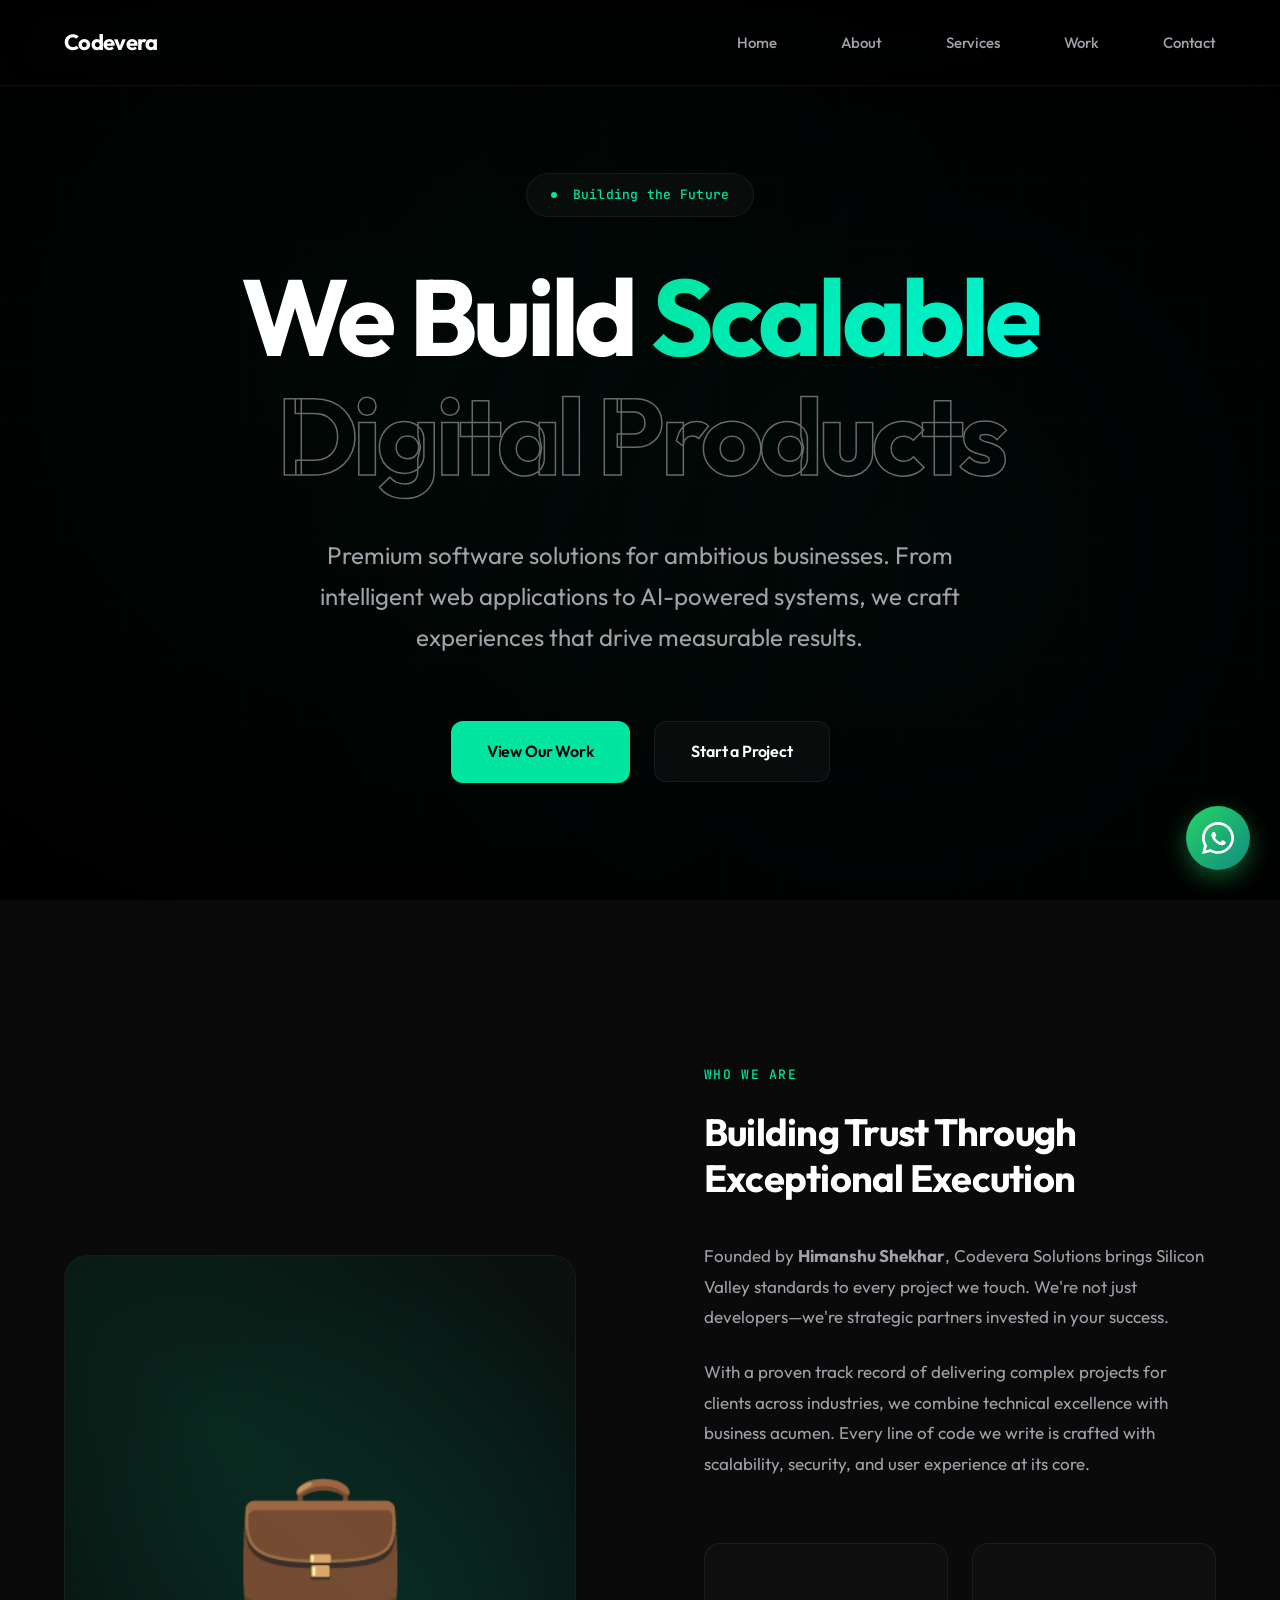
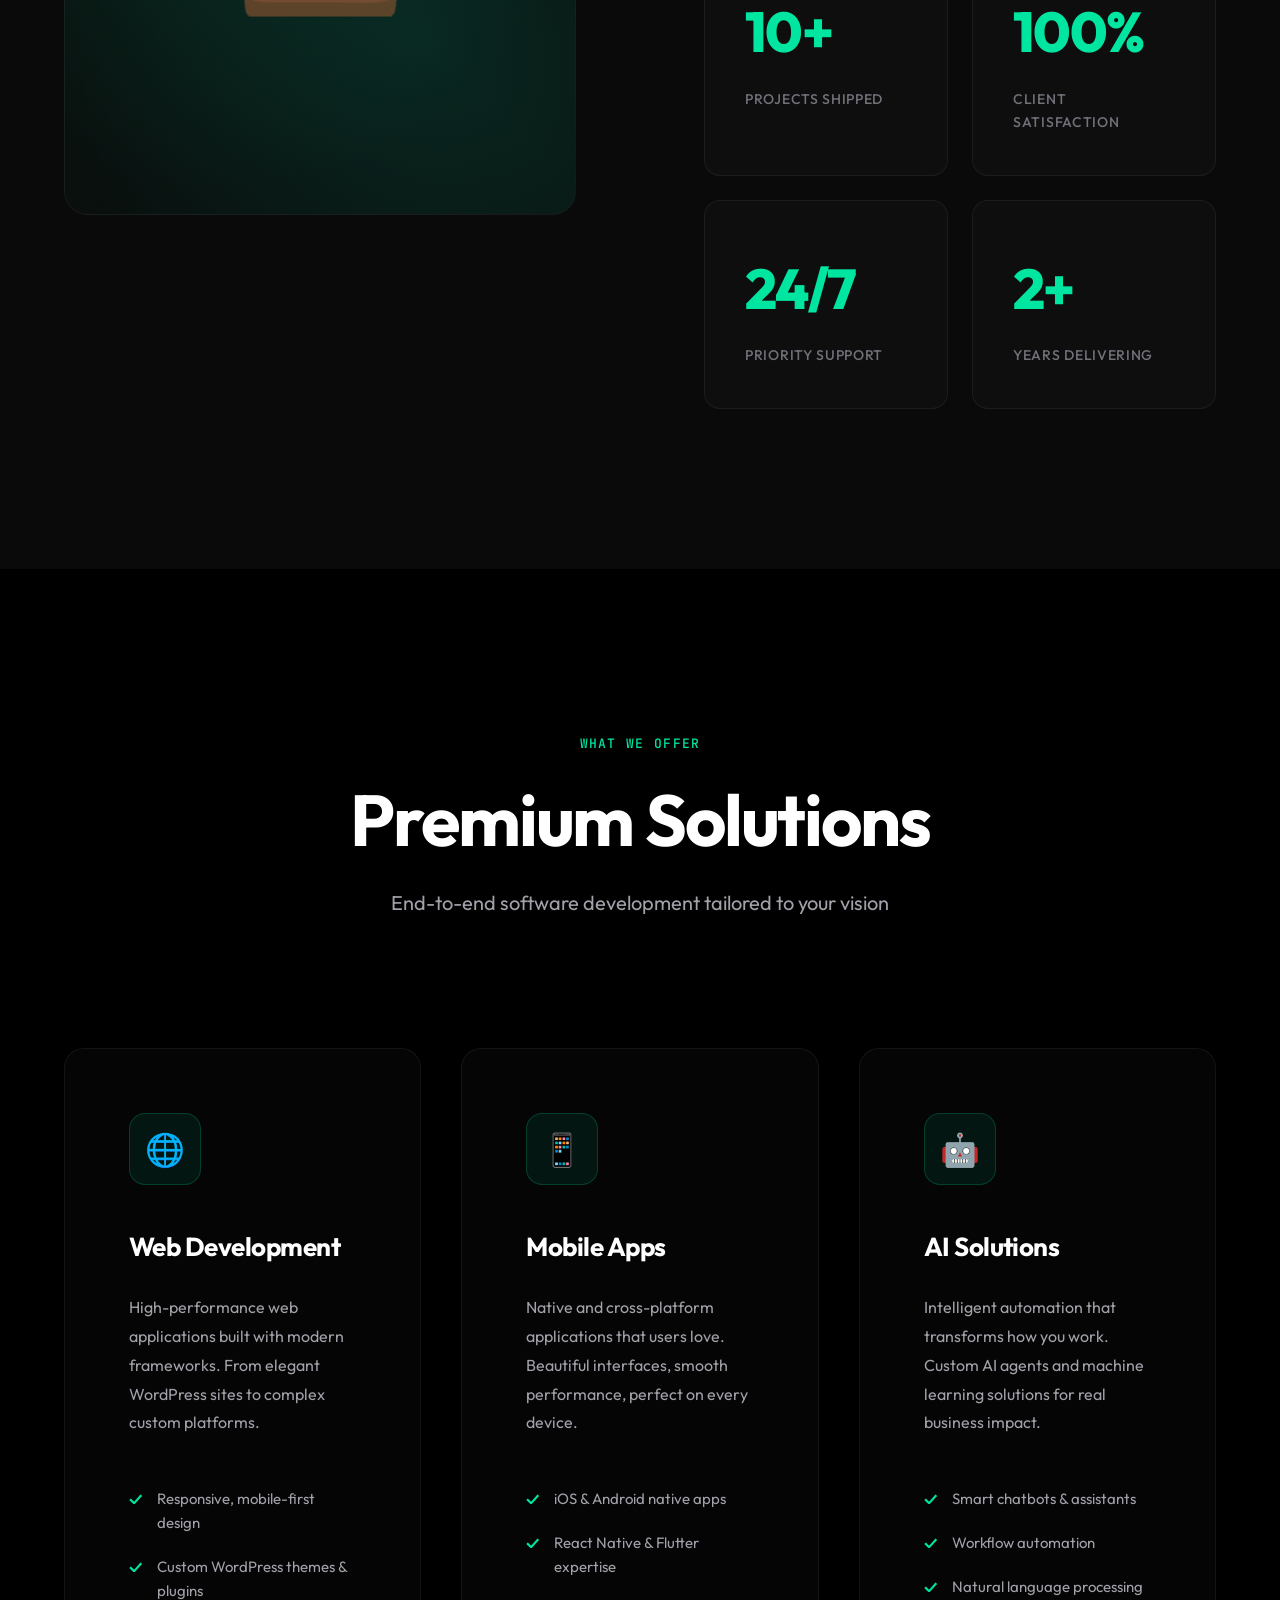
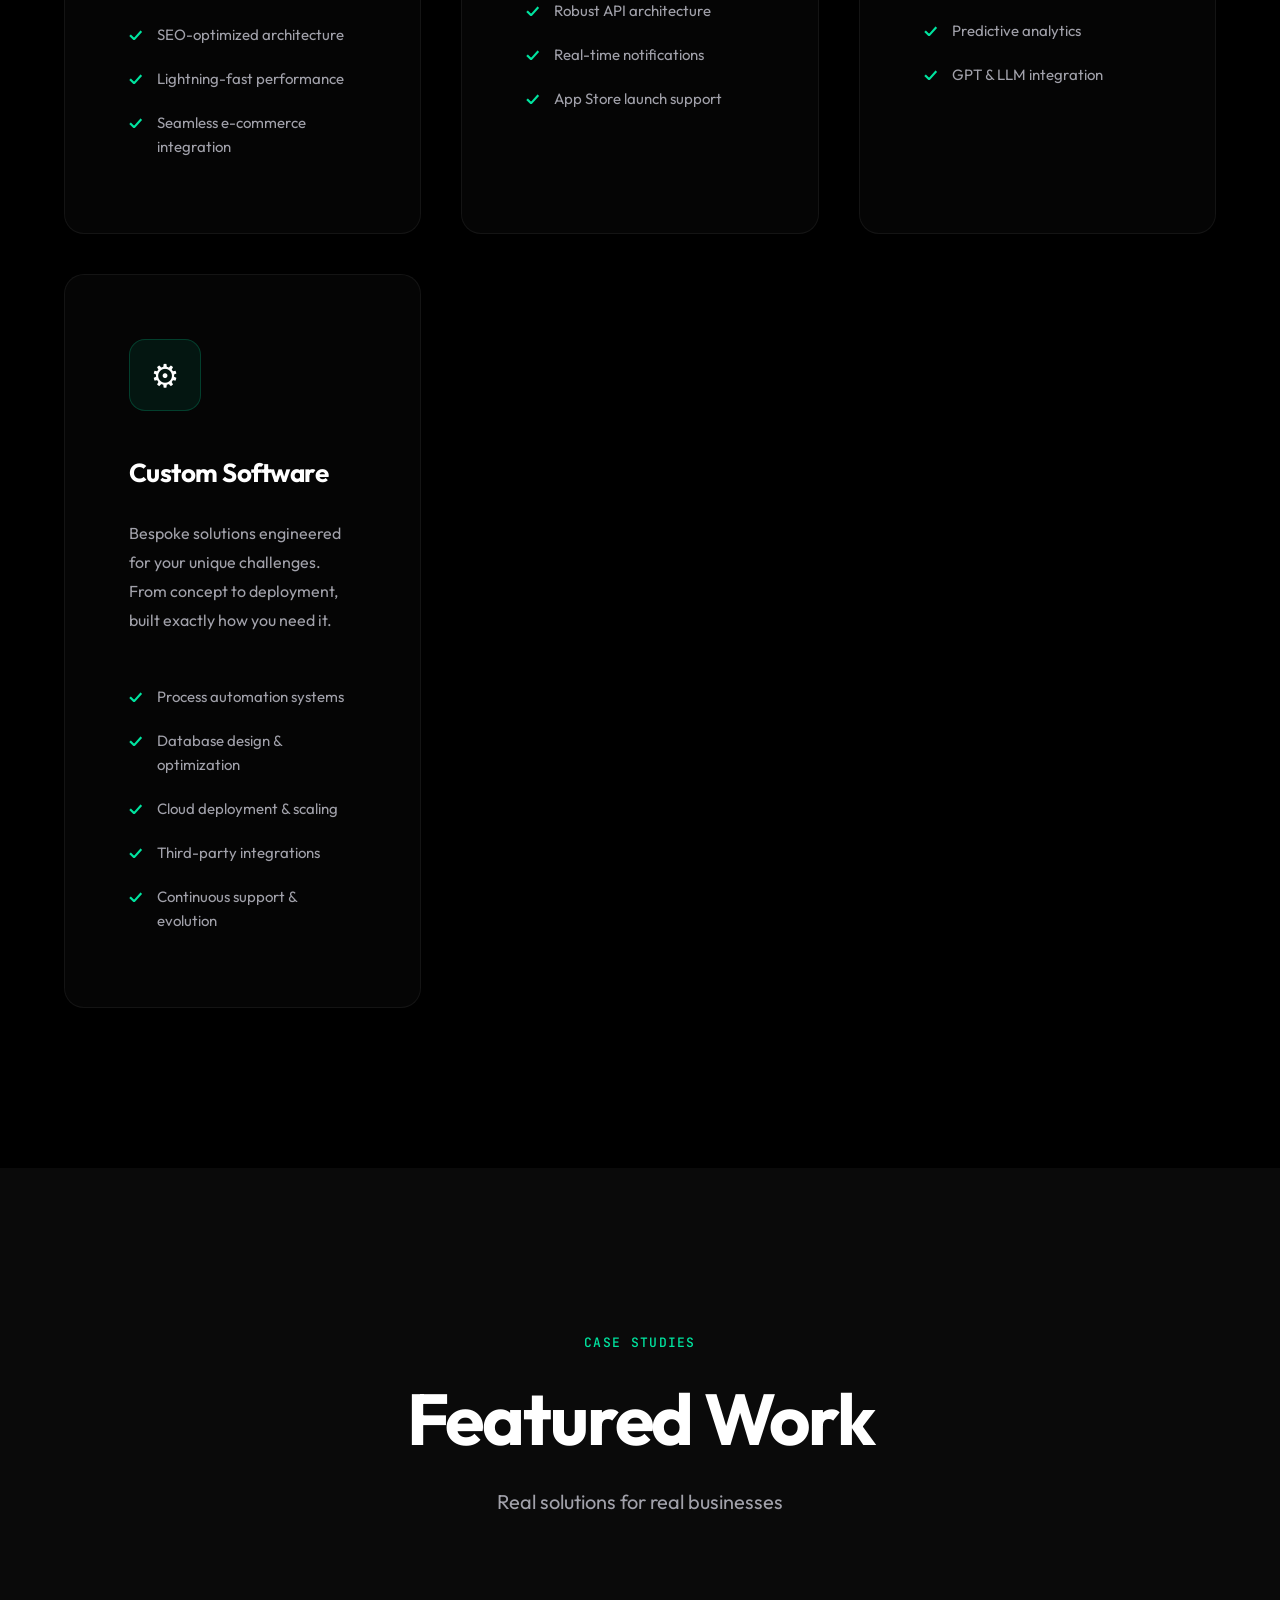
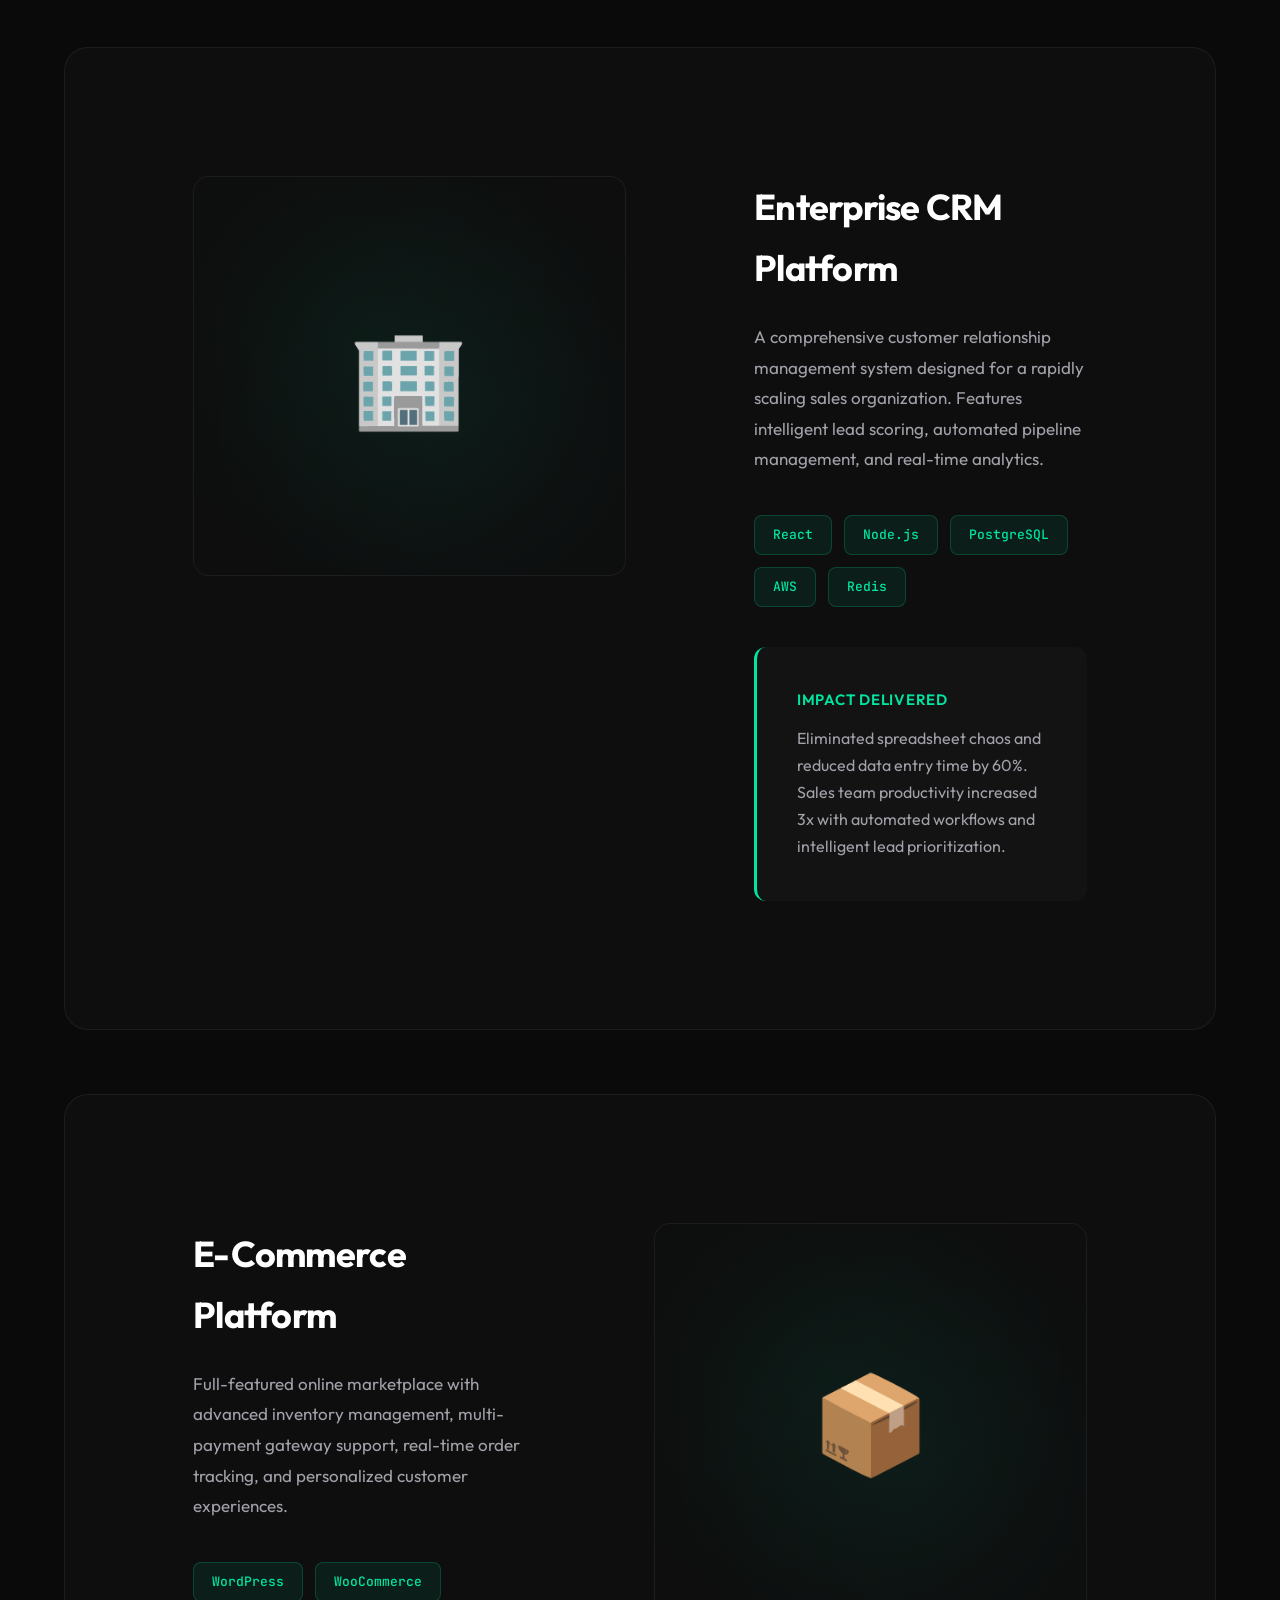
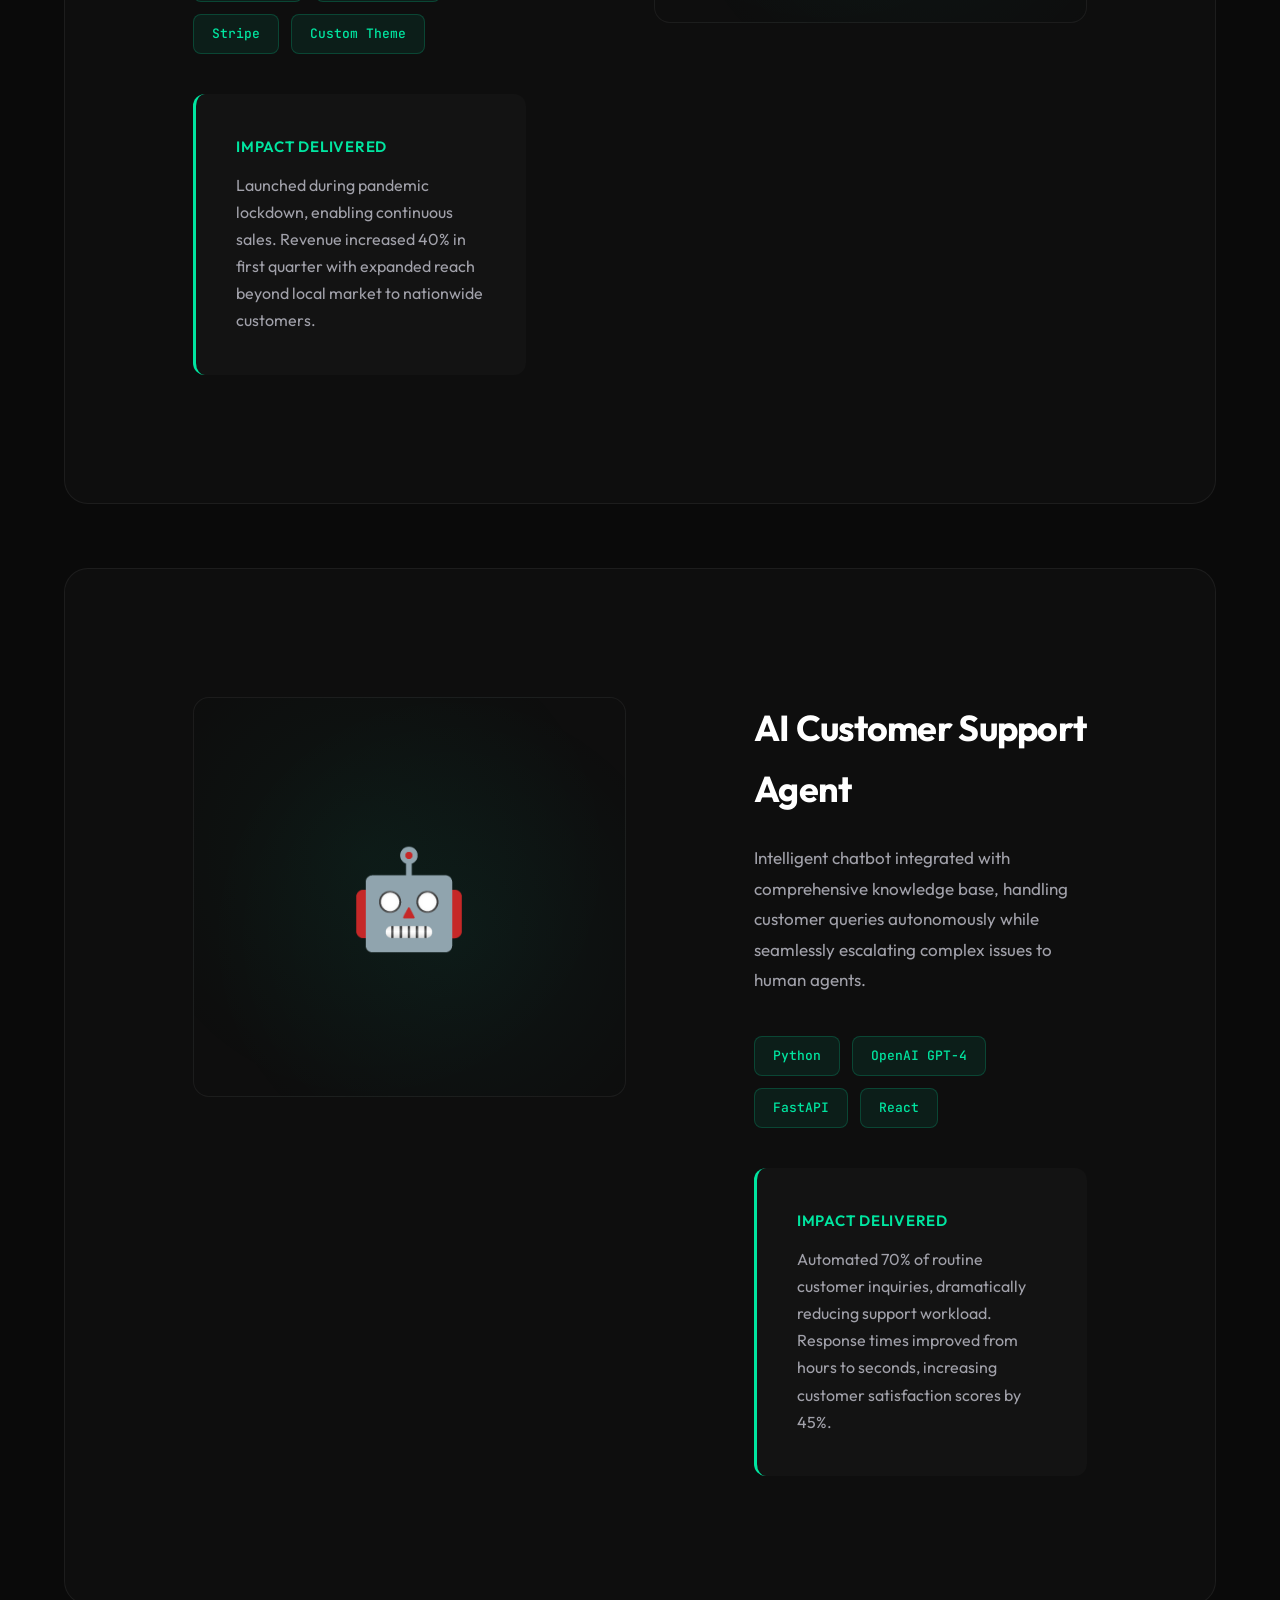
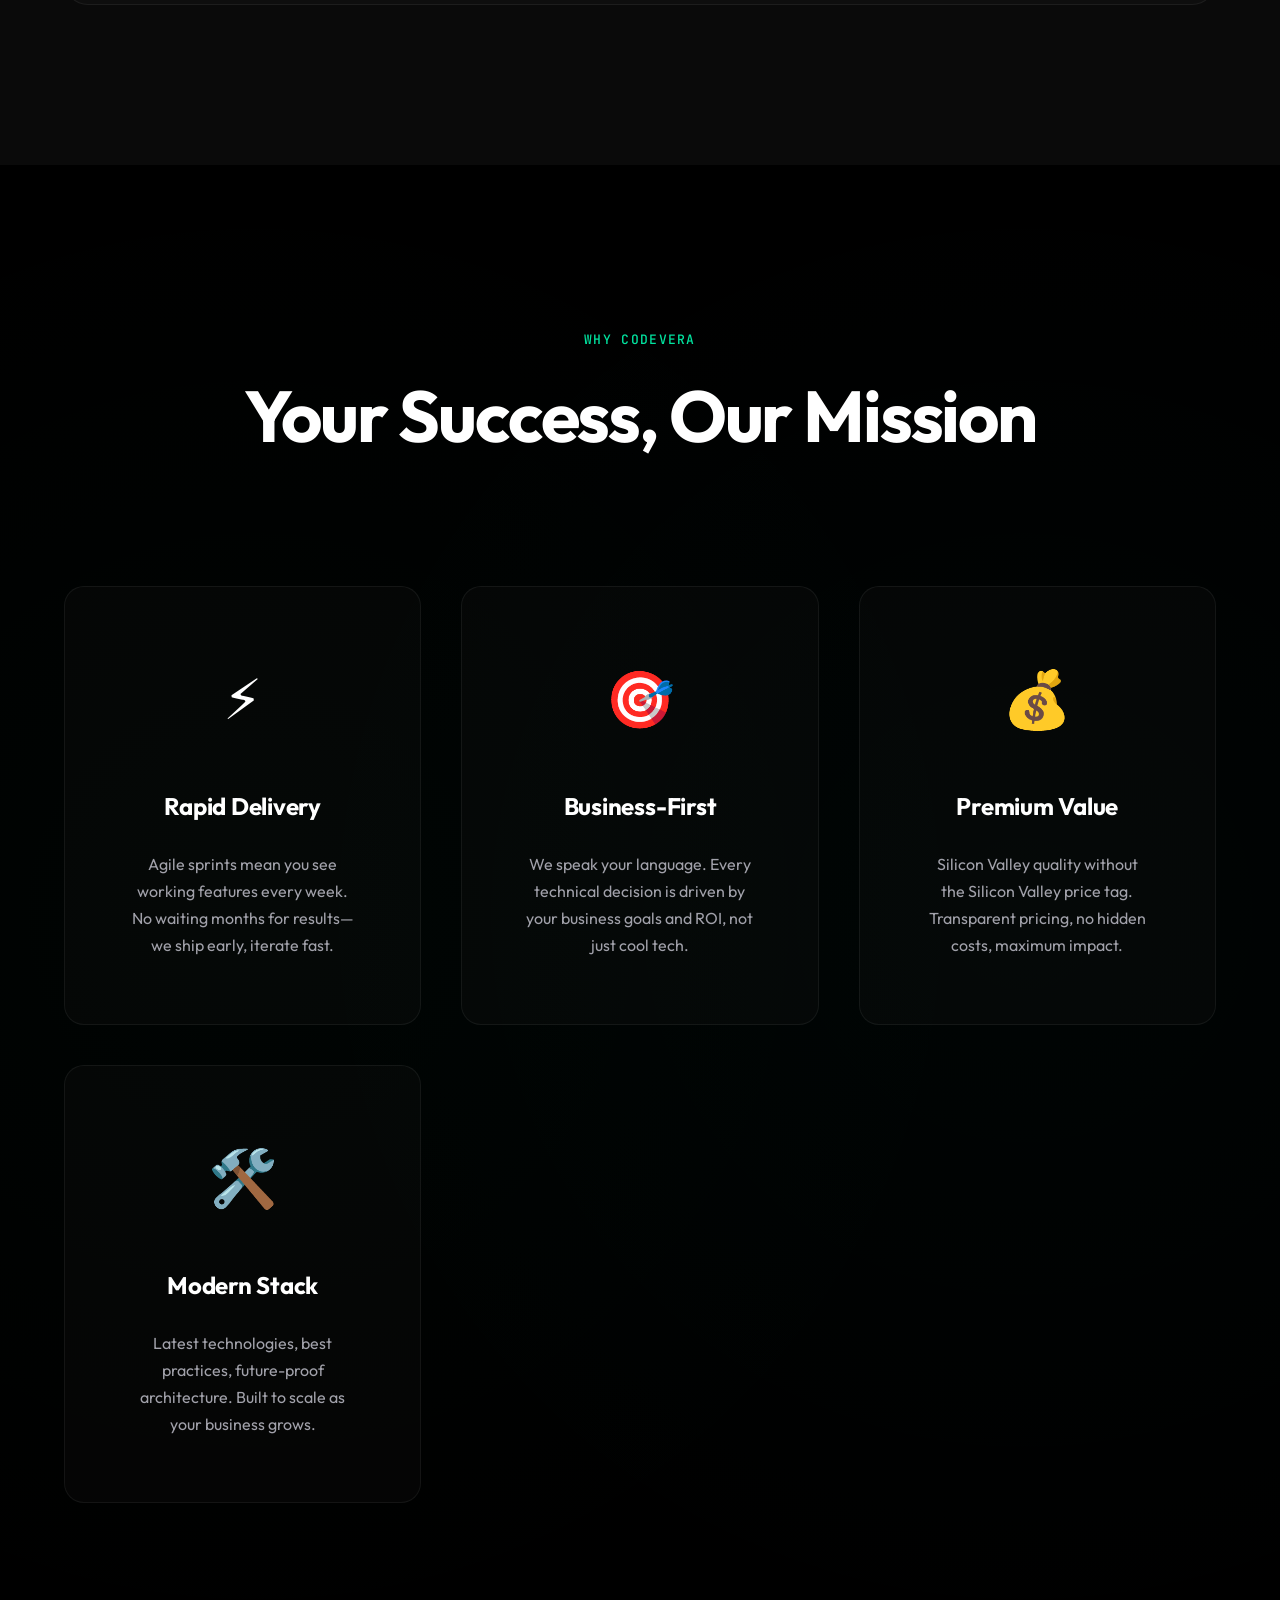
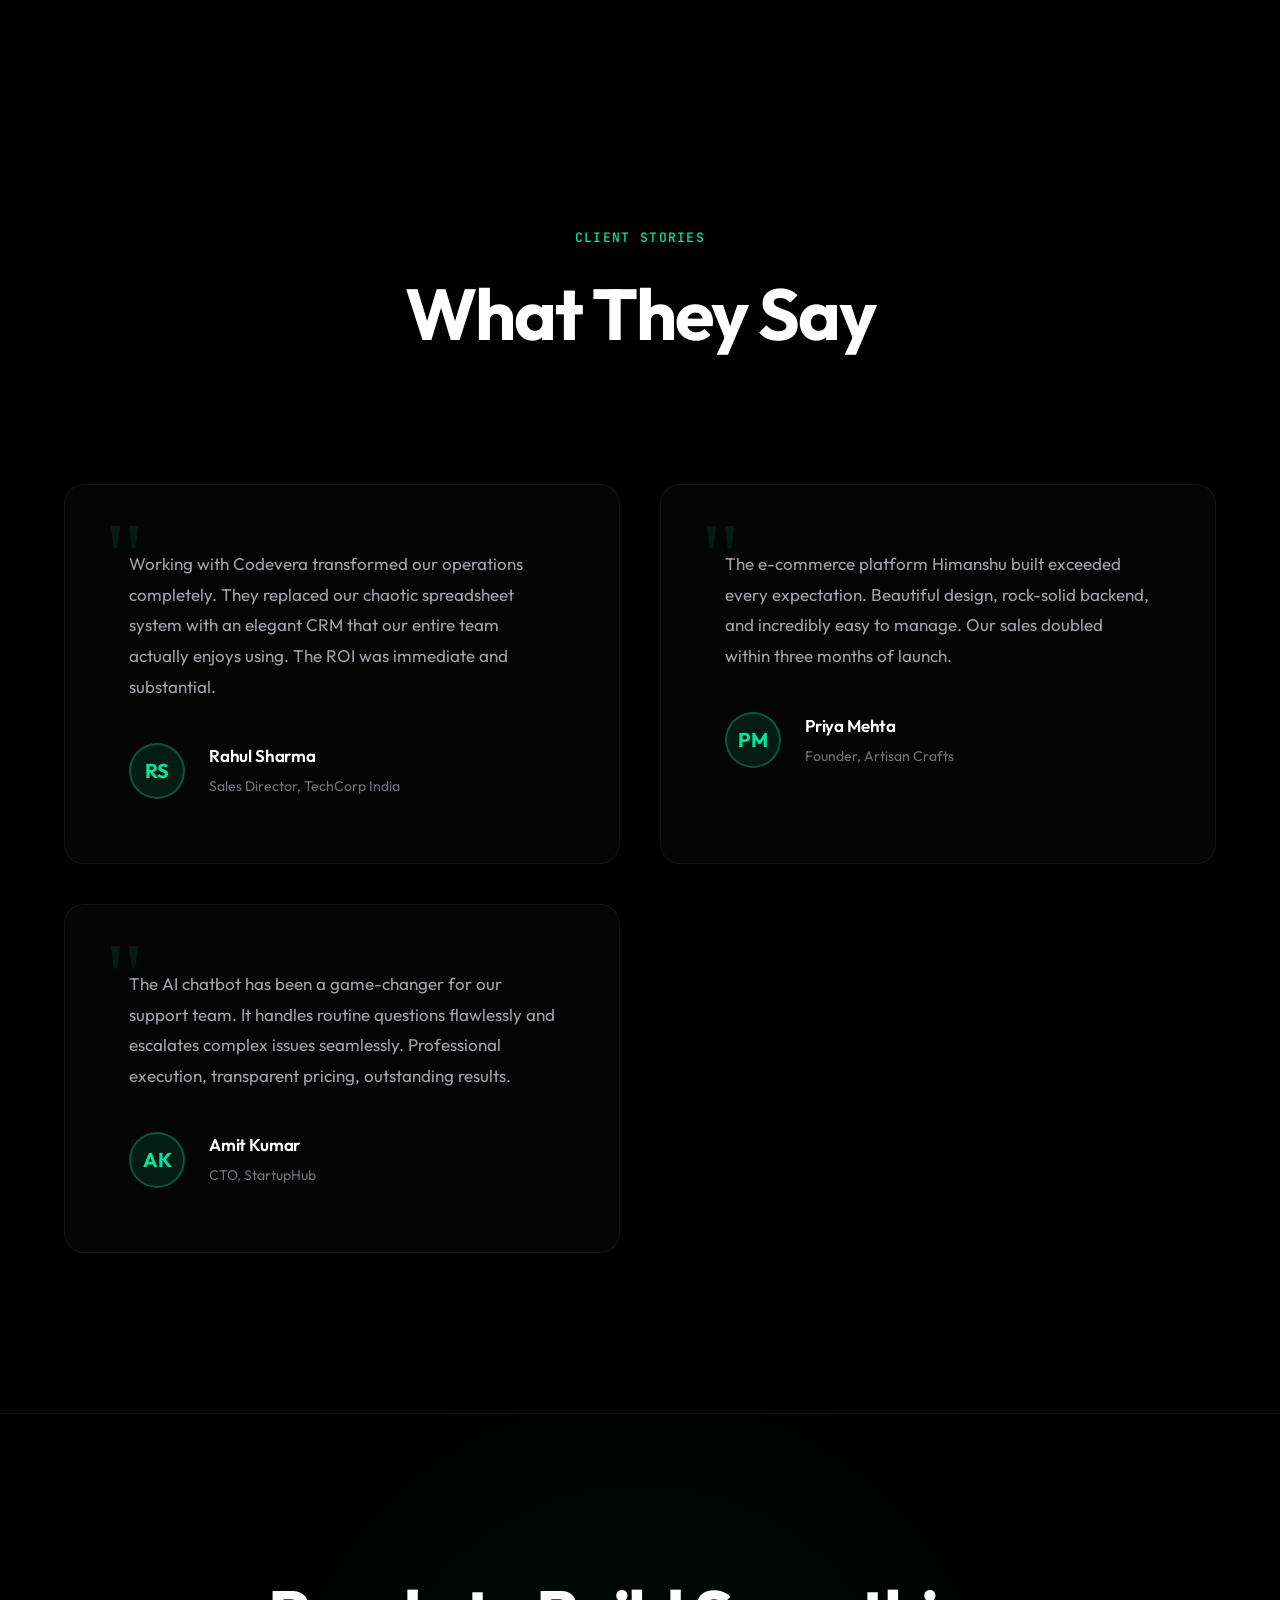
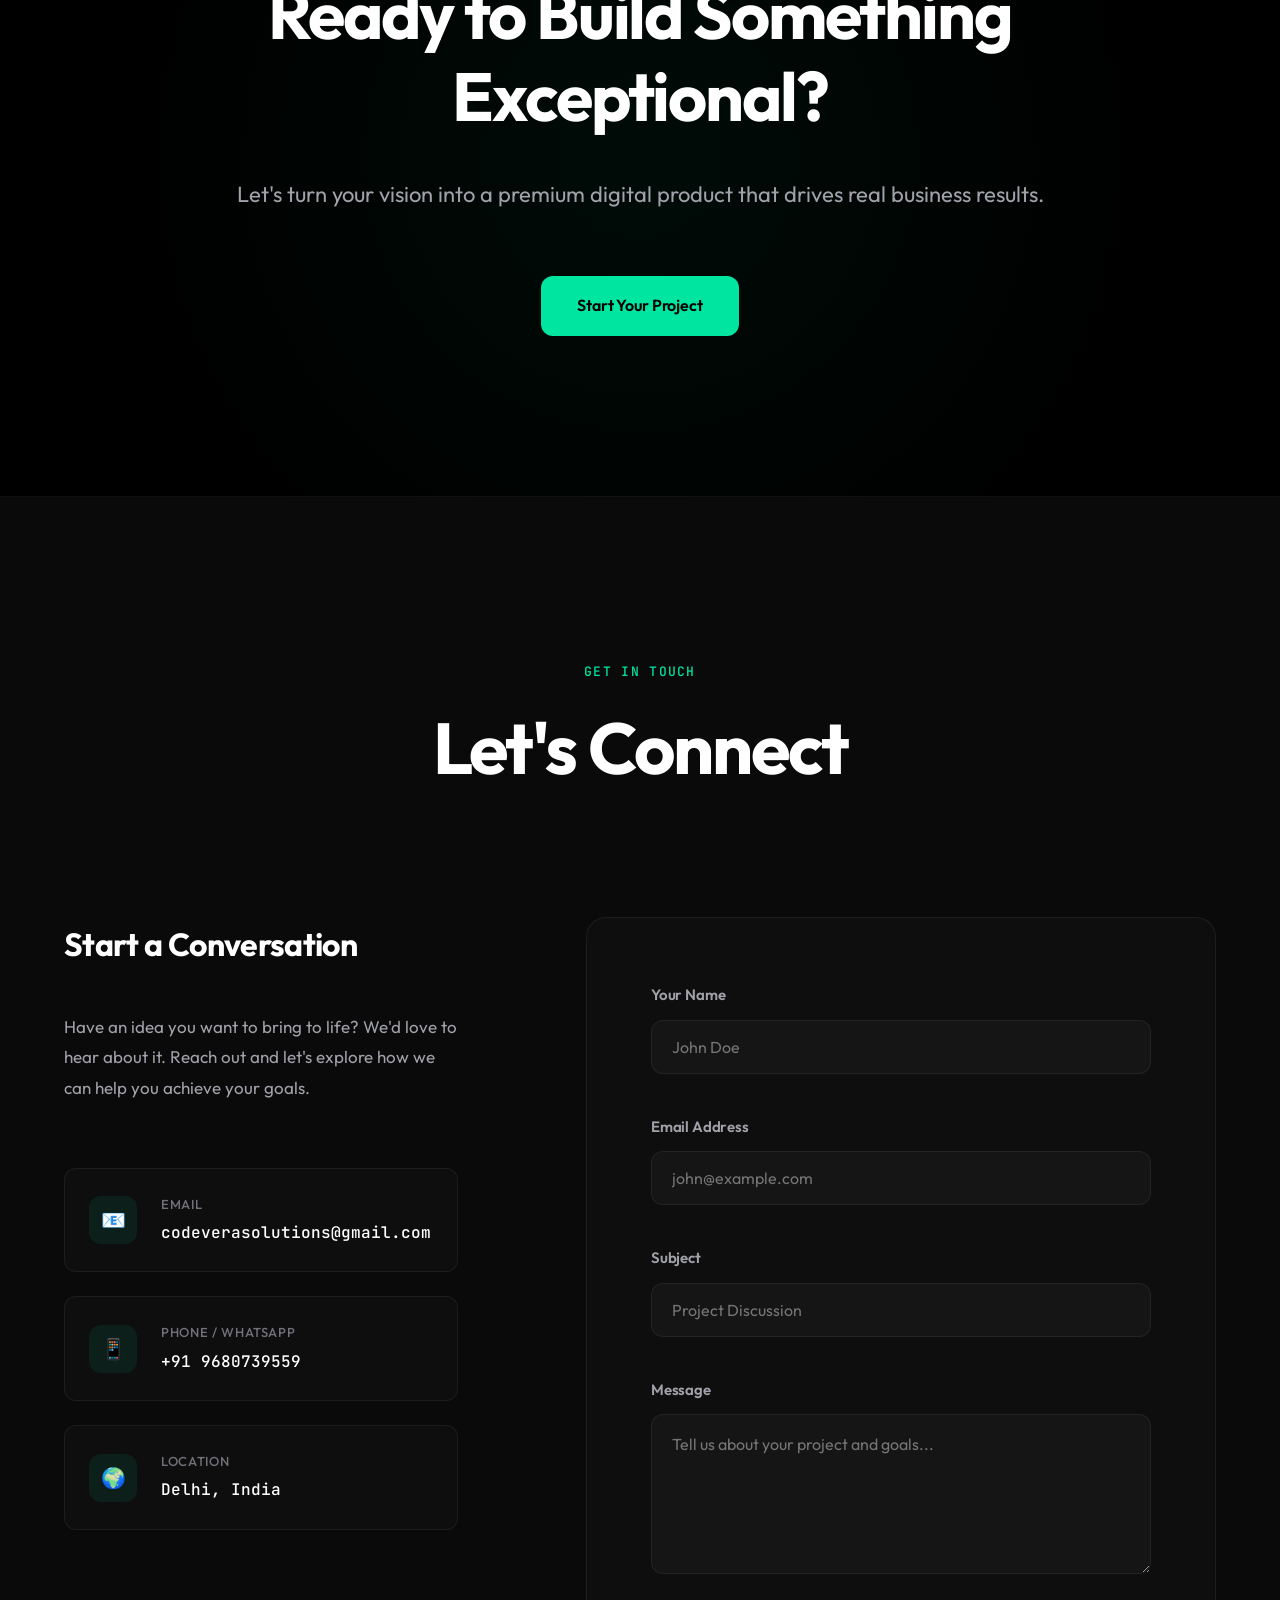
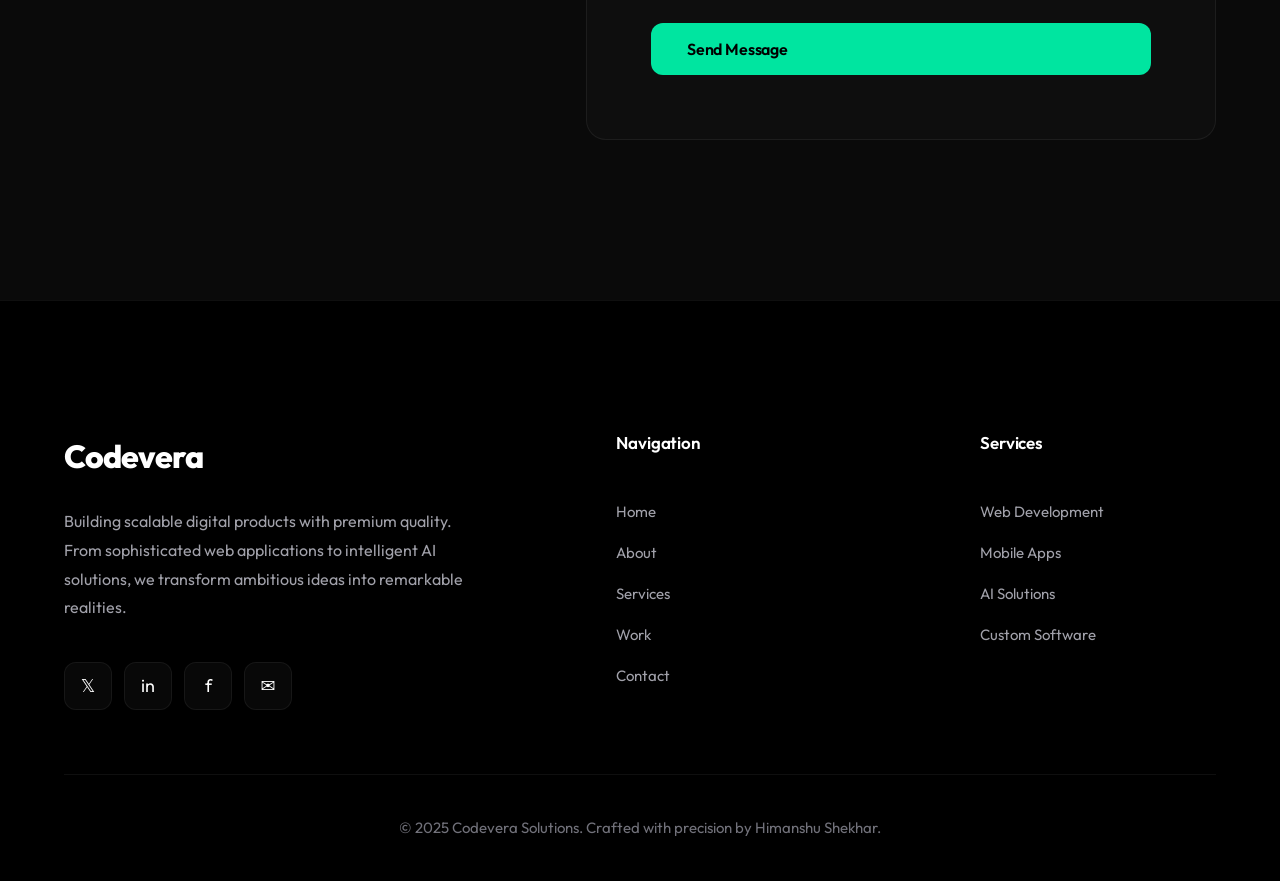
==== index.html @ 842b072b "Rename codevera-premium.html to index.html" ====
<!DOCTYPE html>
<html lang="en">
<head>
    <meta charset="UTF-8">
    <meta name="viewport" content="width=device-width, initial-scale=1.0">
    <title>Codevera Solutions - Premium Software Development</title>
    <link rel="preconnect" href="https://fonts.googleapis.com">
    <link rel="preconnect" href="https://fonts.gstatic.com" crossorigin>
    <link href="https://fonts.googleapis.com/css2?family=Outfit:wght@300;400;500;600;700;800&family=JetBrains+Mono:wght@400;500;600&display=swap" rel="stylesheet">
    <style>
        /* ============================================
           CSS VARIABLES & RESET
        ============================================ */
        :root {
            /* Premium color palette - Silicon Valley inspired */
            --color-bg-primary: #000000;
            --color-bg-secondary: #0a0a0a;
            --color-bg-tertiary: #111111;
            --color-bg-elevated: #1a1a1a;
            --color-accent-primary: #00e5a0;
            --color-accent-secondary: #00f5d4;
            --color-accent-dim: rgba(0, 229, 160, 0.1);
            --color-text-primary: #ffffff;
            --color-text-secondary: #a1a1aa;
            --color-text-tertiary: #71717a;
            --color-border: rgba(255, 255, 255, 0.06);
            --color-border-hover: rgba(255, 255, 255, 0.12);
            
            /* Typography - Premium scale */
            --font-display: 'Outfit', -apple-system, system-ui, sans-serif;
            --font-mono: 'JetBrains Mono', 'Courier New', monospace;
            
            /* Spacing - Generous breathing room */
            --space-xs: 0.5rem;
            --space-sm: 1rem;
            --space-md: 1.5rem;
            --space-lg: 2.5rem;
            --space-xl: 4rem;
            --space-2xl: 6rem;
            --space-3xl: 8rem;
            
            --section-padding: 160px;
            --container-max: 1280px;
            
            /* Transitions - Smooth and refined */
            --transition-smooth: cubic-bezier(0.4, 0, 0.2, 1);
            --transition-bounce: cubic-bezier(0.68, -0.55, 0.265, 1.55);
        }
        
        * {
            margin: 0;
            padding: 0;
            box-sizing: border-box;
        }
        
        html {
            scroll-behavior: smooth;
            -webkit-font-smoothing: antialiased;
            -moz-osx-font-smoothing: grayscale;
        }
        
        body {
            font-family: var(--font-display);
            background: var(--color-bg-primary);
            color: var(--color-text-primary);
            line-height: 1.7;
            overflow-x: hidden;
            font-weight: 400;
        }
        
        ::selection {
            background: var(--color-accent-primary);
            color: var(--color-bg-primary);
        }
        
        /* ============================================
           NAVIGATION - Premium Glass Morphism
        ============================================ */
        nav {
            position: fixed;
            top: 0;
            left: 0;
            right: 0;
            z-index: 1000;
            background: rgba(0, 0, 0, 0.5);
            backdrop-filter: blur(24px) saturate(180%);
            border-bottom: 1px solid var(--color-border);
            transition: all 0.4s var(--transition-smooth);
        }
        
        nav.scrolled {
            background: rgba(0, 0, 0, 0.8);
            border-bottom-color: var(--color-border-hover);
        }
        
        .nav-container {
            max-width: var(--container-max);
            margin: 0 auto;
            padding: var(--space-md) var(--space-xl);
            display: flex;
            justify-content: space-between;
            align-items: center;
        }
        
        .logo {
            font-family: var(--font-display);
            font-size: 22px;
            font-weight: 700;
            letter-spacing: -0.03em;
            color: var(--color-text-primary);
            position: relative;
            transition: all 0.3s var(--transition-smooth);
        }
        
        .logo::after {
            content: '';
            position: absolute;
            bottom: -4px;
            left: 0;
            width: 0;
            height: 2px;
            background: linear-gradient(90deg, var(--color-accent-primary), var(--color-accent-secondary));
            transition: width 0.4s var(--transition-smooth);
        }
        
        .logo:hover::after {
            width: 100%;
        }
        
        .nav-links {
            display: flex;
            gap: var(--space-xl);
            list-style: none;
            align-items: center;
        }
        
        .nav-links a {
            color: var(--color-text-secondary);
            text-decoration: none;
            font-size: 15px;
            font-weight: 500;
            letter-spacing: -0.01em;
            transition: all 0.3s var(--transition-smooth);
            position: relative;
            padding: 8px 0;
        }
        
        .nav-links a::after {
            content: '';
            position: absolute;
            bottom: 0;
            left: 50%;
            width: 0;
            height: 1px;
            background: var(--color-accent-primary);
            transition: all 0.3s var(--transition-smooth);
            transform: translateX(-50%);
        }
        
        .nav-links a:hover {
            color: var(--color-text-primary);
        }
        
        .nav-links a:hover::after {
            width: 100%;
        }
        
        .mobile-menu-toggle {
            display: none;
            flex-direction: column;
            gap: 6px;
            cursor: pointer;
            padding: 8px;
        }
        
        .mobile-menu-toggle span {
            width: 24px;
            height: 2px;
            background: var(--color-text-primary);
            transition: all 0.3s var(--transition-smooth);
            border-radius: 2px;
        }
        
        /* ============================================
           HERO SECTION - Premium with subtle motion
        ============================================ */
        .hero {
            min-height: 100vh;
            display: flex;
            align-items: center;
            justify-content: center;
            position: relative;
            overflow: hidden;
            padding: 120px var(--space-xl) var(--space-xl);
        }
        
        .hero-bg {
            position: absolute;
            top: 0;
            left: 0;
            right: 0;
            bottom: 0;
            background: 
                radial-gradient(circle at 30% 40%, rgba(0, 229, 160, 0.03) 0%, transparent 60%),
                radial-gradient(circle at 70% 60%, rgba(0, 245, 212, 0.03) 0%, transparent 60%);
            animation: breathe 8s ease-in-out infinite;
        }
        
        @keyframes breathe {
            0%, 100% { opacity: 0.3; transform: scale(1); }
            50% { opacity: 0.6; transform: scale(1.05); }
        }
        
        .hero-grid {
            position: absolute;
            top: 0;
            left: 0;
            right: 0;
            bottom: 0;
            background-image: 
                linear-gradient(rgba(255, 255, 255, 0.02) 1px, transparent 1px),
                linear-gradient(90deg, rgba(255, 255, 255, 0.02) 1px, transparent 1px);
            background-size: 60px 60px;
            opacity: 0.4;
        }
        
        .hero-content {
            max-width: 1000px;
            text-align: center;
            position: relative;
            z-index: 1;
        }
        
        .hero-badge {
            display: inline-flex;
            align-items: center;
            gap: 8px;
            padding: 10px 24px;
            background: rgba(255, 255, 255, 0.03);
            border: 1px solid var(--color-border);
            border-radius: 100px;
            font-family: var(--font-mono);
            font-size: 13px;
            font-weight: 500;
            letter-spacing: 0.02em;
            color: var(--color-accent-primary);
            margin-bottom: var(--space-lg);
            animation: fadeSlideDown 0.8s var(--transition-smooth);
            backdrop-filter: blur(8px);
        }
        
        .hero-badge::before {
            content: '';
            width: 6px;
            height: 6px;
            background: var(--color-accent-primary);
            border-radius: 50%;
            animation: pulse 2s ease-in-out infinite;
        }
        
        @keyframes pulse {
            0%, 100% { opacity: 1; transform: scale(1); }
            50% { opacity: 0.5; transform: scale(1.2); }
        }
        
        .hero h1 {
            font-size: clamp(56px, 9vw, 108px);
            font-weight: 700;
            line-height: 1.1;
            letter-spacing: -0.04em;
            margin-bottom: var(--space-lg);
            animation: fadeSlideDown 0.8s var(--transition-smooth) 0.2s both;
        }
        
        .hero h1 .gradient-text {
            background: linear-gradient(135deg, var(--color-accent-primary) 0%, var(--color-accent-secondary) 100%);
            -webkit-background-clip: text;
            -webkit-text-fill-color: transparent;
            background-clip: text;
            display: inline-block;
        }
        
        .hero h1 .outline-text {
            color: transparent;
            -webkit-text-stroke: 1.5px var(--color-text-primary);
            opacity: 0.4;
        }
        
        .hero-description {
            font-size: clamp(18px, 2.5vw, 24px);
            color: var(--color-text-secondary);
            max-width: 720px;
            margin: 0 auto var(--space-xl);
            line-height: 1.7;
            font-weight: 400;
            animation: fadeSlideDown 0.8s var(--transition-smooth) 0.4s both;
        }
        
        .hero-cta {
            display: flex;
            gap: var(--space-md);
            justify-content: center;
            flex-wrap: wrap;
            animation: fadeSlideDown 0.8s var(--transition-smooth) 0.6s both;
        }
        
        @keyframes fadeSlideDown {
            from {
                opacity: 0;
                transform: translateY(-20px);
            }
            to {
                opacity: 1;
                transform: translateY(0);
            }
        }
        
        /* ============================================
           BUTTONS - Premium with magnetic effect
        ============================================ */
        .btn {
            display: inline-flex;
            align-items: center;
            gap: 10px;
            padding: 16px 36px;
            font-family: var(--font-display);
            font-size: 16px;
            font-weight: 600;
            text-decoration: none;
            border-radius: 12px;
            transition: all 0.3s var(--transition-smooth);
            cursor: pointer;
            border: none;
            position: relative;
            overflow: hidden;
            letter-spacing: -0.01em;
        }
        
        .btn-primary {
            background: var(--color-accent-primary);
            color: var(--color-bg-primary);
            box-shadow: 0 0 0 0 rgba(0, 229, 160, 0.4);
        }
        
        .btn-primary::before {
            content: '';
            position: absolute;
            top: 50%;
            left: 50%;
            width: 0;
            height: 0;
            border-radius: 50%;
            background: rgba(255, 255, 255, 0.3);
            transform: translate(-50%, -50%);
            transition: width 0.6s, height 0.6s;
        }
        
        .btn-primary:hover::before {
            width: 300px;
            height: 300px;
        }
        
        .btn-primary:hover {
            transform: translateY(-2px);
            box-shadow: 0 20px 40px rgba(0, 229, 160, 0.3);
        }
        
        .btn-primary:active {
            transform: translateY(0);
        }
        
        .btn-secondary {
            background: rgba(255, 255, 255, 0.03);
            color: var(--color-text-primary);
            border: 1.5px solid var(--color-border);
            backdrop-filter: blur(8px);
        }
        
        .btn-secondary:hover {
            border-color: var(--color-accent-primary);
            background: rgba(0, 229, 160, 0.05);
            transform: translateY(-2px);
        }
        
        /* ============================================
           SECTION STYLES - Premium spacing
        ============================================ */
        section {
            padding: var(--section-padding) var(--space-xl);
            position: relative;
        }
        
        .container {
            max-width: var(--container-max);
            margin: 0 auto;
        }
        
        .section-header {
            text-align: center;
            margin-bottom: var(--space-3xl);
            animation: fadeIn 0.8s var(--transition-smooth);
        }
        
        @keyframes fadeIn {
            from { opacity: 0; }
            to { opacity: 1; }
        }
        
        .section-tag {
            font-family: var(--font-mono);
            font-size: 13px;
            font-weight: 500;
            letter-spacing: 0.1em;
            text-transform: uppercase;
            color: var(--color-accent-primary);
            margin-bottom: var(--space-md);
            display: inline-block;
        }
        
        .section-title {
            font-size: clamp(40px, 6vw, 72px);
            font-weight: 700;
            line-height: 1.15;
            letter-spacing: -0.03em;
            margin-bottom: var(--space-md);
        }
        
        .section-description {
            font-size: 20px;
            color: var(--color-text-secondary);
            max-width: 640px;
            margin: 0 auto;
            line-height: 1.7;
            font-weight: 400;
        }
        
        /* ============================================
           ABOUT SECTION - Premium layout
        ============================================ */
        .about {
            background: var(--color-bg-secondary);
        }
        
        .about-content {
            display: grid;
            grid-template-columns: 1fr 1fr;
            gap: var(--space-3xl);
            align-items: center;
        }
        
        .about-image {
            width: 100%;
            height: 560px;
            background: 
                radial-gradient(circle at 30% 30%, rgba(0, 229, 160, 0.08) 0%, transparent 70%),
                radial-gradient(circle at 70% 70%, rgba(0, 245, 212, 0.08) 0%, transparent 70%);
            border-radius: 24px;
            border: 1px solid var(--color-border);
            display: flex;
            align-items: center;
            justify-content: center;
            font-size: 140px;
            position: relative;
            overflow: hidden;
            transition: all 0.5s var(--transition-smooth);
        }
        
        .about-image:hover {
            transform: scale(1.02);
            border-color: var(--color-border-hover);
        }
        
        .about-image::before {
            content: '';
            position: absolute;
            top: -50%;
            left: -50%;
            width: 200%;
            height: 200%;
            background: linear-gradient(45deg, transparent, rgba(0, 229, 160, 0.05), transparent);
            animation: shimmer 4s linear infinite;
        }
        
        @keyframes shimmer {
            0% { transform: translateX(-100%) translateY(-100%) rotate(45deg); }
            100% { transform: translateX(100%) translateY(100%) rotate(45deg); }
        }
        
        .about-text h3 {
            font-size: 38px;
            font-weight: 700;
            margin-bottom: var(--space-lg);
            letter-spacing: -0.02em;
            line-height: 1.2;
        }
        
        .about-text p {
            color: var(--color-text-secondary);
            margin-bottom: var(--space-md);
            line-height: 1.8;
            font-size: 17px;
        }
        
        .about-stats {
            display: grid;
            grid-template-columns: repeat(2, 1fr);
            gap: var(--space-md);
            margin-top: var(--space-xl);
        }
        
        .stat-item {
            padding: var(--space-lg);
            background: rgba(255, 255, 255, 0.02);
            border: 1px solid var(--color-border);
            border-radius: 16px;
            transition: all 0.4s var(--transition-smooth);
        }
        
        .stat-item:hover {
            transform: translateY(-4px);
            background: rgba(255, 255, 255, 0.04);
            border-color: var(--color-border-hover);
        }
        
        .stat-number {
            font-size: 56px;
            font-weight: 800;
            color: var(--color-accent-primary);
            margin-bottom: var(--space-xs);
            letter-spacing: -0.03em;
        }
        
        .stat-label {
            font-size: 14px;
            color: var(--color-text-tertiary);
            text-transform: uppercase;
            letter-spacing: 0.05em;
            font-weight: 500;
        }
        
        /* ============================================
           SERVICES SECTION - Premium cards
        ============================================ */
        .services-grid {
            display: grid;
            grid-template-columns: repeat(auto-fit, minmax(300px, 1fr));
            gap: var(--space-lg);
        }
        
        .service-card {
            padding: var(--space-xl);
            background: rgba(255, 255, 255, 0.02);
            border: 1px solid var(--color-border);
            border-radius: 20px;
            transition: all 0.5s var(--transition-smooth);
            position: relative;
            overflow: hidden;
        }
        
        .service-card::before {
            content: '';
            position: absolute;
            top: 0;
            left: 0;
            right: 0;
            height: 2px;
            background: linear-gradient(90deg, var(--color-accent-primary), var(--color-accent-secondary));
            transform: scaleX(0);
            transform-origin: left;
            transition: transform 0.5s var(--transition-smooth);
        }
        
        .service-card:hover::before {
            transform: scaleX(1);
        }
        
        .service-card:hover {
            transform: translateY(-8px);
            background: rgba(255, 255, 255, 0.04);
            border-color: var(--color-border-hover);
            box-shadow: 0 30px 60px rgba(0, 0, 0, 0.3);
        }
        
        .service-icon {
            width: 72px;
            height: 72px;
            background: rgba(0, 229, 160, 0.08);
            border: 1px solid rgba(0, 229, 160, 0.2);
            border-radius: 16px;
            display: flex;
            align-items: center;
            justify-content: center;
            font-size: 32px;
            margin-bottom: var(--space-lg);
            transition: all 0.4s var(--transition-smooth);
        }
        
        .service-card:hover .service-icon {
            transform: scale(1.1) rotate(5deg);
            background: rgba(0, 229, 160, 0.15);
        }
        
        .service-card h3 {
            font-size: 26px;
            font-weight: 700;
            margin-bottom: var(--space-md);
            letter-spacing: -0.02em;
        }
        
        .service-card p {
            color: var(--color-text-secondary);
            margin-bottom: var(--space-lg);
            line-height: 1.8;
            font-size: 16px;
        }
        
        .service-features {
            list-style: none;
        }
        
        .service-features li {
            padding: 10px 0;
            color: var(--color-text-secondary);
            font-size: 15px;
            position: relative;
            padding-left: 28px;
            line-height: 1.6;
        }
        
        .service-features li::before {
            content: '✓';
            position: absolute;
            left: 0;
            color: var(--color-accent-primary);
            font-weight: 700;
            font-size: 16px;
        }
        
        /* ============================================
           PORTFOLIO SECTION - Premium project cards
        ============================================ */
        .portfolio {
            background: var(--color-bg-secondary);
        }
        
        .projects-grid {
            display: grid;
            gap: var(--space-xl);
        }
        
        .project-card {
            display: grid;
            grid-template-columns: 1.3fr 1fr;
            gap: var(--space-3xl);
            padding: var(--space-3xl);
            background: rgba(255, 255, 255, 0.02);
            border: 1px solid var(--color-border);
            border-radius: 24px;
            transition: all 0.5s var(--transition-smooth);
        }
        
        .project-card:hover {
            border-color: var(--color-border-hover);
            background: rgba(255, 255, 255, 0.03);
            transform: translateY(-4px);
        }
        
        .project-card:nth-child(even) {
            grid-template-columns: 1fr 1.3fr;
        }
        
        .project-card:nth-child(even) .project-image {
            order: 2;
        }
        
        .project-image {
            width: 100%;
            height: 400px;
            background: 
                radial-gradient(circle at 40% 40%, rgba(0, 229, 160, 0.04) 0%, transparent 70%),
                radial-gradient(circle at 60% 60%, rgba(0, 245, 212, 0.04) 0%, transparent 70%);
            border: 1px solid var(--color-border);
            border-radius: 16px;
            display: flex;
            align-items: center;
            justify-content: center;
            font-size: 96px;
            position: relative;
            overflow: hidden;
            transition: all 0.4s var(--transition-smooth);
        }
        
        .project-card:hover .project-image {
            transform: scale(1.02);
            border-color: var(--color-border-hover);
        }
        
        .project-info h3 {
            font-size: 36px;
            font-weight: 700;
            margin-bottom: var(--space-md);
            letter-spacing: -0.02em;
        }
        
        .project-info p {
            color: var(--color-text-secondary);
            margin-bottom: var(--space-lg);
            line-height: 1.8;
            font-size: 17px;
        }
        
        .project-tags {
            display: flex;
            flex-wrap: wrap;
            gap: 12px;
            margin-bottom: var(--space-lg);
        }
        
        .project-tag {
            padding: 8px 18px;
            background: rgba(0, 229, 160, 0.08);
            border: 1px solid rgba(0, 229, 160, 0.2);
            border-radius: 8px;
            font-size: 13px;
            font-family: var(--font-mono);
            color: var(--color-accent-primary);
            font-weight: 500;
            transition: all 0.3s var(--transition-smooth);
        }
        
        .project-tag:hover {
            background: rgba(0, 229, 160, 0.15);
            transform: translateY(-2px);
        }
        
        .project-problem {
            padding: var(--space-lg);
            background: rgba(255, 255, 255, 0.02);
            border-left: 3px solid var(--color-accent-primary);
            border-radius: 12px;
        }
        
        .project-problem h4 {
            font-size: 15px;
            margin-bottom: 12px;
            color: var(--color-accent-primary);
            text-transform: uppercase;
            letter-spacing: 0.05em;
            font-weight: 600;
        }
        
        .project-problem p {
            margin: 0;
            font-size: 16px;
            line-height: 1.7;
        }
        
        /* ============================================
           WHY CHOOSE US - Premium benefits
        ============================================ */
        .why-choose {
            background: 
                radial-gradient(circle at 20% 50%, rgba(0, 229, 160, 0.02) 0%, transparent 60%),
                radial-gradient(circle at 80% 50%, rgba(0, 245, 212, 0.02) 0%, transparent 60%),
                var(--color-bg-primary);
        }
        
        .benefits-grid {
            display: grid;
            grid-template-columns: repeat(auto-fit, minmax(280px, 1fr));
            gap: var(--space-lg);
        }
        
        .benefit-item {
            text-align: center;
            padding: var(--space-xl);
            background: rgba(255, 255, 255, 0.02);
            border: 1px solid var(--color-border);
            border-radius: 20px;
            transition: all 0.5s var(--transition-smooth);
        }
        
        .benefit-item:hover {
            transform: translateY(-8px);
            background: rgba(255, 255, 255, 0.04);
            border-color: var(--color-border-hover);
        }
        
        .benefit-icon {
            font-size: 56px;
            margin-bottom: var(--space-lg);
            display: inline-block;
            transition: all 0.4s var(--transition-bounce);
        }
        
        .benefit-item:hover .benefit-icon {
            transform: scale(1.2) rotate(5deg);
        }
        
        .benefit-item h3 {
            font-size: 24px;
            font-weight: 700;
            margin-bottom: var(--space-md);
            letter-spacing: -0.01em;
        }
        
        .benefit-item p {
            color: var(--color-text-secondary);
            font-size: 16px;
            line-height: 1.7;
        }
        
        /* ============================================
           TESTIMONIALS - Premium cards
        ============================================ */
        .testimonials-grid {
            display: grid;
            grid-template-columns: repeat(auto-fit, minmax(360px, 1fr));
            gap: var(--space-lg);
        }
        
        .testimonial-card {
            padding: var(--space-xl);
            background: rgba(255, 255, 255, 0.02);
            border: 1px solid var(--color-border);
            border-radius: 20px;
            position: relative;
            transition: all 0.4s var(--transition-smooth);
        }
        
        .testimonial-card:hover {
            transform: translateY(-4px);
            background: rgba(255, 255, 255, 0.04);
            border-color: var(--color-border-hover);
        }
        
        .testimonial-card::before {
            content: '"';
            position: absolute;
            top: var(--space-md);
            left: var(--space-lg);
            font-size: 96px;
            color: var(--color-accent-primary);
            opacity: 0.1;
            font-family: Georgia, serif;
            line-height: 1;
        }
        
        .testimonial-text {
            color: var(--color-text-secondary);
            font-size: 17px;
            line-height: 1.8;
            margin-bottom: var(--space-lg);
            position: relative;
            z-index: 1;
        }
        
        .testimonial-author {
            display: flex;
            align-items: center;
            gap: var(--space-md);
        }
        
        .author-avatar {
            width: 56px;
            height: 56px;
            background: rgba(0, 229, 160, 0.1);
            border: 2px solid rgba(0, 229, 160, 0.3);
            border-radius: 50%;
            display: flex;
            align-items: center;
            justify-content: center;
            font-weight: 700;
            font-size: 20px;
            color: var(--color-accent-primary);
        }
        
        .author-info h4 {
            font-size: 17px;
            font-weight: 600;
            margin-bottom: 4px;
            letter-spacing: -0.01em;
        }
        
        .author-info p {
            font-size: 14px;
            color: var(--color-text-tertiary);
        }
        
        /* ============================================
           CTA SECTION - Premium
        ============================================ */
        .cta-section {
            background: 
                radial-gradient(circle at 50% 50%, rgba(0, 229, 160, 0.05) 0%, transparent 70%);
            border-top: 1px solid var(--color-border);
            border-bottom: 1px solid var(--color-border);
        }
        
        .cta-content {
            text-align: center;
            max-width: 880px;
            margin: 0 auto;
        }
        
        .cta-content h2 {
            font-size: clamp(40px, 6vw, 68px);
            font-weight: 700;
            line-height: 1.2;
            margin-bottom: var(--space-lg);
            letter-spacing: -0.03em;
        }
        
        .cta-content p {
            font-size: 22px;
            color: var(--color-text-secondary);
            margin-bottom: var(--space-xl);
            line-height: 1.6;
        }
        
        /* ============================================
           CONTACT SECTION - Premium layout
        ============================================ */
        .contact {
            background: var(--color-bg-secondary);
        }
        
        .contact-content {
            display: grid;
            grid-template-columns: 1fr 1.6fr;
            gap: var(--space-3xl);
        }
        
        .contact-info h3 {
            font-size: 32px;
            font-weight: 700;
            margin-bottom: var(--space-lg);
            letter-spacing: -0.02em;
        }
        
        .contact-info p {
            color: var(--color-text-secondary);
            margin-bottom: var(--space-xl);
            line-height: 1.8;
            font-size: 17px;
        }
        
        .contact-details {
            display: flex;
            flex-direction: column;
            gap: var(--space-md);
        }
        
        .contact-item {
            display: flex;
            align-items: center;
            gap: var(--space-md);
            padding: var(--space-md);
            background: rgba(255, 255, 255, 0.02);
            border: 1px solid var(--color-border);
            border-radius: 12px;
            transition: all 0.3s var(--transition-smooth);
        }
        
        .contact-item:hover {
            background: rgba(255, 255, 255, 0.04);
            border-color: var(--color-border-hover);
            transform: translateX(4px);
        }
        
        .contact-item-icon {
            width: 48px;
            height: 48px;
            background: rgba(0, 229, 160, 0.08);
            border-radius: 12px;
            display: flex;
            align-items: center;
            justify-content: center;
            font-size: 20px;
        }
        
        .contact-item-text h4 {
            font-size: 13px;
            color: var(--color-text-tertiary);
            margin-bottom: 4px;
            text-transform: uppercase;
            letter-spacing: 0.05em;
            font-weight: 500;
        }
        
        .contact-item-text p {
            font-size: 16px;
            color: var(--color-text-primary);
            margin: 0;
            font-family: var(--font-mono);
            font-weight: 500;
        }
        
        .contact-form {
            background: rgba(255, 255, 255, 0.02);
            padding: var(--space-xl);
            border: 1px solid var(--color-border);
            border-radius: 20px;
        }
        
        .form-group {
            margin-bottom: var(--space-lg);
        }
        
        .form-group label {
            display: block;
            font-size: 15px;
            font-weight: 600;
            margin-bottom: 12px;
            color: var(--color-text-secondary);
            letter-spacing: -0.01em;
        }
        
        .form-group input,
        .form-group textarea {
            width: 100%;
            padding: 16px 20px;
            background: rgba(255, 255, 255, 0.03);
            border: 1.5px solid var(--color-border);
            border-radius: 12px;
            color: var(--color-text-primary);
            font-family: var(--font-display);
            font-size: 16px;
            transition: all 0.3s var(--transition-smooth);
        }
        
        .form-group input:focus,
        .form-group textarea:focus {
            outline: none;
            border-color: var(--color-accent-primary);
            background: rgba(255, 255, 255, 0.05);
            box-shadow: 0 0 0 4px rgba(0, 229, 160, 0.1);
        }
        
        .form-group textarea {
            min-height: 160px;
            resize: vertical;
            line-height: 1.7;
        }
        
        .form-submit {
            width: 100%;
        }
        
        /* ============================================
           WHATSAPP FLOATING BUTTON
        ============================================ */
        .whatsapp-float {
            position: fixed;
            bottom: 30px;
            right: 30px;
            z-index: 999;
            animation: fadeInUp 1s var(--transition-smooth) 1s both;
        }
        
        @keyframes fadeInUp {
            from {
                opacity: 0;
                transform: translateY(30px);
            }
            to {
                opacity: 1;
                transform: translateY(0);
            }
        }
        
        .whatsapp-button {
            width: 64px;
            height: 64px;
            background: linear-gradient(135deg, #25d366 0%, #128c7e 100%);
            border-radius: 50%;
            display: flex;
            align-items: center;
            justify-content: center;
            color: white;
            font-size: 32px;
            text-decoration: none;
            box-shadow: 0 8px 24px rgba(37, 211, 102, 0.4);
            transition: all 0.4s var(--transition-smooth);
            position: relative;
        }
        
        .whatsapp-button::before {
            content: '';
            position: absolute;
            top: -4px;
            left: -4px;
            right: -4px;
            bottom: -4px;
            background: linear-gradient(135deg, #25d366 0%, #128c7e 100%);
            border-radius: 50%;
            z-index: -1;
            opacity: 0;
            transition: opacity 0.4s var(--transition-smooth);
        }
        
        .whatsapp-button:hover {
            transform: scale(1.1);
            box-shadow: 0 12px 32px rgba(37, 211, 102, 0.5);
        }
        
        .whatsapp-button:hover::before {
            opacity: 0.3;
            animation: ripple 1.5s ease-out infinite;
        }
        
        @keyframes ripple {
            0% {
                transform: scale(1);
                opacity: 0.3;
            }
            100% {
                transform: scale(1.5);
                opacity: 0;
            }
        }
        
        .whatsapp-tooltip {
            position: absolute;
            right: 80px;
            top: 50%;
            transform: translateY(-50%);
            background: rgba(0, 0, 0, 0.9);
            color: white;
            padding: 10px 20px;
            border-radius: 8px;
            font-size: 14px;
            font-weight: 500;
            white-space: nowrap;
            opacity: 0;
            pointer-events: none;
            transition: all 0.3s var(--transition-smooth);
            backdrop-filter: blur(8px);
        }
        
        .whatsapp-tooltip::after {
            content: '';
            position: absolute;
            right: -8px;
            top: 50%;
            transform: translateY(-50%);
            border: 8px solid transparent;
            border-left-color: rgba(0, 0, 0, 0.9);
        }
        
        .whatsapp-float:hover .whatsapp-tooltip {
            opacity: 1;
            right: 76px;
        }
        
        /* ============================================
           FOOTER - Premium
        ============================================ */
        footer {
            background: var(--color-bg-primary);
            border-top: 1px solid var(--color-border);
            padding: var(--space-3xl) var(--space-xl) var(--space-lg);
        }
        
        .footer-content {
            max-width: var(--container-max);
            margin: 0 auto;
            display: grid;
            grid-template-columns: 1.8fr 1fr 1fr;
            gap: var(--space-3xl);
            margin-bottom: var(--space-xl);
        }
        
        .footer-brand h3 {
            font-size: 32px;
            font-weight: 800;
            margin-bottom: var(--space-md);
            letter-spacing: -0.03em;
        }
        
        .footer-brand p {
            color: var(--color-text-secondary);
            line-height: 1.8;
            margin-bottom: var(--space-lg);
            font-size: 16px;
        }
        
        .social-links {
            display: flex;
            gap: 12px;
        }
        
        .social-link {
            width: 48px;
            height: 48px;
            background: rgba(255, 255, 255, 0.03);
            border: 1px solid var(--color-border);
            border-radius: 12px;
            display: flex;
            align-items: center;
            justify-content: center;
            text-decoration: none;
            color: var(--color-text-primary);
            transition: all 0.3s var(--transition-smooth);
            font-size: 18px;
        }
        
        .social-link:hover {
            border-color: var(--color-accent-primary);
            background: rgba(0, 229, 160, 0.1);
            color: var(--color-accent-primary);
            transform: translateY(-4px);
        }
        
        .footer-links h4 {
            font-size: 17px;
            font-weight: 600;
            margin-bottom: var(--space-lg);
            letter-spacing: -0.01em;
        }
        
        .footer-links ul {
            list-style: none;
        }
        
        .footer-links ul li {
            margin-bottom: 14px;
        }
        
        .footer-links ul li a {
            color: var(--color-text-secondary);
            text-decoration: none;
            font-size: 15px;
            transition: color 0.3s var(--transition-smooth);
        }
        
        .footer-links ul li a:hover {
            color: var(--color-accent-primary);
        }
        
        .footer-bottom {
            max-width: var(--container-max);
            margin: 0 auto;
            padding-top: var(--space-lg);
            border-top: 1px solid var(--color-border);
            text-align: center;
            color: var(--color-text-tertiary);
            font-size: 15px;
        }
        
        /* ============================================
           RESPONSIVE DESIGN
        ============================================ */
        @media (max-width: 1024px) {
            :root {
                --section-padding: 100px;
                --space-xl: 3rem;
                --space-2xl: 4rem;
                --space-3xl: 5rem;
            }
            
            .about-content,
            .contact-content {
                grid-template-columns: 1fr;
                gap: var(--space-xl);
            }
            
            .project-card,
            .project-card:nth-child(even) {
                grid-template-columns: 1fr;
                padding: var(--space-xl);
                gap: var(--space-xl);
            }
            
            .project-card:nth-child(even) .project-image {
                order: 0;
            }
            
            .footer-content {
                grid-template-columns: 1fr;
                gap: var(--space-xl);
            }
        }
        
        @media (max-width: 768px) {
            :root {
                --section-padding: 80px;
                --space-lg: 2rem;
                --space-xl: 2.5rem;
            }
            
            .nav-links {
                position: fixed;
                top: 74px;
                left: 0;
                right: 0;
                background: rgba(0, 0, 0, 0.98);
                backdrop-filter: blur(24px);
                flex-direction: column;
                padding: var(--space-xl);
                gap: var(--space-md);
                transform: translateY(-100%);
                opacity: 0;
                pointer-events: none;
                transition: all 0.4s var(--transition-smooth);
                border-bottom: 1px solid var(--color-border);
            }
            
            .nav-links.active {
                transform: translateY(0);
                opacity: 1;
                pointer-events: all;
            }
            
            .mobile-menu-toggle {
                display: flex;
            }
            
            .mobile-menu-toggle.active span:nth-child(1) {
                transform: rotate(45deg) translate(6px, 6px);
            }
            
            .mobile-menu-toggle.active span:nth-child(2) {
                opacity: 0;
            }
            
            .mobile-menu-toggle.active span:nth-child(3) {
                transform: rotate(-45deg) translate(7px, -7px);
            }
            
            .about-image,
            .project-image {
                height: 300px;
            }
            
            .about-stats {
                grid-template-columns: 1fr;
            }
            
            .whatsapp-float {
                bottom: 20px;
                right: 20px;
            }
            
            .whatsapp-button {
                width: 56px;
                height: 56px;
                font-size: 28px;
            }
        }
        
        @media (max-width: 640px) {
            section {
                padding: var(--section-padding) var(--space-md);
            }
            
            .nav-container {
                padding: var(--space-md);
            }
            
            .hero {
                padding: 100px var(--space-md) var(--space-md);
            }
            
            .services-grid,
            .benefits-grid,
            .testimonials-grid {
                grid-template-columns: 1fr;
            }
            
            .contact-form {
                padding: var(--space-lg);
            }
        }
    </style>
</head>
<body>
    
    <!-- NAVIGATION -->
    <nav id="navbar">
        <div class="nav-container">
            <div class="logo">Codevera</div>
            <ul class="nav-links" id="navLinks">
                <li><a href="#home">Home</a></li>
                <li><a href="#about">About</a></li>
                <li><a href="#services">Services</a></li>
                <li><a href="#portfolio">Work</a></li>
                <li><a href="#contact">Contact</a></li>
            </ul>
            <div class="mobile-menu-toggle" id="mobileToggle">
                <span></span>
                <span></span>
                <span></span>
            </div>
        </div>
    </nav>
    
    <!-- HERO SECTION -->
    <section class="hero" id="home">
        <div class="hero-bg"></div>
        <div class="hero-grid"></div>
        <div class="hero-content">
            <div class="hero-badge">
                <span></span>
                Building the Future
            </div>
            <h1>
                We Build <span class="gradient-text">Scalable</span><br>
                <span class="outline-text">Digital Products</span>
            </h1>
            <p class="hero-description">
                Premium software solutions for ambitious businesses. From intelligent web applications to AI-powered systems, we craft experiences that drive measurable results.
            </p>
            <div class="hero-cta">
                <a href="#portfolio" class="btn btn-primary">
                    <span>View Our Work</span>
                </a>
                <a href="#contact" class="btn btn-secondary">
                    <span>Start a Project</span>
                </a>
            </div>
        </div>
    </section>
    
    <!-- ABOUT SECTION -->
    <section class="about" id="about">
        <div class="container">
            <div class="about-content">
                <div class="about-image">💼</div>
                <div class="about-text">
                    <div class="section-tag">Who We Are</div>
                    <h3>Building Trust Through Exceptional Execution</h3>
                    <p>
                        Founded by <strong>Himanshu Shekhar</strong>, Codevera Solutions brings Silicon Valley standards to every project we touch. We're not just developers—we're strategic partners invested in your success.
                    </p>
                    <p>
                        With a proven track record of delivering complex projects for clients across industries, we combine technical excellence with business acumen. Every line of code we write is crafted with scalability, security, and user experience at its core.
                    </p>
                    
                    <div class="about-stats">
                        <div class="stat-item">
                            <div class="stat-number">10+</div>
                            <div class="stat-label">Projects Shipped</div>
                        </div>
                        <div class="stat-item">
                            <div class="stat-number">100%</div>
                            <div class="stat-label">Client Satisfaction</div>
                        </div>
                        <div class="stat-item">
                            <div class="stat-number">24/7</div>
                            <div class="stat-label">Priority Support</div>
                        </div>
                        <div class="stat-item">
                            <div class="stat-number">2+</div>
                            <div class="stat-label">Years Delivering</div>
                        </div>
                    </div>
                </div>
            </div>
        </div>
    </section>
    
    <!-- SERVICES SECTION -->
    <section class="services" id="services">
        <div class="container">
            <div class="section-header">
                <div class="section-tag">What We Offer</div>
                <h2 class="section-title">Premium Solutions</h2>
                <p class="section-description">
                    End-to-end software development tailored to your vision
                </p>
            </div>
            
            <div class="services-grid">
                <!-- Service 1 -->
                <div class="service-card">
                    <div class="service-icon">🌐</div>
                    <h3>Web Development</h3>
                    <p>
                        High-performance web applications built with modern frameworks. From elegant WordPress sites to complex custom platforms.
                    </p>
                    <ul class="service-features">
                        <li>Responsive, mobile-first design</li>
                        <li>Custom WordPress themes & plugins</li>
                        <li>SEO-optimized architecture</li>
                        <li>Lightning-fast performance</li>
                        <li>Seamless e-commerce integration</li>
                    </ul>
                </div>
                
                <!-- Service 2 -->
                <div class="service-card">
                    <div class="service-icon">📱</div>
                    <h3>Mobile Apps</h3>
                    <p>
                        Native and cross-platform applications that users love. Beautiful interfaces, smooth performance, perfect on every device.
                    </p>
                    <ul class="service-features">
                        <li>iOS & Android native apps</li>
                        <li>React Native & Flutter expertise</li>
                        <li>Robust API architecture</li>
                        <li>Real-time notifications</li>
                        <li>App Store launch support</li>
                    </ul>
                </div>
                
                <!-- Service 3 -->
                <div class="service-card">
                    <div class="service-icon">🤖</div>
                    <h3>AI Solutions</h3>
                    <p>
                        Intelligent automation that transforms how you work. Custom AI agents and machine learning solutions for real business impact.
                    </p>
                    <ul class="service-features">
                        <li>Smart chatbots & assistants</li>
                        <li>Workflow automation</li>
                        <li>Natural language processing</li>
                        <li>Predictive analytics</li>
                        <li>GPT & LLM integration</li>
                    </ul>
                </div>
                
                <!-- Service 4 -->
                <div class="service-card">
                    <div class="service-icon">⚙️</div>
                    <h3>Custom Software</h3>
                    <p>
                        Bespoke solutions engineered for your unique challenges. From concept to deployment, built exactly how you need it.
                    </p>
                    <ul class="service-features">
                        <li>Process automation systems</li>
                        <li>Database design & optimization</li>
                        <li>Cloud deployment & scaling</li>
                        <li>Third-party integrations</li>
                        <li>Continuous support & evolution</li>
                    </ul>
                </div>
            </div>
        </div>
    </section>
    
    <!-- PORTFOLIO SECTION -->
    <section class="portfolio" id="portfolio">
        <div class="container">
            <div class="section-header">
                <div class="section-tag">Case Studies</div>
                <h2 class="section-title">Featured Work</h2>
                <p class="section-description">
                    Real solutions for real businesses
                </p>
            </div>
            
            <div class="projects-grid">
                <!-- Project 1 -->
                <div class="project-card">
                    <div class="project-image">🏢</div>
                    <div class="project-info">
                        <h3>Enterprise CRM Platform</h3>
                        <p>
                            A comprehensive customer relationship management system designed for a rapidly scaling sales organization. Features intelligent lead scoring, automated pipeline management, and real-time analytics.
                        </p>
                        <div class="project-tags">
                            <span class="project-tag">React</span>
                            <span class="project-tag">Node.js</span>
                            <span class="project-tag">PostgreSQL</span>
                            <span class="project-tag">AWS</span>
                            <span class="project-tag">Redis</span>
                        </div>
                        <div class="project-problem">
                            <h4>Impact Delivered</h4>
                            <p>
                                Eliminated spreadsheet chaos and reduced data entry time by 60%. Sales team productivity increased 3x with automated workflows and intelligent lead prioritization.
                            </p>
                        </div>
                    </div>
                </div>
                
                <!-- Project 2 -->
                <div class="project-card">
                    <div class="project-image">📦</div>
                    <div class="project-info">
                        <h3>E-Commerce Platform</h3>
                        <p>
                            Full-featured online marketplace with advanced inventory management, multi-payment gateway support, real-time order tracking, and personalized customer experiences.
                        </p>
                        <div class="project-tags">
                            <span class="project-tag">WordPress</span>
                            <span class="project-tag">WooCommerce</span>
                            <span class="project-tag">Stripe</span>
                            <span class="project-tag">Custom Theme</span>
                        </div>
                        <div class="project-problem">
                            <h4>Impact Delivered</h4>
                            <p>
                                Launched during pandemic lockdown, enabling continuous sales. Revenue increased 40% in first quarter with expanded reach beyond local market to nationwide customers.
                            </p>
                        </div>
                    </div>
                </div>
                
                <!-- Project 3 -->
                <div class="project-card">
                    <div class="project-image">🤖</div>
                    <div class="project-info">
                        <h3>AI Customer Support Agent</h3>
                        <p>
                            Intelligent chatbot integrated with comprehensive knowledge base, handling customer queries autonomously while seamlessly escalating complex issues to human agents.
                        </p>
                        <div class="project-tags">
                            <span class="project-tag">Python</span>
                            <span class="project-tag">OpenAI GPT-4</span>
                            <span class="project-tag">FastAPI</span>
                            <span class="project-tag">React</span>
                        </div>
                        <div class="project-problem">
                            <h4>Impact Delivered</h4>
                            <p>
                                Automated 70% of routine customer inquiries, dramatically reducing support workload. Response times improved from hours to seconds, increasing customer satisfaction scores by 45%.
                            </p>
                        </div>
                    </div>
                </div>
            </div>
        </div>
    </section>
    
    <!-- WHY CHOOSE US SECTION -->
    <section class="why-choose">
        <div class="container">
            <div class="section-header">
                <div class="section-tag">Why Codevera</div>
                <h2 class="section-title">Your Success, Our Mission</h2>
            </div>
            
            <div class="benefits-grid">
                <div class="benefit-item">
                    <div class="benefit-icon">⚡</div>
                    <h3>Rapid Delivery</h3>
                    <p>
                        Agile sprints mean you see working features every week. No waiting months for results—we ship early, iterate fast.
                    </p>
                </div>
                
                <div class="benefit-item">
                    <div class="benefit-icon">🎯</div>
                    <h3>Business-First</h3>
                    <p>
                        We speak your language. Every technical decision is driven by your business goals and ROI, not just cool tech.
                    </p>
                </div>
                
                <div class="benefit-item">
                    <div class="benefit-icon">💰</div>
                    <h3>Premium Value</h3>
                    <p>
                        Silicon Valley quality without the Silicon Valley price tag. Transparent pricing, no hidden costs, maximum impact.
                    </p>
                </div>
                
                <div class="benefit-item">
                    <div class="benefit-icon">🛠️</div>
                    <h3>Modern Stack</h3>
                    <p>
                        Latest technologies, best practices, future-proof architecture. Built to scale as your business grows.
                    </p>
                </div>
            </div>
        </div>
    </section>
    
    <!-- TESTIMONIALS SECTION -->
    <section class="testimonials">
        <div class="container">
            <div class="section-header">
                <div class="section-tag">Client Stories</div>
                <h2 class="section-title">What They Say</h2>
            </div>
            
            <div class="testimonials-grid">
                <div class="testimonial-card">
                    <p class="testimonial-text">
                        Working with Codevera transformed our operations completely. They replaced our chaotic spreadsheet system with an elegant CRM that our entire team actually enjoys using. The ROI was immediate and substantial.
                    </p>
                    <div class="testimonial-author">
                        <div class="author-avatar">RS</div>
                        <div class="author-info">
                            <h4>Rahul Sharma</h4>
                            <p>Sales Director, TechCorp India</p>
                        </div>
                    </div>
                </div>
                
                <div class="testimonial-card">
                    <p class="testimonial-text">
                        The e-commerce platform Himanshu built exceeded every expectation. Beautiful design, rock-solid backend, and incredibly easy to manage. Our sales doubled within three months of launch.
                    </p>
                    <div class="testimonial-author">
                        <div class="author-avatar">PM</div>
                        <div class="author-info">
                            <h4>Priya Mehta</h4>
                            <p>Founder, Artisan Crafts</p>
                        </div>
                    </div>
                </div>
                
                <div class="testimonial-card">
                    <p class="testimonial-text">
                        The AI chatbot has been a game-changer for our support team. It handles routine questions flawlessly and escalates complex issues seamlessly. Professional execution, transparent pricing, outstanding results.
                    </p>
                    <div class="testimonial-author">
                        <div class="author-avatar">AK</div>
                        <div class="author-info">
                            <h4>Amit Kumar</h4>
                            <p>CTO, StartupHub</p>
                        </div>
                    </div>
                </div>
            </div>
        </div>
    </section>
    
    <!-- CTA SECTION -->
    <section class="cta-section">
        <div class="container">
            <div class="cta-content">
                <h2>Ready to Build Something Exceptional?</h2>
                <p>Let's turn your vision into a premium digital product that drives real business results.</p>
                <a href="#contact" class="btn btn-primary">Start Your Project</a>
            </div>
        </div>
    </section>
    
    <!-- CONTACT SECTION -->
    <section class="contact" id="contact">
        <div class="container">
            <div class="section-header">
                <div class="section-tag">Get in Touch</div>
                <h2 class="section-title">Let's Connect</h2>
            </div>
            
            <div class="contact-content">
                <div class="contact-info">
                    <h3>Start a Conversation</h3>
                    <p>
                        Have an idea you want to bring to life? We'd love to hear about it. Reach out and let's explore how we can help you achieve your goals.
                    </p>
                    
                    <div class="contact-details">
                        <div class="contact-item">
                            <div class="contact-item-icon">📧</div>
                            <div class="contact-item-text">
                                <h4>Email</h4>
                                <p>codeverasolutions@gmail.com</p>
                            </div>
                        </div>
                        
                        <div class="contact-item">
                            <div class="contact-item-icon">📱</div>
                            <div class="contact-item-text">
                                <h4>Phone / WhatsApp</h4>
                                <p>+91 9680739559</p>
                            </div>
                        </div>
                        
                        <div class="contact-item">
                            <div class="contact-item-icon">🌍</div>
                            <div class="contact-item-text">
                                <h4>Location</h4>
                                <p>Delhi, India</p>
                            </div>
                        </div>
                    </div>
                </div>
                
                <div class="contact-form">
                    <form id="contactForm">
                        <div class="form-group">
                            <label for="name">Your Name</label>
                            <input type="text" id="name" name="name" required placeholder="John Doe">
                        </div>
                        
                        <div class="form-group">
                            <label for="email">Email Address</label>
                            <input type="email" id="email" name="email" required placeholder="john@example.com">
                        </div>
                        
                        <div class="form-group">
                            <label for="subject">Subject</label>
                            <input type="text" id="subject" name="subject" required placeholder="Project Discussion">
                        </div>
                        
                        <div class="form-group">
                            <label for="message">Message</label>
                            <textarea id="message" name="message" required placeholder="Tell us about your project and goals..."></textarea>
                        </div>
                        
                        <button type="submit" class="btn btn-primary form-submit">Send Message</button>
                    </form>
                </div>
            </div>
        </div>
    </section>
    
    <!-- WHATSAPP FLOATING BUTTON -->
    <div class="whatsapp-float">
        <a href="https://wa.me/919680739559?text=Hi%2C%20I%27m%20interested%20in%20your%20services" 
           target="_blank" 
           class="whatsapp-button"
           aria-label="Chat on WhatsApp">
            <svg width="32" height="32" viewBox="0 0 32 32" fill="none" xmlns="http://www.w3.org/2000/svg">
                <path d="M16 0C7.164 0 0 7.164 0 16C0 18.832 0.736 21.488 2.02 23.796L0 32L8.416 30.016C10.656 31.144 13.248 31.8 16 31.8C24.836 31.8 32 24.636 32 15.8C32 7.064 24.836 0 16 0ZM16 29.2C13.536 29.2 11.216 28.548 9.204 27.392L8.72 27.104L3.76 28.44L5.12 23.624L4.796 23.116C3.524 20.984 2.8 18.56 2.8 16C2.8 8.716 8.716 2.8 16 2.8C23.284 2.8 29.2 8.716 29.2 16C29.2 23.284 23.284 29.2 16 29.2ZM23.26 19.52C22.9 19.34 21.14 18.48 20.8 18.36C20.46 18.24 20.22 18.18 19.98 18.54C19.74 18.9 19.06 19.7 18.86 19.94C18.66 20.18 18.46 20.2 18.1 20.02C17.74 19.84 16.56 19.46 15.18 18.24C14.08 17.28 13.34 16.1 13.14 15.74C12.94 15.38 13.12 15.18 13.3 15C13.46 14.84 13.66 14.58 13.84 14.38C14.02 14.18 14.08 14.04 14.2 13.8C14.32 13.56 14.26 13.36 14.16 13.18C14.06 13 13.34 11.24 13.04 10.52C12.74 9.82 12.44 9.92 12.22 9.92H11.56C11.32 9.92 10.96 10.02 10.62 10.38C10.28 10.74 9.36 11.6 9.36 13.36C9.36 15.12 10.66 16.82 10.84 17.06C11.02 17.3 13.34 20.88 16.88 22.44C17.7 22.8 18.34 23 18.84 23.12C19.66 23.38 20.42 23.34 21.02 23.24C21.68 23.12 23.12 22.46 23.42 21.74C23.72 21.02 23.72 20.4 23.62 20.24C23.52 20.08 23.62 19.7 23.26 19.52Z" fill="white"/>
            </svg>
            <span class="whatsapp-tooltip">Chat on WhatsApp</span>
        </a>
    </div>
    
    <!-- FOOTER -->
    <footer>
        <div class="footer-content">
            <div class="footer-brand">
                <h3>Codevera</h3>
                <p>
                    Building scalable digital products with premium quality. From sophisticated web applications to intelligent AI solutions, we transform ambitious ideas into remarkable realities.
                </p>
                <div class="social-links">
                    <a href="#" class="social-link" aria-label="Twitter">𝕏</a>
                    <a href="#" class="social-link" aria-label="LinkedIn">in</a>
                    <a href="#" class="social-link" aria-label="Facebook">f</a>
                    <a href="mailto:codeverasolutions@gmail.com" class="social-link" aria-label="Email">✉</a>
                </div>
            </div>
            
            <div class="footer-links">
                <h4>Navigation</h4>
                <ul>
                    <li><a href="#home">Home</a></li>
                    <li><a href="#about">About</a></li>
                    <li><a href="#services">Services</a></li>
                    <li><a href="#portfolio">Work</a></li>
                    <li><a href="#contact">Contact</a></li>
                </ul>
            </div>
            
            <div class="footer-links">
                <h4>Services</h4>
                <ul>
                    <li><a href="#services">Web Development</a></li>
                    <li><a href="#services">Mobile Apps</a></li>
                    <li><a href="#services">AI Solutions</a></li>
                    <li><a href="#services">Custom Software</a></li>
                </ul>
            </div>
        </div>
        
        <div class="footer-bottom">
            <p>&copy; 2025 Codevera Solutions. Crafted with precision by Himanshu Shekhar.</p>
        </div>
    </footer>
    
    <!-- JAVASCRIPT -->
    <script>
        // Navbar scroll effect with smooth transitions
        const navbar = document.getElementById('navbar');
        let lastScroll = 0;
        
        window.addEventListener('scroll', () => {
            const currentScroll = window.pageYOffset;
            
            if (currentScroll > 80) {
                navbar.classList.add('scrolled');
            } else {
                navbar.classList.remove('scrolled');
            }
            
            lastScroll = currentScroll;
        });
        
        // Mobile menu toggle with smooth animation
        const mobileToggle = document.getElementById('mobileToggle');
        const navLinks = document.getElementById('navLinks');
        
        mobileToggle.addEventListener('click', () => {
            mobileToggle.classList.toggle('active');
            navLinks.classList.toggle('active');
        });
        
        // Close mobile menu when clicking a link
        const navItems = document.querySelectorAll('.nav-links a');
        navItems.forEach(item => {
            item.addEventListener('click', () => {
                mobileToggle.classList.remove('active');
                navLinks.classList.remove('active');
            });
        });
        
        // Contact form submission with enhanced UX
        const contactForm = document.getElementById('contactForm');
        contactForm.addEventListener('submit', (e) => {
            e.preventDefault();
            
            const formData = new FormData(contactForm);
            const name = formData.get('name');
            const email = formData.get('email');
            const subject = formData.get('subject');
            const message = formData.get('message');
            
            // Create mailto link with enhanced formatting
            const mailtoLink = `mailto:codeverasolutions@gmail.com?subject=${encodeURIComponent(subject)}&body=${encodeURIComponent(`Name: ${name}\nEmail: ${email}\n\nMessage:\n${message}`)}`;
            
            window.location.href = mailtoLink;
            
            // Show success feedback
            const submitBtn = contactForm.querySelector('.form-submit');
            const originalText = submitBtn.textContent;
            submitBtn.textContent = '✓ Opening Email Client...';
            submitBtn.style.background = 'var(--color-accent-primary)';
            
            setTimeout(() => {
                submitBtn.textContent = originalText;
                submitBtn.style.background = '';
                contactForm.reset();
            }, 3000);
        });
        
        // Smooth scroll with offset for fixed navbar
        document.querySelectorAll('a[href^="#"]').forEach(anchor => {
            anchor.addEventListener('click', function (e) {
                e.preventDefault();
                const target = document.querySelector(this.getAttribute('href'));
                if (target) {
                    const offsetTop = target.offsetTop - 80;
                    window.scrollTo({
                        top: offsetTop,
                        behavior: 'smooth'
                    });
                }
            });
        });
        
        // Intersection Observer for scroll animations
        const observerOptions = {
            threshold: 0.1,
            rootMargin: '0px 0px -80px 0px'
        };
        
        const fadeInObserver = new IntersectionObserver((entries) => {
            entries.forEach(entry => {
                if (entry.isIntersecting) {
                    entry.target.style.opacity = '1';
                    entry.target.style.transform = 'translateY(0)';
                }
            });
        }, observerOptions);
        
        // Observe cards with stagger effect
        const cards = document.querySelectorAll('.service-card, .project-card, .benefit-item, .testimonial-card');
        cards.forEach((card, index) => {
            card.style.opacity = '0';
            card.style.transform = 'translateY(40px)';
            card.style.transition = `all 0.8s cubic-bezier(0.4, 0, 0.2, 1) ${index * 0.1}s`;
            fadeInObserver.observe(card);
        });
        
        // Parallax effect for hero section
        window.addEventListener('scroll', () => {
            const scrolled = window.pageYOffset;
            const heroBg = document.querySelector('.hero-bg');
            if (heroBg && scrolled < window.innerHeight) {
                heroBg.style.transform = `translateY(${scrolled * 0.5}px)`;
            }
        });
    </script>
</body>
</html>
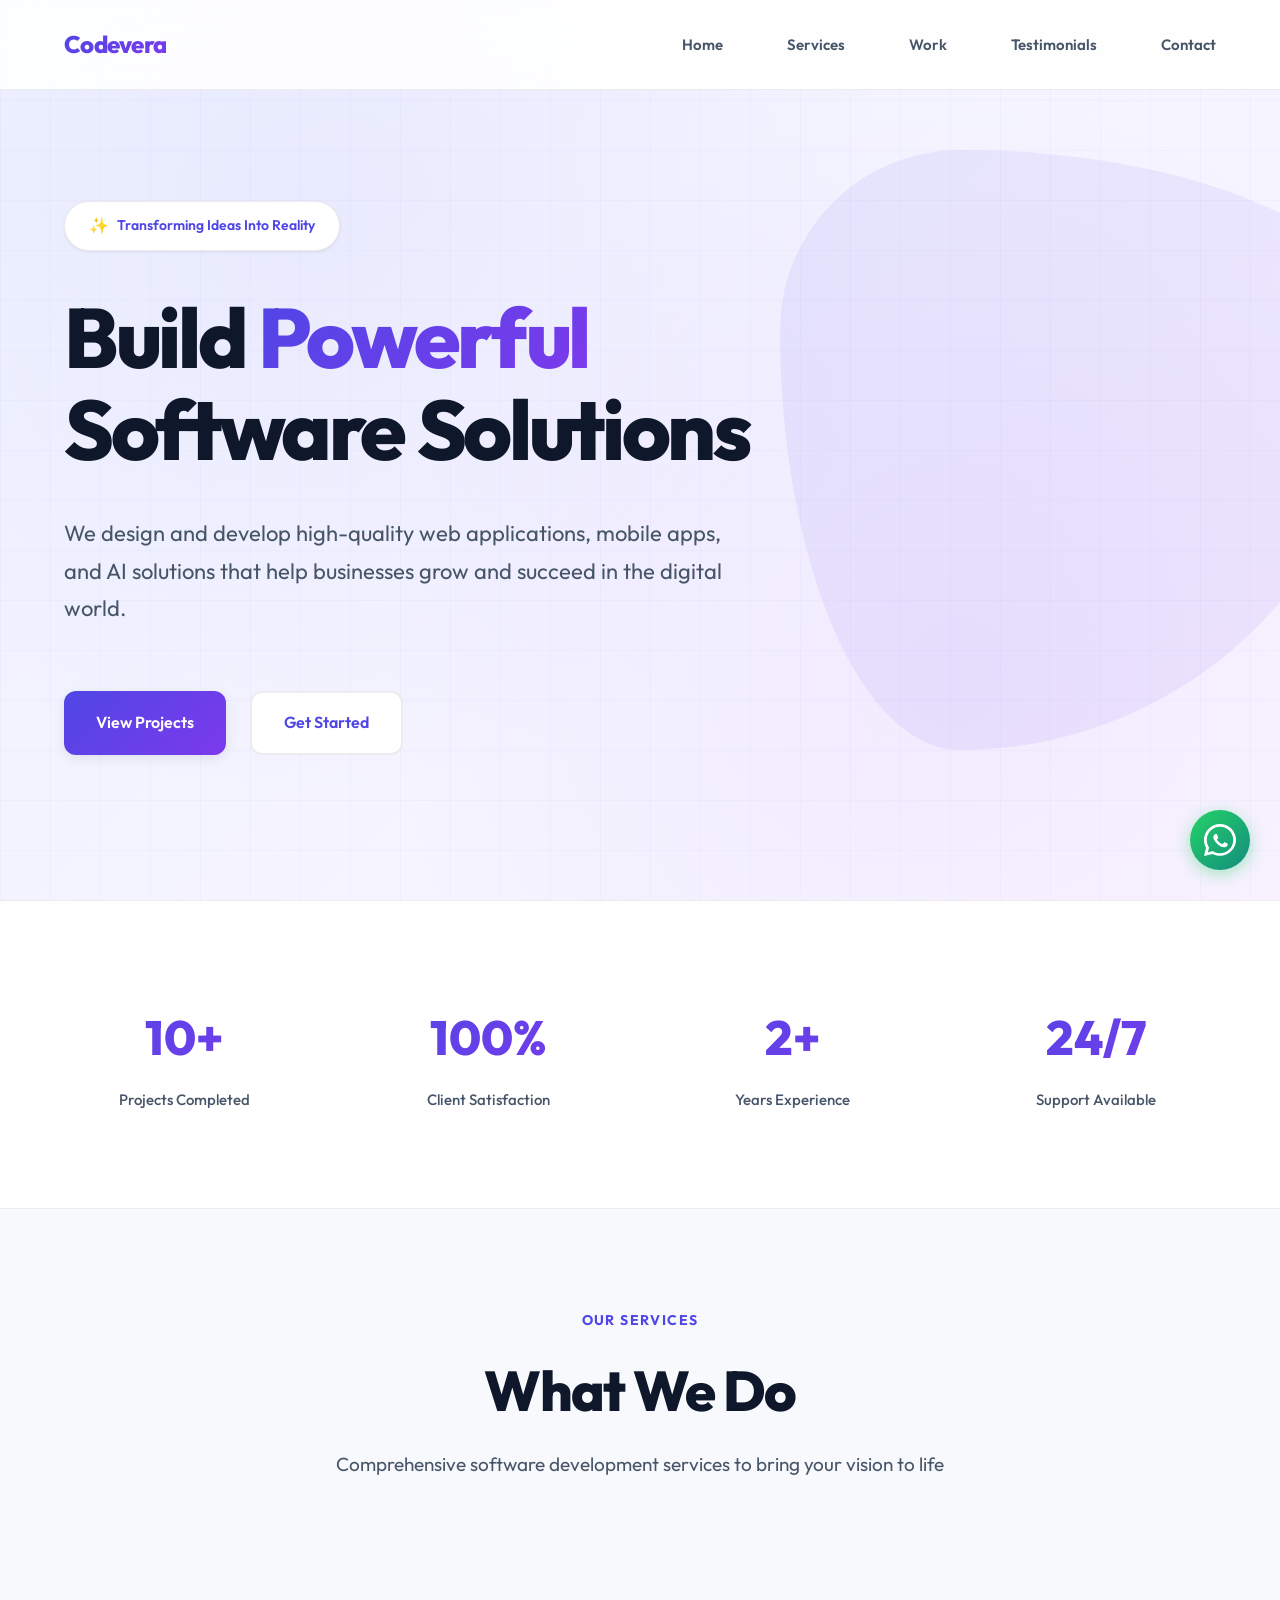
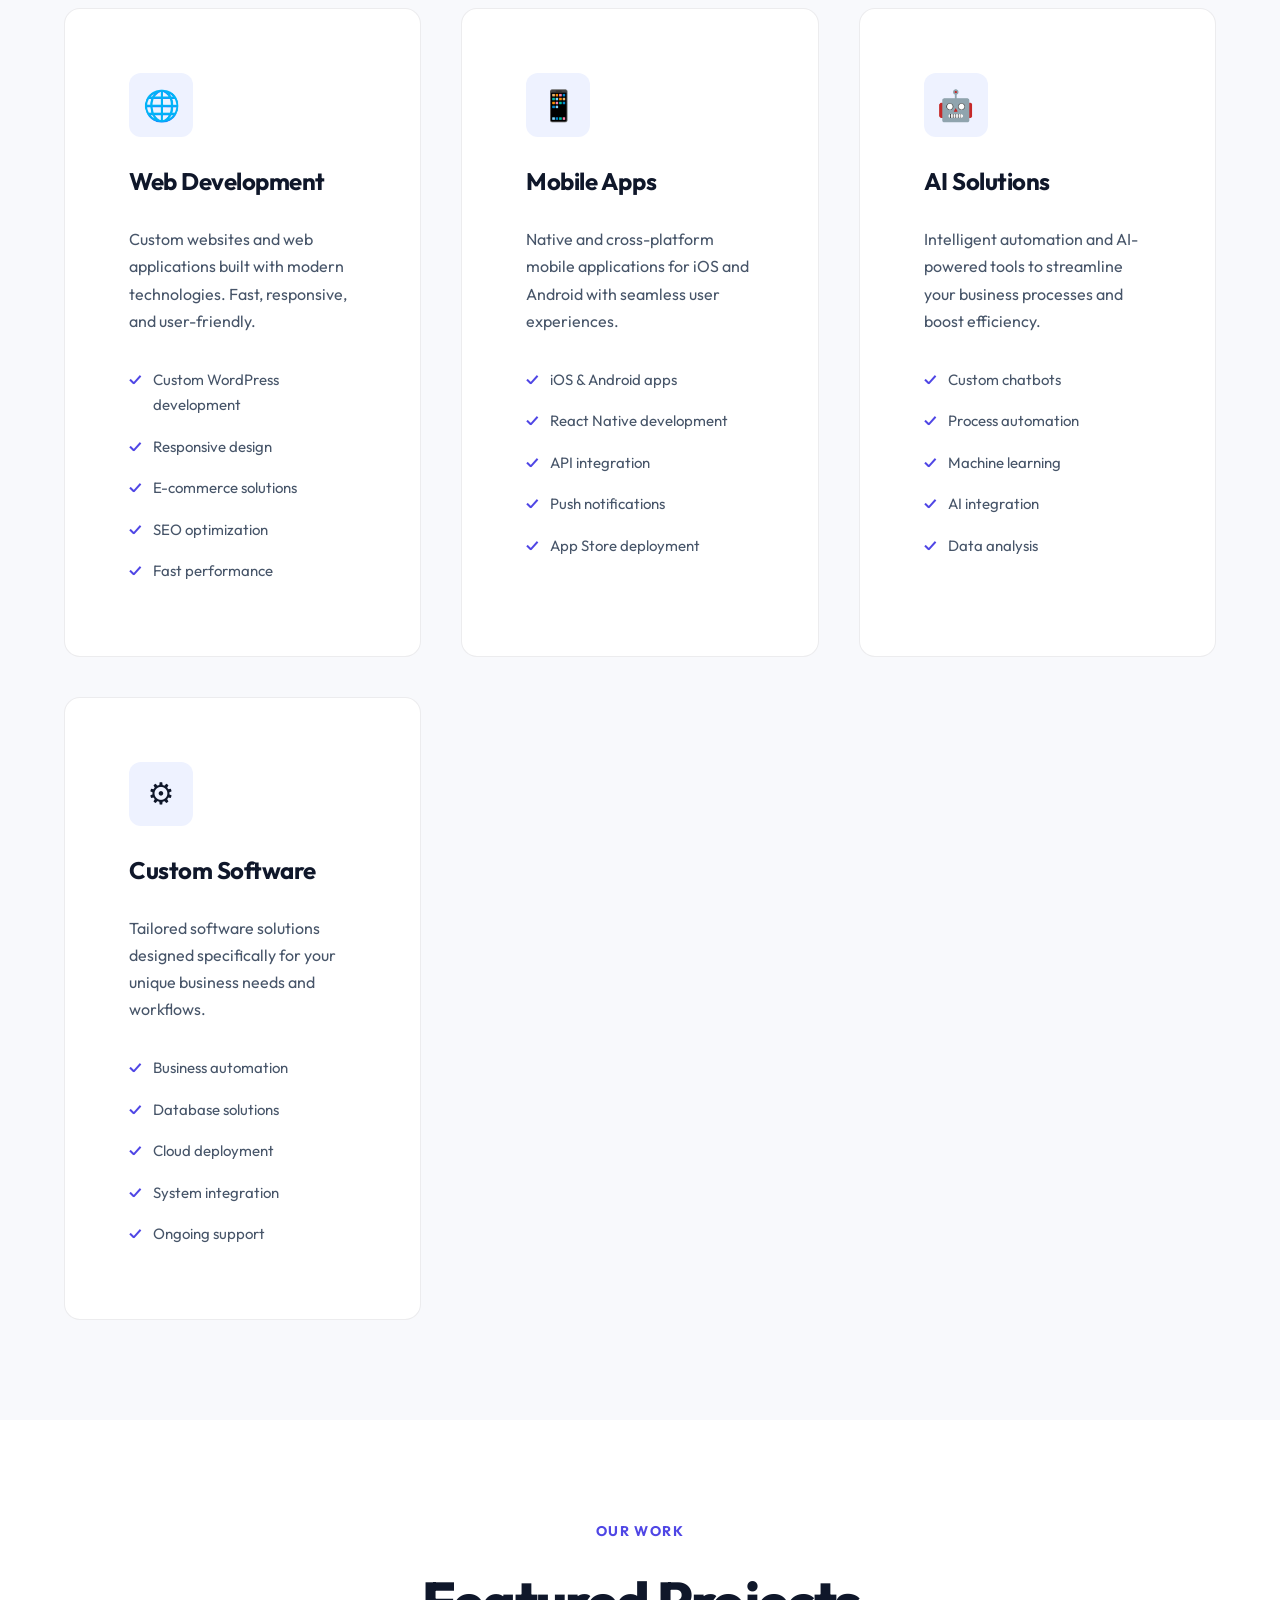
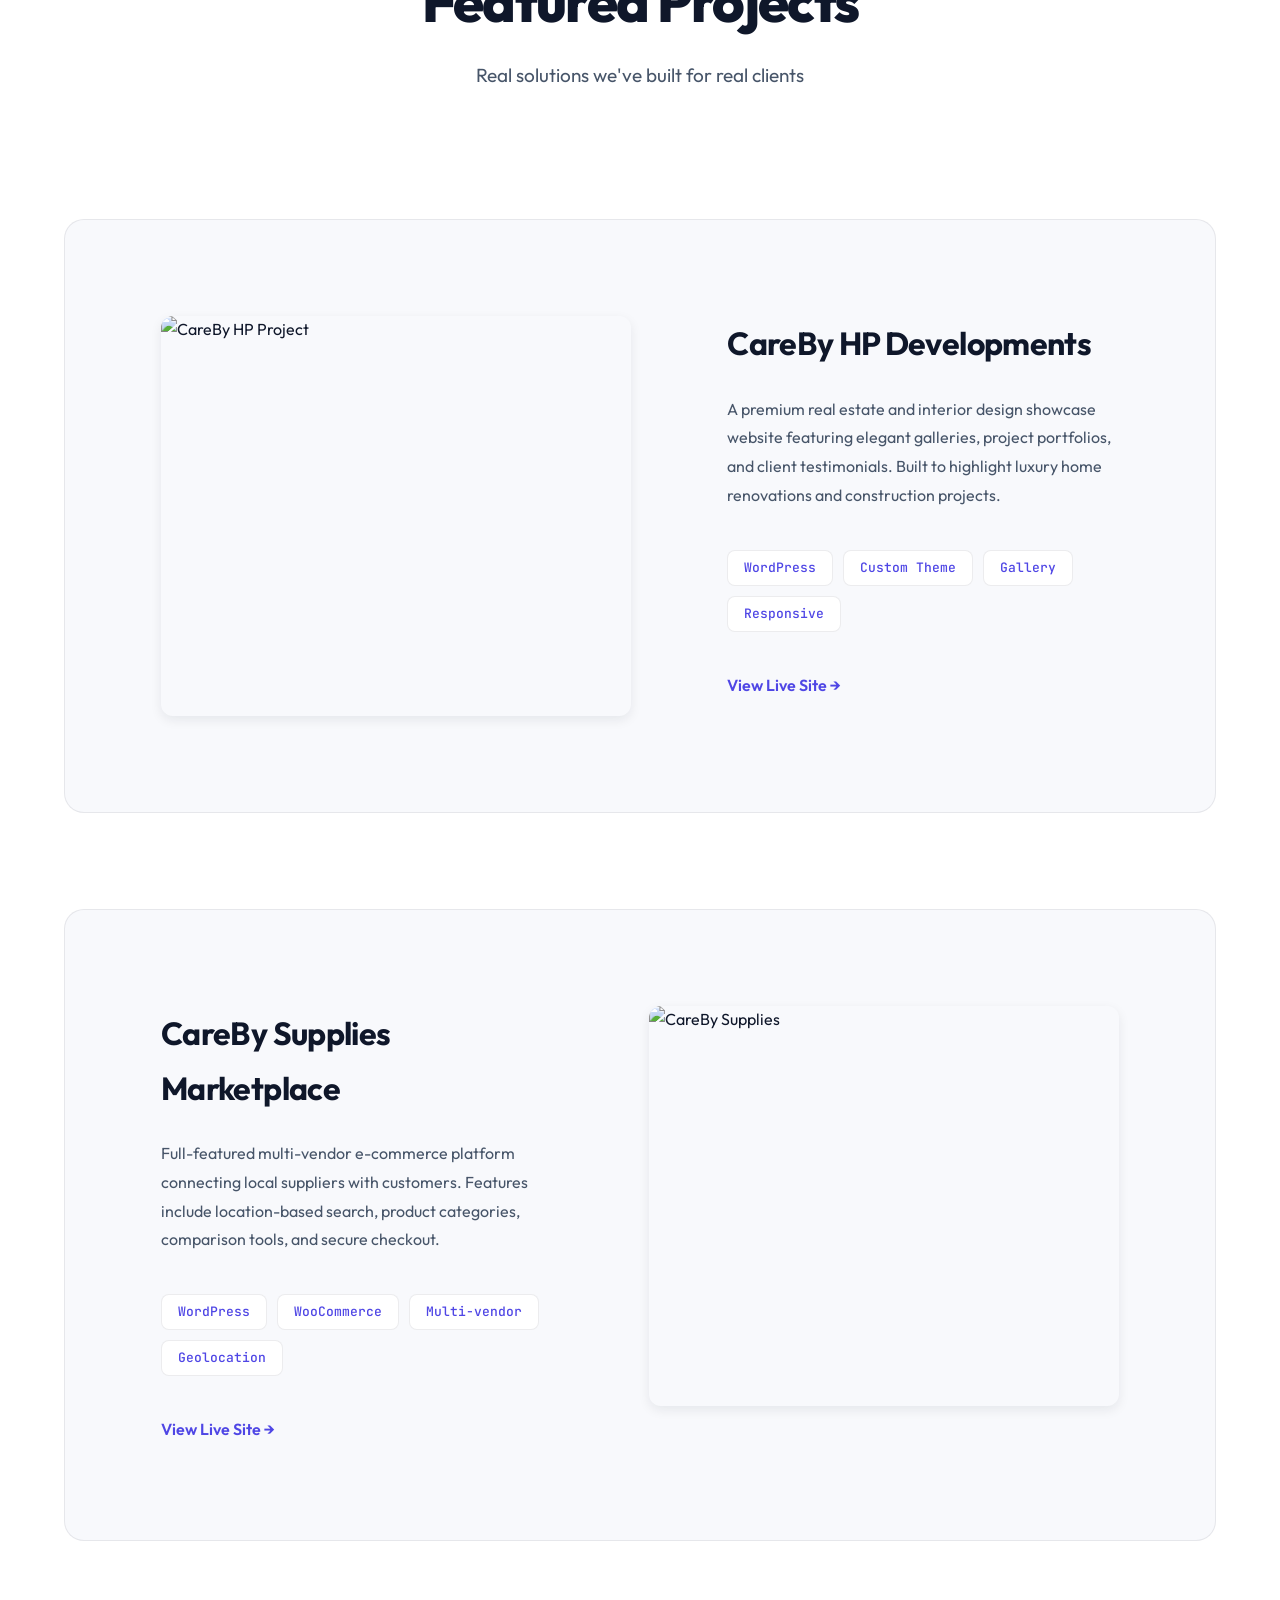
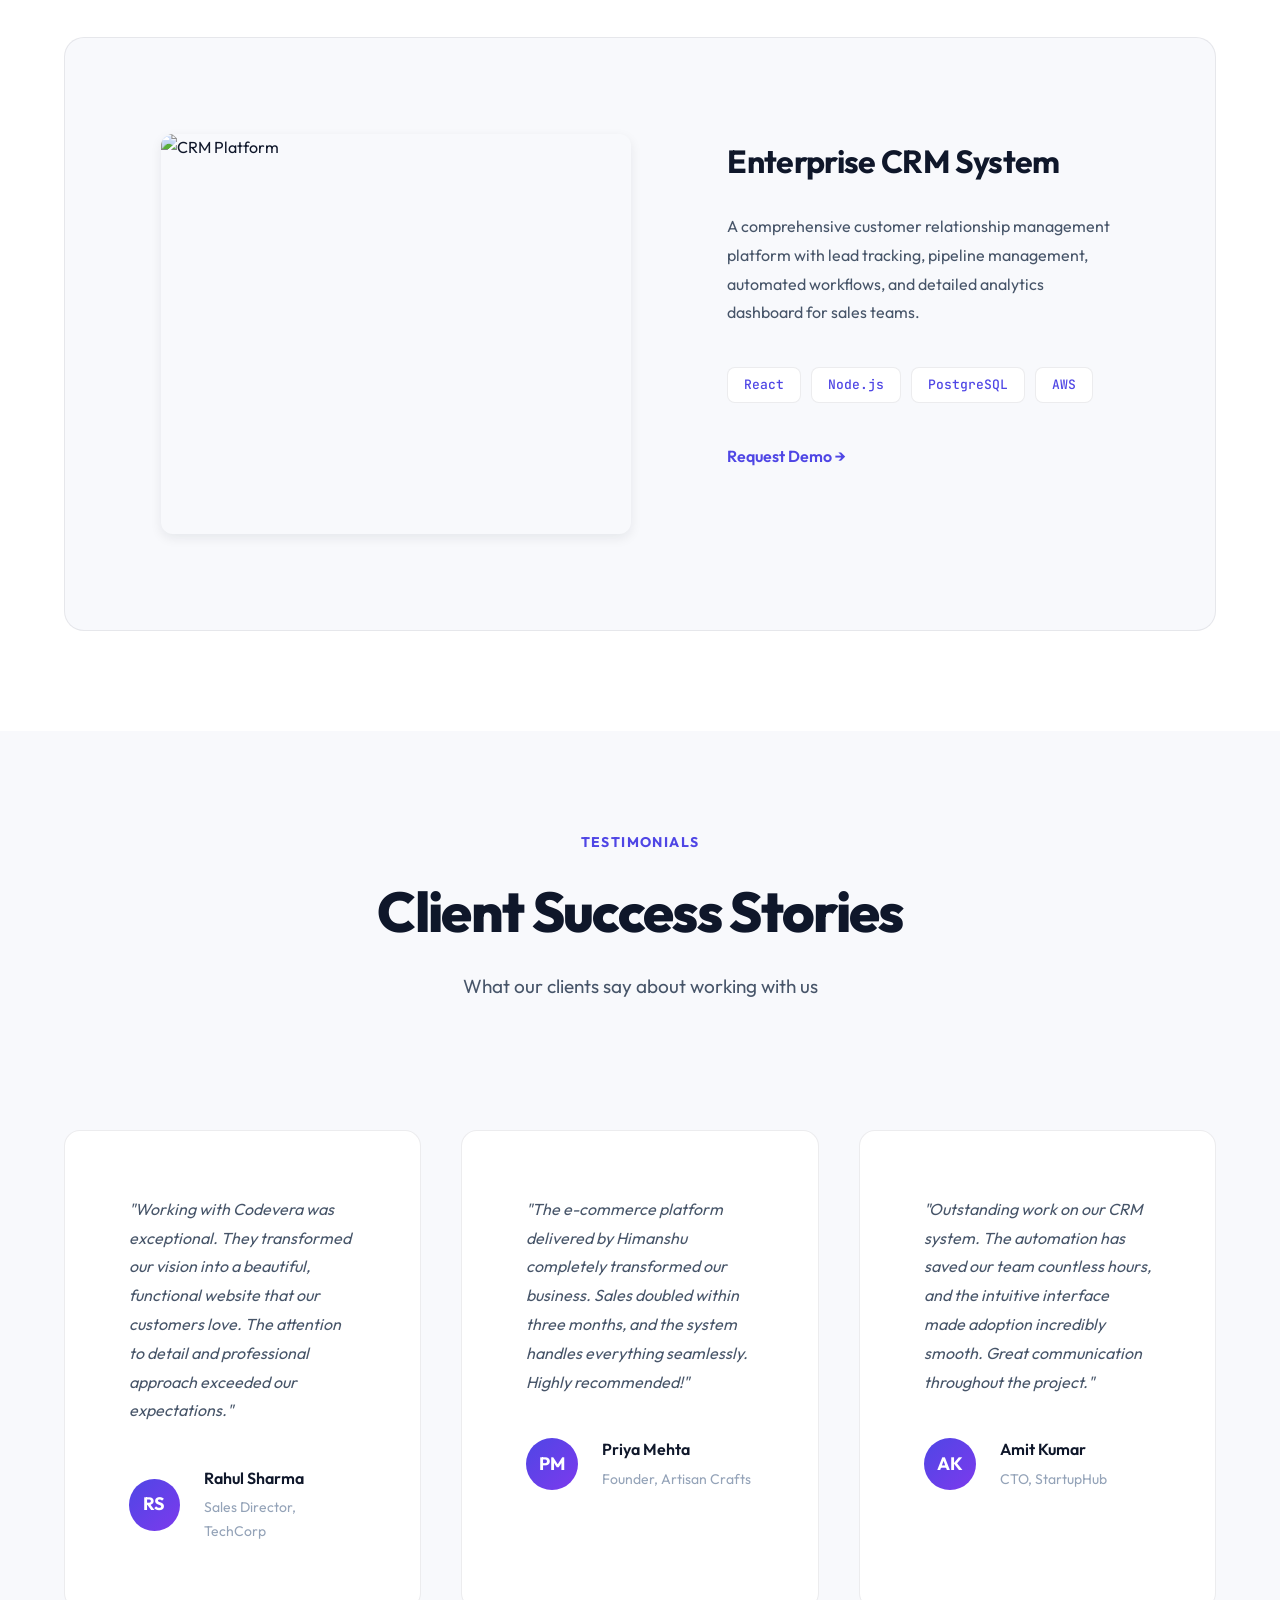
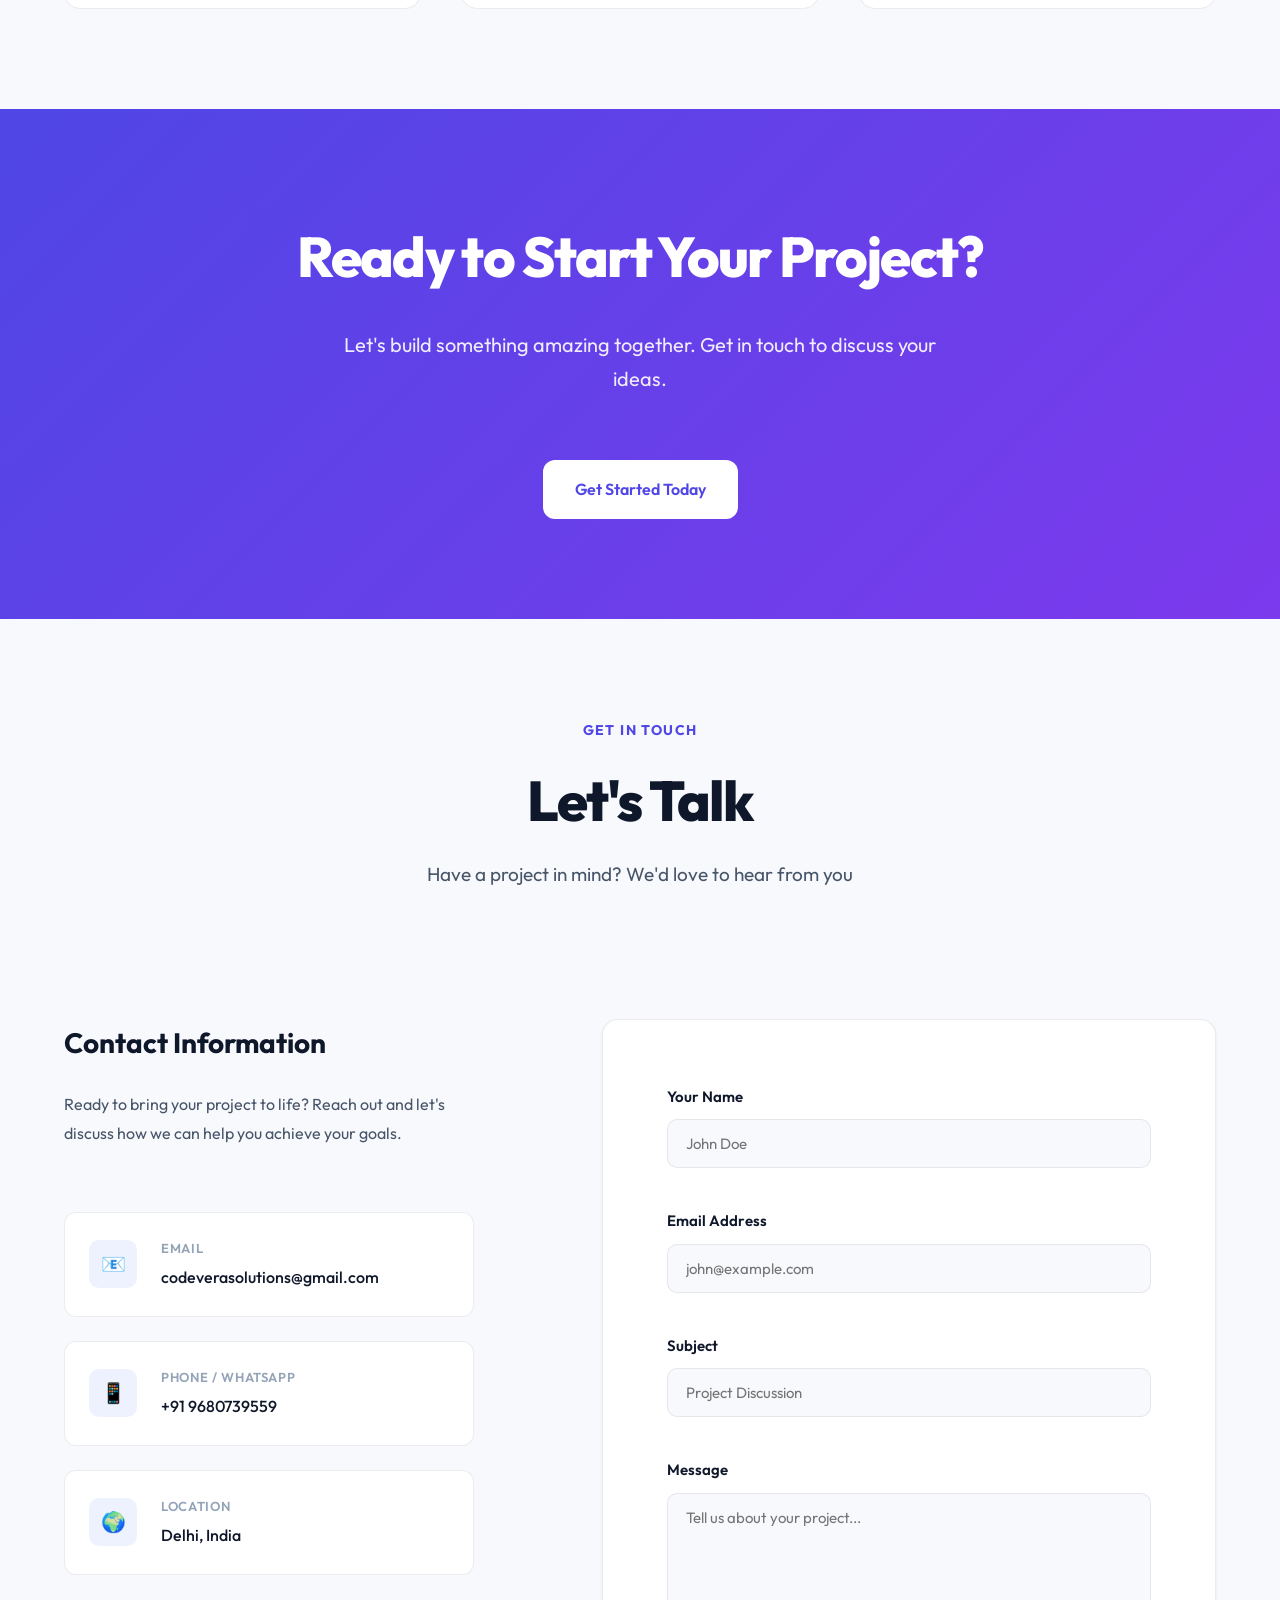
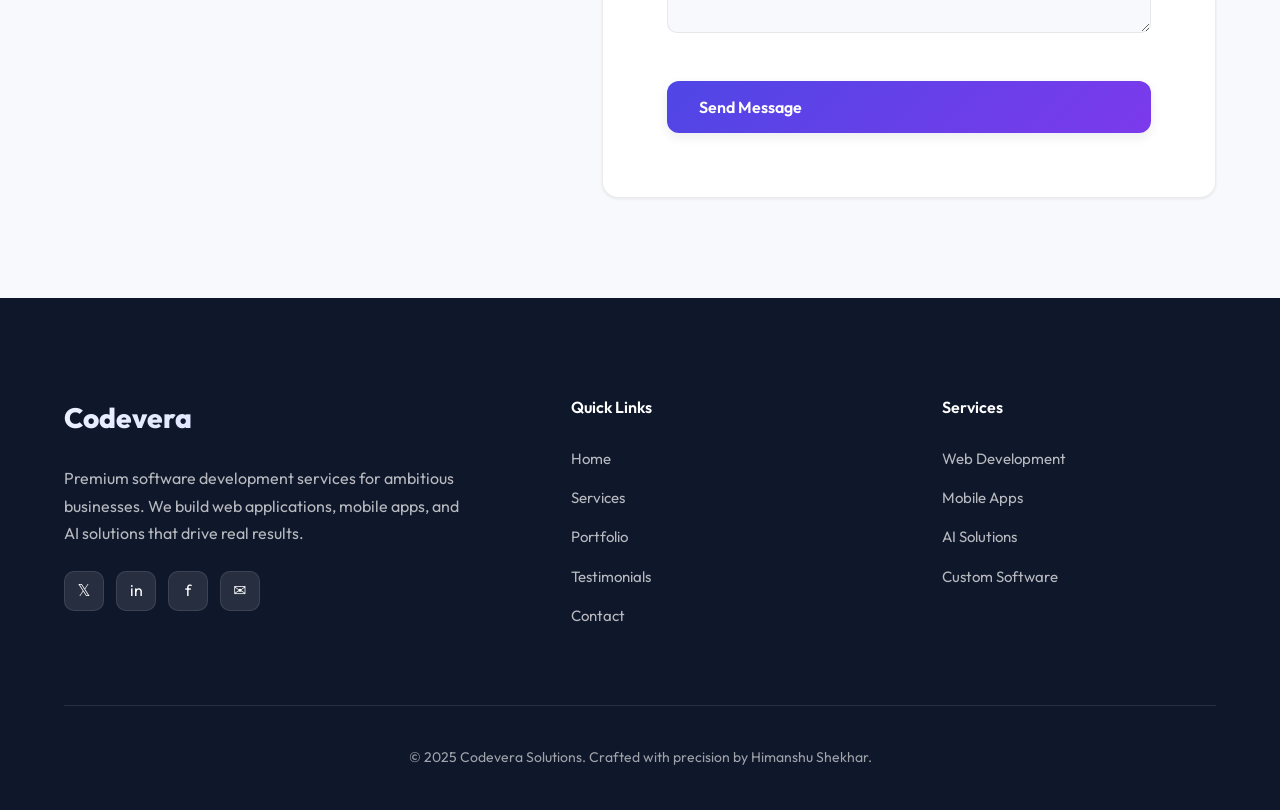
==== commit 38d10a7e: "Update index.html" ====
--- a/index.html
+++ b/index.html
@@ -12,25 +12,29 @@
            CSS VARIABLES & RESET
         ============================================ */
         :root {
-            /* Premium color palette - Silicon Valley inspired */
-            --color-bg-primary: #000000;
-            --color-bg-secondary: #0a0a0a;
-            --color-bg-tertiary: #111111;
-            --color-bg-elevated: #1a1a1a;
-            --color-accent-primary: #00e5a0;
-            --color-accent-secondary: #00f5d4;
-            --color-accent-dim: rgba(0, 229, 160, 0.1);
-            --color-text-primary: #ffffff;
-            --color-text-secondary: #a1a1aa;
-            --color-text-tertiary: #71717a;
-            --color-border: rgba(255, 255, 255, 0.06);
-            --color-border-hover: rgba(255, 255, 255, 0.12);
-            
-            /* Typography - Premium scale */
+            /* Light, vibrant color palette for software company */
+            --color-bg-primary: #ffffff;
+            --color-bg-secondary: #f8f9fc;
+            --color-bg-tertiary: #f0f2f7;
+            --color-bg-elevated: #ffffff;
+            --color-accent-primary: #4f46e5;
+            --color-accent-secondary: #7c3aed;
+            --color-accent-light: #eef2ff;
+            --color-text-primary: #0f172a;
+            --color-text-secondary: #475569;
+            --color-text-tertiary: #94a3b8;
+            --color-border: rgba(15, 23, 42, 0.08);
+            --color-border-hover: rgba(15, 23, 42, 0.15);
+            
+            /* Premium gradients */
+            --gradient-primary: linear-gradient(135deg, #4f46e5 0%, #7c3aed 100%);
+            --gradient-soft: linear-gradient(135deg, #eef2ff 0%, #faf5ff 100%);
+            
+            /* Typography */
             --font-display: 'Outfit', -apple-system, system-ui, sans-serif;
             --font-mono: 'JetBrains Mono', 'Courier New', monospace;
             
-            /* Spacing - Generous breathing room */
+            /* Spacing */
             --space-xs: 0.5rem;
             --space-sm: 1rem;
             --space-md: 1.5rem;
@@ -39,12 +43,17 @@
             --space-2xl: 6rem;
             --space-3xl: 8rem;
             
-            --section-padding: 160px;
+            --section-padding: 100px;
             --container-max: 1280px;
             
-            /* Transitions - Smooth and refined */
+            /* Shadows */
+            --shadow-sm: 0 1px 3px rgba(15, 23, 42, 0.08);
+            --shadow-md: 0 4px 12px rgba(15, 23, 42, 0.08);
+            --shadow-lg: 0 12px 32px rgba(15, 23, 42, 0.12);
+            --shadow-xl: 0 24px 48px rgba(15, 23, 42, 0.16);
+            
+            /* Transitions */
             --transition-smooth: cubic-bezier(0.4, 0, 0.2, 1);
-            --transition-bounce: cubic-bezier(0.68, -0.55, 0.265, 1.55);
         }
         
         * {
@@ -65,16 +74,15 @@
             color: var(--color-text-primary);
             line-height: 1.7;
             overflow-x: hidden;
-            font-weight: 400;
         }
         
         ::selection {
             background: var(--color-accent-primary);
-            color: var(--color-bg-primary);
+            color: white;
         }
         
         /* ============================================
-           NAVIGATION - Premium Glass Morphism
+           NAVIGATION
         ============================================ */
         nav {
             position: fixed;
@@ -82,15 +90,15 @@
             left: 0;
             right: 0;
             z-index: 1000;
-            background: rgba(0, 0, 0, 0.5);
-            backdrop-filter: blur(24px) saturate(180%);
+            background: rgba(255, 255, 255, 0.9);
+            backdrop-filter: blur(20px) saturate(180%);
             border-bottom: 1px solid var(--color-border);
             transition: all 0.4s var(--transition-smooth);
         }
         
         nav.scrolled {
-            background: rgba(0, 0, 0, 0.8);
-            border-bottom-color: var(--color-border-hover);
+            background: rgba(255, 255, 255, 0.95);
+            box-shadow: var(--shadow-sm);
         }
         
         .nav-container {
@@ -103,28 +111,13 @@
         }
         
         .logo {
-            font-family: var(--font-display);
-            font-size: 22px;
-            font-weight: 700;
+            font-size: 24px;
+            font-weight: 800;
             letter-spacing: -0.03em;
-            color: var(--color-text-primary);
-            position: relative;
-            transition: all 0.3s var(--transition-smooth);
-        }
-        
-        .logo::after {
-            content: '';
-            position: absolute;
-            bottom: -4px;
-            left: 0;
-            width: 0;
-            height: 2px;
-            background: linear-gradient(90deg, var(--color-accent-primary), var(--color-accent-secondary));
-            transition: width 0.4s var(--transition-smooth);
-        }
-        
-        .logo:hover::after {
-            width: 100%;
+            background: var(--gradient-primary);
+            -webkit-background-clip: text;
+            -webkit-text-fill-color: transparent;
+            background-clip: text;
         }
         
         .nav-links {
@@ -138,27 +131,25 @@
             color: var(--color-text-secondary);
             text-decoration: none;
             font-size: 15px;
-            font-weight: 500;
-            letter-spacing: -0.01em;
-            transition: all 0.3s var(--transition-smooth);
+            font-weight: 600;
+            transition: color 0.3s var(--transition-smooth);
             position: relative;
-            padding: 8px 0;
         }
         
         .nav-links a::after {
             content: '';
             position: absolute;
-            bottom: 0;
+            bottom: -5px;
             left: 50%;
             width: 0;
-            height: 1px;
+            height: 2px;
             background: var(--color-accent-primary);
             transition: all 0.3s var(--transition-smooth);
             transform: translateX(-50%);
         }
         
         .nav-links a:hover {
-            color: var(--color-text-primary);
+            color: var(--color-accent-primary);
         }
         
         .nav-links a:hover::after {
@@ -168,47 +159,40 @@
         .mobile-menu-toggle {
             display: none;
             flex-direction: column;
-            gap: 6px;
+            gap: 5px;
             cursor: pointer;
-            padding: 8px;
         }
         
         .mobile-menu-toggle span {
             width: 24px;
             height: 2px;
             background: var(--color-text-primary);
-            transition: all 0.3s var(--transition-smooth);
+            transition: all 0.3s;
             border-radius: 2px;
         }
         
         /* ============================================
-           HERO SECTION - Premium with subtle motion
+           HERO SECTION
         ============================================ */
         .hero {
             min-height: 100vh;
             display: flex;
             align-items: center;
-            justify-content: center;
             position: relative;
+            padding: 120px var(--space-xl) var(--space-xl);
+            background: var(--gradient-soft);
             overflow: hidden;
-            padding: 120px var(--space-xl) var(--space-xl);
-        }
-        
-        .hero-bg {
+        }
+        
+        .hero-pattern {
             position: absolute;
             top: 0;
             left: 0;
             right: 0;
             bottom: 0;
-            background: 
-                radial-gradient(circle at 30% 40%, rgba(0, 229, 160, 0.03) 0%, transparent 60%),
-                radial-gradient(circle at 70% 60%, rgba(0, 245, 212, 0.03) 0%, transparent 60%);
-            animation: breathe 8s ease-in-out infinite;
-        }
-        
-        @keyframes breathe {
-            0%, 100% { opacity: 0.3; transform: scale(1); }
-            50% { opacity: 0.6; transform: scale(1.05); }
+            background-image: 
+                radial-gradient(circle at 25% 25%, rgba(79, 70, 229, 0.05) 0%, transparent 50%),
+                radial-gradient(circle at 75% 75%, rgba(124, 58, 237, 0.05) 0%, transparent 50%);
         }
         
         .hero-grid {
@@ -218,15 +202,13 @@
             right: 0;
             bottom: 0;
             background-image: 
-                linear-gradient(rgba(255, 255, 255, 0.02) 1px, transparent 1px),
-                linear-gradient(90deg, rgba(255, 255, 255, 0.02) 1px, transparent 1px);
-            background-size: 60px 60px;
-            opacity: 0.4;
+                linear-gradient(rgba(79, 70, 229, 0.03) 1px, transparent 1px),
+                linear-gradient(90deg, rgba(79, 70, 229, 0.03) 1px, transparent 1px);
+            background-size: 50px 50px;
         }
         
         .hero-content {
-            max-width: 1000px;
-            text-align: center;
+            max-width: 1100px;
             position: relative;
             z-index: 1;
         }
@@ -236,36 +218,25 @@
             align-items: center;
             gap: 8px;
             padding: 10px 24px;
-            background: rgba(255, 255, 255, 0.03);
+            background: white;
             border: 1px solid var(--color-border);
             border-radius: 100px;
-            font-family: var(--font-mono);
-            font-size: 13px;
-            font-weight: 500;
-            letter-spacing: 0.02em;
+            font-size: 14px;
+            font-weight: 600;
             color: var(--color-accent-primary);
             margin-bottom: var(--space-lg);
+            box-shadow: var(--shadow-sm);
             animation: fadeSlideDown 0.8s var(--transition-smooth);
-            backdrop-filter: blur(8px);
         }
         
         .hero-badge::before {
-            content: '';
-            width: 6px;
-            height: 6px;
-            background: var(--color-accent-primary);
-            border-radius: 50%;
-            animation: pulse 2s ease-in-out infinite;
-        }
-        
-        @keyframes pulse {
-            0%, 100% { opacity: 1; transform: scale(1); }
-            50% { opacity: 0.5; transform: scale(1.2); }
+            content: '✨';
+            font-size: 16px;
         }
         
         .hero h1 {
-            font-size: clamp(56px, 9vw, 108px);
-            font-weight: 700;
+            font-size: clamp(48px, 8vw, 84px);
+            font-weight: 800;
             line-height: 1.1;
             letter-spacing: -0.04em;
             margin-bottom: var(--space-lg);
@@ -273,33 +244,24 @@
         }
         
         .hero h1 .gradient-text {
-            background: linear-gradient(135deg, var(--color-accent-primary) 0%, var(--color-accent-secondary) 100%);
+            background: var(--gradient-primary);
             -webkit-background-clip: text;
             -webkit-text-fill-color: transparent;
             background-clip: text;
-            display: inline-block;
-        }
-        
-        .hero h1 .outline-text {
-            color: transparent;
-            -webkit-text-stroke: 1.5px var(--color-text-primary);
-            opacity: 0.4;
         }
         
         .hero-description {
-            font-size: clamp(18px, 2.5vw, 24px);
+            font-size: clamp(18px, 2.5vw, 22px);
             color: var(--color-text-secondary);
-            max-width: 720px;
-            margin: 0 auto var(--space-xl);
+            max-width: 680px;
             line-height: 1.7;
-            font-weight: 400;
+            margin-bottom: var(--space-xl);
             animation: fadeSlideDown 0.8s var(--transition-smooth) 0.4s both;
         }
         
         .hero-cta {
             display: flex;
             gap: var(--space-md);
-            justify-content: center;
             flex-wrap: wrap;
             animation: fadeSlideDown 0.8s var(--transition-smooth) 0.6s both;
         }
@@ -315,14 +277,36 @@
             }
         }
         
+        .hero-visual {
+            position: absolute;
+            right: -100px;
+            top: 50%;
+            transform: translateY(-50%);
+            width: 600px;
+            height: 600px;
+            background: var(--gradient-primary);
+            border-radius: 30% 70% 70% 30% / 30% 30% 70% 70%;
+            opacity: 0.08;
+            animation: morph 8s ease-in-out infinite;
+        }
+        
+        @keyframes morph {
+            0%, 100% {
+                border-radius: 30% 70% 70% 30% / 30% 30% 70% 70%;
+            }
+            50% {
+                border-radius: 70% 30% 30% 70% / 70% 70% 30% 30%;
+            }
+        }
+        
         /* ============================================
-           BUTTONS - Premium with magnetic effect
+           BUTTONS
         ============================================ */
         .btn {
             display: inline-flex;
             align-items: center;
             gap: 10px;
-            padding: 16px 36px;
+            padding: 16px 32px;
             font-family: var(--font-display);
             font-size: 16px;
             font-weight: 600;
@@ -331,59 +315,33 @@
             transition: all 0.3s var(--transition-smooth);
             cursor: pointer;
             border: none;
-            position: relative;
-            overflow: hidden;
-            letter-spacing: -0.01em;
         }
         
         .btn-primary {
-            background: var(--color-accent-primary);
-            color: var(--color-bg-primary);
-            box-shadow: 0 0 0 0 rgba(0, 229, 160, 0.4);
-        }
-        
-        .btn-primary::before {
-            content: '';
-            position: absolute;
-            top: 50%;
-            left: 50%;
-            width: 0;
-            height: 0;
-            border-radius: 50%;
-            background: rgba(255, 255, 255, 0.3);
-            transform: translate(-50%, -50%);
-            transition: width 0.6s, height 0.6s;
-        }
-        
-        .btn-primary:hover::before {
-            width: 300px;
-            height: 300px;
+            background: var(--gradient-primary);
+            color: white;
+            box-shadow: var(--shadow-md);
         }
         
         .btn-primary:hover {
             transform: translateY(-2px);
-            box-shadow: 0 20px 40px rgba(0, 229, 160, 0.3);
-        }
-        
-        .btn-primary:active {
-            transform: translateY(0);
+            box-shadow: var(--shadow-lg);
         }
         
         .btn-secondary {
-            background: rgba(255, 255, 255, 0.03);
-            color: var(--color-text-primary);
-            border: 1.5px solid var(--color-border);
-            backdrop-filter: blur(8px);
+            background: white;
+            color: var(--color-accent-primary);
+            border: 2px solid var(--color-border);
         }
         
         .btn-secondary:hover {
             border-color: var(--color-accent-primary);
-            background: rgba(0, 229, 160, 0.05);
             transform: translateY(-2px);
+            box-shadow: var(--shadow-md);
         }
         
         /* ============================================
-           SECTION STYLES - Premium spacing
+           SECTION STYLES
         ============================================ */
         section {
             padding: var(--section-padding) var(--space-xl);
@@ -398,149 +356,78 @@
         .section-header {
             text-align: center;
             margin-bottom: var(--space-3xl);
-            animation: fadeIn 0.8s var(--transition-smooth);
-        }
-        
-        @keyframes fadeIn {
-            from { opacity: 0; }
-            to { opacity: 1; }
         }
         
         .section-tag {
-            font-family: var(--font-mono);
-            font-size: 13px;
-            font-weight: 500;
+            font-size: 14px;
+            font-weight: 700;
             letter-spacing: 0.1em;
             text-transform: uppercase;
             color: var(--color-accent-primary);
             margin-bottom: var(--space-md);
-            display: inline-block;
         }
         
         .section-title {
-            font-size: clamp(40px, 6vw, 72px);
-            font-weight: 700;
-            line-height: 1.15;
+            font-size: clamp(36px, 5vw, 56px);
+            font-weight: 800;
+            line-height: 1.2;
             letter-spacing: -0.03em;
             margin-bottom: var(--space-md);
         }
         
         .section-description {
-            font-size: 20px;
+            font-size: 19px;
             color: var(--color-text-secondary);
             max-width: 640px;
             margin: 0 auto;
             line-height: 1.7;
-            font-weight: 400;
         }
         
         /* ============================================
-           ABOUT SECTION - Premium layout
+           STATS SECTION
         ============================================ */
-        .about {
+        .stats {
+            background: white;
+            border-top: 1px solid var(--color-border);
+            border-bottom: 1px solid var(--color-border);
+            padding: var(--space-2xl) var(--space-xl);
+        }
+        
+        .stats-grid {
+            display: grid;
+            grid-template-columns: repeat(auto-fit, minmax(200px, 1fr));
+            gap: var(--space-xl);
+            max-width: var(--container-max);
+            margin: 0 auto;
+        }
+        
+        .stat-item {
+            text-align: center;
+        }
+        
+        .stat-number {
+            font-size: 48px;
+            font-weight: 800;
+            background: var(--gradient-primary);
+            -webkit-background-clip: text;
+            -webkit-text-fill-color: transparent;
+            background-clip: text;
+            margin-bottom: var(--space-xs);
+        }
+        
+        .stat-label {
+            font-size: 15px;
+            color: var(--color-text-secondary);
+            font-weight: 500;
+        }
+        
+        /* ============================================
+           SERVICES SECTION
+        ============================================ */
+        .services {
             background: var(--color-bg-secondary);
         }
         
-        .about-content {
-            display: grid;
-            grid-template-columns: 1fr 1fr;
-            gap: var(--space-3xl);
-            align-items: center;
-        }
-        
-        .about-image {
-            width: 100%;
-            height: 560px;
-            background: 
-                radial-gradient(circle at 30% 30%, rgba(0, 229, 160, 0.08) 0%, transparent 70%),
-                radial-gradient(circle at 70% 70%, rgba(0, 245, 212, 0.08) 0%, transparent 70%);
-            border-radius: 24px;
-            border: 1px solid var(--color-border);
-            display: flex;
-            align-items: center;
-            justify-content: center;
-            font-size: 140px;
-            position: relative;
-            overflow: hidden;
-            transition: all 0.5s var(--transition-smooth);
-        }
-        
-        .about-image:hover {
-            transform: scale(1.02);
-            border-color: var(--color-border-hover);
-        }
-        
-        .about-image::before {
-            content: '';
-            position: absolute;
-            top: -50%;
-            left: -50%;
-            width: 200%;
-            height: 200%;
-            background: linear-gradient(45deg, transparent, rgba(0, 229, 160, 0.05), transparent);
-            animation: shimmer 4s linear infinite;
-        }
-        
-        @keyframes shimmer {
-            0% { transform: translateX(-100%) translateY(-100%) rotate(45deg); }
-            100% { transform: translateX(100%) translateY(100%) rotate(45deg); }
-        }
-        
-        .about-text h3 {
-            font-size: 38px;
-            font-weight: 700;
-            margin-bottom: var(--space-lg);
-            letter-spacing: -0.02em;
-            line-height: 1.2;
-        }
-        
-        .about-text p {
-            color: var(--color-text-secondary);
-            margin-bottom: var(--space-md);
-            line-height: 1.8;
-            font-size: 17px;
-        }
-        
-        .about-stats {
-            display: grid;
-            grid-template-columns: repeat(2, 1fr);
-            gap: var(--space-md);
-            margin-top: var(--space-xl);
-        }
-        
-        .stat-item {
-            padding: var(--space-lg);
-            background: rgba(255, 255, 255, 0.02);
-            border: 1px solid var(--color-border);
-            border-radius: 16px;
-            transition: all 0.4s var(--transition-smooth);
-        }
-        
-        .stat-item:hover {
-            transform: translateY(-4px);
-            background: rgba(255, 255, 255, 0.04);
-            border-color: var(--color-border-hover);
-        }
-        
-        .stat-number {
-            font-size: 56px;
-            font-weight: 800;
-            color: var(--color-accent-primary);
-            margin-bottom: var(--space-xs);
-            letter-spacing: -0.03em;
-        }
-        
-        .stat-label {
-            font-size: 14px;
-            color: var(--color-text-tertiary);
-            text-transform: uppercase;
-            letter-spacing: 0.05em;
-            font-weight: 500;
-        }
-        
-        /* ============================================
-           SERVICES SECTION - Premium cards
-        ============================================ */
         .services-grid {
             display: grid;
             grid-template-columns: repeat(auto-fit, minmax(300px, 1fr));
@@ -549,59 +436,32 @@
         
         .service-card {
             padding: var(--space-xl);
-            background: rgba(255, 255, 255, 0.02);
+            background: white;
             border: 1px solid var(--color-border);
-            border-radius: 20px;
-            transition: all 0.5s var(--transition-smooth);
-            position: relative;
-            overflow: hidden;
-        }
-        
-        .service-card::before {
-            content: '';
-            position: absolute;
-            top: 0;
-            left: 0;
-            right: 0;
-            height: 2px;
-            background: linear-gradient(90deg, var(--color-accent-primary), var(--color-accent-secondary));
-            transform: scaleX(0);
-            transform-origin: left;
-            transition: transform 0.5s var(--transition-smooth);
-        }
-        
-        .service-card:hover::before {
-            transform: scaleX(1);
+            border-radius: 16px;
+            transition: all 0.4s var(--transition-smooth);
         }
         
         .service-card:hover {
             transform: translateY(-8px);
-            background: rgba(255, 255, 255, 0.04);
-            border-color: var(--color-border-hover);
-            box-shadow: 0 30px 60px rgba(0, 0, 0, 0.3);
+            box-shadow: var(--shadow-lg);
+            border-color: var(--color-accent-primary);
         }
         
         .service-icon {
-            width: 72px;
-            height: 72px;
-            background: rgba(0, 229, 160, 0.08);
-            border: 1px solid rgba(0, 229, 160, 0.2);
-            border-radius: 16px;
+            width: 64px;
+            height: 64px;
+            background: var(--color-accent-light);
+            border-radius: 12px;
             display: flex;
             align-items: center;
             justify-content: center;
-            font-size: 32px;
-            margin-bottom: var(--space-lg);
-            transition: all 0.4s var(--transition-smooth);
-        }
-        
-        .service-card:hover .service-icon {
-            transform: scale(1.1) rotate(5deg);
-            background: rgba(0, 229, 160, 0.15);
+            font-size: 30px;
+            margin-bottom: var(--space-md);
         }
         
         .service-card h3 {
-            font-size: 26px;
+            font-size: 24px;
             font-weight: 700;
             margin-bottom: var(--space-md);
             letter-spacing: -0.02em;
@@ -609,9 +469,8 @@
         
         .service-card p {
             color: var(--color-text-secondary);
-            margin-bottom: var(--space-lg);
-            line-height: 1.8;
-            font-size: 16px;
+            margin-bottom: var(--space-md);
+            line-height: 1.7;
         }
         
         .service-features {
@@ -619,12 +478,11 @@
         }
         
         .service-features li {
-            padding: 10px 0;
+            padding: 8px 0;
             color: var(--color-text-secondary);
             font-size: 15px;
             position: relative;
-            padding-left: 28px;
-            line-height: 1.6;
+            padding-left: 24px;
         }
         
         .service-features li::before {
@@ -633,40 +491,38 @@
             left: 0;
             color: var(--color-accent-primary);
             font-weight: 700;
-            font-size: 16px;
         }
         
         /* ============================================
-           PORTFOLIO SECTION - Premium project cards
+           PORTFOLIO SECTION
         ============================================ */
         .portfolio {
-            background: var(--color-bg-secondary);
+            background: white;
         }
         
         .projects-grid {
             display: grid;
-            gap: var(--space-xl);
+            gap: var(--space-2xl);
         }
         
         .project-card {
             display: grid;
-            grid-template-columns: 1.3fr 1fr;
-            gap: var(--space-3xl);
-            padding: var(--space-3xl);
-            background: rgba(255, 255, 255, 0.02);
+            grid-template-columns: 1.2fr 1fr;
+            gap: var(--space-2xl);
+            padding: var(--space-2xl);
+            background: var(--color-bg-secondary);
             border: 1px solid var(--color-border);
-            border-radius: 24px;
-            transition: all 0.5s var(--transition-smooth);
+            border-radius: 20px;
+            transition: all 0.4s var(--transition-smooth);
         }
         
         .project-card:hover {
-            border-color: var(--color-border-hover);
-            background: rgba(255, 255, 255, 0.03);
+            box-shadow: var(--shadow-lg);
             transform: translateY(-4px);
         }
         
         .project-card:nth-child(even) {
-            grid-template-columns: 1fr 1.3fr;
+            grid-template-columns: 1fr 1.2fr;
         }
         
         .project-card:nth-child(even) .project-image {
@@ -674,29 +530,26 @@
         }
         
         .project-image {
+            border-radius: 12px;
+            overflow: hidden;
+            box-shadow: var(--shadow-md);
+            height: 400px;
+            position: relative;
+        }
+        
+        .project-image img {
             width: 100%;
-            height: 400px;
-            background: 
-                radial-gradient(circle at 40% 40%, rgba(0, 229, 160, 0.04) 0%, transparent 70%),
-                radial-gradient(circle at 60% 60%, rgba(0, 245, 212, 0.04) 0%, transparent 70%);
-            border: 1px solid var(--color-border);
-            border-radius: 16px;
-            display: flex;
-            align-items: center;
-            justify-content: center;
-            font-size: 96px;
-            position: relative;
-            overflow: hidden;
-            transition: all 0.4s var(--transition-smooth);
-        }
-        
-        .project-card:hover .project-image {
-            transform: scale(1.02);
-            border-color: var(--color-border-hover);
+            height: 100%;
+            object-fit: cover;
+            transition: transform 0.4s var(--transition-smooth);
+        }
+        
+        .project-card:hover .project-image img {
+            transform: scale(1.05);
         }
         
         .project-info h3 {
-            font-size: 36px;
+            font-size: 32px;
             font-weight: 700;
             margin-bottom: var(--space-md);
             letter-spacing: -0.02em;
@@ -706,153 +559,73 @@
             color: var(--color-text-secondary);
             margin-bottom: var(--space-lg);
             line-height: 1.8;
-            font-size: 17px;
+            font-size: 16px;
         }
         
         .project-tags {
             display: flex;
             flex-wrap: wrap;
-            gap: 12px;
+            gap: 10px;
             margin-bottom: var(--space-lg);
         }
         
         .project-tag {
-            padding: 8px 18px;
-            background: rgba(0, 229, 160, 0.08);
-            border: 1px solid rgba(0, 229, 160, 0.2);
+            padding: 6px 16px;
+            background: white;
+            border: 1px solid var(--color-border);
             border-radius: 8px;
             font-size: 13px;
             font-family: var(--font-mono);
             color: var(--color-accent-primary);
             font-weight: 500;
+        }
+        
+        .project-link {
+            display: inline-flex;
+            align-items: center;
+            gap: 8px;
+            color: var(--color-accent-primary);
+            font-weight: 600;
+            text-decoration: none;
+            transition: gap 0.3s var(--transition-smooth);
+        }
+        
+        .project-link:hover {
+            gap: 12px;
+        }
+        
+        /* ============================================
+           TESTIMONIALS
+        ============================================ */
+        .testimonials {
+            background: var(--color-bg-secondary);
+        }
+        
+        .testimonials-grid {
+            display: grid;
+            grid-template-columns: repeat(auto-fit, minmax(350px, 1fr));
+            gap: var(--space-lg);
+        }
+        
+        .testimonial-card {
+            padding: var(--space-xl);
+            background: white;
+            border: 1px solid var(--color-border);
+            border-radius: 16px;
             transition: all 0.3s var(--transition-smooth);
         }
         
-        .project-tag:hover {
-            background: rgba(0, 229, 160, 0.15);
-            transform: translateY(-2px);
-        }
-        
-        .project-problem {
-            padding: var(--space-lg);
-            background: rgba(255, 255, 255, 0.02);
-            border-left: 3px solid var(--color-accent-primary);
-            border-radius: 12px;
-        }
-        
-        .project-problem h4 {
-            font-size: 15px;
-            margin-bottom: 12px;
-            color: var(--color-accent-primary);
-            text-transform: uppercase;
-            letter-spacing: 0.05em;
-            font-weight: 600;
-        }
-        
-        .project-problem p {
-            margin: 0;
-            font-size: 16px;
-            line-height: 1.7;
-        }
-        
-        /* ============================================
-           WHY CHOOSE US - Premium benefits
-        ============================================ */
-        .why-choose {
-            background: 
-                radial-gradient(circle at 20% 50%, rgba(0, 229, 160, 0.02) 0%, transparent 60%),
-                radial-gradient(circle at 80% 50%, rgba(0, 245, 212, 0.02) 0%, transparent 60%),
-                var(--color-bg-primary);
-        }
-        
-        .benefits-grid {
-            display: grid;
-            grid-template-columns: repeat(auto-fit, minmax(280px, 1fr));
-            gap: var(--space-lg);
-        }
-        
-        .benefit-item {
-            text-align: center;
-            padding: var(--space-xl);
-            background: rgba(255, 255, 255, 0.02);
-            border: 1px solid var(--color-border);
-            border-radius: 20px;
-            transition: all 0.5s var(--transition-smooth);
-        }
-        
-        .benefit-item:hover {
-            transform: translateY(-8px);
-            background: rgba(255, 255, 255, 0.04);
-            border-color: var(--color-border-hover);
-        }
-        
-        .benefit-icon {
-            font-size: 56px;
-            margin-bottom: var(--space-lg);
-            display: inline-block;
-            transition: all 0.4s var(--transition-bounce);
-        }
-        
-        .benefit-item:hover .benefit-icon {
-            transform: scale(1.2) rotate(5deg);
-        }
-        
-        .benefit-item h3 {
-            font-size: 24px;
-            font-weight: 700;
-            margin-bottom: var(--space-md);
-            letter-spacing: -0.01em;
-        }
-        
-        .benefit-item p {
+        .testimonial-card:hover {
+            transform: translateY(-4px);
+            box-shadow: var(--shadow-md);
+        }
+        
+        .testimonial-text {
             color: var(--color-text-secondary);
             font-size: 16px;
-            line-height: 1.7;
-        }
-        
-        /* ============================================
-           TESTIMONIALS - Premium cards
-        ============================================ */
-        .testimonials-grid {
-            display: grid;
-            grid-template-columns: repeat(auto-fit, minmax(360px, 1fr));
-            gap: var(--space-lg);
-        }
-        
-        .testimonial-card {
-            padding: var(--space-xl);
-            background: rgba(255, 255, 255, 0.02);
-            border: 1px solid var(--color-border);
-            border-radius: 20px;
-            position: relative;
-            transition: all 0.4s var(--transition-smooth);
-        }
-        
-        .testimonial-card:hover {
-            transform: translateY(-4px);
-            background: rgba(255, 255, 255, 0.04);
-            border-color: var(--color-border-hover);
-        }
-        
-        .testimonial-card::before {
-            content: '"';
-            position: absolute;
-            top: var(--space-md);
-            left: var(--space-lg);
-            font-size: 96px;
-            color: var(--color-accent-primary);
-            opacity: 0.1;
-            font-family: Georgia, serif;
-            line-height: 1;
-        }
-        
-        .testimonial-text {
-            color: var(--color-text-secondary);
-            font-size: 17px;
             line-height: 1.8;
             margin-bottom: var(--space-lg);
-            position: relative;
-            z-index: 1;
+            font-style: italic;
         }
         
         .testimonial-author {
@@ -862,24 +635,22 @@
         }
         
         .author-avatar {
-            width: 56px;
-            height: 56px;
-            background: rgba(0, 229, 160, 0.1);
-            border: 2px solid rgba(0, 229, 160, 0.3);
+            width: 52px;
+            height: 52px;
+            background: var(--gradient-primary);
             border-radius: 50%;
             display: flex;
             align-items: center;
             justify-content: center;
             font-weight: 700;
-            font-size: 20px;
-            color: var(--color-accent-primary);
+            font-size: 18px;
+            color: white;
         }
         
         .author-info h4 {
-            font-size: 17px;
+            font-size: 16px;
             font-weight: 600;
             margin-bottom: 4px;
-            letter-spacing: -0.01em;
         }
         
         .author-info p {
@@ -888,38 +659,42 @@
         }
         
         /* ============================================
-           CTA SECTION - Premium
+           CTA SECTION
         ============================================ */
         .cta-section {
-            background: 
-                radial-gradient(circle at 50% 50%, rgba(0, 229, 160, 0.05) 0%, transparent 70%);
-            border-top: 1px solid var(--color-border);
-            border-bottom: 1px solid var(--color-border);
-        }
-        
-        .cta-content {
+            background: var(--gradient-primary);
+            color: white;
             text-align: center;
-            max-width: 880px;
-            margin: 0 auto;
         }
         
         .cta-content h2 {
-            font-size: clamp(40px, 6vw, 68px);
-            font-weight: 700;
-            line-height: 1.2;
-            margin-bottom: var(--space-lg);
+            font-size: clamp(36px, 5vw, 56px);
+            font-weight: 800;
+            margin-bottom: var(--space-md);
             letter-spacing: -0.03em;
         }
         
         .cta-content p {
-            font-size: 22px;
-            color: var(--color-text-secondary);
+            font-size: 20px;
+            opacity: 0.9;
             margin-bottom: var(--space-xl);
-            line-height: 1.6;
+            max-width: 600px;
+            margin-left: auto;
+            margin-right: auto;
+        }
+        
+        .btn-white {
+            background: white;
+            color: var(--color-accent-primary);
+        }
+        
+        .btn-white:hover {
+            transform: translateY(-2px);
+            box-shadow: var(--shadow-xl);
         }
         
         /* ============================================
-           CONTACT SECTION - Premium layout
+           CONTACT SECTION
         ============================================ */
         .contact {
             background: var(--color-bg-secondary);
@@ -927,22 +702,20 @@
         
         .contact-content {
             display: grid;
-            grid-template-columns: 1fr 1.6fr;
+            grid-template-columns: 1fr 1.5fr;
             gap: var(--space-3xl);
         }
         
         .contact-info h3 {
-            font-size: 32px;
+            font-size: 28px;
             font-weight: 700;
-            margin-bottom: var(--space-lg);
-            letter-spacing: -0.02em;
+            margin-bottom: var(--space-md);
         }
         
         .contact-info p {
             color: var(--color-text-secondary);
             margin-bottom: var(--space-xl);
             line-height: 1.8;
-            font-size: 17px;
         }
         
         .contact-details {
@@ -956,23 +729,22 @@
             align-items: center;
             gap: var(--space-md);
             padding: var(--space-md);
-            background: rgba(255, 255, 255, 0.02);
+            background: white;
             border: 1px solid var(--color-border);
             border-radius: 12px;
             transition: all 0.3s var(--transition-smooth);
         }
         
         .contact-item:hover {
-            background: rgba(255, 255, 255, 0.04);
-            border-color: var(--color-border-hover);
+            border-color: var(--color-accent-primary);
             transform: translateX(4px);
         }
         
         .contact-item-icon {
             width: 48px;
             height: 48px;
-            background: rgba(0, 229, 160, 0.08);
-            border-radius: 12px;
+            background: var(--color-accent-light);
+            border-radius: 10px;
             display: flex;
             align-items: center;
             justify-content: center;
@@ -985,22 +757,22 @@
             margin-bottom: 4px;
             text-transform: uppercase;
             letter-spacing: 0.05em;
-            font-weight: 500;
+            font-weight: 600;
         }
         
         .contact-item-text p {
             font-size: 16px;
             color: var(--color-text-primary);
             margin: 0;
-            font-family: var(--font-mono);
             font-weight: 500;
         }
         
         .contact-form {
-            background: rgba(255, 255, 255, 0.02);
+            background: white;
             padding: var(--space-xl);
             border: 1px solid var(--color-border);
-            border-radius: 20px;
+            border-radius: 16px;
+            box-shadow: var(--shadow-sm);
         }
         
         .form-group {
@@ -1011,21 +783,20 @@
             display: block;
             font-size: 15px;
             font-weight: 600;
-            margin-bottom: 12px;
-            color: var(--color-text-secondary);
-            letter-spacing: -0.01em;
+            margin-bottom: 10px;
+            color: var(--color-text-primary);
         }
         
         .form-group input,
         .form-group textarea {
             width: 100%;
-            padding: 16px 20px;
-            background: rgba(255, 255, 255, 0.03);
+            padding: 14px 18px;
+            background: var(--color-bg-secondary);
             border: 1.5px solid var(--color-border);
-            border-radius: 12px;
+            border-radius: 10px;
             color: var(--color-text-primary);
             font-family: var(--font-display);
-            font-size: 16px;
+            font-size: 15px;
             transition: all 0.3s var(--transition-smooth);
         }
         
@@ -1033,156 +804,76 @@
         .form-group textarea:focus {
             outline: none;
             border-color: var(--color-accent-primary);
-            background: rgba(255, 255, 255, 0.05);
-            box-shadow: 0 0 0 4px rgba(0, 229, 160, 0.1);
+            background: white;
+            box-shadow: 0 0 0 4px rgba(79, 70, 229, 0.1);
         }
         
         .form-group textarea {
-            min-height: 160px;
+            min-height: 140px;
             resize: vertical;
-            line-height: 1.7;
-        }
-        
-        .form-submit {
-            width: 100%;
         }
         
         /* ============================================
-           WHATSAPP FLOATING BUTTON
+           WHATSAPP BUTTON
         ============================================ */
         .whatsapp-float {
             position: fixed;
             bottom: 30px;
             right: 30px;
             z-index: 999;
-            animation: fadeInUp 1s var(--transition-smooth) 1s both;
-        }
-        
-        @keyframes fadeInUp {
-            from {
-                opacity: 0;
-                transform: translateY(30px);
-            }
-            to {
-                opacity: 1;
-                transform: translateY(0);
-            }
         }
         
         .whatsapp-button {
-            width: 64px;
-            height: 64px;
+            width: 60px;
+            height: 60px;
             background: linear-gradient(135deg, #25d366 0%, #128c7e 100%);
             border-radius: 50%;
             display: flex;
             align-items: center;
             justify-content: center;
             color: white;
-            font-size: 32px;
             text-decoration: none;
-            box-shadow: 0 8px 24px rgba(37, 211, 102, 0.4);
-            transition: all 0.4s var(--transition-smooth);
-            position: relative;
-        }
-        
-        .whatsapp-button::before {
-            content: '';
-            position: absolute;
-            top: -4px;
-            left: -4px;
-            right: -4px;
-            bottom: -4px;
-            background: linear-gradient(135deg, #25d366 0%, #128c7e 100%);
-            border-radius: 50%;
-            z-index: -1;
-            opacity: 0;
-            transition: opacity 0.4s var(--transition-smooth);
+            box-shadow: 0 4px 16px rgba(37, 211, 102, 0.4);
+            transition: all 0.3s var(--transition-smooth);
         }
         
         .whatsapp-button:hover {
             transform: scale(1.1);
-            box-shadow: 0 12px 32px rgba(37, 211, 102, 0.5);
-        }
-        
-        .whatsapp-button:hover::before {
-            opacity: 0.3;
-            animation: ripple 1.5s ease-out infinite;
-        }
-        
-        @keyframes ripple {
-            0% {
-                transform: scale(1);
-                opacity: 0.3;
-            }
-            100% {
-                transform: scale(1.5);
-                opacity: 0;
-            }
-        }
-        
-        .whatsapp-tooltip {
-            position: absolute;
-            right: 80px;
-            top: 50%;
-            transform: translateY(-50%);
-            background: rgba(0, 0, 0, 0.9);
-            color: white;
-            padding: 10px 20px;
-            border-radius: 8px;
-            font-size: 14px;
-            font-weight: 500;
-            white-space: nowrap;
-            opacity: 0;
-            pointer-events: none;
-            transition: all 0.3s var(--transition-smooth);
-            backdrop-filter: blur(8px);
-        }
-        
-        .whatsapp-tooltip::after {
-            content: '';
-            position: absolute;
-            right: -8px;
-            top: 50%;
-            transform: translateY(-50%);
-            border: 8px solid transparent;
-            border-left-color: rgba(0, 0, 0, 0.9);
-        }
-        
-        .whatsapp-float:hover .whatsapp-tooltip {
-            opacity: 1;
-            right: 76px;
+            box-shadow: 0 8px 24px rgba(37, 211, 102, 0.5);
         }
         
         /* ============================================
-           FOOTER - Premium
+           FOOTER
         ============================================ */
         footer {
-            background: var(--color-bg-primary);
-            border-top: 1px solid var(--color-border);
-            padding: var(--space-3xl) var(--space-xl) var(--space-lg);
+            background: var(--color-text-primary);
+            color: white;
+            padding: var(--space-2xl) var(--space-xl) var(--space-lg);
         }
         
         .footer-content {
             max-width: var(--container-max);
             margin: 0 auto;
             display: grid;
-            grid-template-columns: 1.8fr 1fr 1fr;
-            gap: var(--space-3xl);
+            grid-template-columns: 1.5fr 1fr 1fr;
+            gap: var(--space-2xl);
             margin-bottom: var(--space-xl);
         }
         
         .footer-brand h3 {
-            font-size: 32px;
+            font-size: 28px;
             font-weight: 800;
             margin-bottom: var(--space-md);
-            letter-spacing: -0.03em;
+            background: linear-gradient(135deg, #eef2ff 0%, #c7d2fe 100%);
+            -webkit-background-clip: text;
+            -webkit-text-fill-color: transparent;
+            background-clip: text;
         }
         
         .footer-brand p {
-            color: var(--color-text-secondary);
-            line-height: 1.8;
-            margin-bottom: var(--space-lg);
-            font-size: 16px;
+            color: rgba(255, 255, 255, 0.7);
+            line-height: 1.7;
+            margin-bottom: var(--space-md);
         }
         
         .social-links {
@@ -1191,32 +882,28 @@
         }
         
         .social-link {
-            width: 48px;
-            height: 48px;
-            background: rgba(255, 255, 255, 0.03);
-            border: 1px solid var(--color-border);
-            border-radius: 12px;
+            width: 40px;
+            height: 40px;
+            background: rgba(255, 255, 255, 0.1);
+            border: 1px solid rgba(255, 255, 255, 0.1);
+            border-radius: 10px;
             display: flex;
             align-items: center;
             justify-content: center;
+            color: white;
             text-decoration: none;
-            color: var(--color-text-primary);
             transition: all 0.3s var(--transition-smooth);
-            font-size: 18px;
         }
         
         .social-link:hover {
-            border-color: var(--color-accent-primary);
-            background: rgba(0, 229, 160, 0.1);
-            color: var(--color-accent-primary);
-            transform: translateY(-4px);
+            background: rgba(255, 255, 255, 0.2);
+            transform: translateY(-3px);
         }
         
         .footer-links h4 {
-            font-size: 17px;
+            font-size: 16px;
             font-weight: 600;
-            margin-bottom: var(--space-lg);
-            letter-spacing: -0.01em;
+            margin-bottom: var(--space-md);
         }
         
         .footer-links ul {
@@ -1224,52 +911,42 @@
         }
         
         .footer-links ul li {
-            margin-bottom: 14px;
+            margin-bottom: 12px;
         }
         
         .footer-links ul li a {
-            color: var(--color-text-secondary);
+            color: rgba(255, 255, 255, 0.7);
             text-decoration: none;
             font-size: 15px;
-            transition: color 0.3s var(--transition-smooth);
+            transition: color 0.3s;
         }
         
         .footer-links ul li a:hover {
-            color: var(--color-accent-primary);
+            color: white;
         }
         
         .footer-bottom {
             max-width: var(--container-max);
             margin: 0 auto;
             padding-top: var(--space-lg);
-            border-top: 1px solid var(--color-border);
+            border-top: 1px solid rgba(255, 255, 255, 0.1);
             text-align: center;
-            color: var(--color-text-tertiary);
-            font-size: 15px;
+            color: rgba(255, 255, 255, 0.6);
+            font-size: 14px;
         }
         
         /* ============================================
-           RESPONSIVE DESIGN
+           RESPONSIVE
         ============================================ */
         @media (max-width: 1024px) {
-            :root {
-                --section-padding: 100px;
-                --space-xl: 3rem;
-                --space-2xl: 4rem;
-                --space-3xl: 5rem;
-            }
-            
-            .about-content,
+            .hero-visual {
+                display: none;
+            }
+            
+            .project-card,
+            .project-card:nth-child(even),
             .contact-content {
                 grid-template-columns: 1fr;
-                gap: var(--space-xl);
-            }
-            
-            .project-card,
-            .project-card:nth-child(even) {
-                grid-template-columns: 1fr;
-                padding: var(--space-xl);
-                gap: var(--space-xl);
             }
             
             .project-card:nth-child(even) .project-image {
@@ -1278,24 +955,20 @@
             
             .footer-content {
                 grid-template-columns: 1fr;
-                gap: var(--space-xl);
             }
         }
         
         @media (max-width: 768px) {
             :root {
-                --section-padding: 80px;
-                --space-lg: 2rem;
-                --space-xl: 2.5rem;
+                --section-padding: 60px;
             }
             
             .nav-links {
                 position: fixed;
-                top: 74px;
+                top: 73px;
                 left: 0;
                 right: 0;
-                background: rgba(0, 0, 0, 0.98);
-                backdrop-filter: blur(24px);
+                background: white;
                 flex-direction: column;
                 padding: var(--space-xl);
                 gap: var(--space-md);
@@ -1303,7 +976,7 @@
                 opacity: 0;
                 pointer-events: none;
                 transition: all 0.4s var(--transition-smooth);
-                border-bottom: 1px solid var(--color-border);
+                box-shadow: var(--shadow-lg);
             }
             
             .nav-links.active {
@@ -1325,51 +998,16 @@
             }
             
             .mobile-menu-toggle.active span:nth-child(3) {
-                transform: rotate(-45deg) translate(7px, -7px);
-            }
-            
-            .about-image,
+                transform: rotate(-45deg) translate(6px, -6px);
+            }
+            
             .project-image {
-                height: 300px;
-            }
-            
-            .about-stats {
-                grid-template-columns: 1fr;
-            }
-            
-            .whatsapp-float {
-                bottom: 20px;
-                right: 20px;
-            }
-            
-            .whatsapp-button {
-                width: 56px;
-                height: 56px;
-                font-size: 28px;
-            }
-        }
-        
-        @media (max-width: 640px) {
-            section {
-                padding: var(--section-padding) var(--space-md);
-            }
-            
-            .nav-container {
-                padding: var(--space-md);
-            }
-            
-            .hero {
-                padding: 100px var(--space-md) var(--space-md);
+                height: 250px;
             }
             
             .services-grid,
-            .benefits-grid,
             .testimonials-grid {
                 grid-template-columns: 1fr;
-            }
-            
-            .contact-form {
-                padding: var(--space-lg);
             }
         }
     </style>
@@ -1382,9 +1020,9 @@
             <div class="logo">Codevera</div>
             <ul class="nav-links" id="navLinks">
                 <li><a href="#home">Home</a></li>
-                <li><a href="#about">About</a></li>
                 <li><a href="#services">Services</a></li>
                 <li><a href="#portfolio">Work</a></li>
+                <li><a href="#testimonials">Testimonials</a></li>
                 <li><a href="#contact">Contact</a></li>
             </ul>
             <div class="mobile-menu-toggle" id="mobileToggle">
@@ -1397,65 +1035,43 @@
     
     <!-- HERO SECTION -->
     <section class="hero" id="home">
-        <div class="hero-bg"></div>
+        <div class="hero-pattern"></div>
         <div class="hero-grid"></div>
+        <div class="hero-visual"></div>
         <div class="hero-content">
-            <div class="hero-badge">
-                <span></span>
-                Building the Future
-            </div>
+            <div class="hero-badge">Transforming Ideas Into Reality</div>
             <h1>
-                We Build <span class="gradient-text">Scalable</span><br>
-                <span class="outline-text">Digital Products</span>
+                Build <span class="gradient-text">Powerful</span><br>
+                Software Solutions
             </h1>
             <p class="hero-description">
-                Premium software solutions for ambitious businesses. From intelligent web applications to AI-powered systems, we craft experiences that drive measurable results.
+                We design and develop high-quality web applications, mobile apps, and AI solutions that help businesses grow and succeed in the digital world.
             </p>
             <div class="hero-cta">
-                <a href="#portfolio" class="btn btn-primary">
-                    <span>View Our Work</span>
-                </a>
-                <a href="#contact" class="btn btn-secondary">
-                    <span>Start a Project</span>
-                </a>
+                <a href="#portfolio" class="btn btn-primary">View Projects</a>
+                <a href="#contact" class="btn btn-secondary">Get Started</a>
             </div>
         </div>
     </section>
     
-    <!-- ABOUT SECTION -->
-    <section class="about" id="about">
-        <div class="container">
-            <div class="about-content">
-                <div class="about-image">💼</div>
-                <div class="about-text">
-                    <div class="section-tag">Who We Are</div>
-                    <h3>Building Trust Through Exceptional Execution</h3>
-                    <p>
-                        Founded by <strong>Himanshu Shekhar</strong>, Codevera Solutions brings Silicon Valley standards to every project we touch. We're not just developers—we're strategic partners invested in your success.
-                    </p>
-                    <p>
-                        With a proven track record of delivering complex projects for clients across industries, we combine technical excellence with business acumen. Every line of code we write is crafted with scalability, security, and user experience at its core.
-                    </p>
-                    
-                    <div class="about-stats">
-                        <div class="stat-item">
-                            <div class="stat-number">10+</div>
-                            <div class="stat-label">Projects Shipped</div>
-                        </div>
-                        <div class="stat-item">
-                            <div class="stat-number">100%</div>
-                            <div class="stat-label">Client Satisfaction</div>
-                        </div>
-                        <div class="stat-item">
-                            <div class="stat-number">24/7</div>
-                            <div class="stat-label">Priority Support</div>
-                        </div>
-                        <div class="stat-item">
-                            <div class="stat-number">2+</div>
-                            <div class="stat-label">Years Delivering</div>
-                        </div>
-                    </div>
-                </div>
+    <!-- STATS SECTION -->
+    <section class="stats">
+        <div class="stats-grid">
+            <div class="stat-item">
+                <div class="stat-number">10+</div>
+                <div class="stat-label">Projects Completed</div>
+            </div>
+            <div class="stat-item">
+                <div class="stat-number">100%</div>
+                <div class="stat-label">Client Satisfaction</div>
+            </div>
+            <div class="stat-item">
+                <div class="stat-number">2+</div>
+                <div class="stat-label">Years Experience</div>
+            </div>
+            <div class="stat-item">
+                <div class="stat-number">24/7</div>
+                <div class="stat-label">Support Available</div>
             </div>
         </div>
     </section>
@@ -1464,75 +1080,71 @@
     <section class="services" id="services">
         <div class="container">
             <div class="section-header">
-                <div class="section-tag">What We Offer</div>
-                <h2 class="section-title">Premium Solutions</h2>
+                <div class="section-tag">Our Services</div>
+                <h2 class="section-title">What We Do</h2>
                 <p class="section-description">
-                    End-to-end software development tailored to your vision
+                    Comprehensive software development services to bring your vision to life
                 </p>
             </div>
             
             <div class="services-grid">
-                <!-- Service 1 -->
                 <div class="service-card">
                     <div class="service-icon">🌐</div>
                     <h3>Web Development</h3>
                     <p>
-                        High-performance web applications built with modern frameworks. From elegant WordPress sites to complex custom platforms.
+                        Custom websites and web applications built with modern technologies. Fast, responsive, and user-friendly.
                     </p>
                     <ul class="service-features">
-                        <li>Responsive, mobile-first design</li>
-                        <li>Custom WordPress themes & plugins</li>
-                        <li>SEO-optimized architecture</li>
-                        <li>Lightning-fast performance</li>
-                        <li>Seamless e-commerce integration</li>
+                        <li>Custom WordPress development</li>
+                        <li>Responsive design</li>
+                        <li>E-commerce solutions</li>
+                        <li>SEO optimization</li>
+                        <li>Fast performance</li>
                     </ul>
                 </div>
                 
-                <!-- Service 2 -->
                 <div class="service-card">
                     <div class="service-icon">📱</div>
                     <h3>Mobile Apps</h3>
                     <p>
-                        Native and cross-platform applications that users love. Beautiful interfaces, smooth performance, perfect on every device.
+                        Native and cross-platform mobile applications for iOS and Android with seamless user experiences.
                     </p>
                     <ul class="service-features">
-                        <li>iOS & Android native apps</li>
-                        <li>React Native & Flutter expertise</li>
-                        <li>Robust API architecture</li>
-                        <li>Real-time notifications</li>
-                        <li>App Store launch support</li>
+                        <li>iOS & Android apps</li>
+                        <li>React Native development</li>
+                        <li>API integration</li>
+                        <li>Push notifications</li>
+                        <li>App Store deployment</li>
                     </ul>
                 </div>
                 
-                <!-- Service 3 -->
                 <div class="service-card">
                     <div class="service-icon">🤖</div>
                     <h3>AI Solutions</h3>
                     <p>
-                        Intelligent automation that transforms how you work. Custom AI agents and machine learning solutions for real business impact.
+                        Intelligent automation and AI-powered tools to streamline your business processes and boost efficiency.
                     </p>
                     <ul class="service-features">
-                        <li>Smart chatbots & assistants</li>
-                        <li>Workflow automation</li>
-                        <li>Natural language processing</li>
-                        <li>Predictive analytics</li>
-                        <li>GPT & LLM integration</li>
+                        <li>Custom chatbots</li>
+                        <li>Process automation</li>
+                        <li>Machine learning</li>
+                        <li>AI integration</li>
+                        <li>Data analysis</li>
                     </ul>
                 </div>
                 
-                <!-- Service 4 -->
                 <div class="service-card">
                     <div class="service-icon">⚙️</div>
                     <h3>Custom Software</h3>
                     <p>
-                        Bespoke solutions engineered for your unique challenges. From concept to deployment, built exactly how you need it.
+                        Tailored software solutions designed specifically for your unique business needs and workflows.
                     </p>
                     <ul class="service-features">
-                        <li>Process automation systems</li>
-                        <li>Database design & optimization</li>
-                        <li>Cloud deployment & scaling</li>
-                        <li>Third-party integrations</li>
-                        <li>Continuous support & evolution</li>
+                        <li>Business automation</li>
+                        <li>Database solutions</li>
+                        <li>Cloud deployment</li>
+                        <li>System integration</li>
+                        <li>Ongoing support</li>
                     </ul>
                 </div>
             </div>
@@ -1543,156 +1155,111 @@
     <section class="portfolio" id="portfolio">
         <div class="container">
             <div class="section-header">
-                <div class="section-tag">Case Studies</div>
-                <h2 class="section-title">Featured Work</h2>
+                <div class="section-tag">Our Work</div>
+                <h2 class="section-title">Featured Projects</h2>
                 <p class="section-description">
-                    Real solutions for real businesses
+                    Real solutions we've built for real clients
                 </p>
             </div>
             
             <div class="projects-grid">
-                <!-- Project 1 -->
+                <!-- Project 1: CareBy HP Developments -->
                 <div class="project-card">
-                    <div class="project-image">🏢</div>
+                    <div class="project-image">
+                        <img src="[data-uri]" alt="CareBy HP Project" id="project1">
+                    </div>
                     <div class="project-info">
-                        <h3>Enterprise CRM Platform</h3>
+                        <h3>CareBy HP Developments</h3>
                         <p>
-                            A comprehensive customer relationship management system designed for a rapidly scaling sales organization. Features intelligent lead scoring, automated pipeline management, and real-time analytics.
+                            A premium real estate and interior design showcase website featuring elegant galleries, project portfolios, and client testimonials. Built to highlight luxury home renovations and construction projects.
+                        </p>
+                        <div class="project-tags">
+                            <span class="project-tag">WordPress</span>
+                            <span class="project-tag">Custom Theme</span>
+                            <span class="project-tag">Gallery</span>
+                            <span class="project-tag">Responsive</span>
+                        </div>
+                        <a href="https://carebyhpdevelopments.com" target="_blank" class="project-link">
+                            View Live Site →
+                        </a>
+                    </div>
+                </div>
+                
+                <!-- Project 2: CareBy Supplies -->
+                <div class="project-card">
+                    <div class="project-image">
+                        <img src="[data-uri]" alt="CareBy Supplies" id="project2">
+                    </div>
+                    <div class="project-info">
+                        <h3>CareBy Supplies Marketplace</h3>
+                        <p>
+                            Full-featured multi-vendor e-commerce platform connecting local suppliers with customers. Features include location-based search, product categories, comparison tools, and secure checkout.
+                        </p>
+                        <div class="project-tags">
+                            <span class="project-tag">WordPress</span>
+                            <span class="project-tag">WooCommerce</span>
+                            <span class="project-tag">Multi-vendor</span>
+                            <span class="project-tag">Geolocation</span>
+                        </div>
+                        <a href="https://carebysupplies.com" target="_blank" class="project-link">
+                            View Live Site →
+                        </a>
+                    </div>
+                </div>
+                
+                <!-- Project 3: Custom CRM -->
+                <div class="project-card">
+                    <div class="project-image">
+                        <img src="[data-uri]" alt="CRM Platform" id="project3">
+                    </div>
+                    <div class="project-info">
+                        <h3>Enterprise CRM System</h3>
+                        <p>
+                            A comprehensive customer relationship management platform with lead tracking, pipeline management, automated workflows, and detailed analytics dashboard for sales teams.
                         </p>
                         <div class="project-tags">
                             <span class="project-tag">React</span>
                             <span class="project-tag">Node.js</span>
                             <span class="project-tag">PostgreSQL</span>
                             <span class="project-tag">AWS</span>
-                            <span class="project-tag">Redis</span>
                         </div>
-                        <div class="project-problem">
-                            <h4>Impact Delivered</h4>
-                            <p>
-                                Eliminated spreadsheet chaos and reduced data entry time by 60%. Sales team productivity increased 3x with automated workflows and intelligent lead prioritization.
-                            </p>
-                        </div>
+                        <a href="#contact" class="project-link">
+                            Request Demo →
+                        </a>
                     </div>
-                </div>
-                
-                <!-- Project 2 -->
-                <div class="project-card">
-                    <div class="project-image">📦</div>
-                    <div class="project-info">
-                        <h3>E-Commerce Platform</h3>
-                        <p>
-                            Full-featured online marketplace with advanced inventory management, multi-payment gateway support, real-time order tracking, and personalized customer experiences.
-                        </p>
-                        <div class="project-tags">
-                            <span class="project-tag">WordPress</span>
-                            <span class="project-tag">WooCommerce</span>
-                            <span class="project-tag">Stripe</span>
-                            <span class="project-tag">Custom Theme</span>
-                        </div>
-                        <div class="project-problem">
-                            <h4>Impact Delivered</h4>
-                            <p>
-                                Launched during pandemic lockdown, enabling continuous sales. Revenue increased 40% in first quarter with expanded reach beyond local market to nationwide customers.
-                            </p>
-                        </div>
-                    </div>
-                </div>
-                
-                <!-- Project 3 -->
-                <div class="project-card">
-                    <div class="project-image">🤖</div>
-                    <div class="project-info">
-                        <h3>AI Customer Support Agent</h3>
-                        <p>
-                            Intelligent chatbot integrated with comprehensive knowledge base, handling customer queries autonomously while seamlessly escalating complex issues to human agents.
-                        </p>
-                        <div class="project-tags">
-                            <span class="project-tag">Python</span>
-                            <span class="project-tag">OpenAI GPT-4</span>
-                            <span class="project-tag">FastAPI</span>
-                            <span class="project-tag">React</span>
-                        </div>
-                        <div class="project-problem">
-                            <h4>Impact Delivered</h4>
-                            <p>
-                                Automated 70% of routine customer inquiries, dramatically reducing support workload. Response times improved from hours to seconds, increasing customer satisfaction scores by 45%.
-                            </p>
-                        </div>
-                    </div>
-                </div>
-            </div>
-        </div>
-    </section>
-    
-    <!-- WHY CHOOSE US SECTION -->
-    <section class="why-choose">
-        <div class="container">
-            <div class="section-header">
-                <div class="section-tag">Why Codevera</div>
-                <h2 class="section-title">Your Success, Our Mission</h2>
-            </div>
-            
-            <div class="benefits-grid">
-                <div class="benefit-item">
-                    <div class="benefit-icon">⚡</div>
-                    <h3>Rapid Delivery</h3>
-                    <p>
-                        Agile sprints mean you see working features every week. No waiting months for results—we ship early, iterate fast.
-                    </p>
-                </div>
-                
-                <div class="benefit-item">
-                    <div class="benefit-icon">🎯</div>
-                    <h3>Business-First</h3>
-                    <p>
-                        We speak your language. Every technical decision is driven by your business goals and ROI, not just cool tech.
-                    </p>
-                </div>
-                
-                <div class="benefit-item">
-                    <div class="benefit-icon">💰</div>
-                    <h3>Premium Value</h3>
-                    <p>
-                        Silicon Valley quality without the Silicon Valley price tag. Transparent pricing, no hidden costs, maximum impact.
-                    </p>
-                </div>
-                
-                <div class="benefit-item">
-                    <div class="benefit-icon">🛠️</div>
-                    <h3>Modern Stack</h3>
-                    <p>
-                        Latest technologies, best practices, future-proof architecture. Built to scale as your business grows.
-                    </p>
                 </div>
             </div>
         </div>
     </section>
     
     <!-- TESTIMONIALS SECTION -->
-    <section class="testimonials">
+    <section class="testimonials" id="testimonials">
         <div class="container">
             <div class="section-header">
-                <div class="section-tag">Client Stories</div>
-                <h2 class="section-title">What They Say</h2>
+                <div class="section-tag">Testimonials</div>
+                <h2 class="section-title">Client Success Stories</h2>
+                <p class="section-description">
+                    What our clients say about working with us
+                </p>
             </div>
             
             <div class="testimonials-grid">
                 <div class="testimonial-card">
                     <p class="testimonial-text">
-                        Working with Codevera transformed our operations completely. They replaced our chaotic spreadsheet system with an elegant CRM that our entire team actually enjoys using. The ROI was immediate and substantial.
+                        "Working with Codevera was exceptional. They transformed our vision into a beautiful, functional website that our customers love. The attention to detail and professional approach exceeded our expectations."
                     </p>
                     <div class="testimonial-author">
                         <div class="author-avatar">RS</div>
                         <div class="author-info">
                             <h4>Rahul Sharma</h4>
-                            <p>Sales Director, TechCorp India</p>
+                            <p>Sales Director, TechCorp</p>
                         </div>
                     </div>
                 </div>
                 
                 <div class="testimonial-card">
                     <p class="testimonial-text">
-                        The e-commerce platform Himanshu built exceeded every expectation. Beautiful design, rock-solid backend, and incredibly easy to manage. Our sales doubled within three months of launch.
+                        "The e-commerce platform delivered by Himanshu completely transformed our business. Sales doubled within three months, and the system handles everything seamlessly. Highly recommended!"
                     </p>
                     <div class="testimonial-author">
                         <div class="author-avatar">PM</div>
@@ -1705,7 +1272,7 @@
                 
                 <div class="testimonial-card">
                     <p class="testimonial-text">
-                        The AI chatbot has been a game-changer for our support team. It handles routine questions flawlessly and escalates complex issues seamlessly. Professional execution, transparent pricing, outstanding results.
+                        "Outstanding work on our CRM system. The automation has saved our team countless hours, and the intuitive interface made adoption incredibly smooth. Great communication throughout the project."
                     </p>
                     <div class="testimonial-author">
                         <div class="author-avatar">AK</div>
@@ -1723,9 +1290,9 @@
     <section class="cta-section">
         <div class="container">
             <div class="cta-content">
-                <h2>Ready to Build Something Exceptional?</h2>
-                <p>Let's turn your vision into a premium digital product that drives real business results.</p>
-                <a href="#contact" class="btn btn-primary">Start Your Project</a>
+                <h2>Ready to Start Your Project?</h2>
+                <p>Let's build something amazing together. Get in touch to discuss your ideas.</p>
+                <a href="#contact" class="btn btn-white">Get Started Today</a>
             </div>
         </div>
     </section>
@@ -1735,14 +1302,17 @@
         <div class="container">
             <div class="section-header">
                 <div class="section-tag">Get in Touch</div>
-                <h2 class="section-title">Let's Connect</h2>
+                <h2 class="section-title">Let's Talk</h2>
+                <p class="section-description">
+                    Have a project in mind? We'd love to hear from you
+                </p>
             </div>
             
             <div class="contact-content">
                 <div class="contact-info">
-                    <h3>Start a Conversation</h3>
+                    <h3>Contact Information</h3>
                     <p>
-                        Have an idea you want to bring to life? We'd love to hear about it. Reach out and let's explore how we can help you achieve your goals.
+                        Ready to bring your project to life? Reach out and let's discuss how we can help you achieve your goals.
                     </p>
                     
                     <div class="contact-details">
@@ -1791,26 +1361,24 @@
                         
                         <div class="form-group">
                             <label for="message">Message</label>
-                            <textarea id="message" name="message" required placeholder="Tell us about your project and goals..."></textarea>
+                            <textarea id="message" name="message" required placeholder="Tell us about your project..."></textarea>
                         </div>
                         
-                        <button type="submit" class="btn btn-primary form-submit">Send Message</button>
+                        <button type="submit" class="btn btn-primary" style="width: 100%;">Send Message</button>
                     </form>
                 </div>
             </div>
         </div>
     </section>
     
-    <!-- WHATSAPP FLOATING BUTTON -->
+    <!-- WHATSAPP BUTTON -->
     <div class="whatsapp-float">
         <a href="https://wa.me/919680739559?text=Hi%2C%20I%27m%20interested%20in%20your%20services" 
            target="_blank" 
-           class="whatsapp-button"
-           aria-label="Chat on WhatsApp">
+           class="whatsapp-button">
             <svg width="32" height="32" viewBox="0 0 32 32" fill="none" xmlns="http://www.w3.org/2000/svg">
                 <path d="M16 0C7.164 0 0 7.164 0 16C0 18.832 0.736 21.488 2.02 23.796L0 32L8.416 30.016C10.656 31.144 13.248 31.8 16 31.8C24.836 31.8 32 24.636 32 15.8C32 7.064 24.836 0 16 0ZM16 29.2C13.536 29.2 11.216 28.548 9.204 27.392L8.72 27.104L3.76 28.44L5.12 23.624L4.796 23.116C3.524 20.984 2.8 18.56 2.8 16C2.8 8.716 8.716 2.8 16 2.8C23.284 2.8 29.2 8.716 29.2 16C29.2 23.284 23.284 29.2 16 29.2ZM23.26 19.52C22.9 19.34 21.14 18.48 20.8 18.36C20.46 18.24 20.22 18.18 19.98 18.54C19.74 18.9 19.06 19.7 18.86 19.94C18.66 20.18 18.46 20.2 18.1 20.02C17.74 19.84 16.56 19.46 15.18 18.24C14.08 17.28 13.34 16.1 13.14 15.74C12.94 15.38 13.12 15.18 13.3 15C13.46 14.84 13.66 14.58 13.84 14.38C14.02 14.18 14.08 14.04 14.2 13.8C14.32 13.56 14.26 13.36 14.16 13.18C14.06 13 13.34 11.24 13.04 10.52C12.74 9.82 12.44 9.92 12.22 9.92H11.56C11.32 9.92 10.96 10.02 10.62 10.38C10.28 10.74 9.36 11.6 9.36 13.36C9.36 15.12 10.66 16.82 10.84 17.06C11.02 17.3 13.34 20.88 16.88 22.44C17.7 22.8 18.34 23 18.84 23.12C19.66 23.38 20.42 23.34 21.02 23.24C21.68 23.12 23.12 22.46 23.42 21.74C23.72 21.02 23.72 20.4 23.62 20.24C23.52 20.08 23.62 19.7 23.26 19.52Z" fill="white"/>
             </svg>
-            <span class="whatsapp-tooltip">Chat on WhatsApp</span>
         </a>
     </div>
     
@@ -1820,23 +1388,23 @@
             <div class="footer-brand">
                 <h3>Codevera</h3>
                 <p>
-                    Building scalable digital products with premium quality. From sophisticated web applications to intelligent AI solutions, we transform ambitious ideas into remarkable realities.
+                    Premium software development services for ambitious businesses. We build web applications, mobile apps, and AI solutions that drive real results.
                 </p>
                 <div class="social-links">
-                    <a href="#" class="social-link" aria-label="Twitter">𝕏</a>
-                    <a href="#" class="social-link" aria-label="LinkedIn">in</a>
-                    <a href="#" class="social-link" aria-label="Facebook">f</a>
-                    <a href="mailto:codeverasolutions@gmail.com" class="social-link" aria-label="Email">✉</a>
+                    <a href="#" class="social-link">𝕏</a>
+                    <a href="#" class="social-link">in</a>
+                    <a href="#" class="social-link">f</a>
+                    <a href="mailto:codeverasolutions@gmail.com" class="social-link">✉</a>
                 </div>
             </div>
             
             <div class="footer-links">
-                <h4>Navigation</h4>
+                <h4>Quick Links</h4>
                 <ul>
                     <li><a href="#home">Home</a></li>
-                    <li><a href="#about">About</a></li>
                     <li><a href="#services">Services</a></li>
-                    <li><a href="#portfolio">Work</a></li>
+                    <li><a href="#portfolio">Portfolio</a></li>
+                    <li><a href="#testimonials">Testimonials</a></li>
                     <li><a href="#contact">Contact</a></li>
                 </ul>
             </div>
@@ -1859,23 +1427,32 @@
     
     <!-- JAVASCRIPT -->
     <script>
-        // Navbar scroll effect with smooth transitions
+        // Load project images
+        const images = {
+            project1: '/mnt/user-data/uploads/1773918332143_image.png',
+            project2: '/mnt/user-data/uploads/Screenshot__64_.png',
+            project3: '/mnt/user-data/uploads/Screenshot__66_.png'
+        };
+        
+        // Set image sources
+        Object.keys(images).forEach(id => {
+            const img = document.getElementById(id);
+            if (img) {
+                img.src = images[id];
+            }
+        });
+        
+        // Navbar scroll
         const navbar = document.getElementById('navbar');
-        let lastScroll = 0;
-        
         window.addEventListener('scroll', () => {
-            const currentScroll = window.pageYOffset;
-            
-            if (currentScroll > 80) {
+            if (window.pageYOffset > 80) {
                 navbar.classList.add('scrolled');
             } else {
                 navbar.classList.remove('scrolled');
             }
-            
-            lastScroll = currentScroll;
         });
         
-        // Mobile menu toggle with smooth animation
+        // Mobile menu
         const mobileToggle = document.getElementById('mobileToggle');
         const navLinks = document.getElementById('navLinks');
         
@@ -1884,16 +1461,15 @@
             navLinks.classList.toggle('active');
         });
         
-        // Close mobile menu when clicking a link
-        const navItems = document.querySelectorAll('.nav-links a');
-        navItems.forEach(item => {
-            item.addEventListener('click', () => {
+        // Close menu on link click
+        document.querySelectorAll('.nav-links a').forEach(link => {
+            link.addEventListener('click', () => {
                 mobileToggle.classList.remove('active');
                 navLinks.classList.remove('active');
             });
         });
         
-        // Contact form submission with enhanced UX
+        // Contact form
         const contactForm = document.getElementById('contactForm');
         contactForm.addEventListener('submit', (e) => {
             e.preventDefault();
@@ -1904,31 +1480,22 @@
             const subject = formData.get('subject');
             const message = formData.get('message');
             
-            // Create mailto link with enhanced formatting
             const mailtoLink = `mailto:codeverasolutions@gmail.com?subject=${encodeURIComponent(subject)}&body=${encodeURIComponent(`Name: ${name}\nEmail: ${email}\n\nMessage:\n${message}`)}`;
             
             window.location.href = mailtoLink;
             
-            // Show success feedback
-            const submitBtn = contactForm.querySelector('.form-submit');
-            const originalText = submitBtn.textContent;
-            submitBtn.textContent = '✓ Opening Email Client...';
-            submitBtn.style.background = 'var(--color-accent-primary)';
-            
             setTimeout(() => {
-                submitBtn.textContent = originalText;
-                submitBtn.style.background = '';
                 contactForm.reset();
-            }, 3000);
+            }, 1000);
         });
         
-        // Smooth scroll with offset for fixed navbar
+        // Smooth scroll
         document.querySelectorAll('a[href^="#"]').forEach(anchor => {
             anchor.addEventListener('click', function (e) {
                 e.preventDefault();
                 const target = document.querySelector(this.getAttribute('href'));
                 if (target) {
-                    const offsetTop = target.offsetTop - 80;
+                    const offsetTop = target.offsetTop - 70;
                     window.scrollTo({
                         top: offsetTop,
                         behavior: 'smooth'
@@ -1937,13 +1504,13 @@
             });
         });
         
-        // Intersection Observer for scroll animations
+        // Scroll animations
         const observerOptions = {
             threshold: 0.1,
-            rootMargin: '0px 0px -80px 0px'
+            rootMargin: '0px 0px -50px 0px'
         };
         
-        const fadeInObserver = new IntersectionObserver((entries) => {
+        const fadeObserver = new IntersectionObserver((entries) => {
             entries.forEach(entry => {
                 if (entry.isIntersecting) {
                     entry.target.style.opacity = '1';
@@ -1952,22 +1519,11 @@
             });
         }, observerOptions);
         
-        // Observe cards with stagger effect
-        const cards = document.querySelectorAll('.service-card, .project-card, .benefit-item, .testimonial-card');
-        cards.forEach((card, index) => {
-            card.style.opacity = '0';
-            card.style.transform = 'translateY(40px)';
-            card.style.transition = `all 0.8s cubic-bezier(0.4, 0, 0.2, 1) ${index * 0.1}s`;
-            fadeInObserver.observe(card);
-        });
-        
-        // Parallax effect for hero section
-        window.addEventListener('scroll', () => {
-            const scrolled = window.pageYOffset;
-            const heroBg = document.querySelector('.hero-bg');
-            if (heroBg && scrolled < window.innerHeight) {
-                heroBg.style.transform = `translateY(${scrolled * 0.5}px)`;
-            }
+        document.querySelectorAll('.service-card, .project-card, .testimonial-card').forEach((el, index) => {
+            el.style.opacity = '0';
+            el.style.transform = 'translateY(30px)';
+            el.style.transition = `all 0.6s cubic-bezier(0.4, 0, 0.2, 1) ${index * 0.1}s`;
+            fadeObserver.observe(el);
         });
     </script>
 </body>
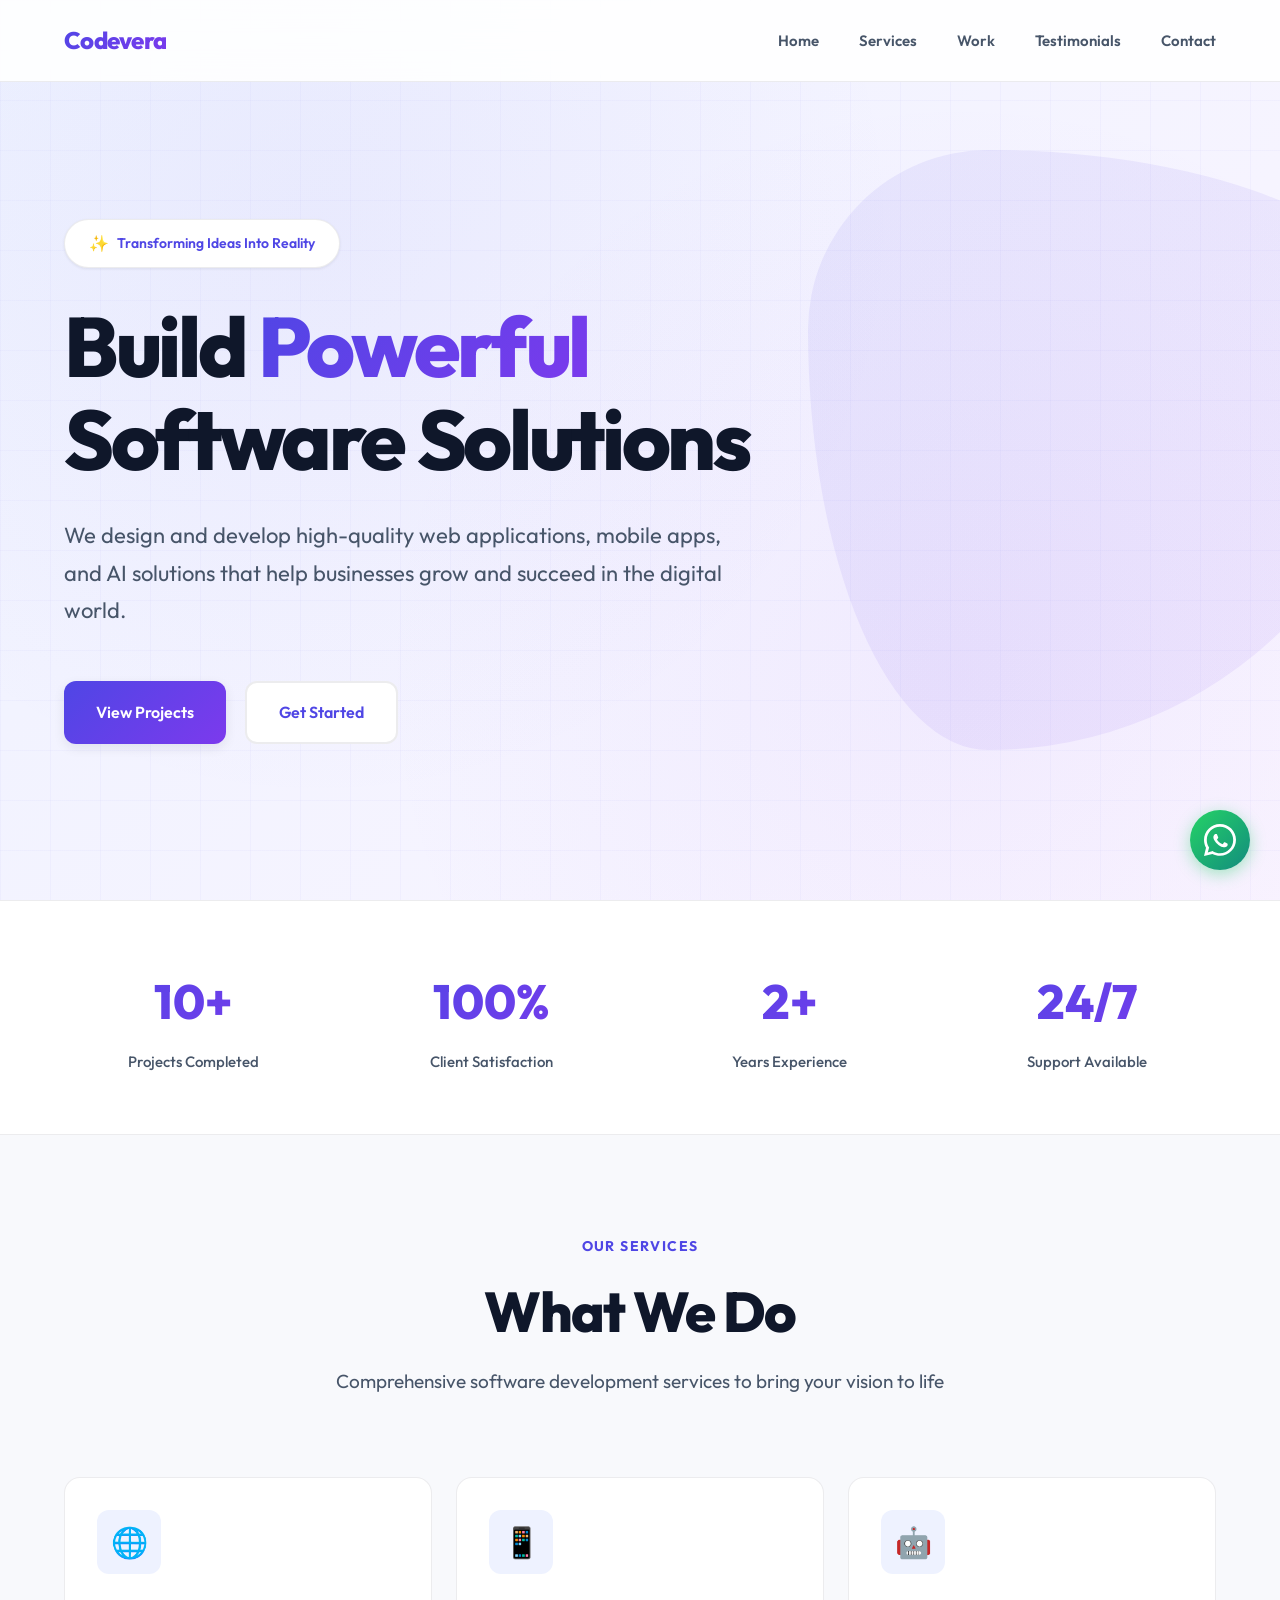
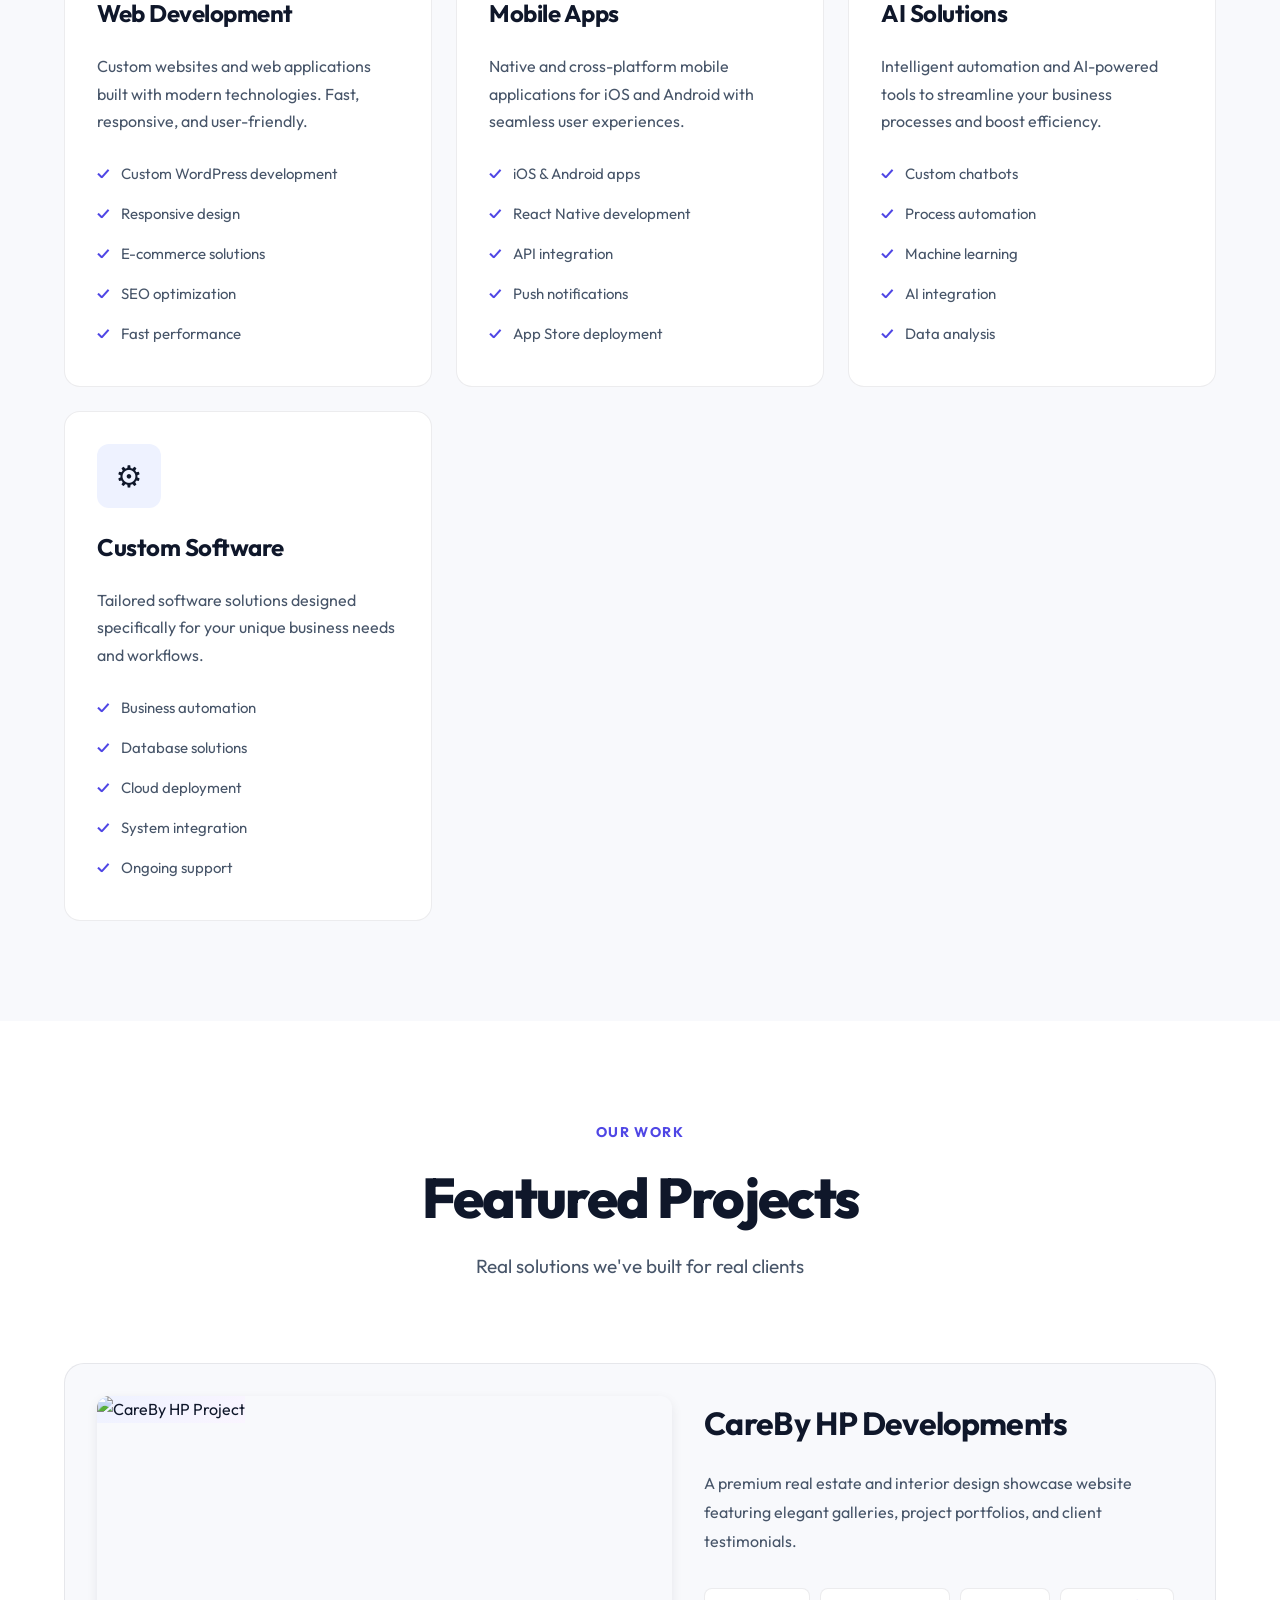
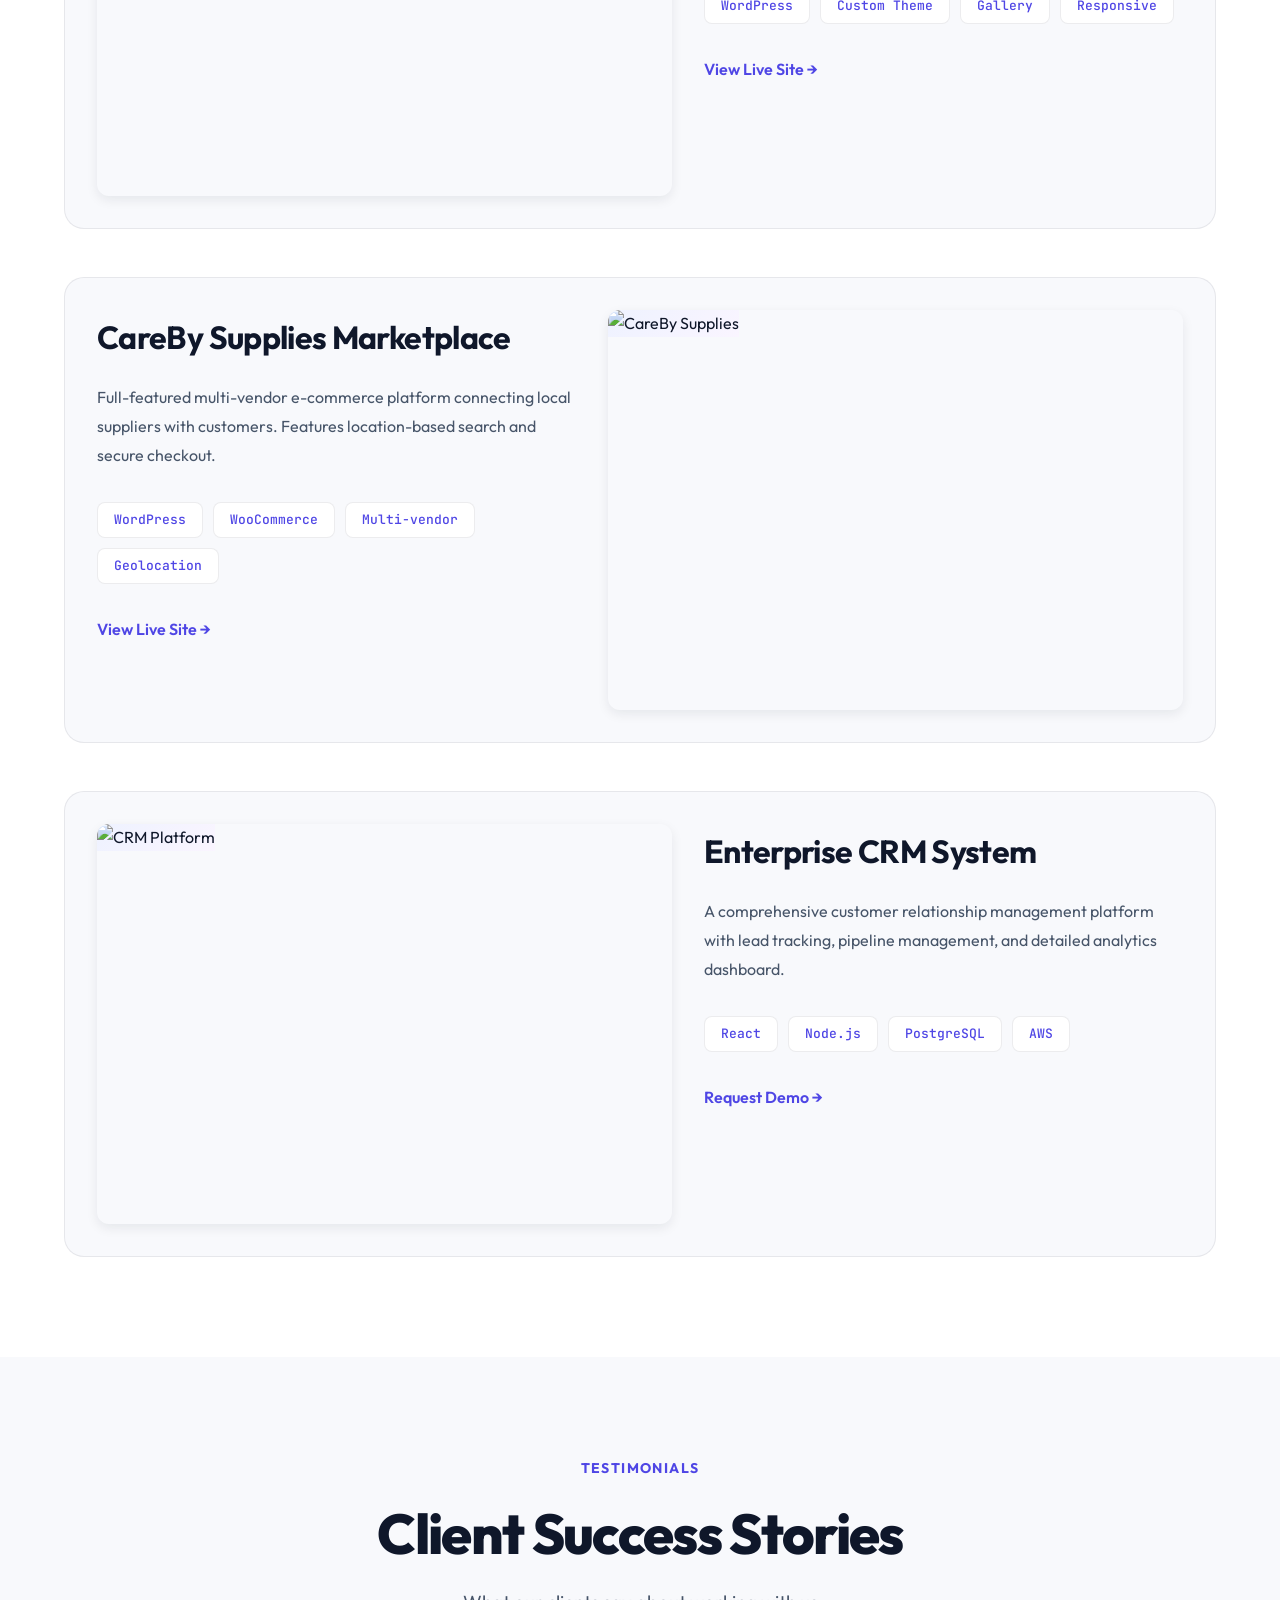
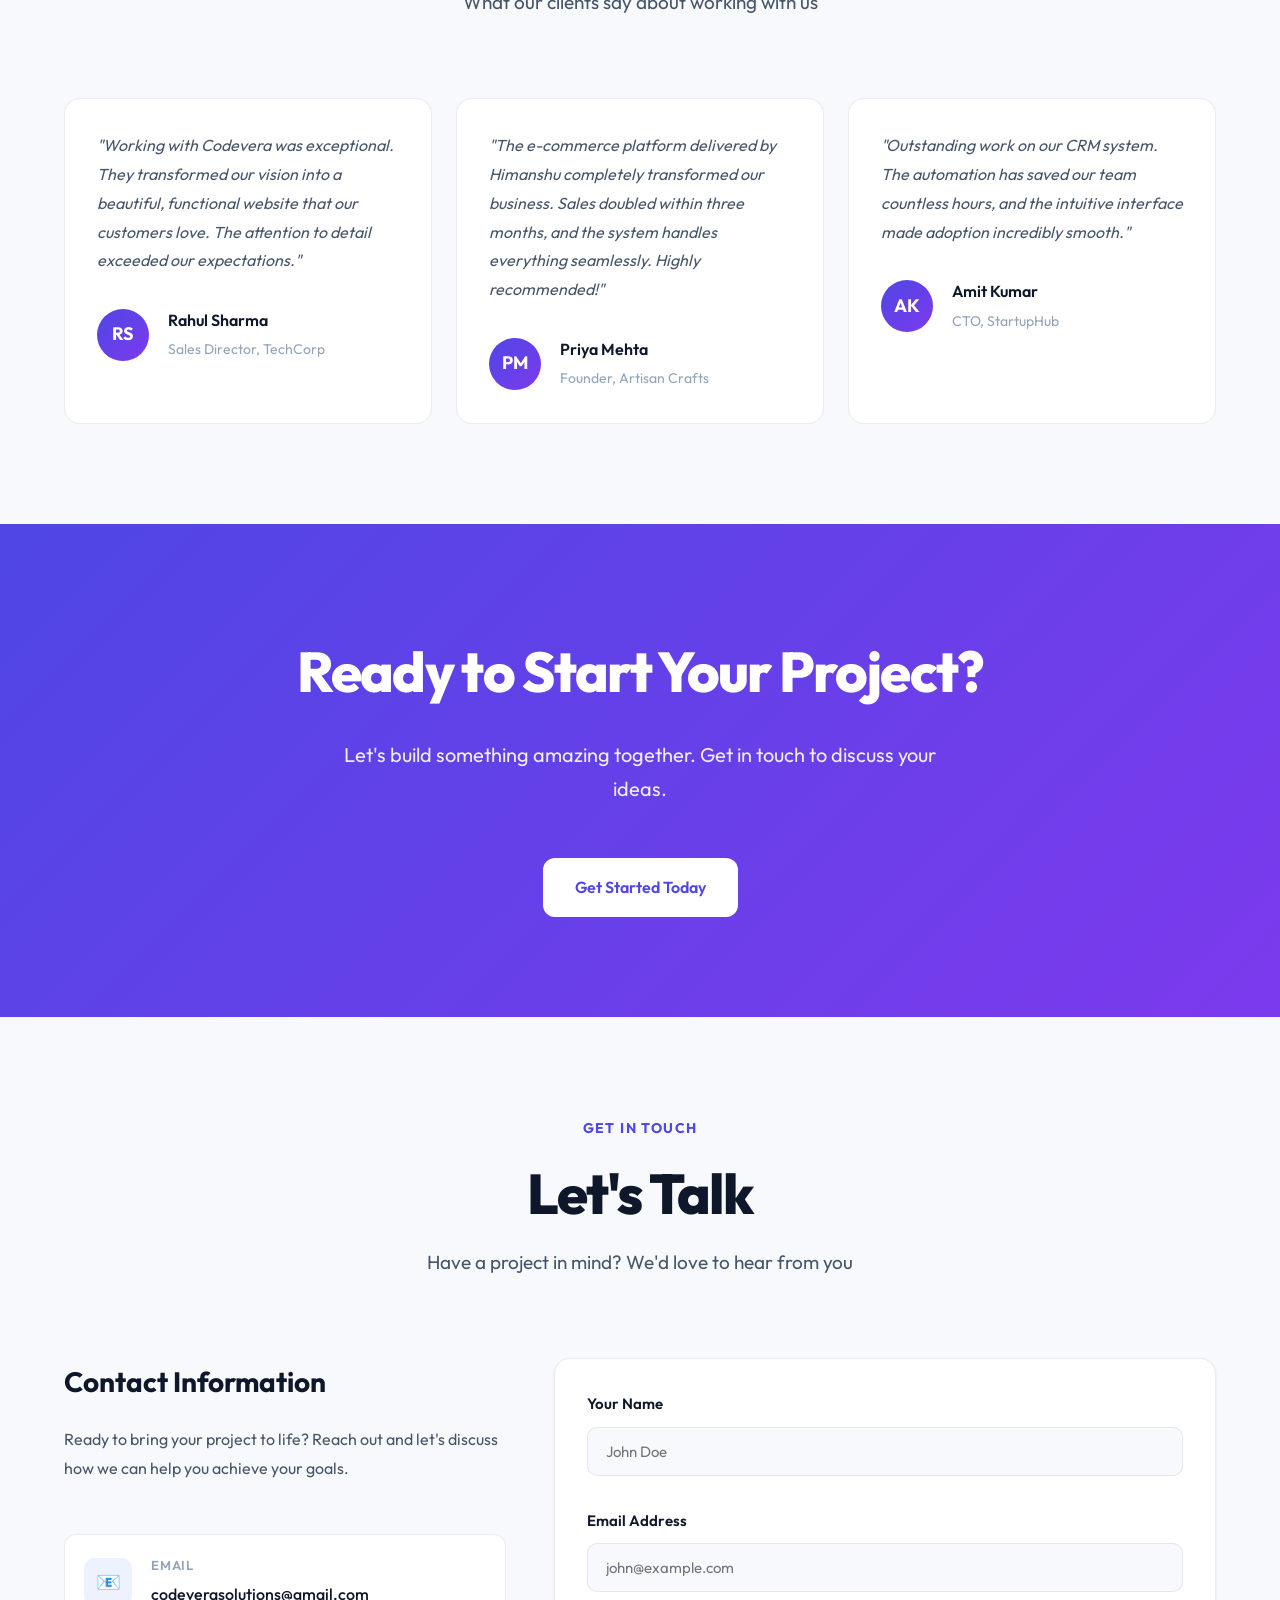
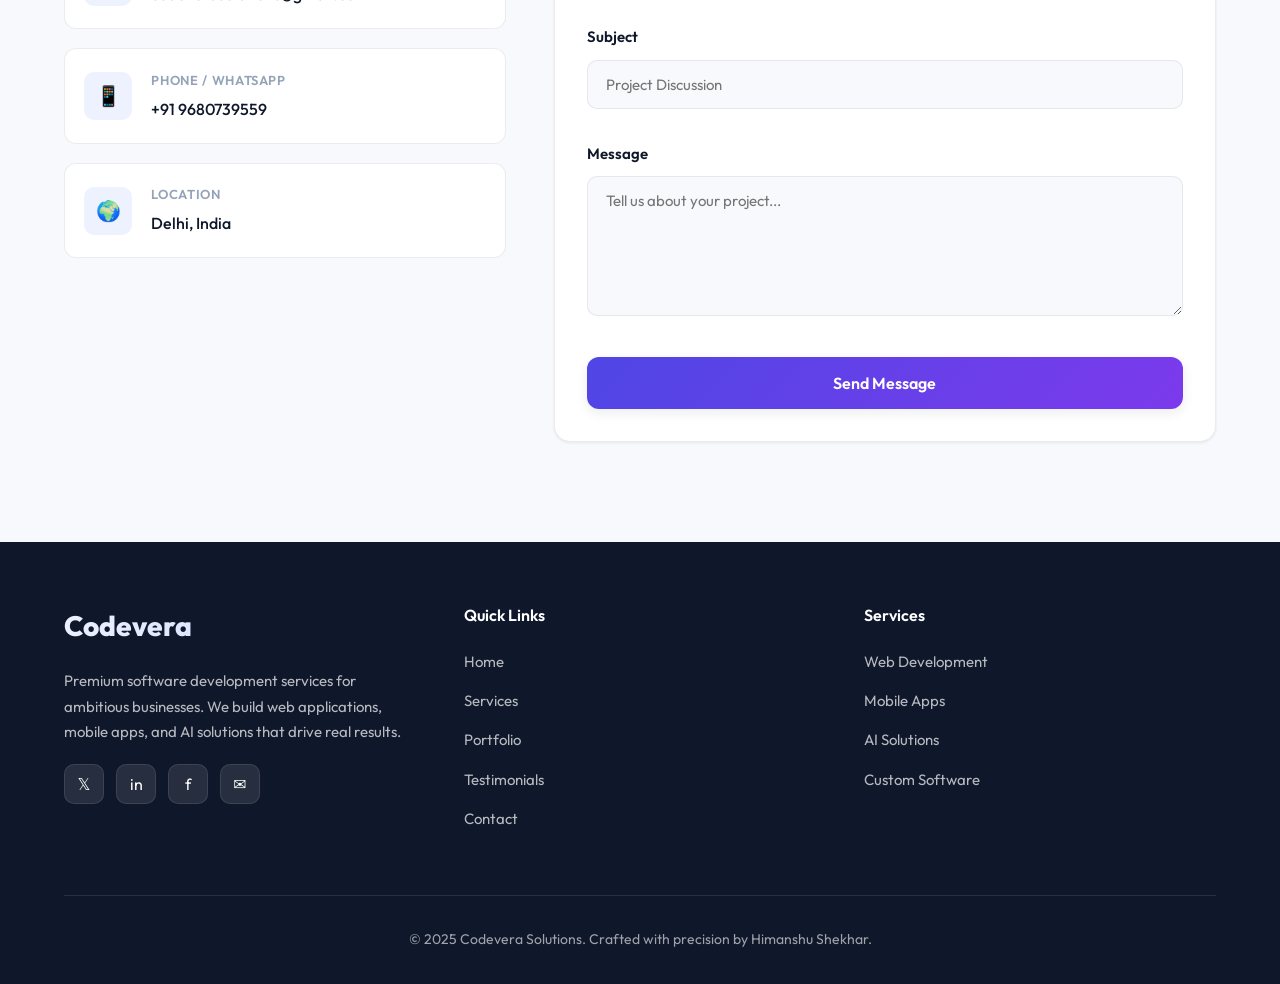
==== commit 35d2fa97: "Update index.html" ====
--- a/index.html
+++ b/index.html
@@ -12,11 +12,10 @@
            CSS VARIABLES & RESET
         ============================================ */
         :root {
-            /* Light, vibrant color palette for software company */
+            /* Colors */
             --color-bg-primary: #ffffff;
             --color-bg-secondary: #f8f9fc;
             --color-bg-tertiary: #f0f2f7;
-            --color-bg-elevated: #ffffff;
             --color-accent-primary: #4f46e5;
             --color-accent-secondary: #7c3aed;
             --color-accent-light: #eef2ff;
@@ -26,24 +25,25 @@
             --color-border: rgba(15, 23, 42, 0.08);
             --color-border-hover: rgba(15, 23, 42, 0.15);
             
-            /* Premium gradients */
+            /* Gradients */
             --gradient-primary: linear-gradient(135deg, #4f46e5 0%, #7c3aed 100%);
             --gradient-soft: linear-gradient(135deg, #eef2ff 0%, #faf5ff 100%);
             
-            /* Typography */
+            /* Typography - Fluid sizing */
             --font-display: 'Outfit', -apple-system, system-ui, sans-serif;
             --font-mono: 'JetBrains Mono', 'Courier New', monospace;
             
-            /* Spacing */
-            --space-xs: 0.5rem;
-            --space-sm: 1rem;
-            --space-md: 1.5rem;
-            --space-lg: 2.5rem;
-            --space-xl: 4rem;
-            --space-2xl: 6rem;
-            --space-3xl: 8rem;
-            
-            --section-padding: 100px;
+            /* Spacing - Responsive */
+            --space-xs: clamp(0.25rem, 0.5vw, 0.5rem);
+            --space-sm: clamp(0.5rem, 1vw, 1rem);
+            --space-md: clamp(1rem, 1.5vw, 1.5rem);
+            --space-lg: clamp(1.5rem, 2.5vw, 2.5rem);
+            --space-xl: clamp(2rem, 4vw, 4rem);
+            --space-2xl: clamp(3rem, 6vw, 6rem);
+            --space-3xl: clamp(4rem, 8vw, 8rem);
+            
+            --section-padding: clamp(60px, 10vw, 100px);
+            --container-padding: clamp(16px, 5vw, 64px);
             --container-max: 1280px;
             
             /* Shadows */
@@ -74,6 +74,7 @@
             color: var(--color-text-primary);
             line-height: 1.7;
             overflow-x: hidden;
+            font-size: clamp(14px, 1.5vw, 16px);
         }
         
         ::selection {
@@ -82,7 +83,7 @@
         }
         
         /* ============================================
-           NAVIGATION
+           NAVIGATION - Fully Responsive
         ============================================ */
         nav {
             position: fixed;
@@ -91,7 +92,7 @@
             right: 0;
             z-index: 1000;
             background: rgba(255, 255, 255, 0.9);
-            backdrop-filter: blur(20px) saturate(180%);
+            backdrop-filter: blur(20px);
             border-bottom: 1px solid var(--color-border);
             transition: all 0.4s var(--transition-smooth);
         }
@@ -104,25 +105,26 @@
         .nav-container {
             max-width: var(--container-max);
             margin: 0 auto;
-            padding: var(--space-md) var(--space-xl);
+            padding: clamp(12px, 2vw, 20px) var(--container-padding);
             display: flex;
             justify-content: space-between;
             align-items: center;
         }
         
         .logo {
-            font-size: 24px;
+            font-size: clamp(18px, 3vw, 24px);
             font-weight: 800;
             letter-spacing: -0.03em;
             background: var(--gradient-primary);
             -webkit-background-clip: text;
             -webkit-text-fill-color: transparent;
             background-clip: text;
+            white-space: nowrap;
         }
         
         .nav-links {
             display: flex;
-            gap: var(--space-xl);
+            gap: clamp(20px, 4vw, 40px);
             list-style: none;
             align-items: center;
         }
@@ -130,10 +132,11 @@
         .nav-links a {
             color: var(--color-text-secondary);
             text-decoration: none;
-            font-size: 15px;
+            font-size: clamp(13px, 1.2vw, 15px);
             font-weight: 600;
             transition: color 0.3s var(--transition-smooth);
             position: relative;
+            white-space: nowrap;
         }
         
         .nav-links a::after {
@@ -161,6 +164,9 @@
             flex-direction: column;
             gap: 5px;
             cursor: pointer;
+            padding: 8px;
+            background: none;
+            border: none;
         }
         
         .mobile-menu-toggle span {
@@ -172,14 +178,14 @@
         }
         
         /* ============================================
-           HERO SECTION
+           HERO SECTION - Responsive
         ============================================ */
         .hero {
-            min-height: 100vh;
+            min-height: clamp(600px, 100vh, 900px);
             display: flex;
             align-items: center;
             position: relative;
-            padding: 120px var(--space-xl) var(--space-xl);
+            padding: clamp(100px, 15vh, 140px) var(--container-padding) clamp(40px, 8vh, 80px);
             background: var(--gradient-soft);
             overflow: hidden;
         }
@@ -204,11 +210,12 @@
             background-image: 
                 linear-gradient(rgba(79, 70, 229, 0.03) 1px, transparent 1px),
                 linear-gradient(90deg, rgba(79, 70, 229, 0.03) 1px, transparent 1px);
-            background-size: 50px 50px;
+            background-size: clamp(30px, 5vw, 50px) clamp(30px, 5vw, 50px);
         }
         
         .hero-content {
             max-width: 1100px;
+            width: 100%;
             position: relative;
             z-index: 1;
         }
@@ -216,12 +223,12 @@
         .hero-badge {
             display: inline-flex;
             align-items: center;
-            gap: 8px;
-            padding: 10px 24px;
+            gap: clamp(6px, 1vw, 8px);
+            padding: clamp(8px, 1.5vw, 10px) clamp(16px, 3vw, 24px);
             background: white;
             border: 1px solid var(--color-border);
             border-radius: 100px;
-            font-size: 14px;
+            font-size: clamp(12px, 1.4vw, 14px);
             font-weight: 600;
             color: var(--color-accent-primary);
             margin-bottom: var(--space-lg);
@@ -231,16 +238,17 @@
         
         .hero-badge::before {
             content: '✨';
-            font-size: 16px;
+            font-size: clamp(14px, 1.6vw, 16px);
         }
         
         .hero h1 {
-            font-size: clamp(48px, 8vw, 84px);
+            font-size: clamp(32px, 8vw, 84px);
             font-weight: 800;
             line-height: 1.1;
             letter-spacing: -0.04em;
             margin-bottom: var(--space-lg);
             animation: fadeSlideDown 0.8s var(--transition-smooth) 0.2s both;
+            word-wrap: break-word;
         }
         
         .hero h1 .gradient-text {
@@ -251,7 +259,7 @@
         }
         
         .hero-description {
-            font-size: clamp(18px, 2.5vw, 22px);
+            font-size: clamp(16px, 2vw, 22px);
             color: var(--color-text-secondary);
             max-width: 680px;
             line-height: 1.7;
@@ -279,11 +287,11 @@
         
         .hero-visual {
             position: absolute;
-            right: -100px;
+            right: -10%;
             top: 50%;
             transform: translateY(-50%);
-            width: 600px;
-            height: 600px;
+            width: clamp(300px, 50vw, 600px);
+            height: clamp(300px, 50vw, 600px);
             background: var(--gradient-primary);
             border-radius: 30% 70% 70% 30% / 30% 30% 70% 70%;
             opacity: 0.08;
@@ -300,21 +308,24 @@
         }
         
         /* ============================================
-           BUTTONS
+           BUTTONS - Fully Responsive
         ============================================ */
         .btn {
             display: inline-flex;
             align-items: center;
-            gap: 10px;
-            padding: 16px 32px;
+            justify-content: center;
+            gap: clamp(6px, 1vw, 10px);
+            padding: clamp(12px, 2vw, 16px) clamp(20px, 4vw, 32px);
             font-family: var(--font-display);
-            font-size: 16px;
+            font-size: clamp(14px, 1.5vw, 16px);
             font-weight: 600;
             text-decoration: none;
-            border-radius: 12px;
+            border-radius: clamp(8px, 1.5vw, 12px);
             transition: all 0.3s var(--transition-smooth);
             cursor: pointer;
             border: none;
+            white-space: nowrap;
+            min-height: 44px; /* Touch-friendly */
         }
         
         .btn-primary {
@@ -328,6 +339,10 @@
             box-shadow: var(--shadow-lg);
         }
         
+        .btn-primary:active {
+            transform: translateY(0);
+        }
+        
         .btn-secondary {
             background: white;
             color: var(--color-accent-primary);
@@ -340,26 +355,37 @@
             box-shadow: var(--shadow-md);
         }
         
+        .btn-white {
+            background: white;
+            color: var(--color-accent-primary);
+        }
+        
+        .btn-white:hover {
+            transform: translateY(-2px);
+            box-shadow: var(--shadow-xl);
+        }
+        
         /* ============================================
-           SECTION STYLES
+           SECTION STYLES - Responsive
         ============================================ */
         section {
-            padding: var(--section-padding) var(--space-xl);
+            padding: var(--section-padding) var(--container-padding);
             position: relative;
         }
         
         .container {
             max-width: var(--container-max);
             margin: 0 auto;
+            width: 100%;
         }
         
         .section-header {
             text-align: center;
-            margin-bottom: var(--space-3xl);
+            margin-bottom: clamp(40px, 8vw, 80px);
         }
         
         .section-tag {
-            font-size: 14px;
+            font-size: clamp(12px, 1.4vw, 14px);
             font-weight: 700;
             letter-spacing: 0.1em;
             text-transform: uppercase;
@@ -368,15 +394,16 @@
         }
         
         .section-title {
-            font-size: clamp(36px, 5vw, 56px);
+            font-size: clamp(28px, 6vw, 56px);
             font-weight: 800;
             line-height: 1.2;
             letter-spacing: -0.03em;
             margin-bottom: var(--space-md);
+            word-wrap: break-word;
         }
         
         .section-description {
-            font-size: 19px;
+            font-size: clamp(16px, 2vw, 19px);
             color: var(--color-text-secondary);
             max-width: 640px;
             margin: 0 auto;
@@ -384,19 +411,19 @@
         }
         
         /* ============================================
-           STATS SECTION
+           STATS SECTION - Responsive Grid
         ============================================ */
         .stats {
             background: white;
             border-top: 1px solid var(--color-border);
             border-bottom: 1px solid var(--color-border);
-            padding: var(--space-2xl) var(--space-xl);
+            padding: clamp(40px, 6vw, 60px) var(--container-padding);
         }
         
         .stats-grid {
             display: grid;
-            grid-template-columns: repeat(auto-fit, minmax(200px, 1fr));
-            gap: var(--space-xl);
+            grid-template-columns: repeat(auto-fit, minmax(clamp(120px, 25vw, 200px), 1fr));
+            gap: clamp(20px, 4vw, 40px);
             max-width: var(--container-max);
             margin: 0 auto;
         }
@@ -406,7 +433,7 @@
         }
         
         .stat-number {
-            font-size: 48px;
+            font-size: clamp(32px, 6vw, 48px);
             font-weight: 800;
             background: var(--gradient-primary);
             -webkit-background-clip: text;
@@ -416,13 +443,13 @@
         }
         
         .stat-label {
-            font-size: 15px;
+            font-size: clamp(13px, 1.5vw, 15px);
             color: var(--color-text-secondary);
             font-weight: 500;
         }
         
         /* ============================================
-           SERVICES SECTION
+           SERVICES SECTION - Responsive Cards
         ============================================ */
         .services {
             background: var(--color-bg-secondary);
@@ -430,15 +457,15 @@
         
         .services-grid {
             display: grid;
-            grid-template-columns: repeat(auto-fit, minmax(300px, 1fr));
-            gap: var(--space-lg);
+            grid-template-columns: repeat(auto-fit, minmax(min(100%, 280px), 1fr));
+            gap: clamp(16px, 3vw, 24px);
         }
         
         .service-card {
-            padding: var(--space-xl);
+            padding: clamp(24px, 4vw, 32px);
             background: white;
             border: 1px solid var(--color-border);
-            border-radius: 16px;
+            border-radius: clamp(12px, 2vw, 16px);
             transition: all 0.4s var(--transition-smooth);
         }
         
@@ -449,19 +476,19 @@
         }
         
         .service-icon {
-            width: 64px;
-            height: 64px;
+            width: clamp(48px, 8vw, 64px);
+            height: clamp(48px, 8vw, 64px);
             background: var(--color-accent-light);
-            border-radius: 12px;
+            border-radius: clamp(8px, 1.5vw, 12px);
             display: flex;
             align-items: center;
             justify-content: center;
-            font-size: 30px;
+            font-size: clamp(24px, 4vw, 30px);
             margin-bottom: var(--space-md);
         }
         
         .service-card h3 {
-            font-size: 24px;
+            font-size: clamp(18px, 3vw, 24px);
             font-weight: 700;
             margin-bottom: var(--space-md);
             letter-spacing: -0.02em;
@@ -471,6 +498,7 @@
             color: var(--color-text-secondary);
             margin-bottom: var(--space-md);
             line-height: 1.7;
+            font-size: clamp(14px, 1.6vw, 16px);
         }
         
         .service-features {
@@ -478,11 +506,12 @@
         }
         
         .service-features li {
-            padding: 8px 0;
+            padding: clamp(6px, 1vw, 8px) 0;
             color: var(--color-text-secondary);
-            font-size: 15px;
+            font-size: clamp(13px, 1.5vw, 15px);
             position: relative;
-            padding-left: 24px;
+            padding-left: clamp(20px, 3vw, 24px);
+            line-height: 1.6;
         }
         
         .service-features li::before {
@@ -494,7 +523,7 @@
         }
         
         /* ============================================
-           PORTFOLIO SECTION
+           PORTFOLIO SECTION - Responsive Layout
         ============================================ */
         .portfolio {
             background: white;
@@ -502,17 +531,17 @@
         
         .projects-grid {
             display: grid;
-            gap: var(--space-2xl);
+            gap: clamp(24px, 5vw, 48px);
         }
         
         .project-card {
             display: grid;
-            grid-template-columns: 1.2fr 1fr;
-            gap: var(--space-2xl);
-            padding: var(--space-2xl);
+            grid-template-columns: 1fr;
+            gap: clamp(20px, 4vw, 32px);
+            padding: clamp(20px, 4vw, 32px);
             background: var(--color-bg-secondary);
             border: 1px solid var(--color-border);
-            border-radius: 20px;
+            border-radius: clamp(12px, 2.5vw, 20px);
             transition: all 0.4s var(--transition-smooth);
         }
         
@@ -521,19 +550,12 @@
             transform: translateY(-4px);
         }
         
-        .project-card:nth-child(even) {
-            grid-template-columns: 1fr 1.2fr;
-        }
-        
-        .project-card:nth-child(even) .project-image {
-            order: 2;
-        }
-        
         .project-image {
-            border-radius: 12px;
+            border-radius: clamp(8px, 1.5vw, 12px);
             overflow: hidden;
             box-shadow: var(--shadow-md);
-            height: 400px;
+            height: clamp(200px, 40vw, 400px);
+            width: 100%;
             position: relative;
         }
         
@@ -549,7 +571,7 @@
         }
         
         .project-info h3 {
-            font-size: 32px;
+            font-size: clamp(20px, 4vw, 32px);
             font-weight: 700;
             margin-bottom: var(--space-md);
             letter-spacing: -0.02em;
@@ -559,22 +581,22 @@
             color: var(--color-text-secondary);
             margin-bottom: var(--space-lg);
             line-height: 1.8;
-            font-size: 16px;
+            font-size: clamp(14px, 1.6vw, 16px);
         }
         
         .project-tags {
             display: flex;
             flex-wrap: wrap;
-            gap: 10px;
+            gap: clamp(6px, 1vw, 10px);
             margin-bottom: var(--space-lg);
         }
         
         .project-tag {
-            padding: 6px 16px;
+            padding: clamp(4px, 1vw, 6px) clamp(12px, 2vw, 16px);
             background: white;
             border: 1px solid var(--color-border);
-            border-radius: 8px;
-            font-size: 13px;
+            border-radius: clamp(6px, 1vw, 8px);
+            font-size: clamp(11px, 1.3vw, 13px);
             font-family: var(--font-mono);
             color: var(--color-accent-primary);
             font-weight: 500;
@@ -583,19 +605,20 @@
         .project-link {
             display: inline-flex;
             align-items: center;
-            gap: 8px;
+            gap: clamp(6px, 1vw, 8px);
             color: var(--color-accent-primary);
             font-weight: 600;
             text-decoration: none;
             transition: gap 0.3s var(--transition-smooth);
+            font-size: clamp(14px, 1.6vw, 16px);
         }
         
         .project-link:hover {
-            gap: 12px;
+            gap: clamp(10px, 1.5vw, 12px);
         }
         
         /* ============================================
-           TESTIMONIALS
+           TESTIMONIALS - Responsive Cards
         ============================================ */
         .testimonials {
             background: var(--color-bg-secondary);
@@ -603,15 +626,15 @@
         
         .testimonials-grid {
             display: grid;
-            grid-template-columns: repeat(auto-fit, minmax(350px, 1fr));
-            gap: var(--space-lg);
+            grid-template-columns: repeat(auto-fit, minmax(min(100%, 300px), 1fr));
+            gap: clamp(16px, 3vw, 24px);
         }
         
         .testimonial-card {
-            padding: var(--space-xl);
+            padding: clamp(20px, 4vw, 32px);
             background: white;
             border: 1px solid var(--color-border);
-            border-radius: 16px;
+            border-radius: clamp(12px, 2vw, 16px);
             transition: all 0.3s var(--transition-smooth);
         }
         
@@ -622,7 +645,7 @@
         
         .testimonial-text {
             color: var(--color-text-secondary);
-            font-size: 16px;
+            font-size: clamp(14px, 1.6vw, 16px);
             line-height: 1.8;
             margin-bottom: var(--space-lg);
             font-style: italic;
@@ -635,31 +658,33 @@
         }
         
         .author-avatar {
-            width: 52px;
-            height: 52px;
+            width: clamp(44px, 7vw, 52px);
+            height: clamp(44px, 7vw, 52px);
+            min-width: 44px;
+            min-height: 44px;
             background: var(--gradient-primary);
             border-radius: 50%;
             display: flex;
             align-items: center;
             justify-content: center;
             font-weight: 700;
-            font-size: 18px;
+            font-size: clamp(16px, 2.5vw, 18px);
             color: white;
         }
         
         .author-info h4 {
-            font-size: 16px;
+            font-size: clamp(14px, 1.6vw, 16px);
             font-weight: 600;
             margin-bottom: 4px;
         }
         
         .author-info p {
-            font-size: 14px;
+            font-size: clamp(12px, 1.4vw, 14px);
             color: var(--color-text-tertiary);
         }
         
         /* ============================================
-           CTA SECTION
+           CTA SECTION - Responsive
         ============================================ */
         .cta-section {
             background: var(--gradient-primary);
@@ -668,14 +693,14 @@
         }
         
         .cta-content h2 {
-            font-size: clamp(36px, 5vw, 56px);
+            font-size: clamp(28px, 6vw, 56px);
             font-weight: 800;
             margin-bottom: var(--space-md);
             letter-spacing: -0.03em;
         }
         
         .cta-content p {
-            font-size: 20px;
+            font-size: clamp(16px, 2.5vw, 20px);
             opacity: 0.9;
             margin-bottom: var(--space-xl);
             max-width: 600px;
@@ -683,18 +708,8 @@
             margin-right: auto;
         }
         
-        .btn-white {
-            background: white;
-            color: var(--color-accent-primary);
-        }
-        
-        .btn-white:hover {
-            transform: translateY(-2px);
-            box-shadow: var(--shadow-xl);
-        }
-        
         /* ============================================
-           CONTACT SECTION
+           CONTACT SECTION - Responsive
         ============================================ */
         .contact {
             background: var(--color-bg-secondary);
@@ -702,12 +717,12 @@
         
         .contact-content {
             display: grid;
-            grid-template-columns: 1fr 1.5fr;
-            gap: var(--space-3xl);
+            grid-template-columns: 1fr;
+            gap: clamp(24px, 5vw, 48px);
         }
         
         .contact-info h3 {
-            font-size: 28px;
+            font-size: clamp(20px, 4vw, 28px);
             font-weight: 700;
             margin-bottom: var(--space-md);
         }
@@ -716,6 +731,7 @@
             color: var(--color-text-secondary);
             margin-bottom: var(--space-xl);
             line-height: 1.8;
+            font-size: clamp(14px, 1.6vw, 16px);
         }
         
         .contact-details {
@@ -731,7 +747,7 @@
             padding: var(--space-md);
             background: white;
             border: 1px solid var(--color-border);
-            border-radius: 12px;
+            border-radius: clamp(8px, 1.5vw, 12px);
             transition: all 0.3s var(--transition-smooth);
         }
         
@@ -741,18 +757,20 @@
         }
         
         .contact-item-icon {
-            width: 48px;
-            height: 48px;
+            width: clamp(40px, 6vw, 48px);
+            height: clamp(40px, 6vw, 48px);
+            min-width: 40px;
+            min-height: 40px;
             background: var(--color-accent-light);
-            border-radius: 10px;
+            border-radius: clamp(8px, 1.2vw, 10px);
             display: flex;
             align-items: center;
             justify-content: center;
-            font-size: 20px;
+            font-size: clamp(18px, 2.5vw, 20px);
         }
         
         .contact-item-text h4 {
-            font-size: 13px;
+            font-size: clamp(11px, 1.3vw, 13px);
             color: var(--color-text-tertiary);
             margin-bottom: 4px;
             text-transform: uppercase;
@@ -761,17 +779,18 @@
         }
         
         .contact-item-text p {
-            font-size: 16px;
+            font-size: clamp(13px, 1.6vw, 16px);
             color: var(--color-text-primary);
             margin: 0;
             font-weight: 500;
+            word-break: break-all;
         }
         
         .contact-form {
             background: white;
-            padding: var(--space-xl);
+            padding: clamp(20px, 4vw, 32px);
             border: 1px solid var(--color-border);
-            border-radius: 16px;
+            border-radius: clamp(12px, 2vw, 16px);
             box-shadow: var(--shadow-sm);
         }
         
@@ -781,22 +800,22 @@
         
         .form-group label {
             display: block;
-            font-size: 15px;
+            font-size: clamp(13px, 1.5vw, 15px);
             font-weight: 600;
-            margin-bottom: 10px;
+            margin-bottom: clamp(8px, 1.2vw, 10px);
             color: var(--color-text-primary);
         }
         
         .form-group input,
         .form-group textarea {
             width: 100%;
-            padding: 14px 18px;
+            padding: clamp(12px, 2vw, 14px) clamp(14px, 2.5vw, 18px);
             background: var(--color-bg-secondary);
             border: 1.5px solid var(--color-border);
-            border-radius: 10px;
+            border-radius: clamp(8px, 1.2vw, 10px);
             color: var(--color-text-primary);
             font-family: var(--font-display);
-            font-size: 15px;
+            font-size: clamp(14px, 1.5vw, 15px);
             transition: all 0.3s var(--transition-smooth);
         }
         
@@ -809,23 +828,25 @@
         }
         
         .form-group textarea {
-            min-height: 140px;
+            min-height: clamp(120px, 20vw, 140px);
             resize: vertical;
         }
         
         /* ============================================
-           WHATSAPP BUTTON
+           WHATSAPP BUTTON - Touch Optimized
         ============================================ */
         .whatsapp-float {
             position: fixed;
-            bottom: 30px;
-            right: 30px;
+            bottom: clamp(16px, 3vw, 30px);
+            right: clamp(16px, 3vw, 30px);
             z-index: 999;
         }
         
         .whatsapp-button {
-            width: 60px;
-            height: 60px;
+            width: clamp(50px, 8vw, 60px);
+            height: clamp(50px, 8vw, 60px);
+            min-width: 50px;
+            min-height: 50px;
             background: linear-gradient(135deg, #25d366 0%, #128c7e 100%);
             border-radius: 50%;
             display: flex;
@@ -837,31 +858,36 @@
             transition: all 0.3s var(--transition-smooth);
         }
         
+        .whatsapp-button svg {
+            width: clamp(28px, 5vw, 32px);
+            height: clamp(28px, 5vw, 32px);
+        }
+        
         .whatsapp-button:hover {
             transform: scale(1.1);
             box-shadow: 0 8px 24px rgba(37, 211, 102, 0.5);
         }
         
         /* ============================================
-           FOOTER
+           FOOTER - Responsive
         ============================================ */
         footer {
             background: var(--color-text-primary);
             color: white;
-            padding: var(--space-2xl) var(--space-xl) var(--space-lg);
+            padding: clamp(40px, 6vw, 60px) var(--container-padding) clamp(24px, 4vw, 32px);
         }
         
         .footer-content {
             max-width: var(--container-max);
             margin: 0 auto;
             display: grid;
-            grid-template-columns: 1.5fr 1fr 1fr;
-            gap: var(--space-2xl);
+            grid-template-columns: repeat(auto-fit, minmax(min(100%, 250px), 1fr));
+            gap: clamp(24px, 5vw, 48px);
             margin-bottom: var(--space-xl);
         }
         
         .footer-brand h3 {
-            font-size: 28px;
+            font-size: clamp(20px, 4vw, 28px);
             font-weight: 800;
             margin-bottom: var(--space-md);
             background: linear-gradient(135deg, #eef2ff 0%, #c7d2fe 100%);
@@ -874,25 +900,30 @@
             color: rgba(255, 255, 255, 0.7);
             line-height: 1.7;
             margin-bottom: var(--space-md);
+            font-size: clamp(13px, 1.5vw, 15px);
         }
         
         .social-links {
             display: flex;
-            gap: 12px;
+            gap: clamp(8px, 1.5vw, 12px);
+            flex-wrap: wrap;
         }
         
         .social-link {
-            width: 40px;
-            height: 40px;
+            width: clamp(36px, 5vw, 40px);
+            height: clamp(36px, 5vw, 40px);
+            min-width: 36px;
+            min-height: 36px;
             background: rgba(255, 255, 255, 0.1);
             border: 1px solid rgba(255, 255, 255, 0.1);
-            border-radius: 10px;
+            border-radius: clamp(8px, 1.2vw, 10px);
             display: flex;
             align-items: center;
             justify-content: center;
             color: white;
             text-decoration: none;
             transition: all 0.3s var(--transition-smooth);
+            font-size: clamp(14px, 2vw, 16px);
         }
         
         .social-link:hover {
@@ -901,7 +932,7 @@
         }
         
         .footer-links h4 {
-            font-size: 16px;
+            font-size: clamp(14px, 1.8vw, 16px);
             font-weight: 600;
             margin-bottom: var(--space-md);
         }
@@ -911,13 +942,13 @@
         }
         
         .footer-links ul li {
-            margin-bottom: 12px;
+            margin-bottom: clamp(8px, 1.5vw, 12px);
         }
         
         .footer-links ul li a {
             color: rgba(255, 255, 255, 0.7);
             text-decoration: none;
-            font-size: 15px;
+            font-size: clamp(13px, 1.5vw, 15px);
             transition: color 0.3s;
         }
         
@@ -932,51 +963,49 @@
             border-top: 1px solid rgba(255, 255, 255, 0.1);
             text-align: center;
             color: rgba(255, 255, 255, 0.6);
-            font-size: 14px;
+            font-size: clamp(12px, 1.4vw, 14px);
         }
         
         /* ============================================
-           RESPONSIVE
+           RESPONSIVE BREAKPOINTS
         ============================================ */
-        @media (max-width: 1024px) {
-            .hero-visual {
-                display: none;
-            }
-            
-            .project-card,
-            .project-card:nth-child(even),
+        
+        /* Tablet & Desktop - Side by side layouts */
+        @media (min-width: 768px) {
+            .project-card {
+                grid-template-columns: 1.2fr 1fr;
+            }
+            
+            .project-card:nth-child(even) {
+                grid-template-columns: 1fr 1.2fr;
+            }
+            
+            .project-card:nth-child(even) .project-image {
+                order: 2;
+            }
+            
             .contact-content {
-                grid-template-columns: 1fr;
-            }
-            
-            .project-card:nth-child(even) .project-image {
-                order: 0;
-            }
-            
-            .footer-content {
-                grid-template-columns: 1fr;
-            }
-        }
-        
-        @media (max-width: 768px) {
-            :root {
-                --section-padding: 60px;
-            }
-            
+                grid-template-columns: 1fr 1.5fr;
+            }
+        }
+        
+        /* Mobile Navigation */
+        @media (max-width: 767px) {
             .nav-links {
                 position: fixed;
-                top: 73px;
+                top: calc(clamp(12px, 2vw, 20px) * 2 + clamp(18px, 3vw, 24px) + 2px);
                 left: 0;
                 right: 0;
                 background: white;
                 flex-direction: column;
-                padding: var(--space-xl);
+                padding: var(--space-xl) var(--container-padding);
                 gap: var(--space-md);
-                transform: translateY(-100%);
+                transform: translateY(-150%);
                 opacity: 0;
                 pointer-events: none;
                 transition: all 0.4s var(--transition-smooth);
                 box-shadow: var(--shadow-lg);
+                align-items: stretch;
             }
             
             .nav-links.active {
@@ -985,6 +1014,13 @@
                 pointer-events: all;
             }
             
+            .nav-links a {
+                text-align: center;
+                padding: 12px;
+                border-radius: 8px;
+                background: var(--color-bg-secondary);
+            }
+            
             .mobile-menu-toggle {
                 display: flex;
             }
@@ -1001,13 +1037,38 @@
                 transform: rotate(-45deg) translate(6px, -6px);
             }
             
-            .project-image {
-                height: 250px;
-            }
-            
-            .services-grid,
-            .testimonials-grid {
-                grid-template-columns: 1fr;
+            .hero-visual {
+                display: none;
+            }
+        }
+        
+        /* Small mobile optimization */
+        @media (max-width: 480px) {
+            .hero-cta {
+                flex-direction: column;
+                width: 100%;
+            }
+            
+            .hero-cta .btn {
+                width: 100%;
+            }
+            
+            .stats-grid {
+                grid-template-columns: repeat(2, 1fr);
+            }
+        }
+        
+        /* Very small screens */
+        @media (max-width: 360px) {
+            :root {
+                --container-padding: 12px;
+            }
+        }
+        
+        /* Large screens - max width optimization */
+        @media (min-width: 1440px) {
+            .hero-visual {
+                right: 5%;
             }
         }
     </style>
@@ -1025,11 +1086,11 @@
                 <li><a href="#testimonials">Testimonials</a></li>
                 <li><a href="#contact">Contact</a></li>
             </ul>
-            <div class="mobile-menu-toggle" id="mobileToggle">
+            <button class="mobile-menu-toggle" id="mobileToggle" aria-label="Toggle menu">
                 <span></span>
                 <span></span>
                 <span></span>
-            </div>
+            </button>
         </div>
     </nav>
     
@@ -1163,7 +1224,7 @@
             </div>
             
             <div class="projects-grid">
-                <!-- Project 1: CareBy HP Developments -->
+                <!-- Project 1 -->
                 <div class="project-card">
                     <div class="project-image">
                         <img src="[data-uri]" alt="CareBy HP Project" id="project1">
@@ -1171,7 +1232,7 @@
                     <div class="project-info">
                         <h3>CareBy HP Developments</h3>
                         <p>
-                            A premium real estate and interior design showcase website featuring elegant galleries, project portfolios, and client testimonials. Built to highlight luxury home renovations and construction projects.
+                            A premium real estate and interior design showcase website featuring elegant galleries, project portfolios, and client testimonials.
                         </p>
                         <div class="project-tags">
                             <span class="project-tag">WordPress</span>
@@ -1185,7 +1246,7 @@
                     </div>
                 </div>
                 
-                <!-- Project 2: CareBy Supplies -->
+                <!-- Project 2 -->
                 <div class="project-card">
                     <div class="project-image">
                         <img src="[data-uri]" alt="CareBy Supplies" id="project2">
@@ -1193,7 +1254,7 @@
                     <div class="project-info">
                         <h3>CareBy Supplies Marketplace</h3>
                         <p>
-                            Full-featured multi-vendor e-commerce platform connecting local suppliers with customers. Features include location-based search, product categories, comparison tools, and secure checkout.
+                            Full-featured multi-vendor e-commerce platform connecting local suppliers with customers. Features location-based search and secure checkout.
                         </p>
                         <div class="project-tags">
                             <span class="project-tag">WordPress</span>
@@ -1207,7 +1268,7 @@
                     </div>
                 </div>
                 
-                <!-- Project 3: Custom CRM -->
+                <!-- Project 3 -->
                 <div class="project-card">
                     <div class="project-image">
                         <img src="[data-uri]" alt="CRM Platform" id="project3">
@@ -1215,7 +1276,7 @@
                     <div class="project-info">
                         <h3>Enterprise CRM System</h3>
                         <p>
-                            A comprehensive customer relationship management platform with lead tracking, pipeline management, automated workflows, and detailed analytics dashboard for sales teams.
+                            A comprehensive customer relationship management platform with lead tracking, pipeline management, and detailed analytics dashboard.
                         </p>
                         <div class="project-tags">
                             <span class="project-tag">React</span>
@@ -1246,7 +1307,7 @@
             <div class="testimonials-grid">
                 <div class="testimonial-card">
                     <p class="testimonial-text">
-                        "Working with Codevera was exceptional. They transformed our vision into a beautiful, functional website that our customers love. The attention to detail and professional approach exceeded our expectations."
+                        "Working with Codevera was exceptional. They transformed our vision into a beautiful, functional website that our customers love. The attention to detail exceeded our expectations."
                     </p>
                     <div class="testimonial-author">
                         <div class="author-avatar">RS</div>
@@ -1272,7 +1333,7 @@
                 
                 <div class="testimonial-card">
                     <p class="testimonial-text">
-                        "Outstanding work on our CRM system. The automation has saved our team countless hours, and the intuitive interface made adoption incredibly smooth. Great communication throughout the project."
+                        "Outstanding work on our CRM system. The automation has saved our team countless hours, and the intuitive interface made adoption incredibly smooth."
                     </p>
                     <div class="testimonial-author">
                         <div class="author-avatar">AK</div>
@@ -1375,7 +1436,8 @@
     <div class="whatsapp-float">
         <a href="https://wa.me/919680739559?text=Hi%2C%20I%27m%20interested%20in%20your%20services" 
            target="_blank" 
-           class="whatsapp-button">
+           class="whatsapp-button"
+           aria-label="Chat on WhatsApp">
             <svg width="32" height="32" viewBox="0 0 32 32" fill="none" xmlns="http://www.w3.org/2000/svg">
                 <path d="M16 0C7.164 0 0 7.164 0 16C0 18.832 0.736 21.488 2.02 23.796L0 32L8.416 30.016C10.656 31.144 13.248 31.8 16 31.8C24.836 31.8 32 24.636 32 15.8C32 7.064 24.836 0 16 0ZM16 29.2C13.536 29.2 11.216 28.548 9.204 27.392L8.72 27.104L3.76 28.44L5.12 23.624L4.796 23.116C3.524 20.984 2.8 18.56 2.8 16C2.8 8.716 8.716 2.8 16 2.8C23.284 2.8 29.2 8.716 29.2 16C29.2 23.284 23.284 29.2 16 29.2ZM23.26 19.52C22.9 19.34 21.14 18.48 20.8 18.36C20.46 18.24 20.22 18.18 19.98 18.54C19.74 18.9 19.06 19.7 18.86 19.94C18.66 20.18 18.46 20.2 18.1 20.02C17.74 19.84 16.56 19.46 15.18 18.24C14.08 17.28 13.34 16.1 13.14 15.74C12.94 15.38 13.12 15.18 13.3 15C13.46 14.84 13.66 14.58 13.84 14.38C14.02 14.18 14.08 14.04 14.2 13.8C14.32 13.56 14.26 13.36 14.16 13.18C14.06 13 13.34 11.24 13.04 10.52C12.74 9.82 12.44 9.92 12.22 9.92H11.56C11.32 9.92 10.96 10.02 10.62 10.38C10.28 10.74 9.36 11.6 9.36 13.36C9.36 15.12 10.66 16.82 10.84 17.06C11.02 17.3 13.34 20.88 16.88 22.44C17.7 22.8 18.34 23 18.84 23.12C19.66 23.38 20.42 23.34 21.02 23.24C21.68 23.12 23.12 22.46 23.42 21.74C23.72 21.02 23.72 20.4 23.62 20.24C23.52 20.08 23.62 19.7 23.26 19.52Z" fill="white"/>
             </svg>
@@ -1391,10 +1453,10 @@
                     Premium software development services for ambitious businesses. We build web applications, mobile apps, and AI solutions that drive real results.
                 </p>
                 <div class="social-links">
-                    <a href="#" class="social-link">𝕏</a>
-                    <a href="#" class="social-link">in</a>
-                    <a href="#" class="social-link">f</a>
-                    <a href="mailto:codeverasolutions@gmail.com" class="social-link">✉</a>
+                    <a href="#" class="social-link" aria-label="Twitter">𝕏</a>
+                    <a href="#" class="social-link" aria-label="LinkedIn">in</a>
+                    <a href="#" class="social-link" aria-label="Facebook">f</a>
+                    <a href="mailto:codeverasolutions@gmail.com" class="social-link" aria-label="Email">✉</a>
                 </div>
             </div>
             
@@ -1439,6 +1501,9 @@
             const img = document.getElementById(id);
             if (img) {
                 img.src = images[id];
+                img.onerror = function() {
+                    this.style.background = 'linear-gradient(135deg, #eef2ff 0%, #faf5ff 100%)';
+                };
             }
         });
         
@@ -1469,6 +1534,14 @@
             });
         });
         
+        // Close menu on outside click
+        document.addEventListener('click', (e) => {
+            if (!navbar.contains(e.target) && navLinks.classList.contains('active')) {
+                mobileToggle.classList.remove('active');
+                navLinks.classList.remove('active');
+            }
+        });
+        
         // Contact form
         const contactForm = document.getElementById('contactForm');
         contactForm.addEventListener('submit', (e) => {
@@ -1495,9 +1568,10 @@
                 e.preventDefault();
                 const target = document.querySelector(this.getAttribute('href'));
                 if (target) {
-                    const offsetTop = target.offsetTop - 70;
+                    const navHeight = navbar.offsetHeight;
+                    const targetPosition = target.offsetTop - navHeight;
                     window.scrollTo({
-                        top: offsetTop,
+                        top: targetPosition,
                         behavior: 'smooth'
                     });
                 }
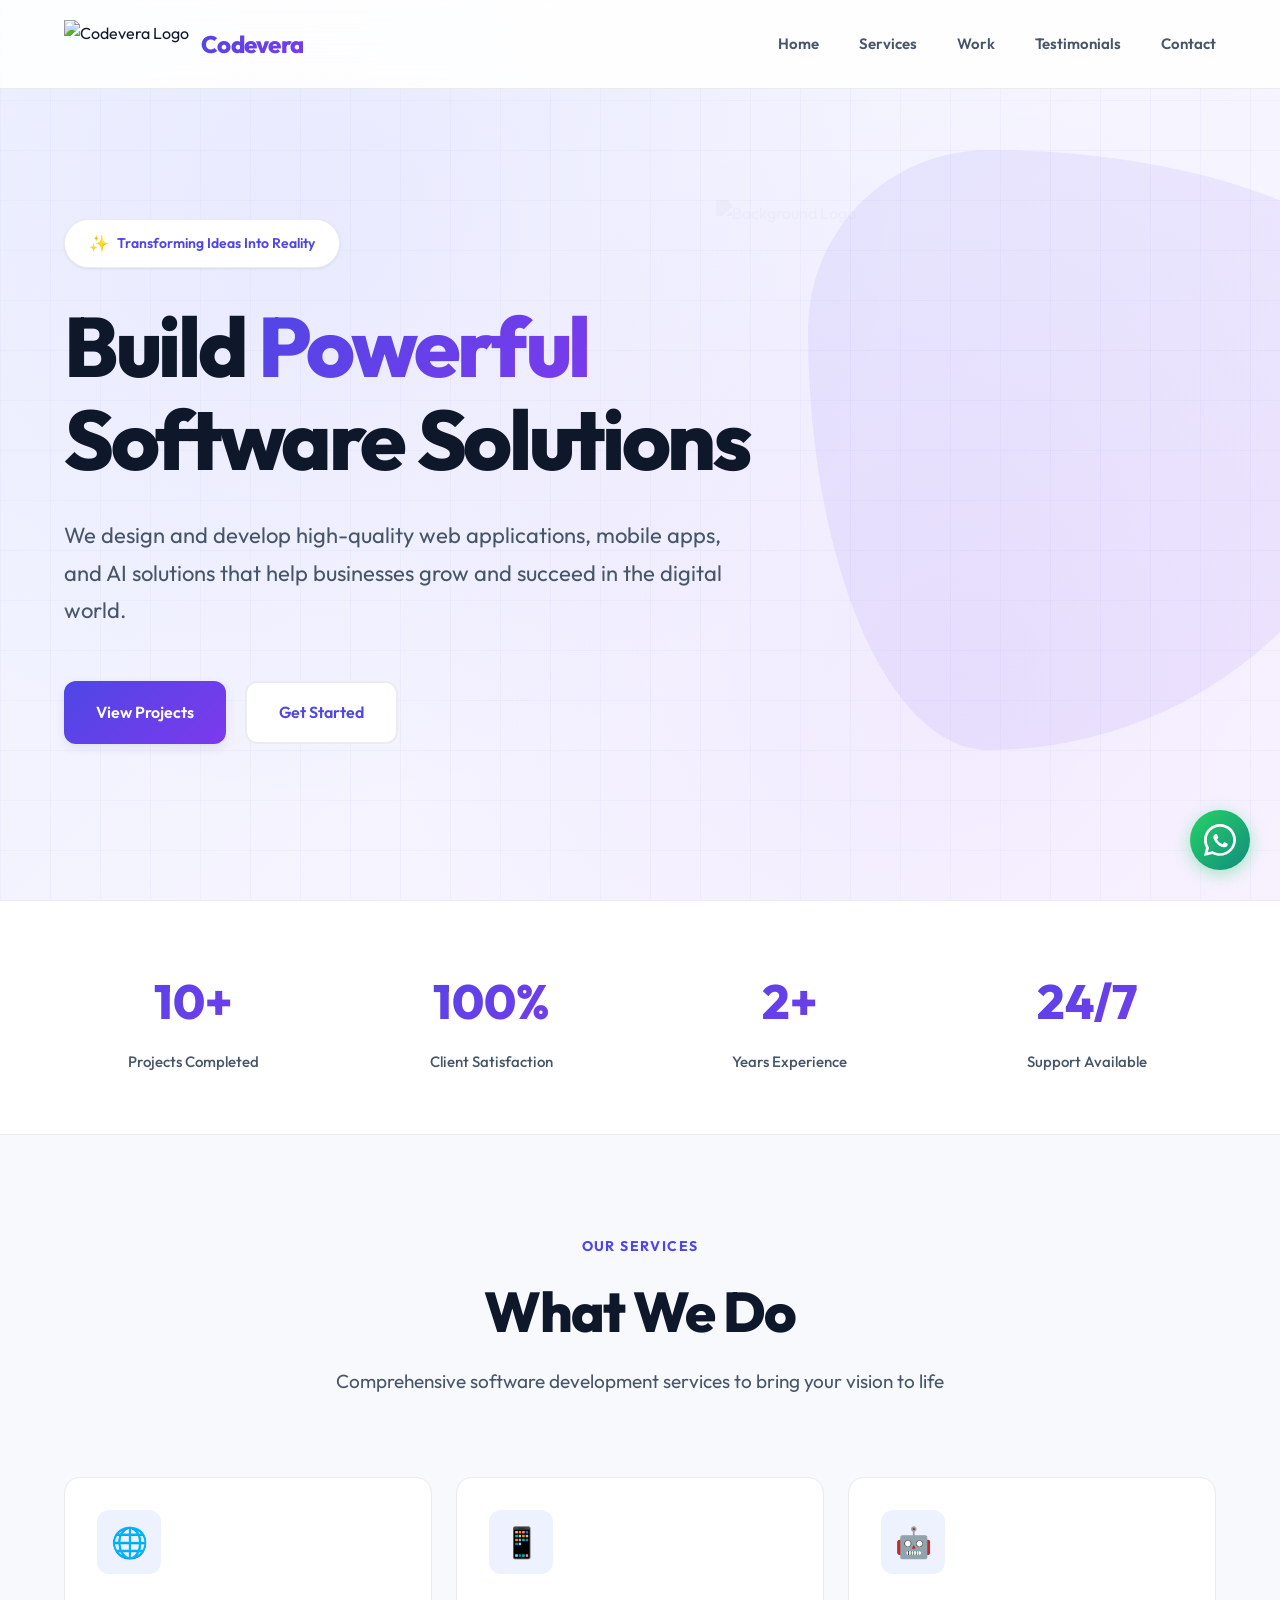
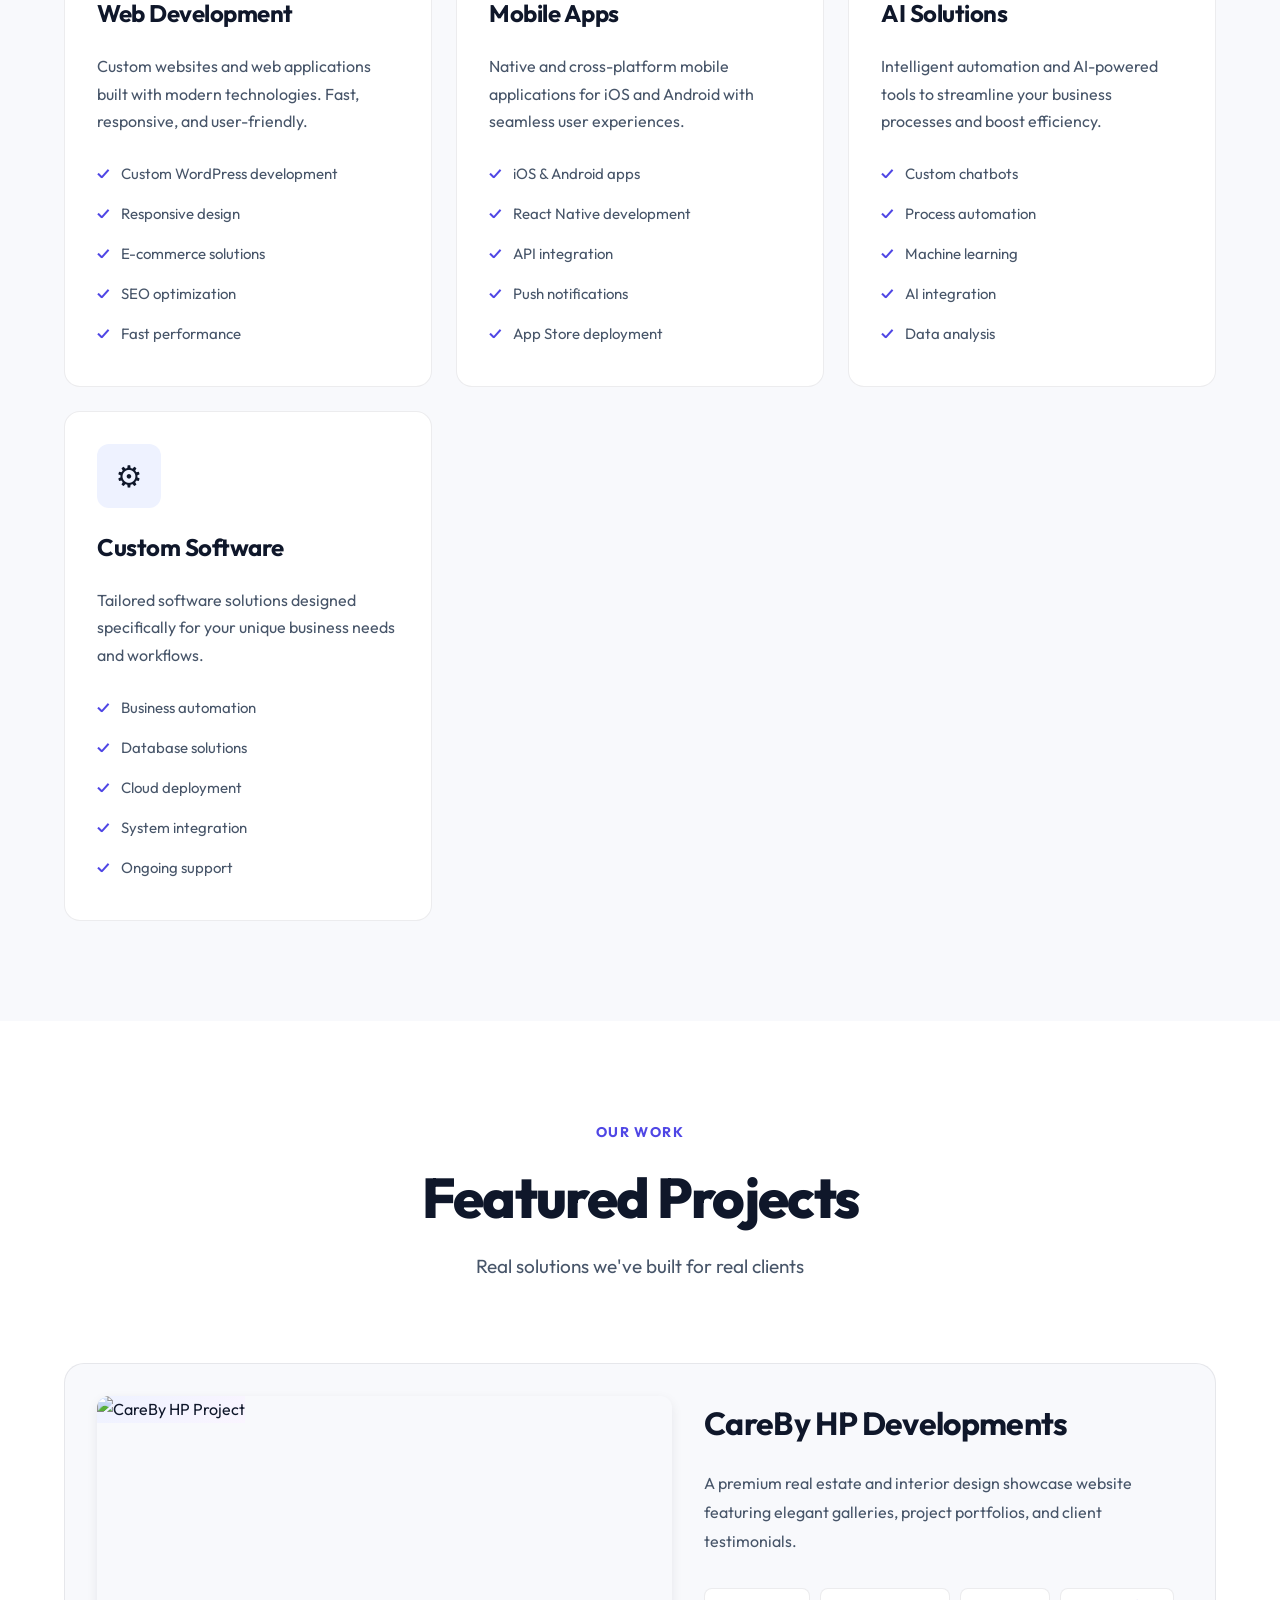
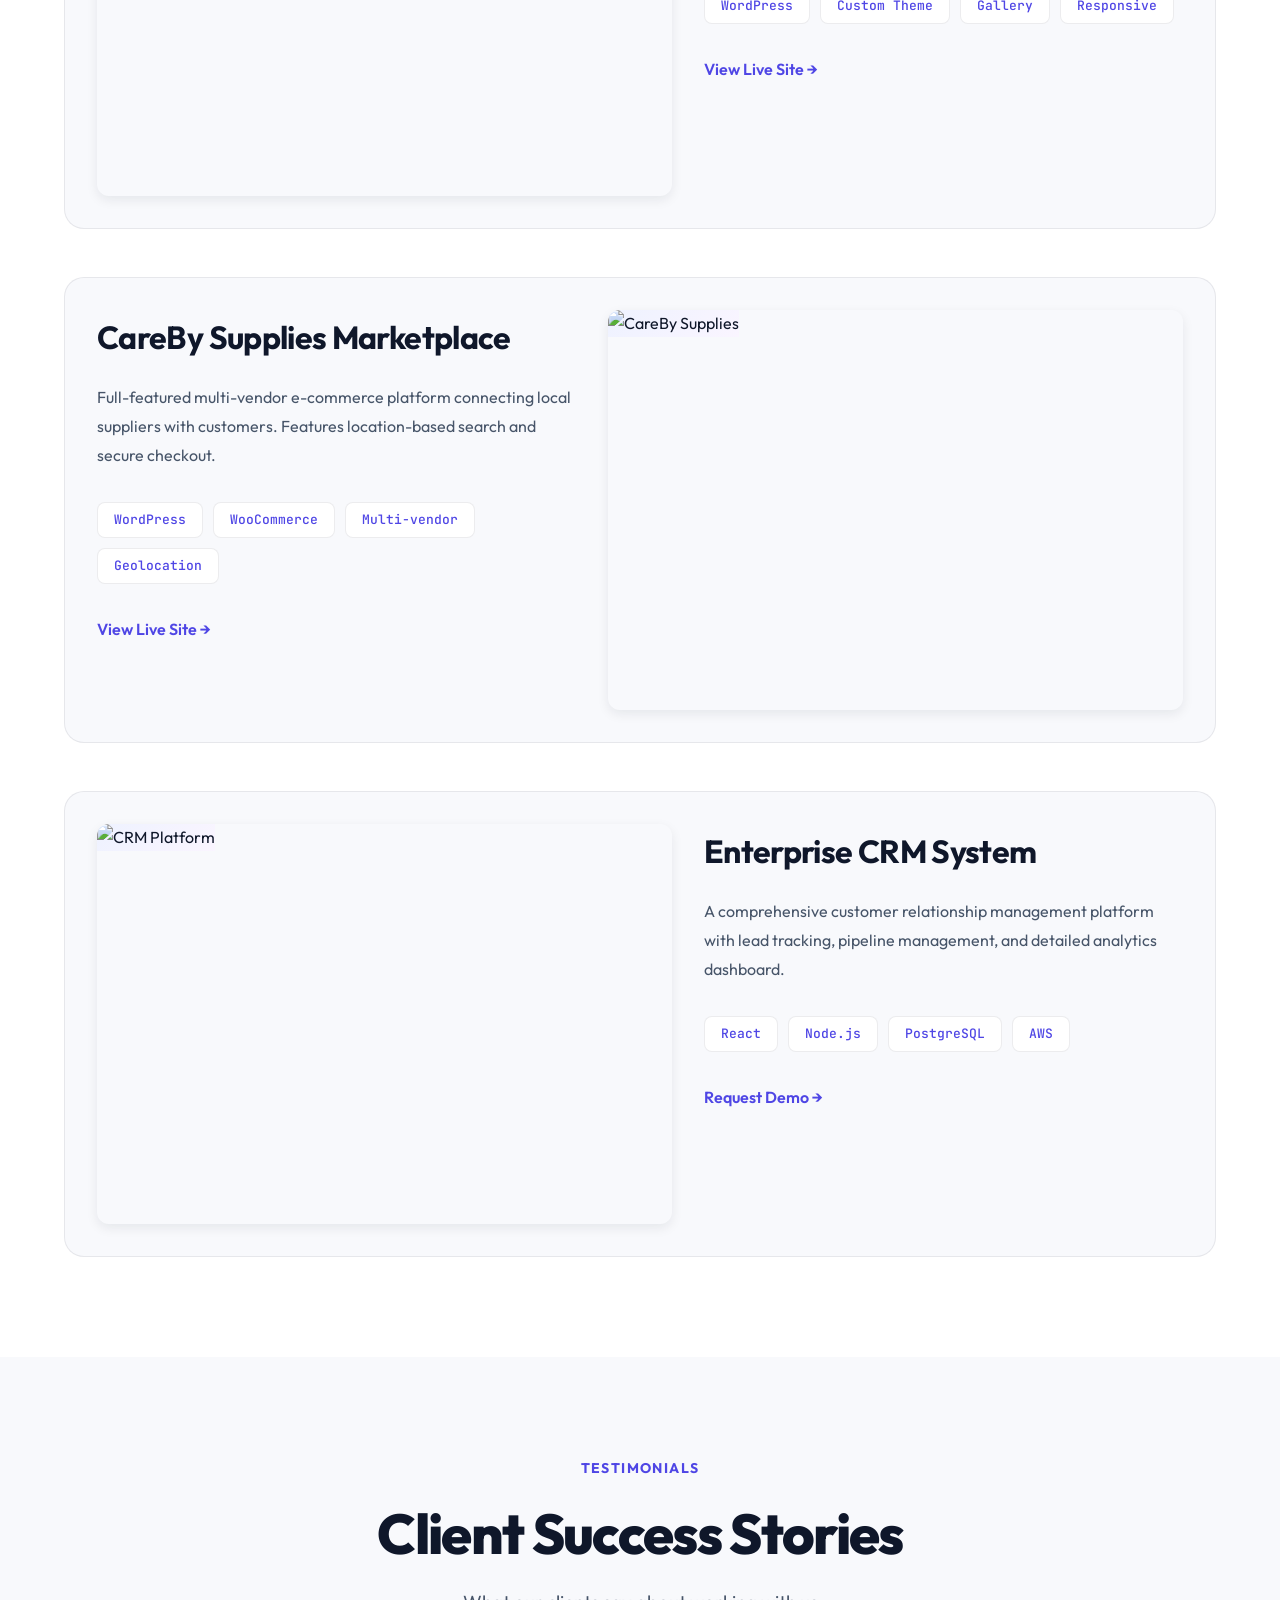
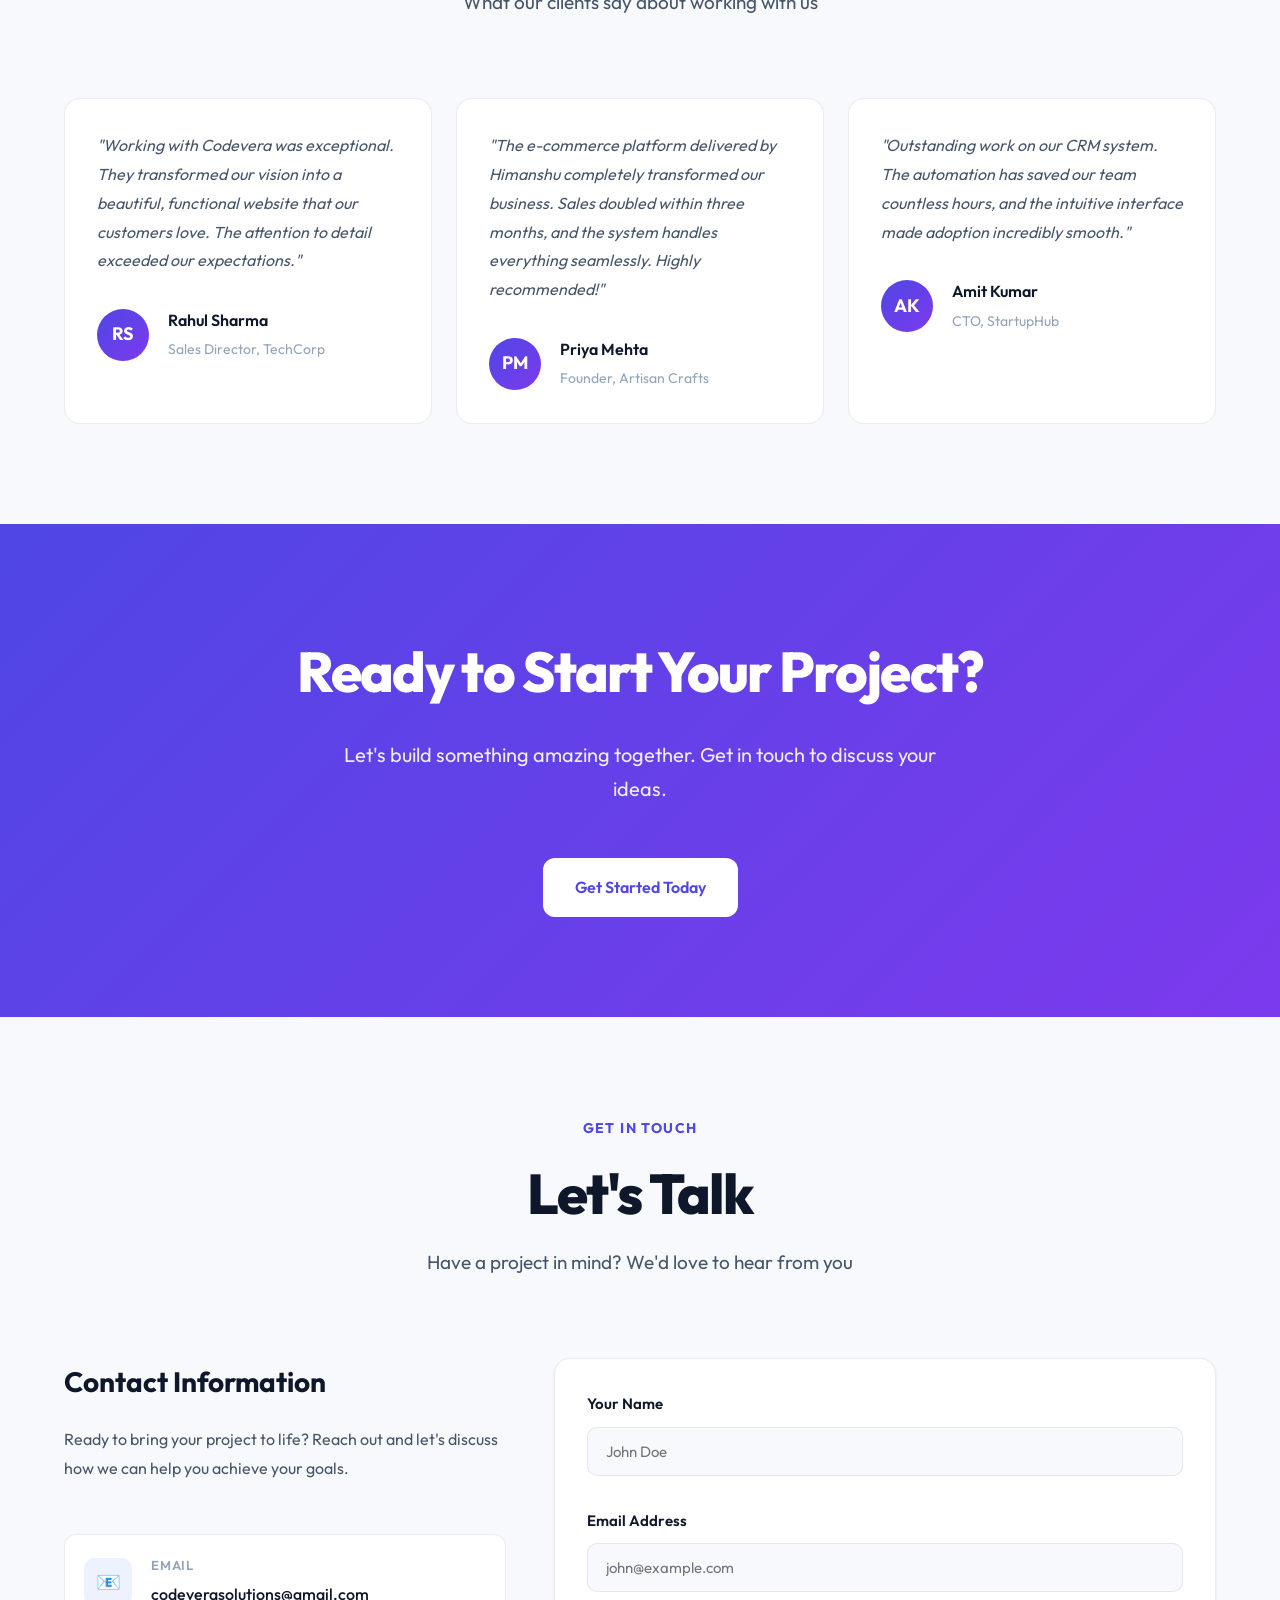
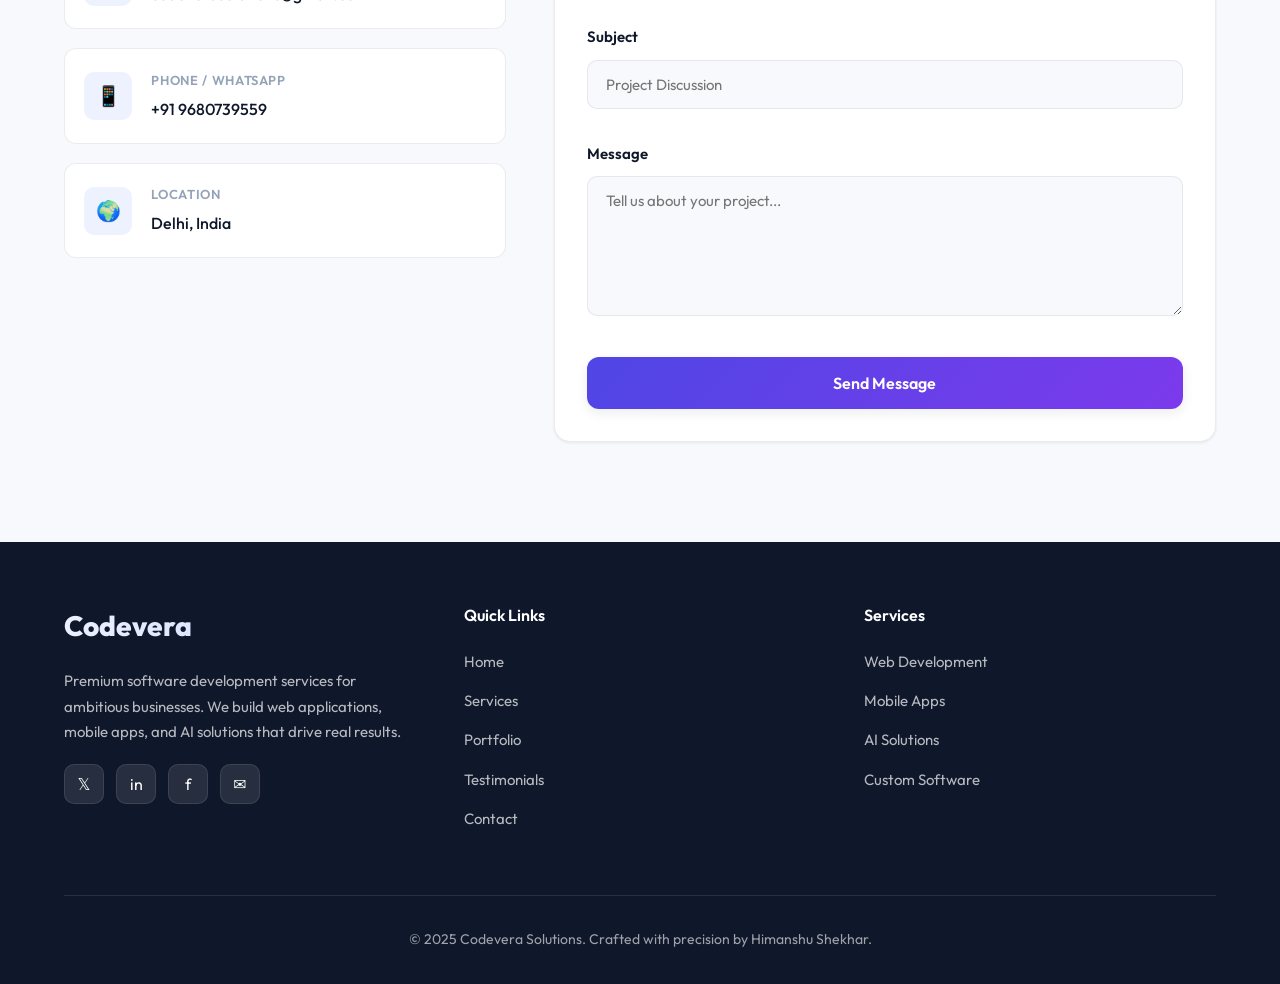
==== commit d6cc5ddf: "Update index.html" ====
--- a/index.html
+++ b/index.html
@@ -112,6 +112,19 @@
         }
         
         .logo {
+            display: flex;
+            align-items: center;
+            gap: clamp(8px, 1.5vw, 12px);
+            white-space: nowrap;
+        }
+        
+        .logo img {
+            height: clamp(32px, 5vw, 48px);
+            width: auto;
+            object-fit: contain;
+        }
+        
+        .logo-text {
             font-size: clamp(18px, 3vw, 24px);
             font-weight: 800;
             letter-spacing: -0.03em;
@@ -119,7 +132,6 @@
             -webkit-background-clip: text;
             -webkit-text-fill-color: transparent;
             background-clip: text;
-            white-space: nowrap;
         }
         
         .nav-links {
@@ -296,6 +308,40 @@
             border-radius: 30% 70% 70% 30% / 30% 30% 70% 70%;
             opacity: 0.08;
             animation: morph 8s ease-in-out infinite;
+        }
+        
+        .hero-logo-bg {
+            position: absolute;
+            right: 5%;
+            top: 50%;
+            transform: translateY(-50%);
+            width: clamp(250px, 40vw, 500px);
+            height: clamp(250px, 40vw, 500px);
+            opacity: 0.03;
+            animation: floatRotate 20s ease-in-out infinite;
+            pointer-events: none;
+        }
+        
+        .hero-logo-bg img {
+            width: 100%;
+            height: 100%;
+            object-fit: contain;
+            filter: grayscale(100%) brightness(0) invert(0.4);
+        }
+        
+        @keyframes floatRotate {
+            0%, 100% {
+                transform: translateY(-50%) rotate(0deg) scale(1);
+            }
+            25% {
+                transform: translateY(-55%) rotate(5deg) scale(1.05);
+            }
+            50% {
+                transform: translateY(-50%) rotate(0deg) scale(1);
+            }
+            75% {
+                transform: translateY(-45%) rotate(-5deg) scale(0.95);
+            }
         }
         
         @keyframes morph {
@@ -1037,7 +1083,8 @@
                 transform: rotate(-45deg) translate(6px, -6px);
             }
             
-            .hero-visual {
+            .hero-visual,
+            .hero-logo-bg {
                 display: none;
             }
         }
@@ -1078,7 +1125,10 @@
     <!-- NAVIGATION -->
     <nav id="navbar">
         <div class="nav-container">
-            <div class="logo">Codevera</div>
+            <div class="logo">
+                <img src="https://i.ibb.co/ymmWhYg0/logo.png" alt="Codevera Logo">
+                <span class="logo-text">Codevera</span>
+            </div>
             <ul class="nav-links" id="navLinks">
                 <li><a href="#home">Home</a></li>
                 <li><a href="#services">Services</a></li>
@@ -1099,6 +1149,9 @@
         <div class="hero-pattern"></div>
         <div class="hero-grid"></div>
         <div class="hero-visual"></div>
+        <div class="hero-logo-bg">
+            <img src="https://i.ibb.co/spz1DbBn/logo-bg.png" alt="Background Logo">
+        </div>
         <div class="hero-content">
             <div class="hero-badge">Transforming Ideas Into Reality</div>
             <h1>
@@ -1491,9 +1544,9 @@
     <script>
         // Load project images
         const images = {
-            project1: '/mnt/user-data/uploads/1773918332143_image.png',
-            project2: '/mnt/user-data/uploads/Screenshot__64_.png',
-            project3: '/mnt/user-data/uploads/Screenshot__66_.png'
+            project1: 'https://i.ibb.co/C57qkKj7/1773918332143-image.png',
+            project2: 'https://i.ibb.co/wFTZ4CgY/Screenshot-64.png',
+            project3: 'https://i.ibb.co/pBZFDXfW/Screenshot-66.png'
         };
         
         // Set image sources
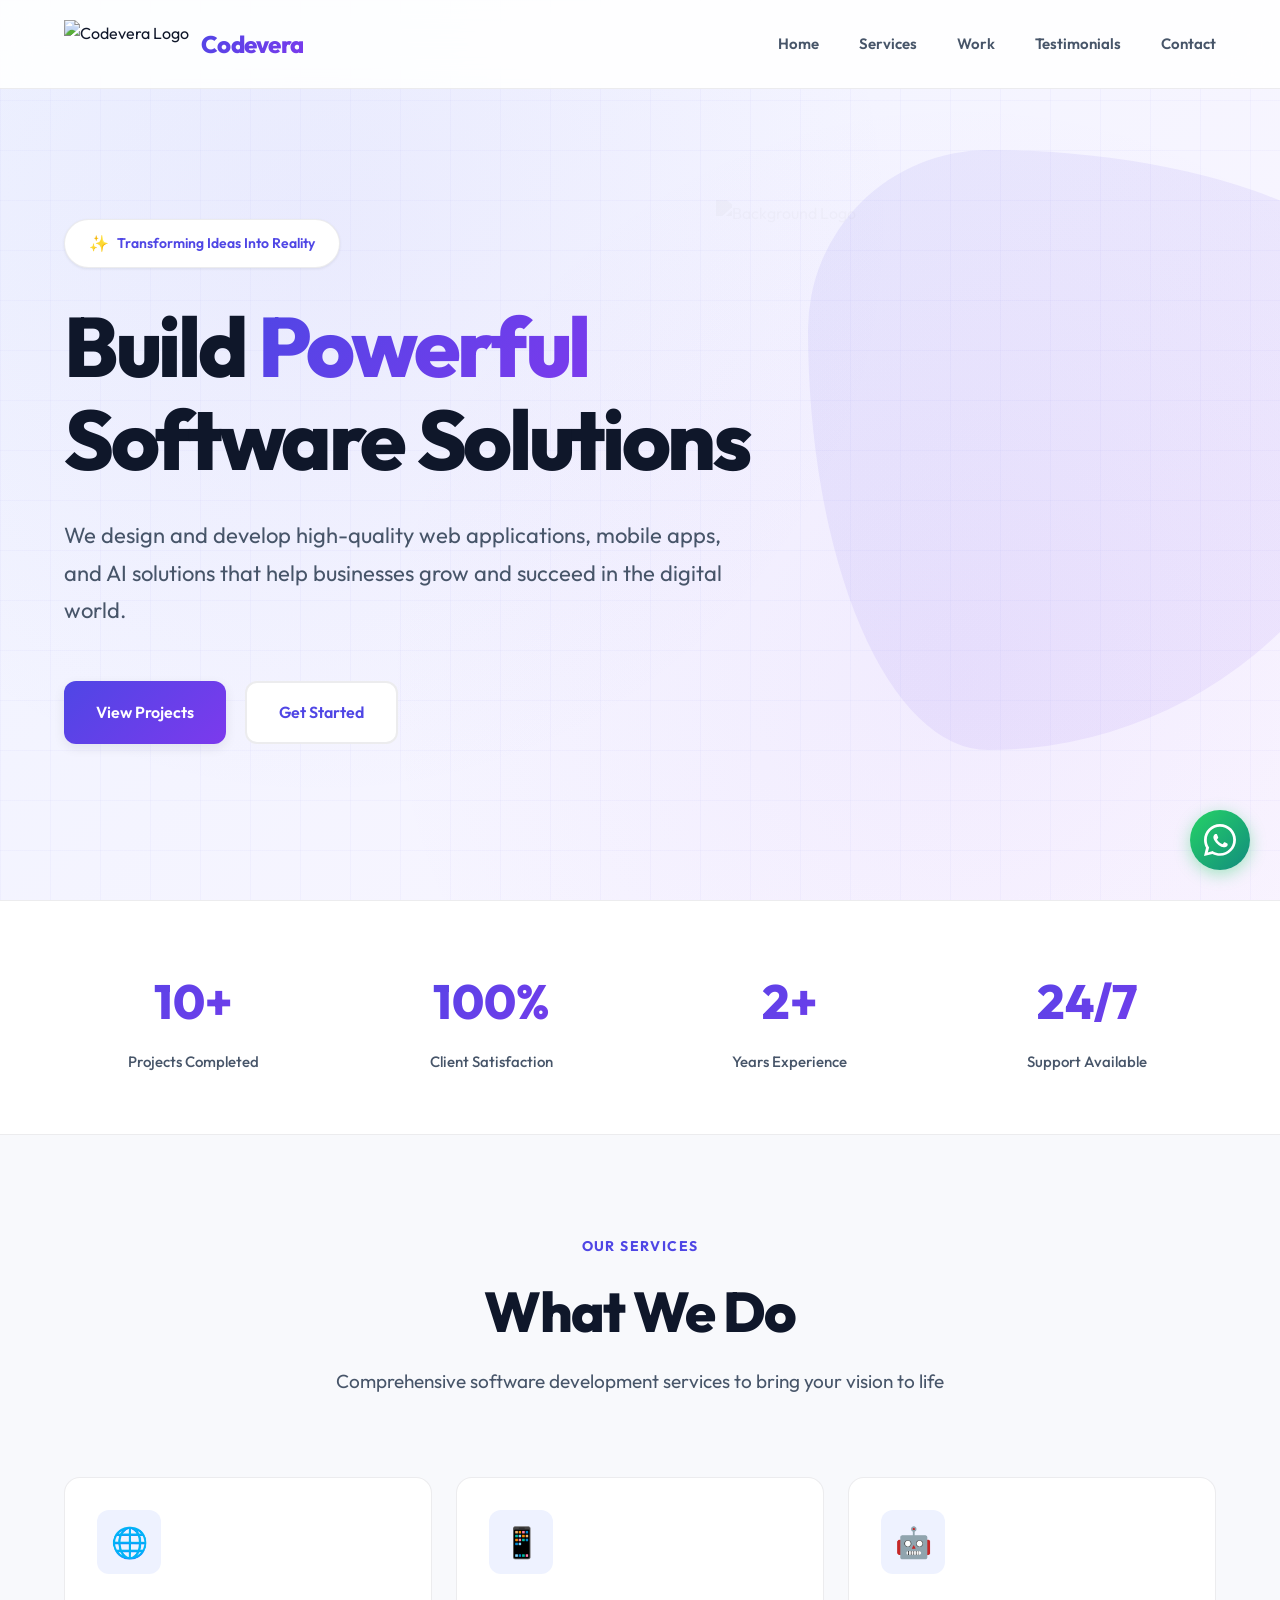
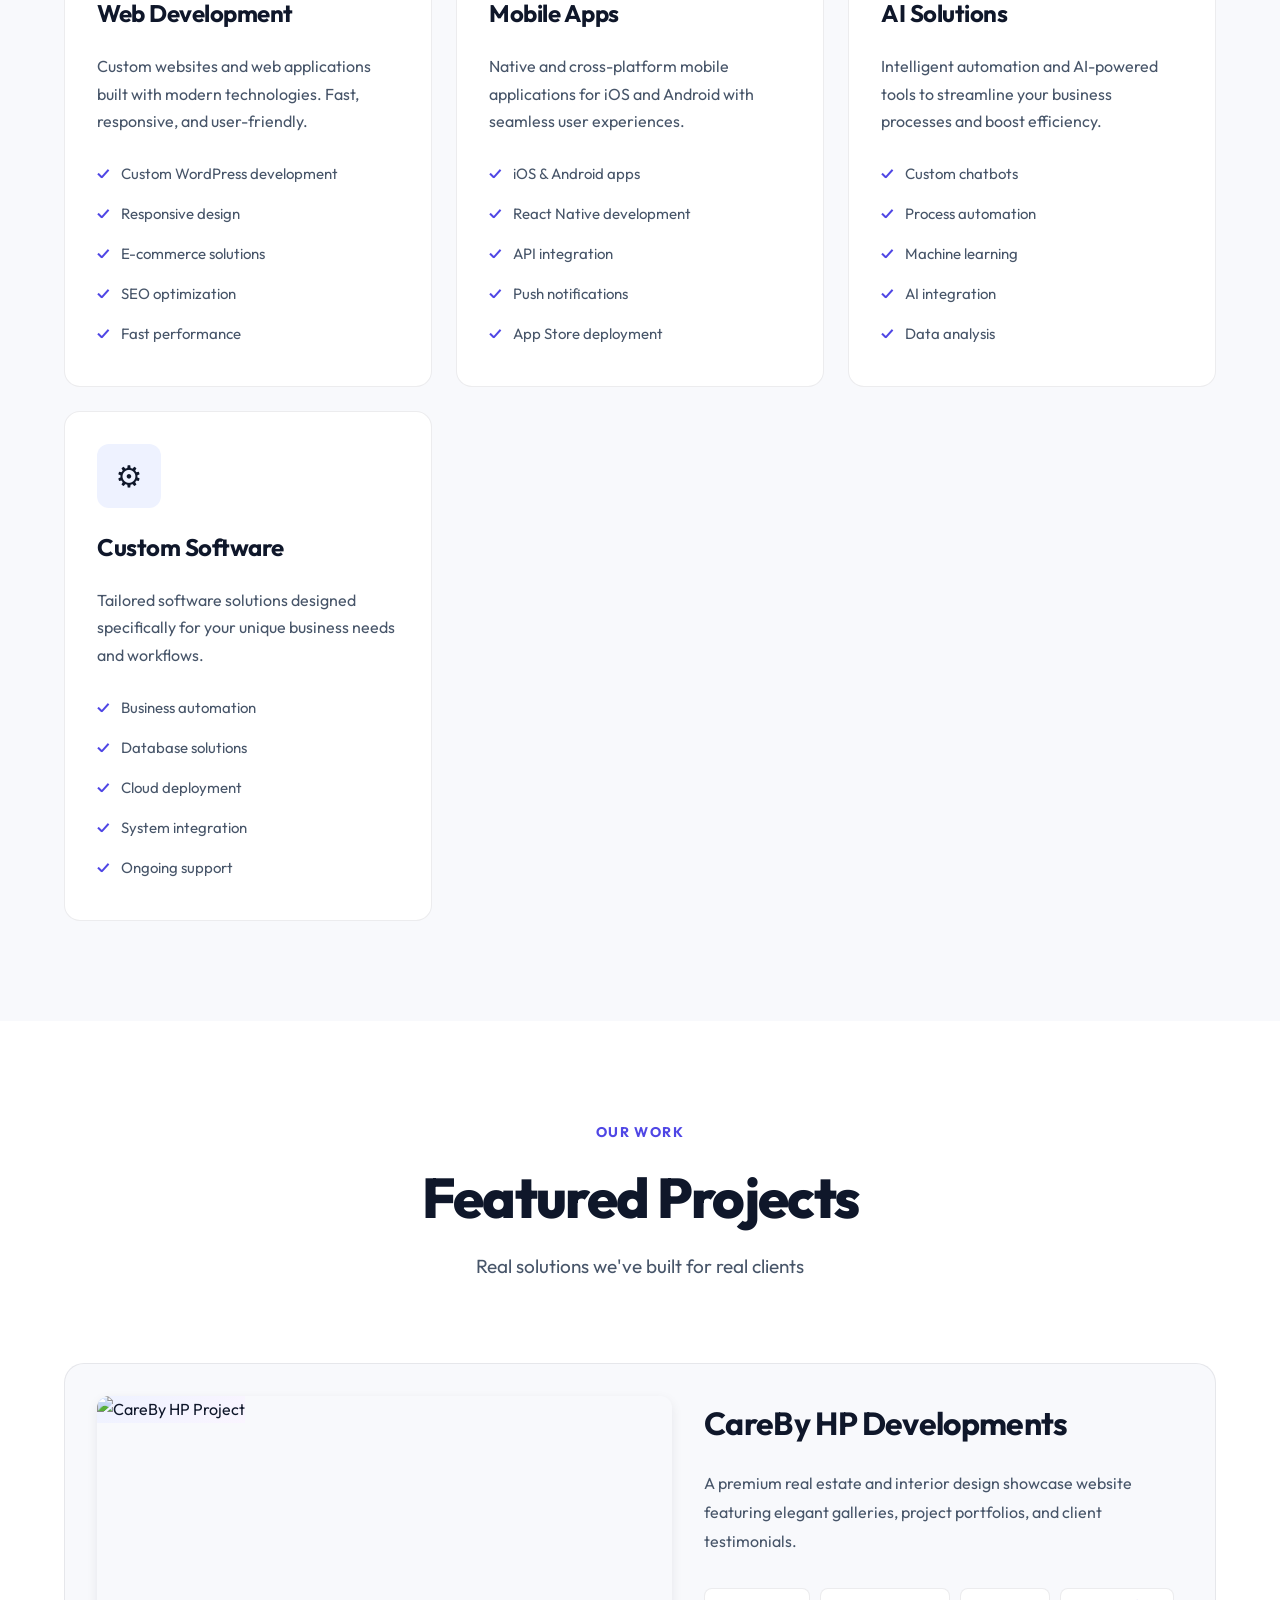
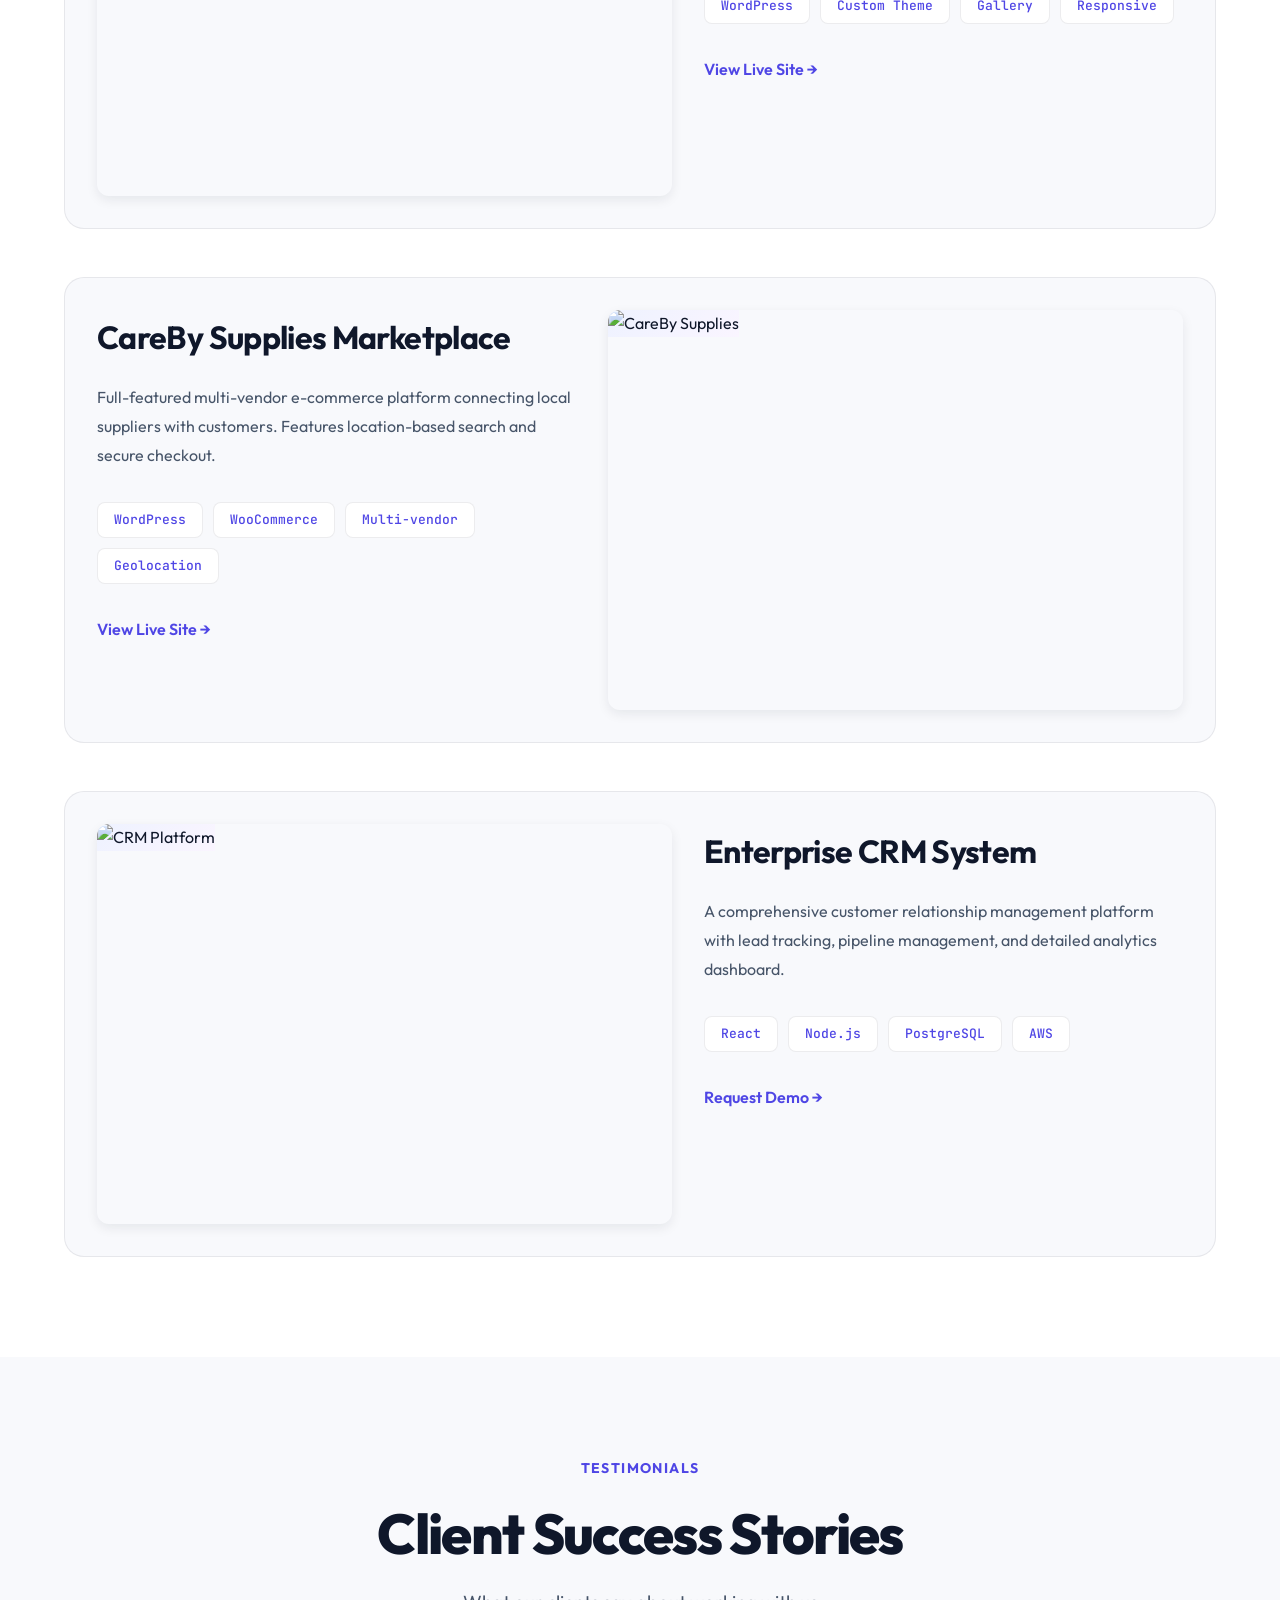
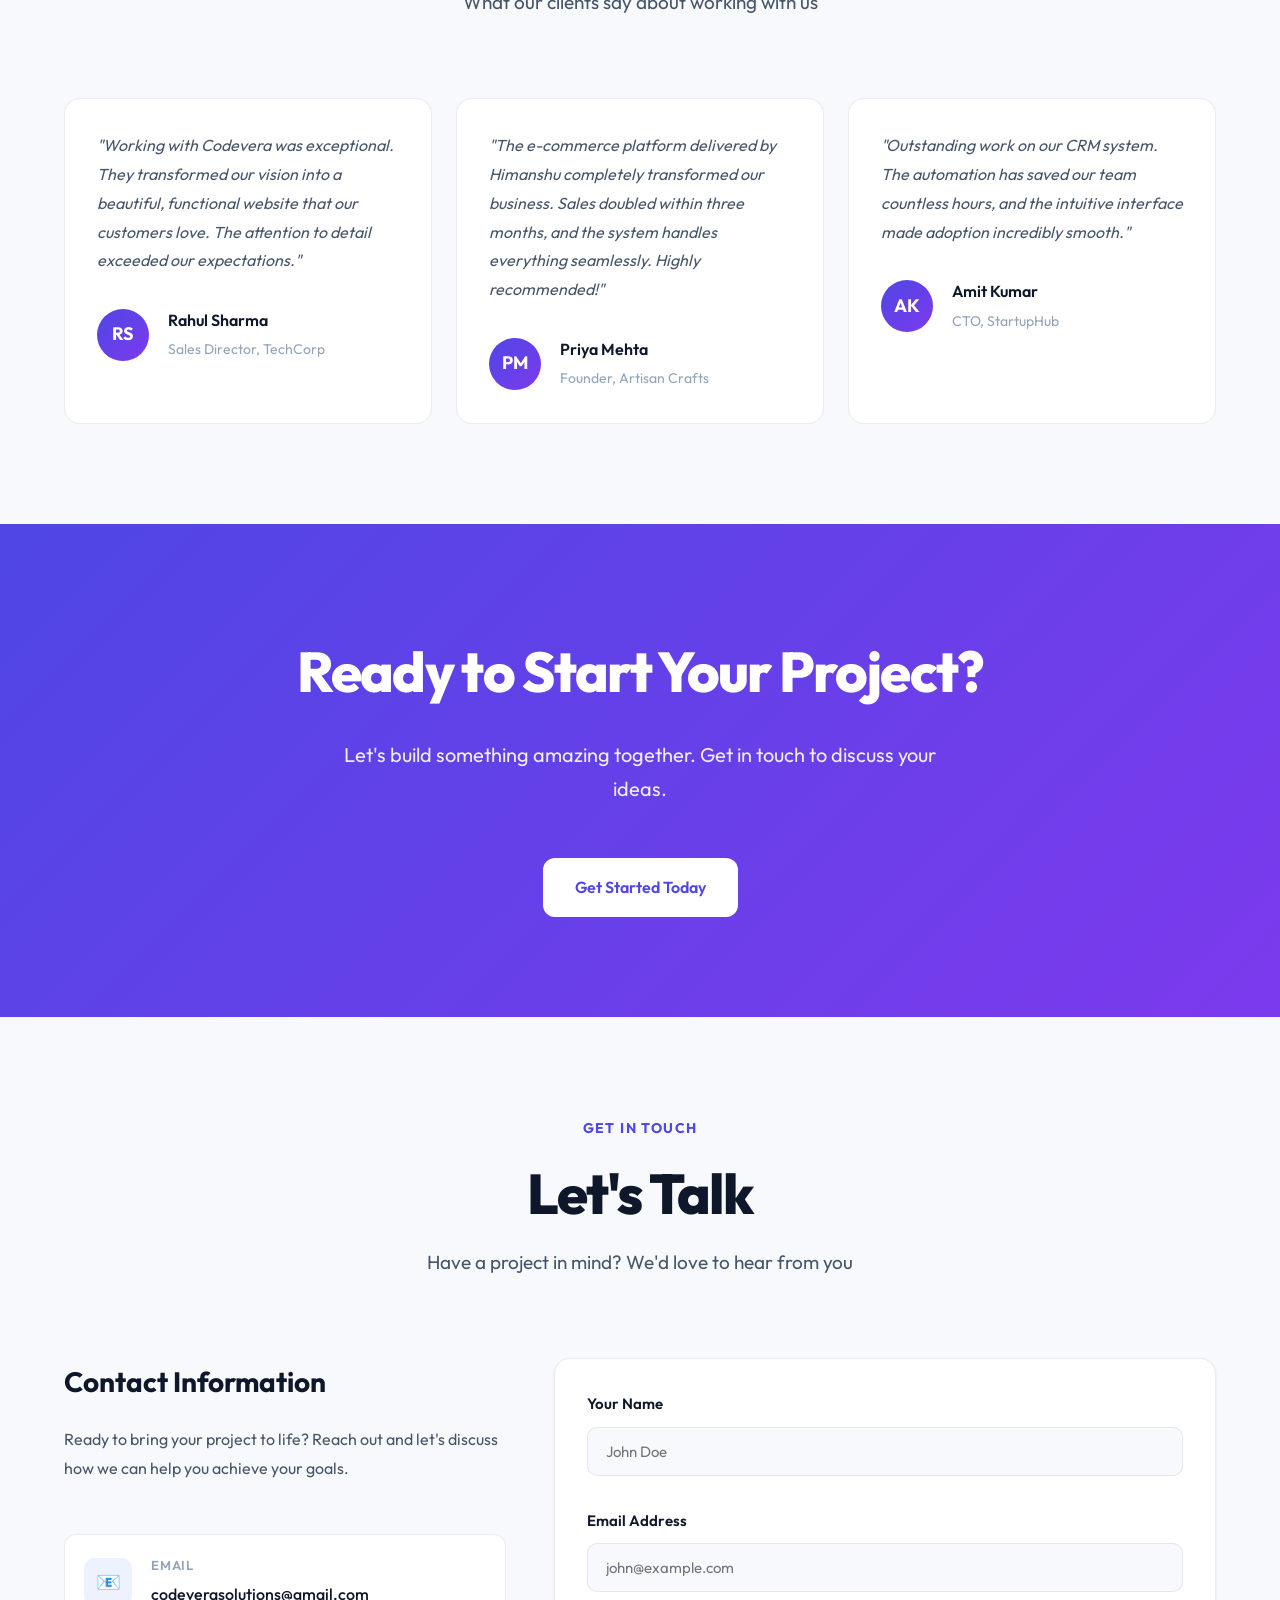
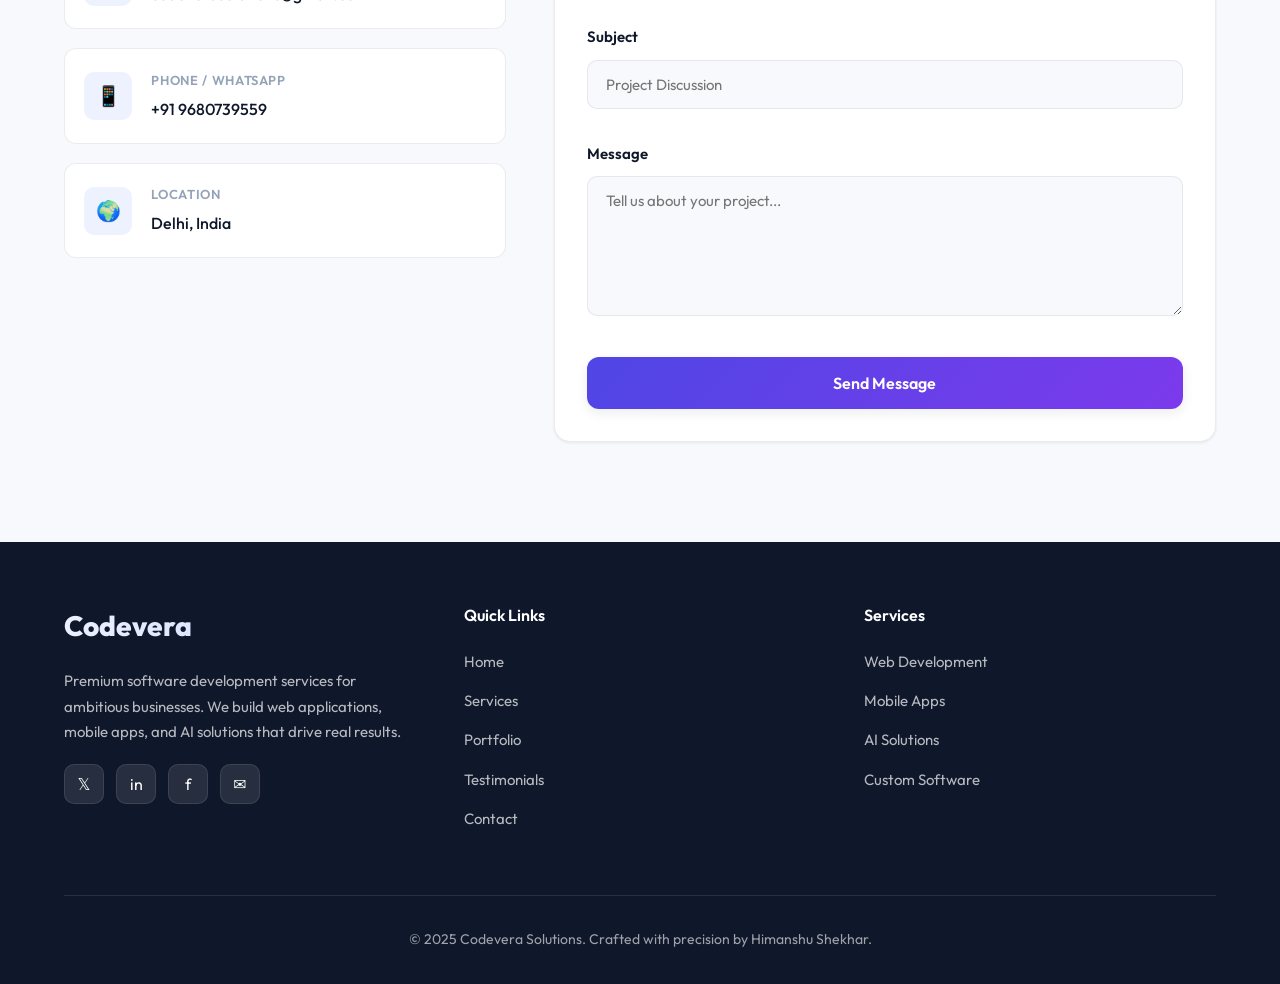
==== commit 5dae5c06: "Update index.html" ====
--- a/index.html
+++ b/index.html
@@ -198,7 +198,10 @@
             align-items: center;
             position: relative;
             padding: clamp(100px, 15vh, 140px) var(--container-padding) clamp(40px, 8vh, 80px);
-            background: var(--gradient-soft);
+            background: 
+                linear-gradient(135deg, rgba(238, 242, 255, 0.95) 0%, rgba(250, 245, 255, 0.9) 100%),
+                url('https://i.ibb.co/4g0V2rsn/hero-bg.jpg') center/cover no-repeat;
+            background-attachment: fixed;
             overflow: hidden;
         }
         
@@ -1037,6 +1040,10 @@
         
         /* Mobile Navigation */
         @media (max-width: 767px) {
+            .hero {
+                background-attachment: scroll; /* Better mobile performance */
+            }
+            
             .nav-links {
                 position: fixed;
                 top: calc(clamp(12px, 2vw, 20px) * 2 + clamp(18px, 3vw, 24px) + 2px);
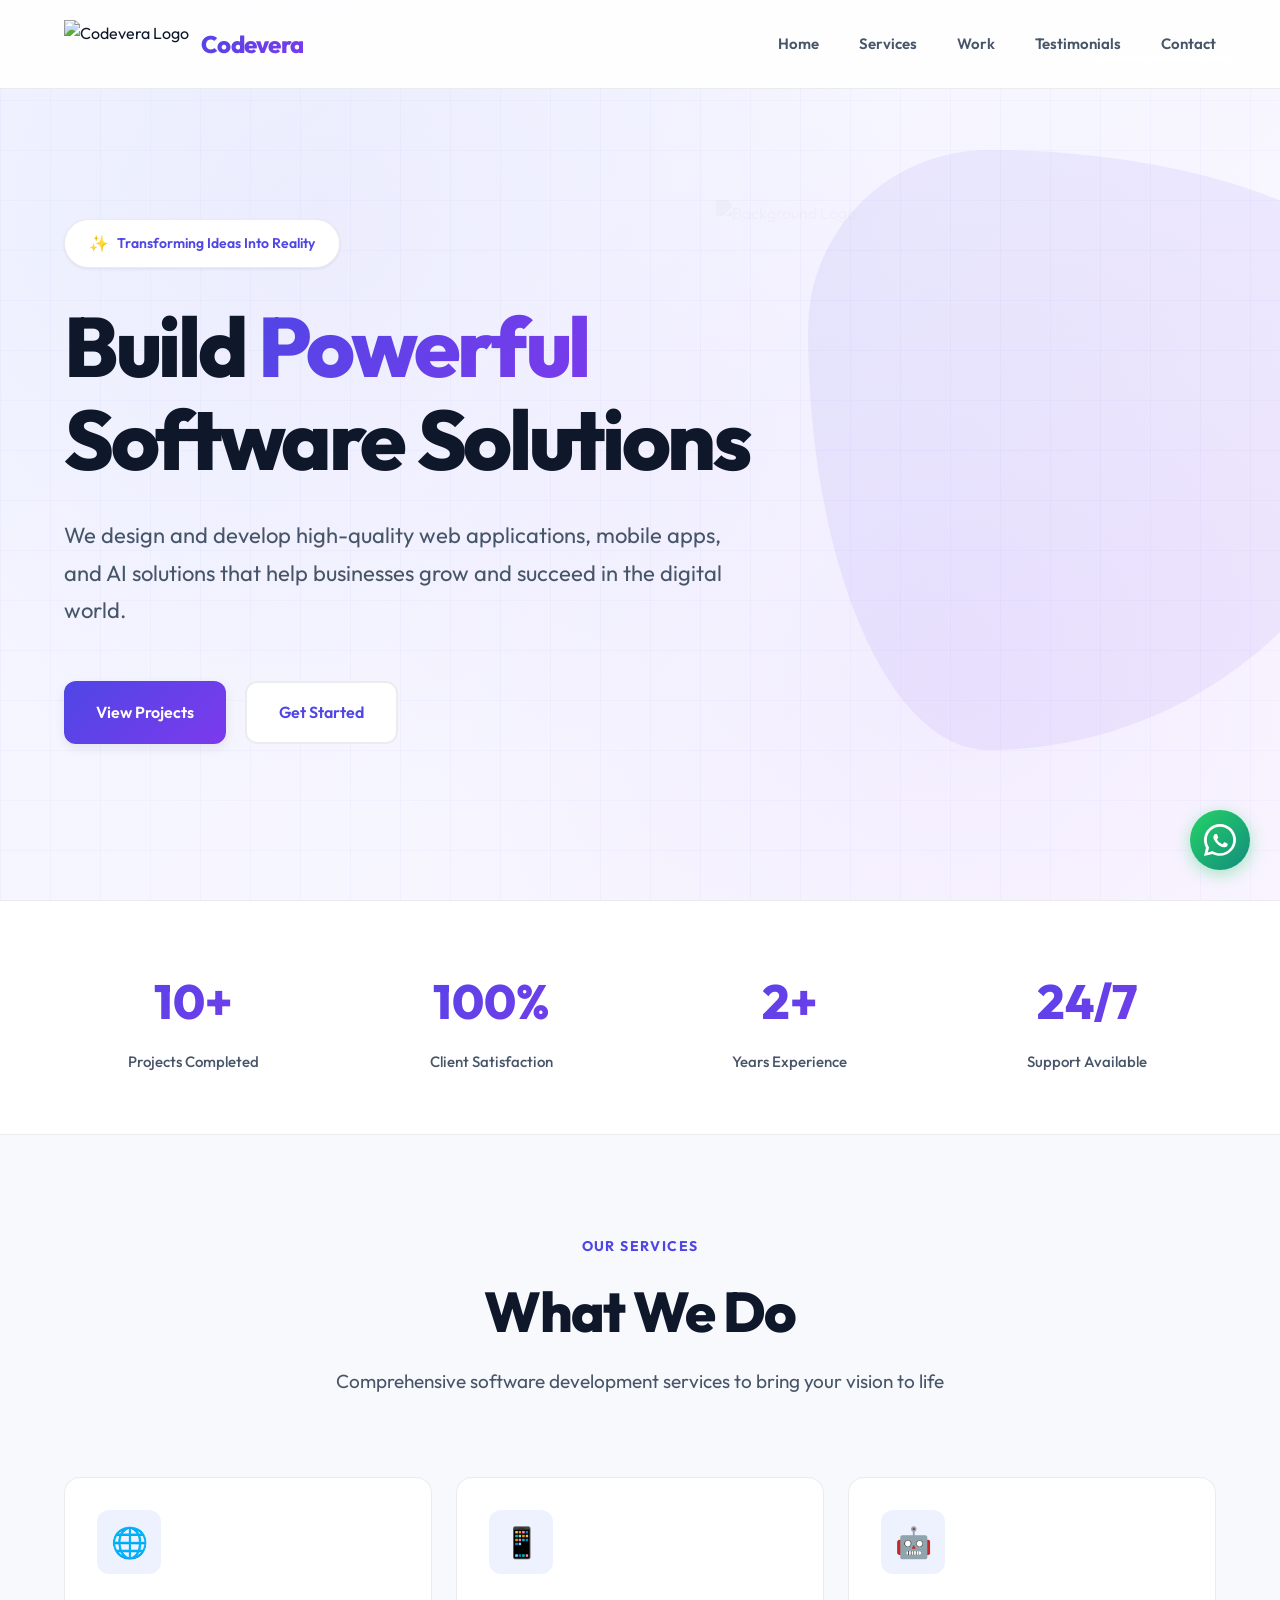
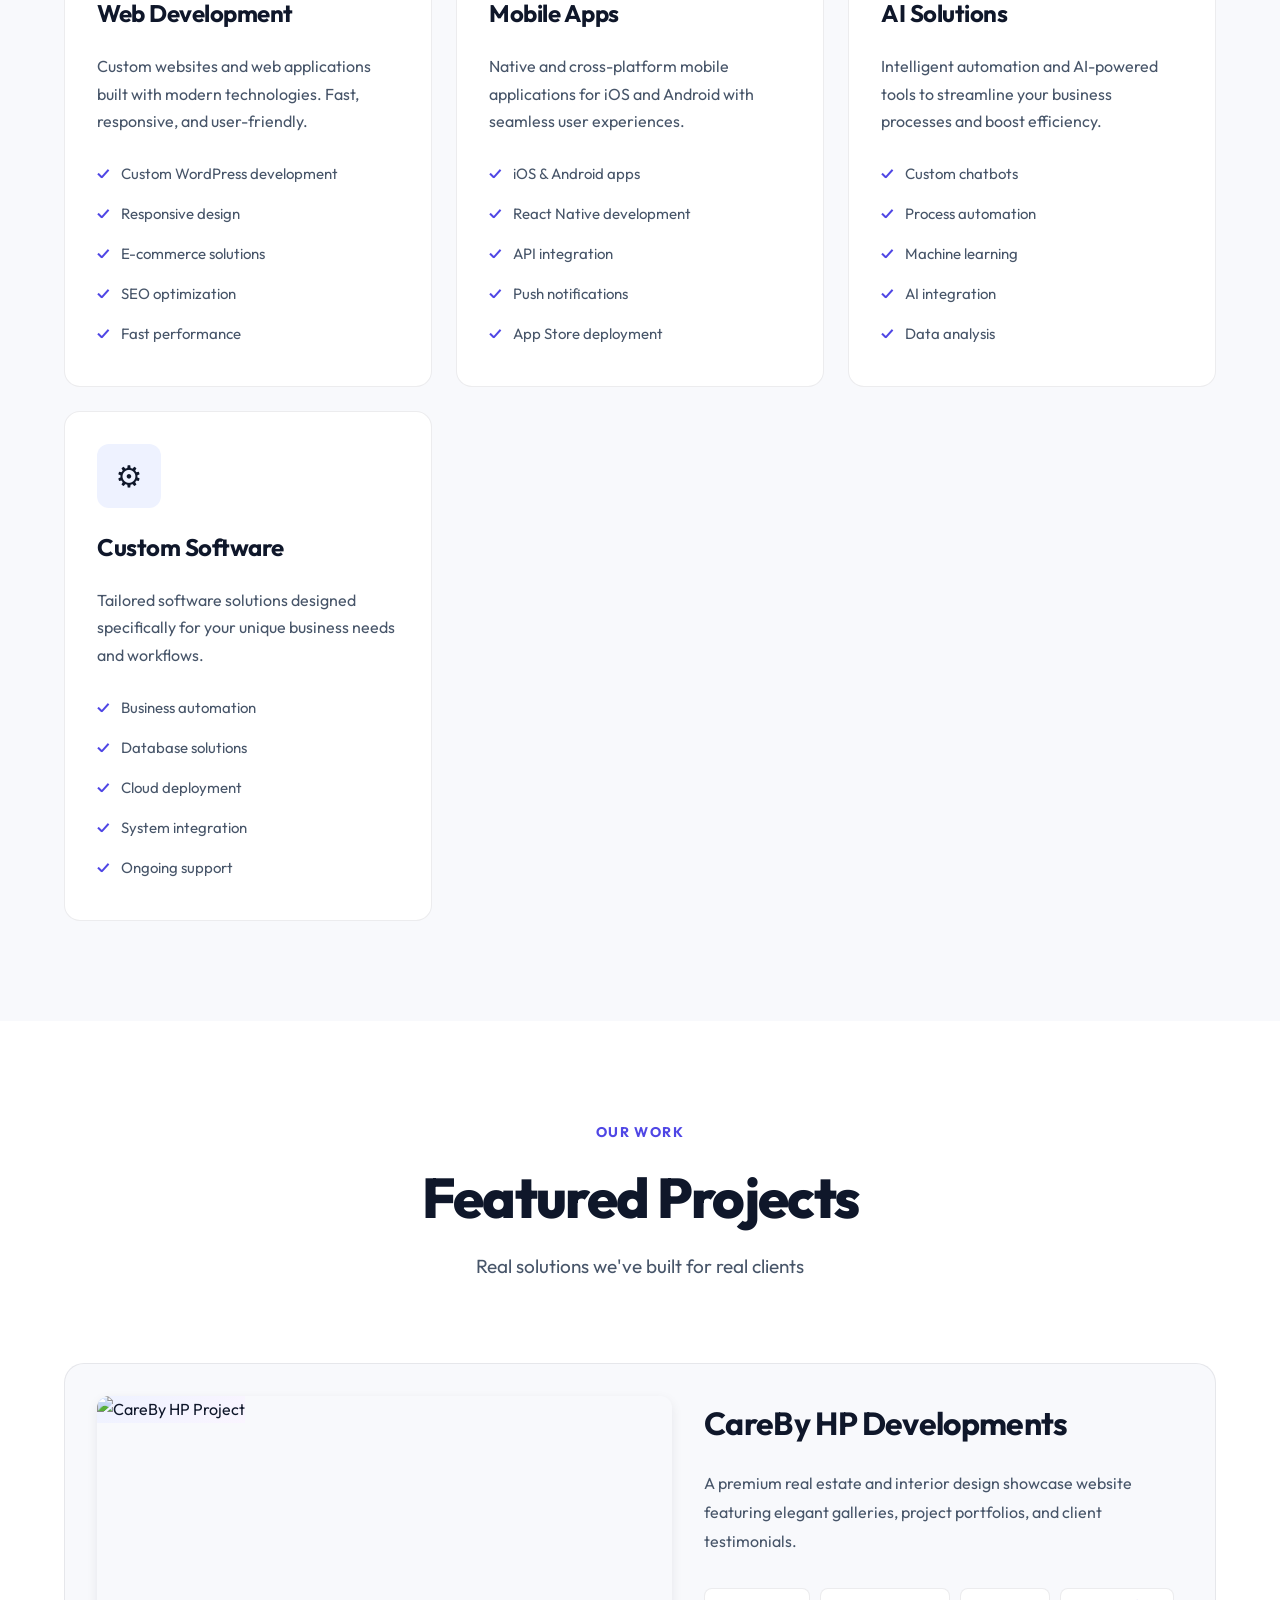
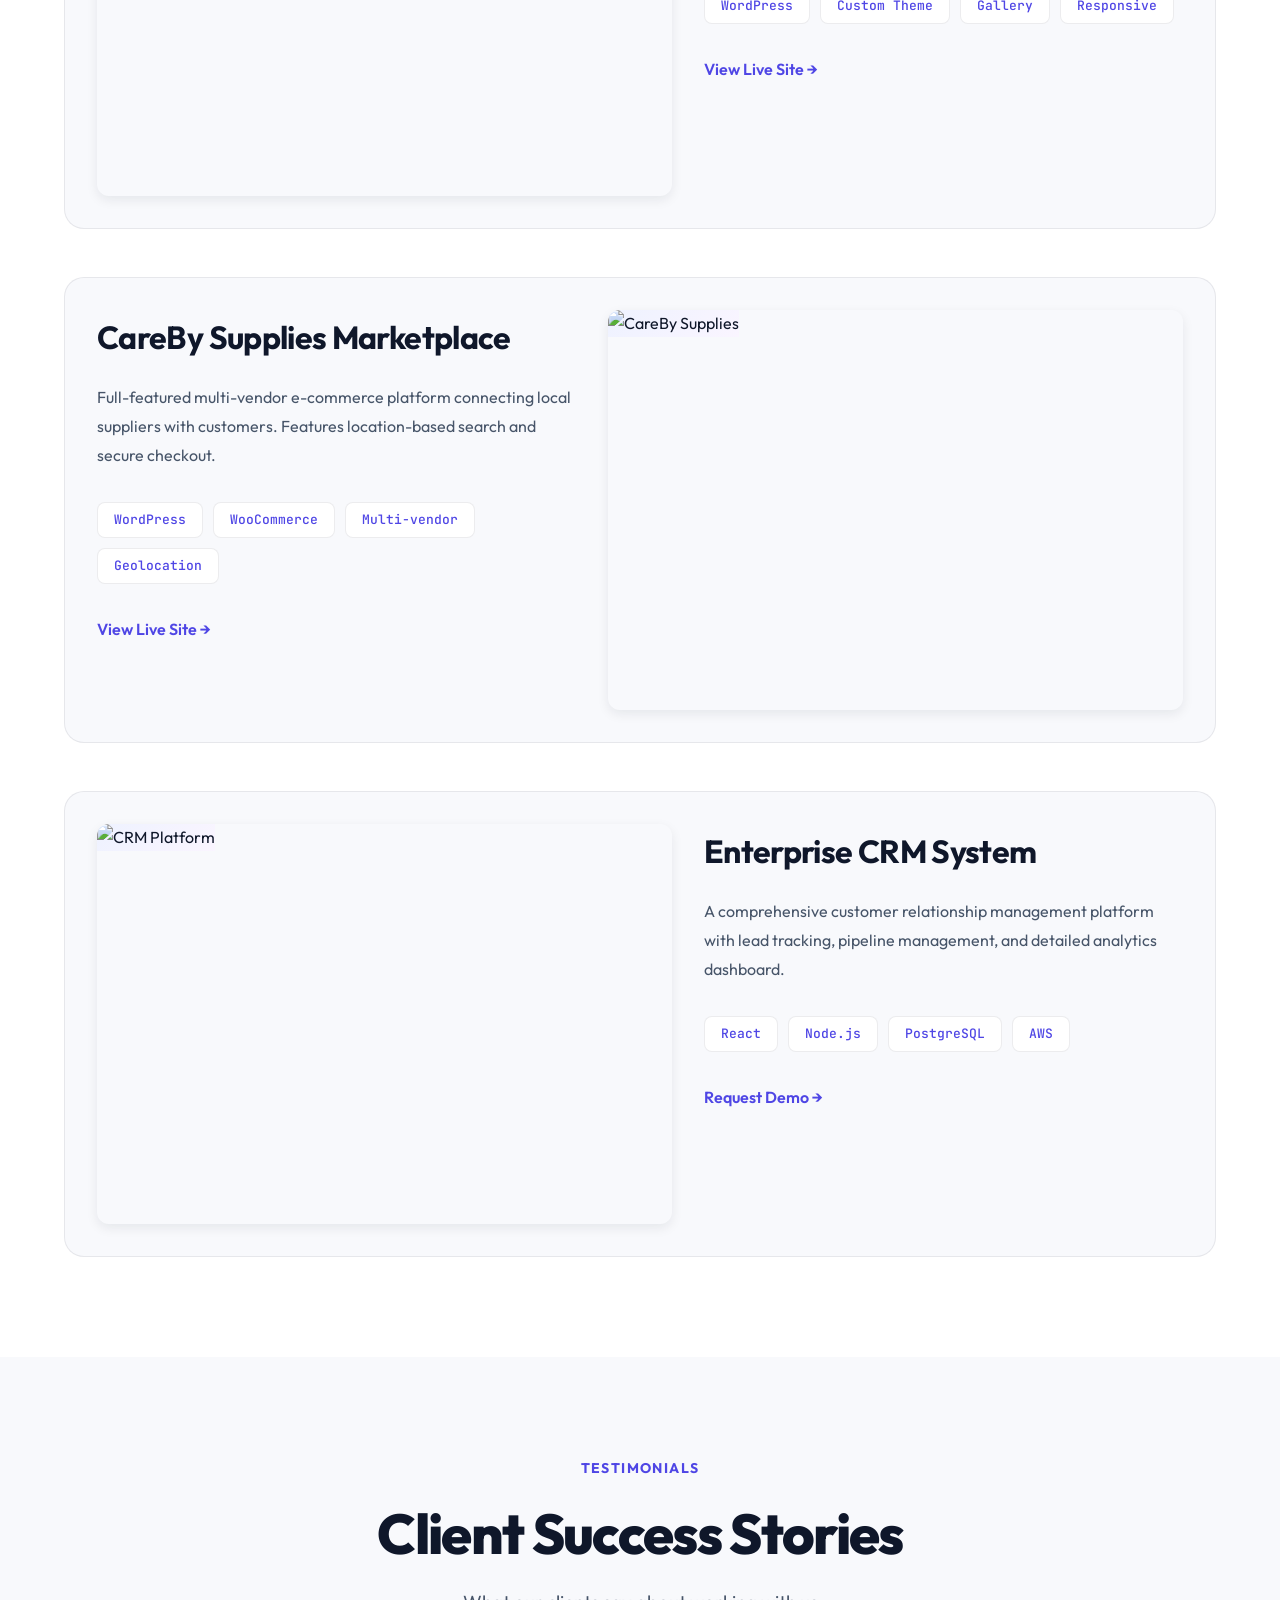
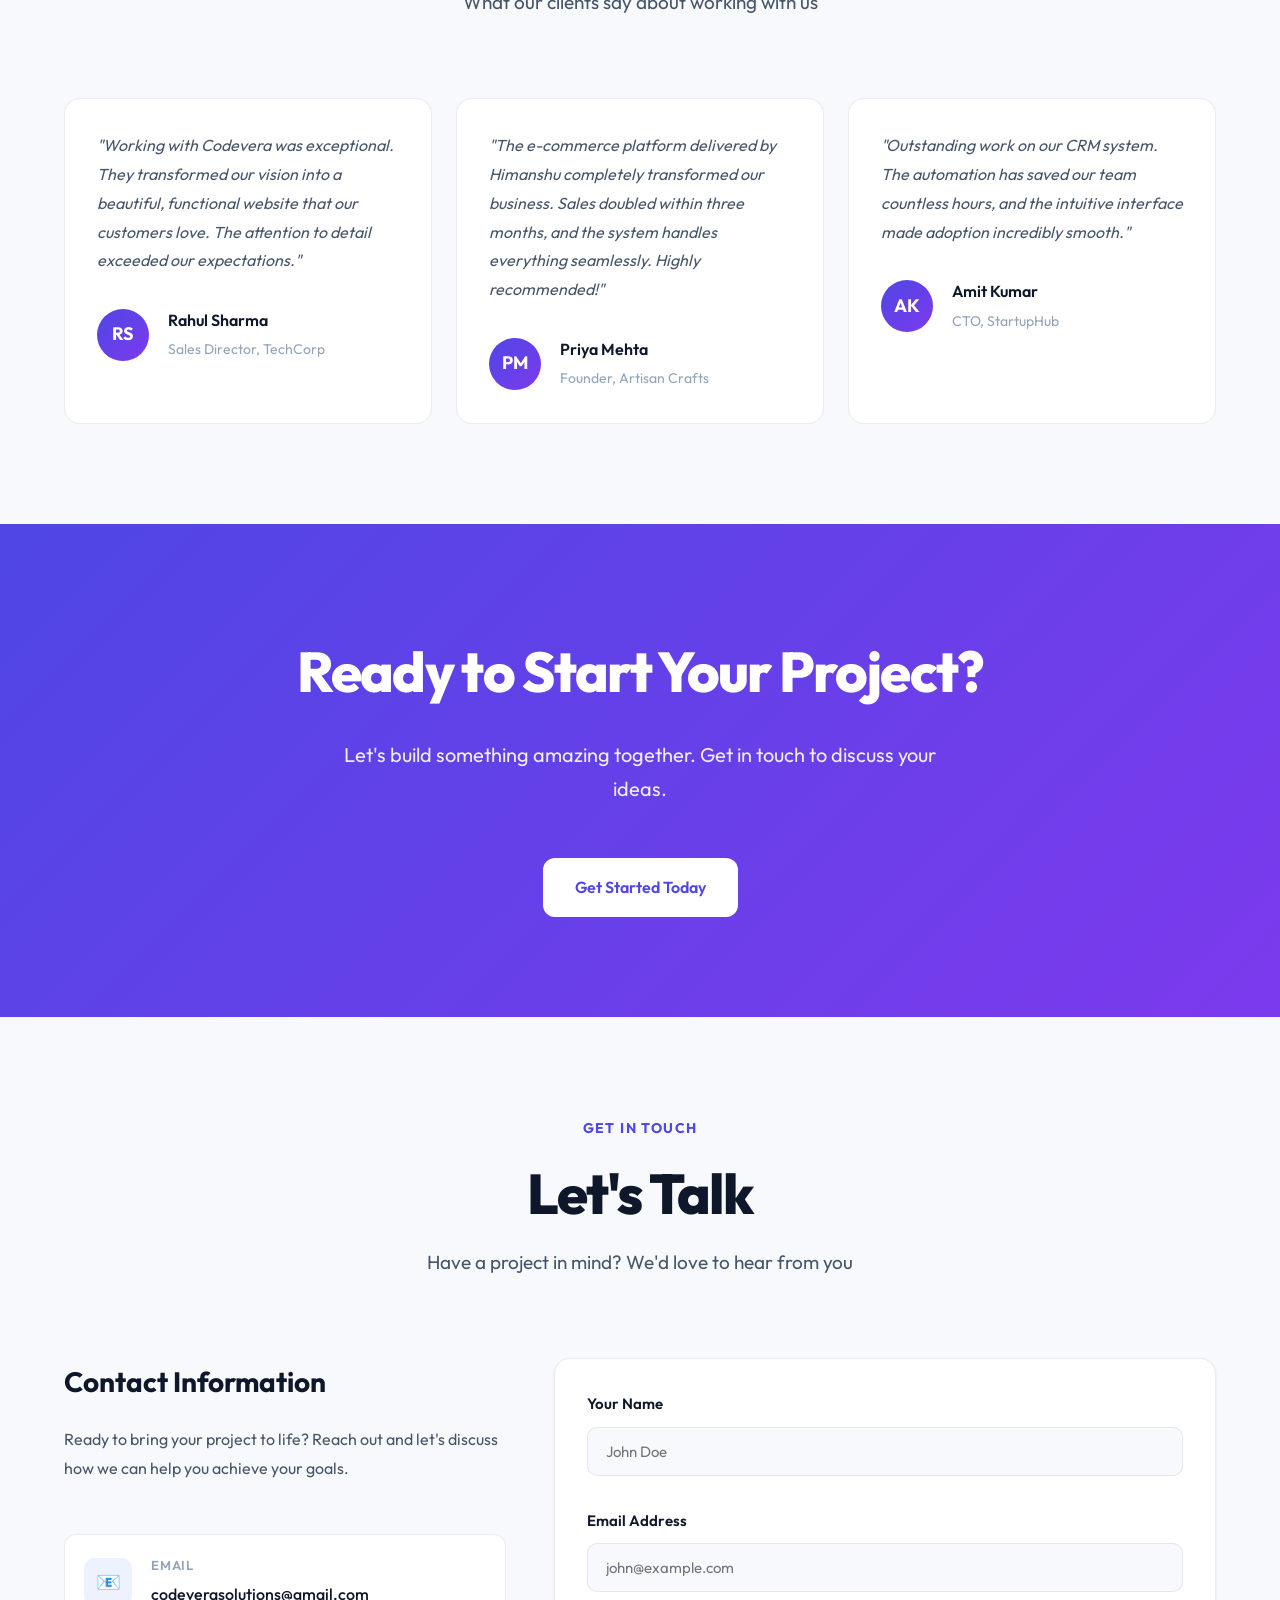
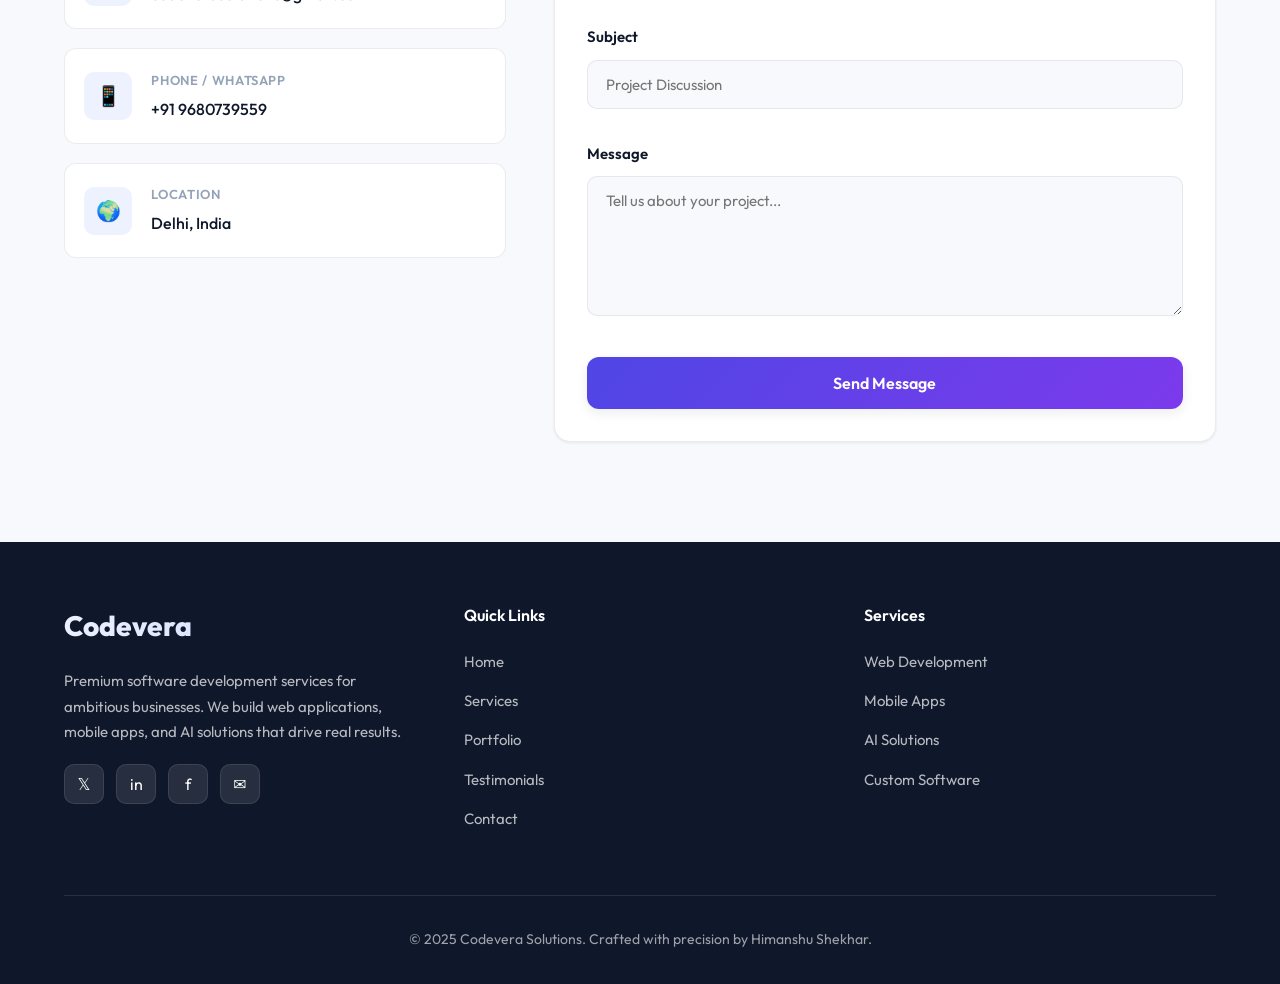
==== commit 32762bbc: "Update index.html" ====
--- a/index.html
+++ b/index.html
@@ -199,7 +199,9 @@
             position: relative;
             padding: clamp(100px, 15vh, 140px) var(--container-padding) clamp(40px, 8vh, 80px);
             background: 
-                linear-gradient(135deg, rgba(238, 242, 255, 0.95) 0%, rgba(250, 245, 255, 0.9) 100%),
+                linear-gradient(135deg, 
+        rgba(238, 242, 255, 0.8) 0%,    /* 80% opacity - start */
+        rgba(250, 245, 255, 0.8) 100%   /* 80% opacity - end */),
                 url('https://i.ibb.co/4g0V2rsn/hero-bg.jpg') center/cover no-repeat;
             background-attachment: fixed;
             overflow: hidden;
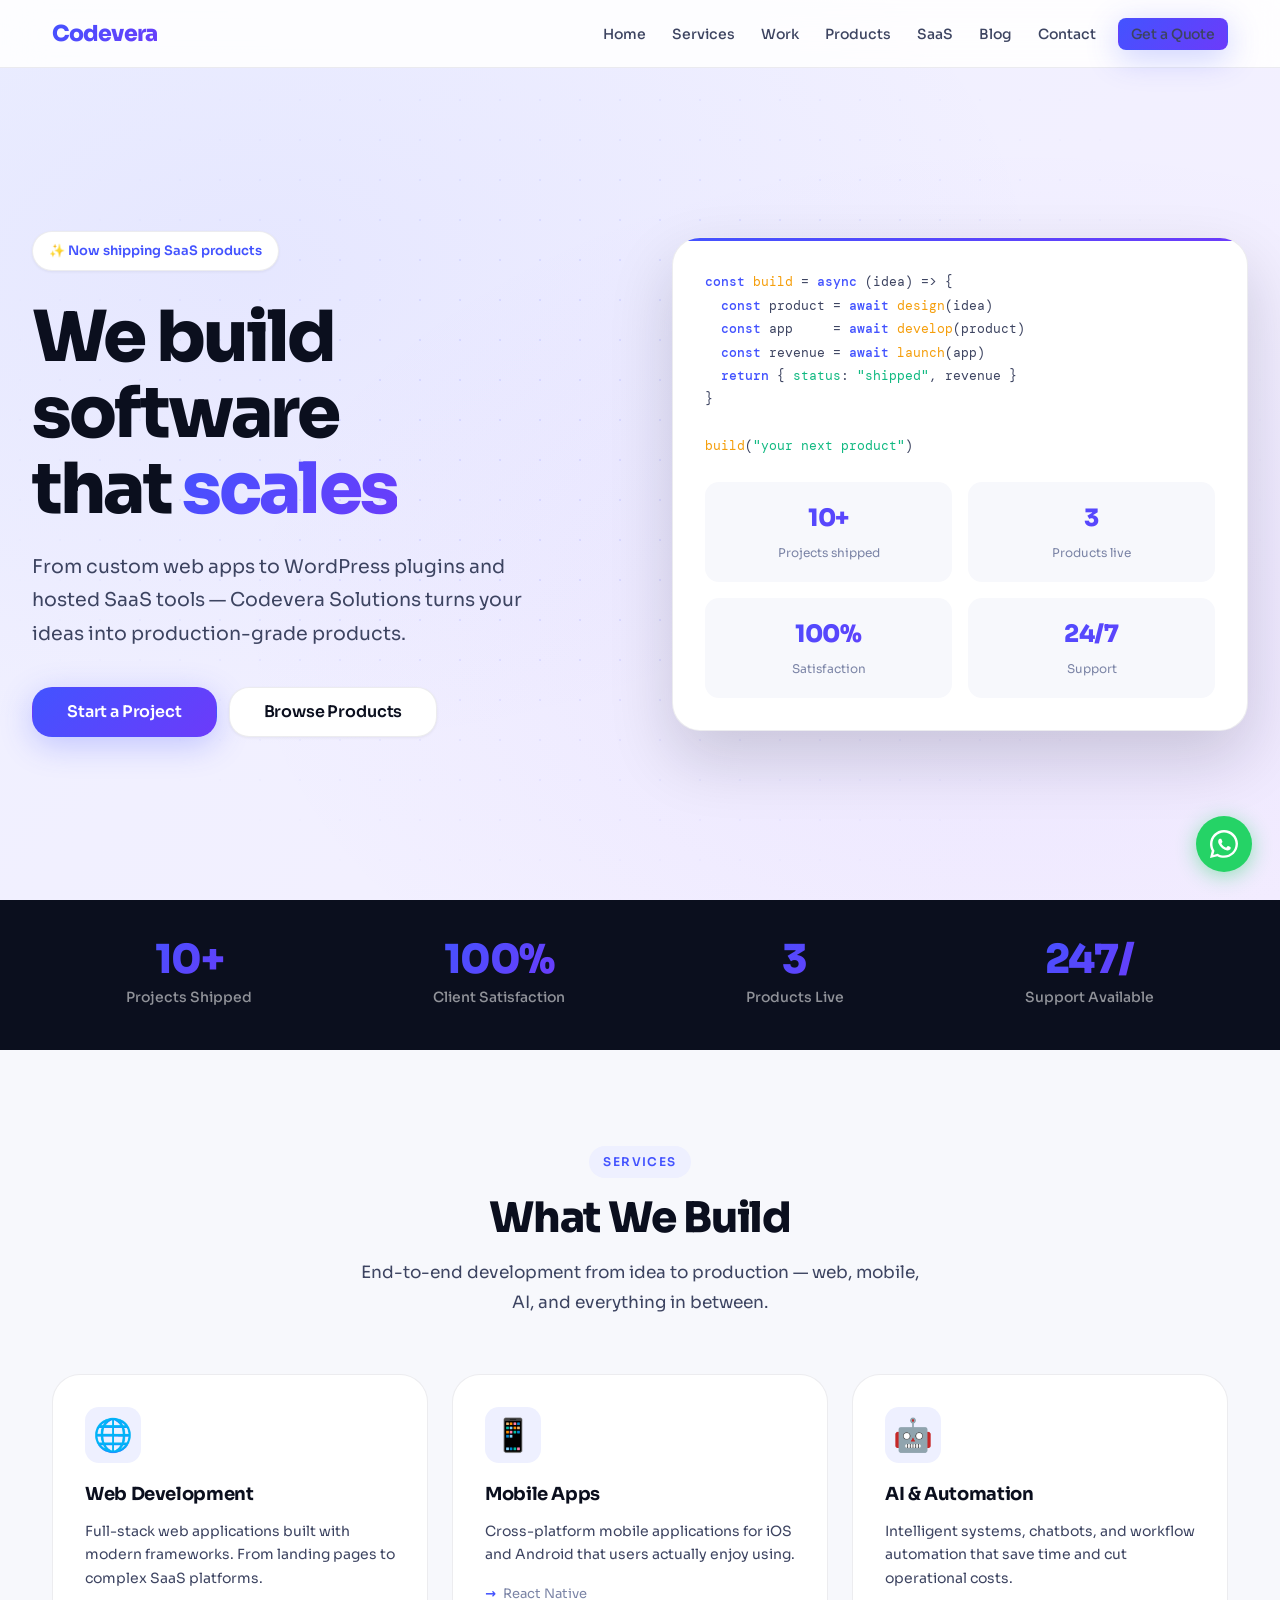
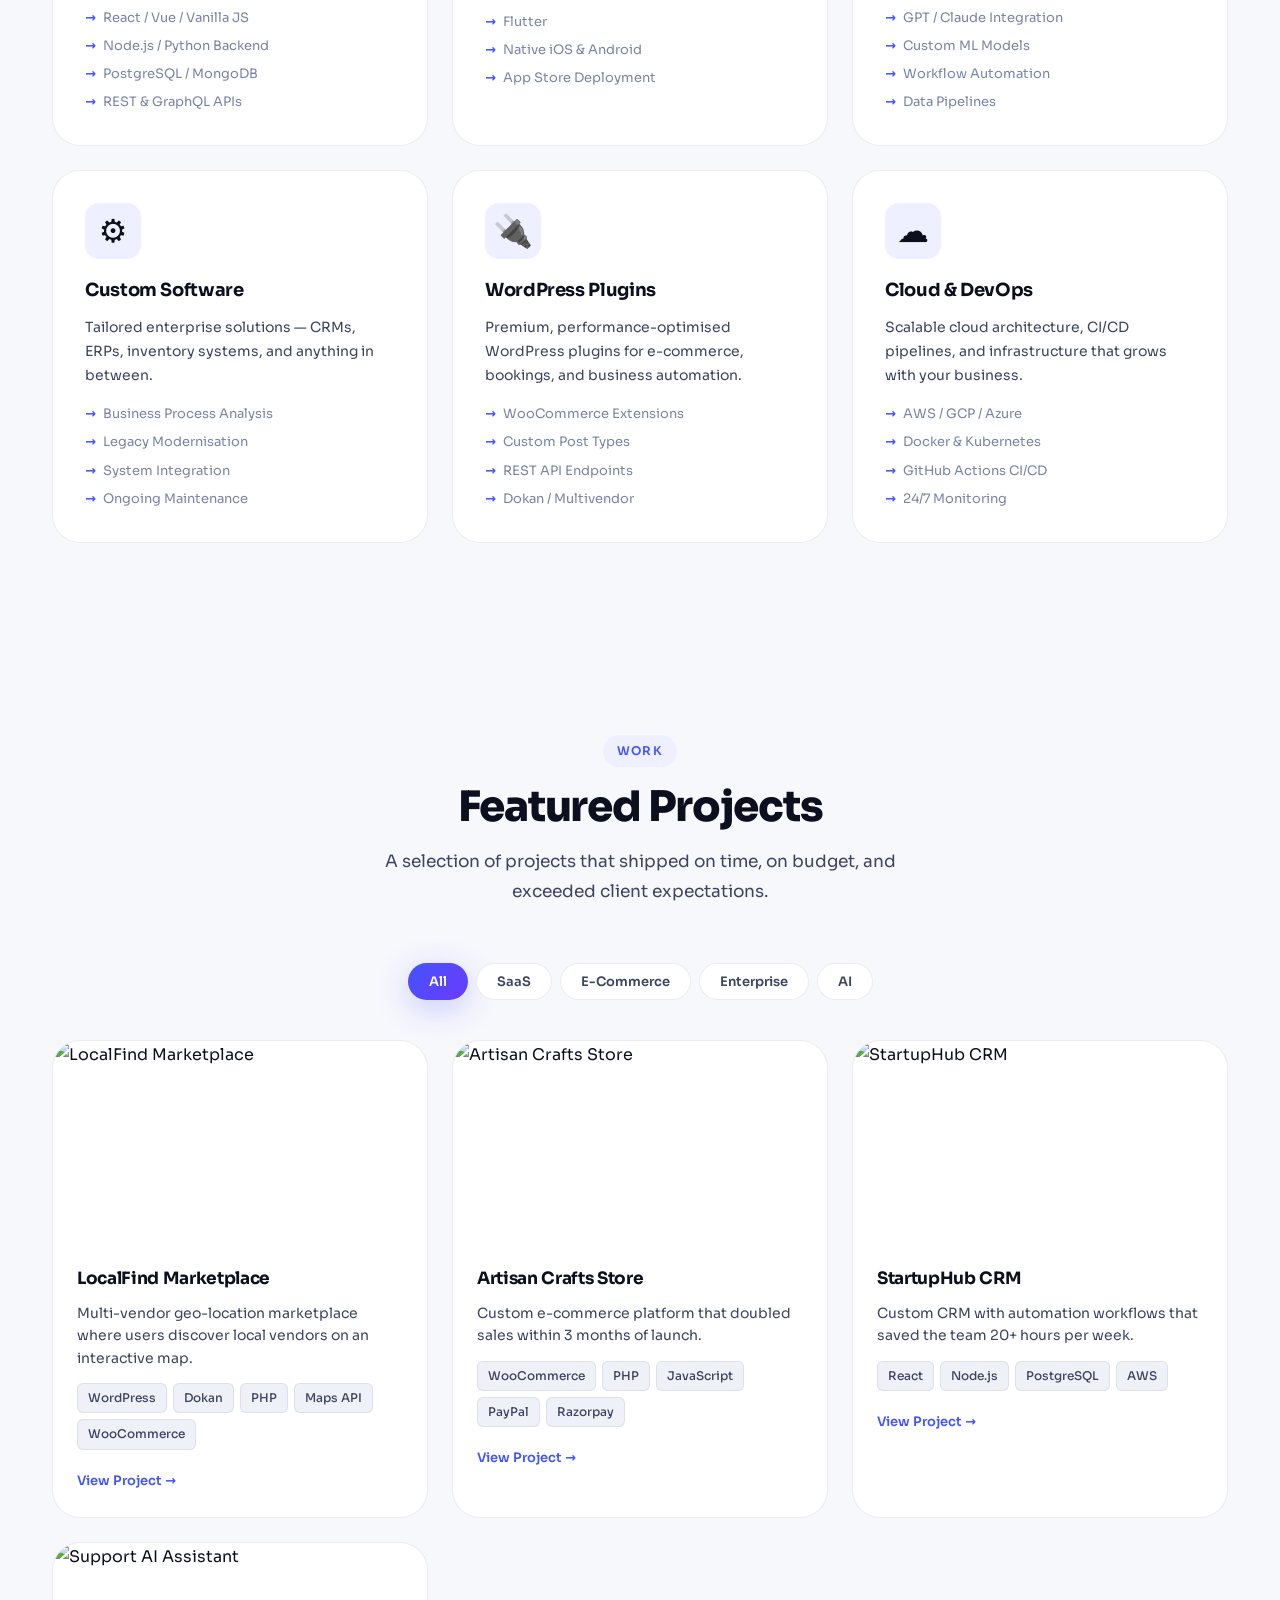
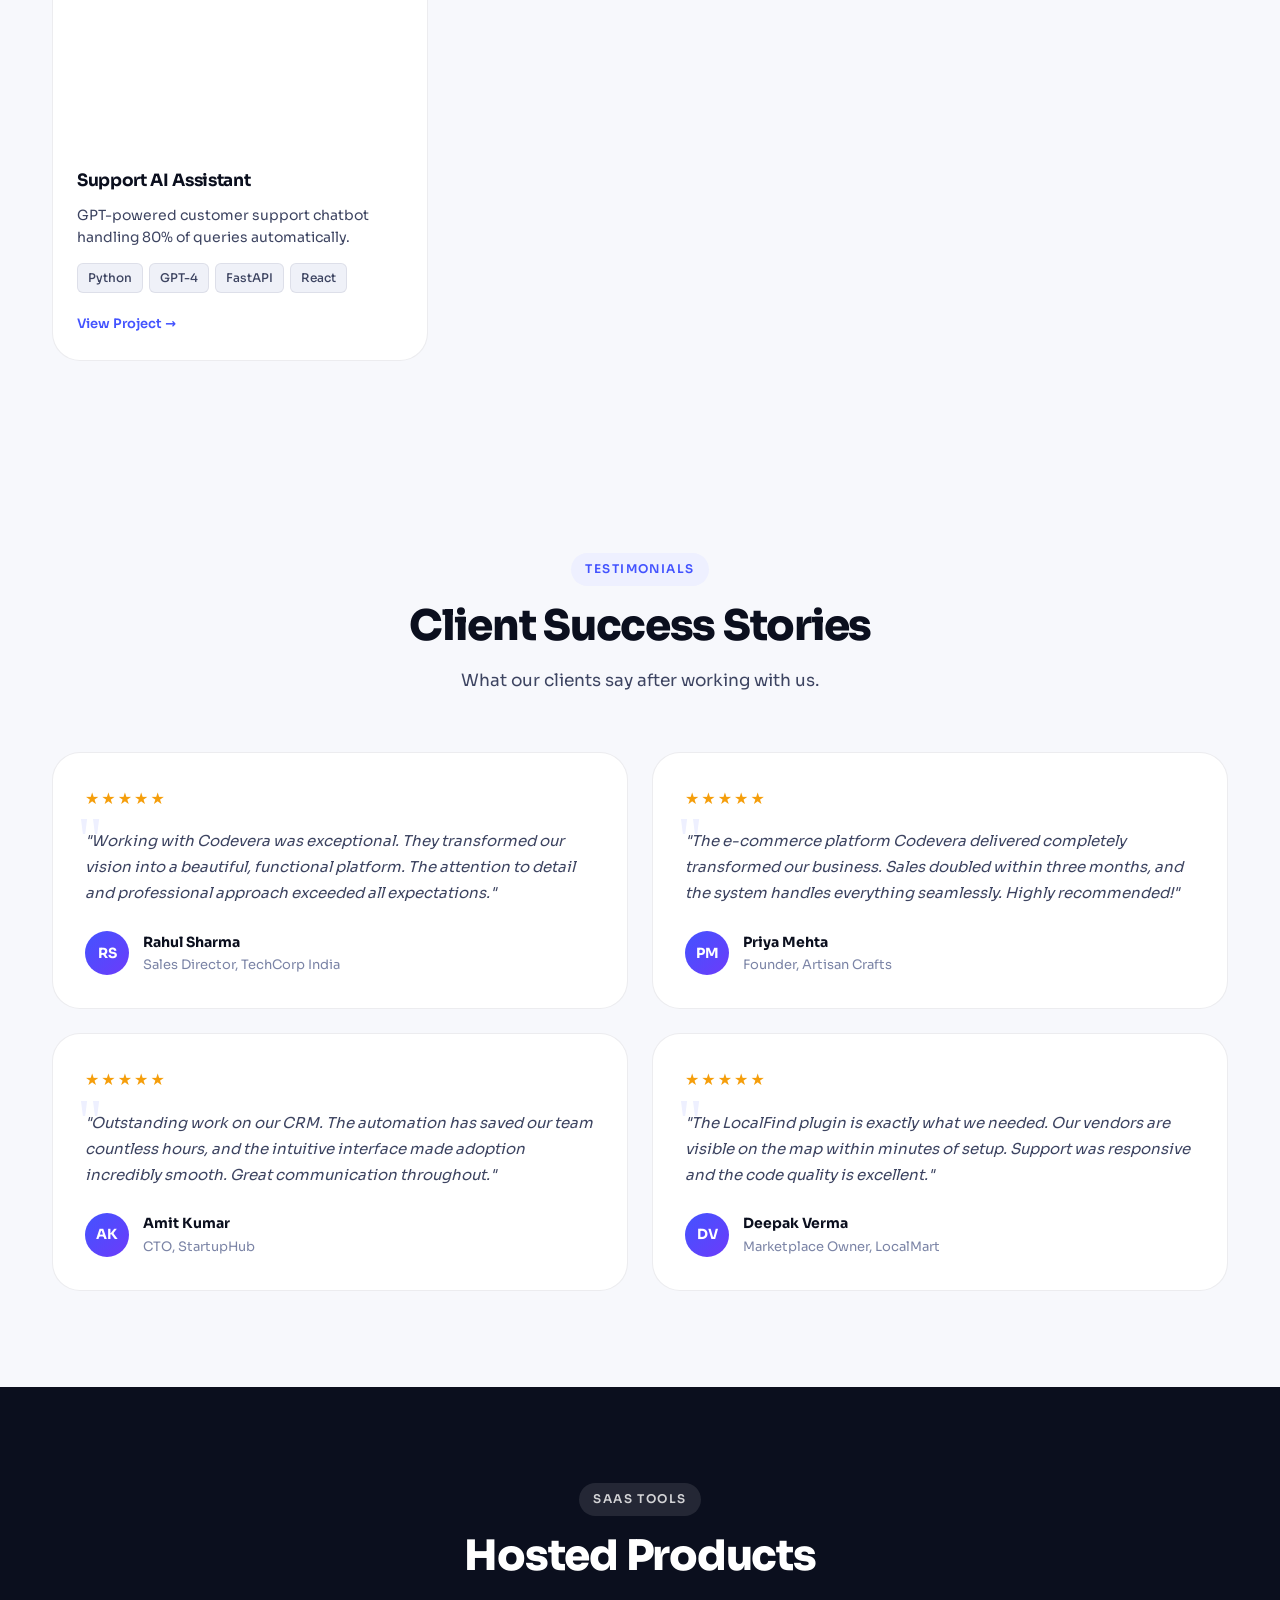
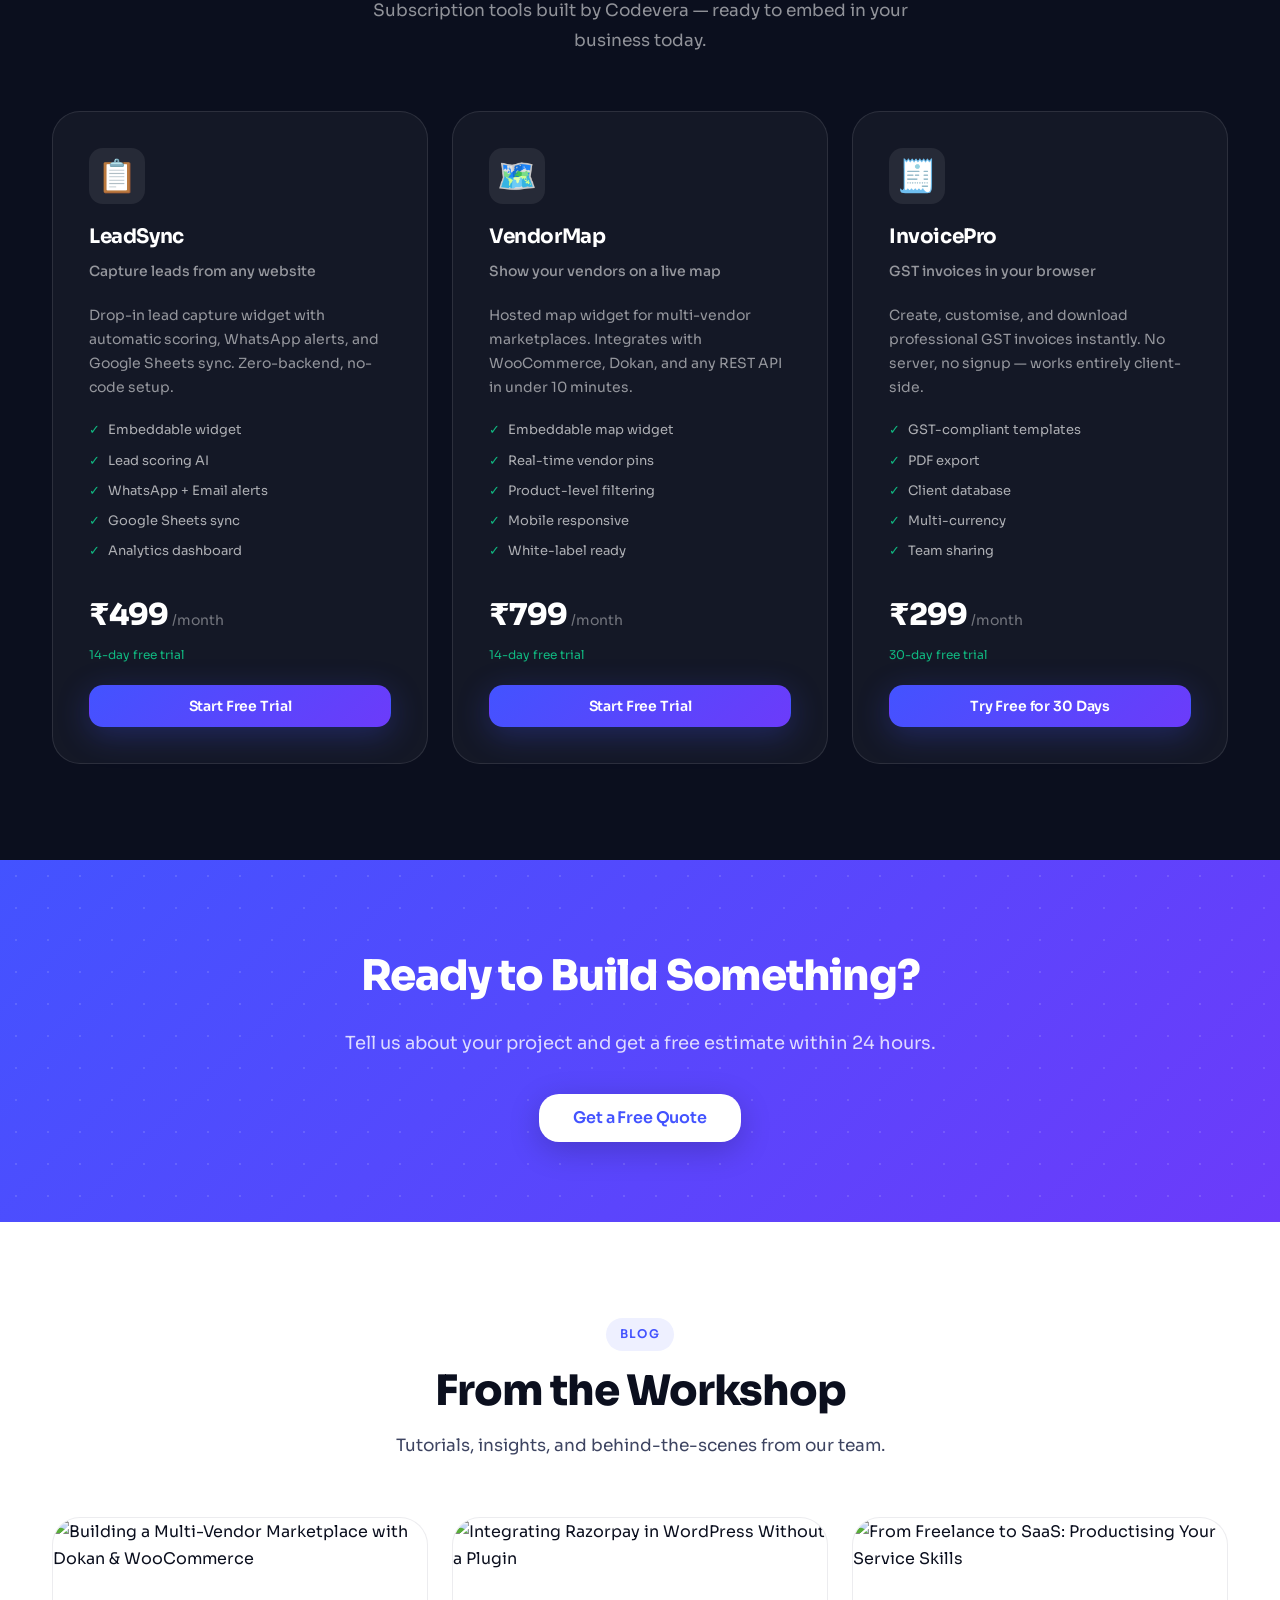
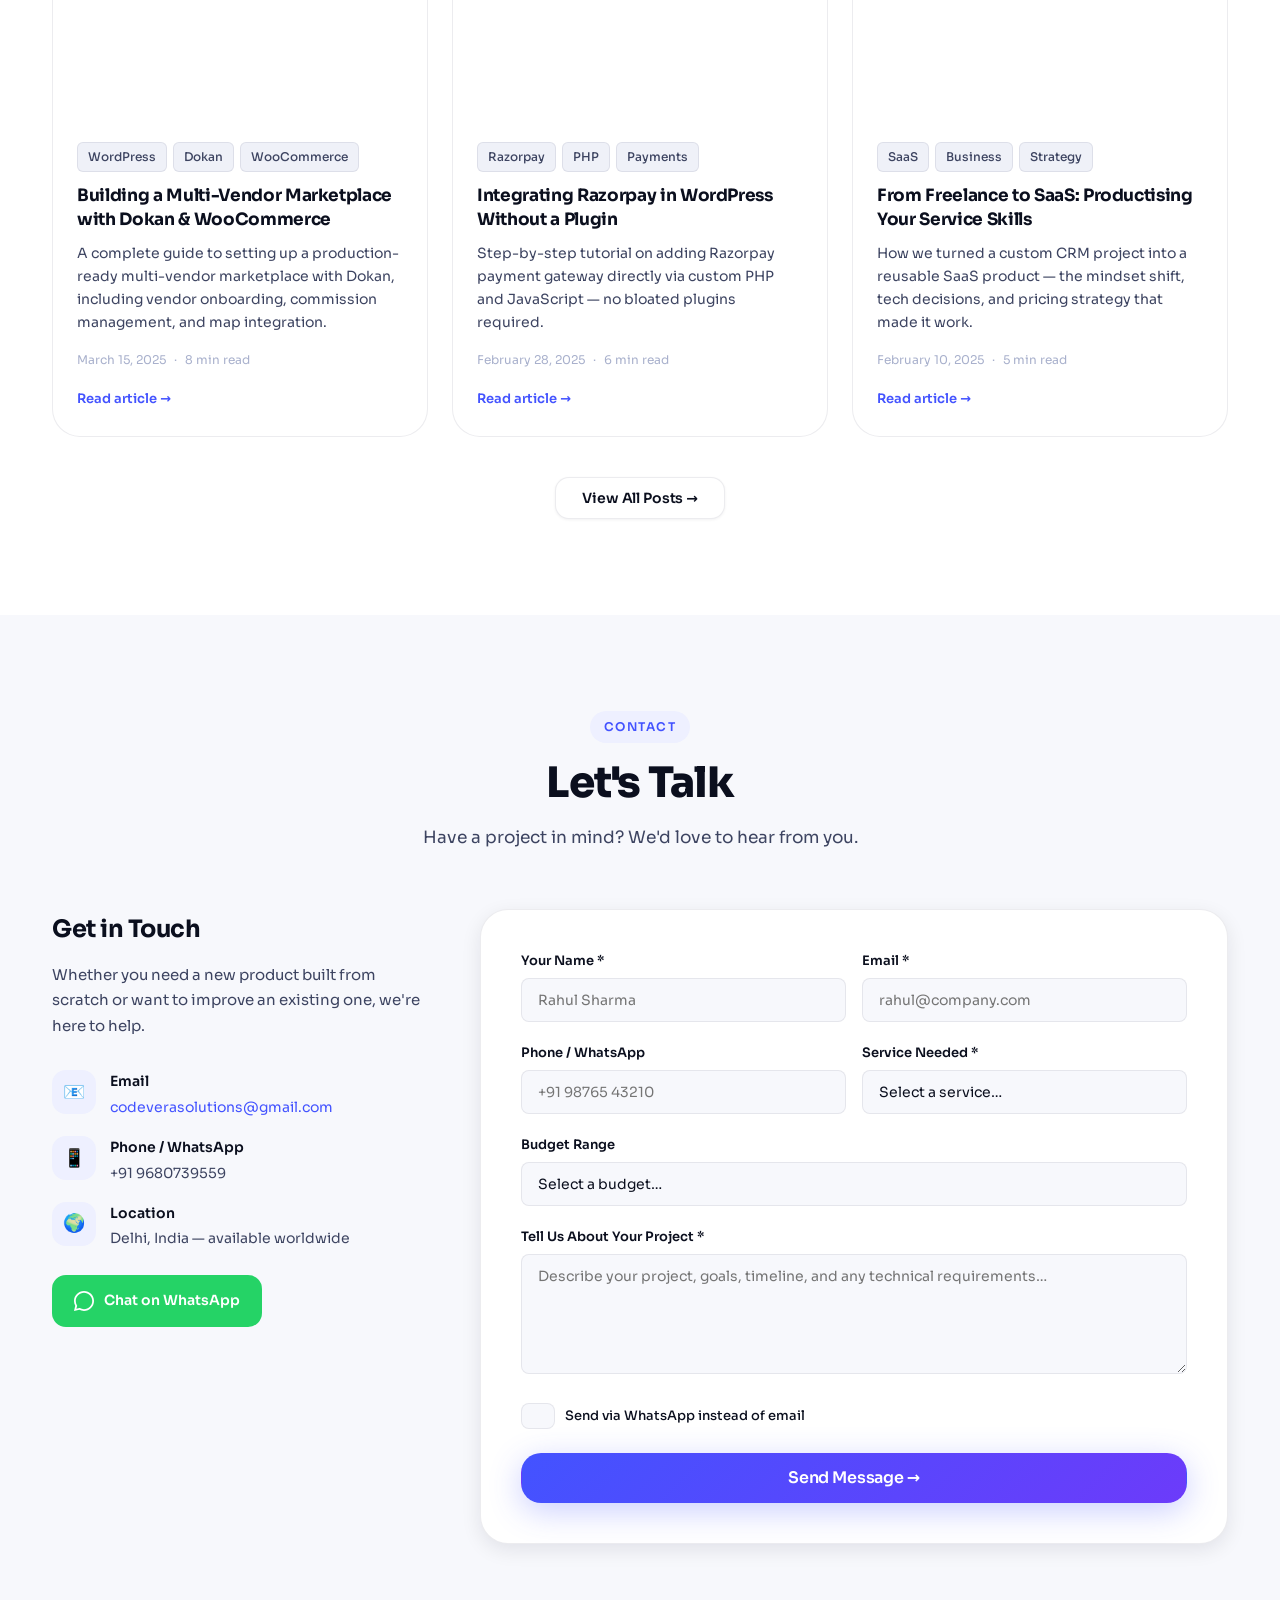
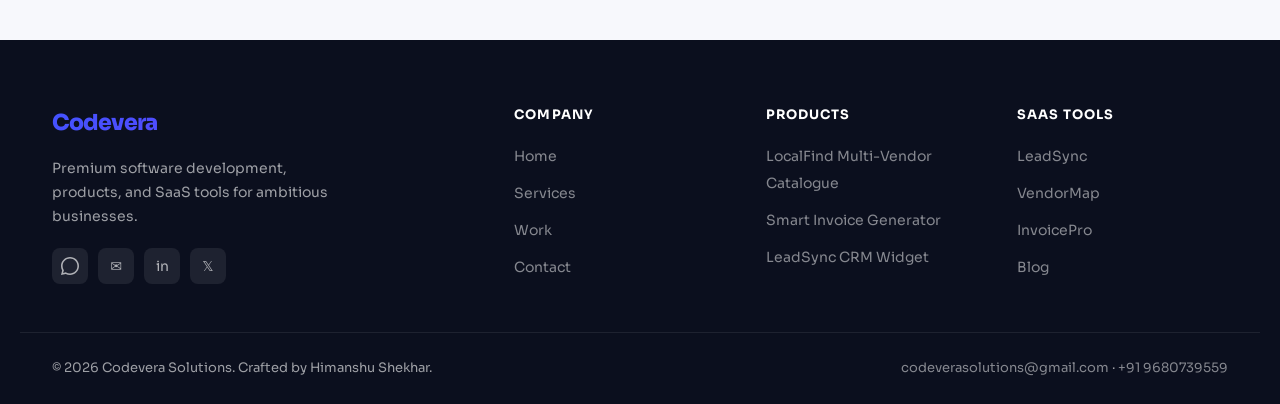
==== commit 34c14594: "updated version of codevera" ====
--- a/index.html
+++ b/index.html
@@ -1,1666 +1,259 @@
 <!DOCTYPE html>
 <html lang="en">
 <head>
-    <meta charset="UTF-8">
-    <meta name="viewport" content="width=device-width, initial-scale=1.0">
-    <title>Codevera Solutions - Premium Software Development</title>
-    <link rel="preconnect" href="https://fonts.googleapis.com">
-    <link rel="preconnect" href="https://fonts.gstatic.com" crossorigin>
-    <link href="https://fonts.googleapis.com/css2?family=Outfit:wght@300;400;500;600;700;800&family=JetBrains+Mono:wght@400;500;600&display=swap" rel="stylesheet">
-    <style>
-        /* ============================================
-           CSS VARIABLES & RESET
-        ============================================ */
-        :root {
-            /* Colors */
-            --color-bg-primary: #ffffff;
-            --color-bg-secondary: #f8f9fc;
-            --color-bg-tertiary: #f0f2f7;
-            --color-accent-primary: #4f46e5;
-            --color-accent-secondary: #7c3aed;
-            --color-accent-light: #eef2ff;
-            --color-text-primary: #0f172a;
-            --color-text-secondary: #475569;
-            --color-text-tertiary: #94a3b8;
-            --color-border: rgba(15, 23, 42, 0.08);
-            --color-border-hover: rgba(15, 23, 42, 0.15);
-            
-            /* Gradients */
-            --gradient-primary: linear-gradient(135deg, #4f46e5 0%, #7c3aed 100%);
-            --gradient-soft: linear-gradient(135deg, #eef2ff 0%, #faf5ff 100%);
-            
-            /* Typography - Fluid sizing */
-            --font-display: 'Outfit', -apple-system, system-ui, sans-serif;
-            --font-mono: 'JetBrains Mono', 'Courier New', monospace;
-            
-            /* Spacing - Responsive */
-            --space-xs: clamp(0.25rem, 0.5vw, 0.5rem);
-            --space-sm: clamp(0.5rem, 1vw, 1rem);
-            --space-md: clamp(1rem, 1.5vw, 1.5rem);
-            --space-lg: clamp(1.5rem, 2.5vw, 2.5rem);
-            --space-xl: clamp(2rem, 4vw, 4rem);
-            --space-2xl: clamp(3rem, 6vw, 6rem);
-            --space-3xl: clamp(4rem, 8vw, 8rem);
-            
-            --section-padding: clamp(60px, 10vw, 100px);
-            --container-padding: clamp(16px, 5vw, 64px);
-            --container-max: 1280px;
-            
-            /* Shadows */
-            --shadow-sm: 0 1px 3px rgba(15, 23, 42, 0.08);
-            --shadow-md: 0 4px 12px rgba(15, 23, 42, 0.08);
-            --shadow-lg: 0 12px 32px rgba(15, 23, 42, 0.12);
-            --shadow-xl: 0 24px 48px rgba(15, 23, 42, 0.16);
-            
-            /* Transitions */
-            --transition-smooth: cubic-bezier(0.4, 0, 0.2, 1);
-        }
-        
-        * {
-            margin: 0;
-            padding: 0;
-            box-sizing: border-box;
-        }
-        
-        html {
-            scroll-behavior: smooth;
-            -webkit-font-smoothing: antialiased;
-            -moz-osx-font-smoothing: grayscale;
-        }
-        
-        body {
-            font-family: var(--font-display);
-            background: var(--color-bg-primary);
-            color: var(--color-text-primary);
-            line-height: 1.7;
-            overflow-x: hidden;
-            font-size: clamp(14px, 1.5vw, 16px);
-        }
-        
-        ::selection {
-            background: var(--color-accent-primary);
-            color: white;
-        }
-        
-        /* ============================================
-           NAVIGATION - Fully Responsive
-        ============================================ */
-        nav {
-            position: fixed;
-            top: 0;
-            left: 0;
-            right: 0;
-            z-index: 1000;
-            background: rgba(255, 255, 255, 0.9);
-            backdrop-filter: blur(20px);
-            border-bottom: 1px solid var(--color-border);
-            transition: all 0.4s var(--transition-smooth);
-        }
-        
-        nav.scrolled {
-            background: rgba(255, 255, 255, 0.95);
-            box-shadow: var(--shadow-sm);
-        }
-        
-        .nav-container {
-            max-width: var(--container-max);
-            margin: 0 auto;
-            padding: clamp(12px, 2vw, 20px) var(--container-padding);
-            display: flex;
-            justify-content: space-between;
-            align-items: center;
-        }
-        
-        .logo {
-            display: flex;
-            align-items: center;
-            gap: clamp(8px, 1.5vw, 12px);
-            white-space: nowrap;
-        }
-        
-        .logo img {
-            height: clamp(32px, 5vw, 48px);
-            width: auto;
-            object-fit: contain;
-        }
-        
-        .logo-text {
-            font-size: clamp(18px, 3vw, 24px);
-            font-weight: 800;
-            letter-spacing: -0.03em;
-            background: var(--gradient-primary);
-            -webkit-background-clip: text;
-            -webkit-text-fill-color: transparent;
-            background-clip: text;
-        }
-        
-        .nav-links {
-            display: flex;
-            gap: clamp(20px, 4vw, 40px);
-            list-style: none;
-            align-items: center;
-        }
-        
-        .nav-links a {
-            color: var(--color-text-secondary);
-            text-decoration: none;
-            font-size: clamp(13px, 1.2vw, 15px);
-            font-weight: 600;
-            transition: color 0.3s var(--transition-smooth);
-            position: relative;
-            white-space: nowrap;
-        }
-        
-        .nav-links a::after {
-            content: '';
-            position: absolute;
-            bottom: -5px;
-            left: 50%;
-            width: 0;
-            height: 2px;
-            background: var(--color-accent-primary);
-            transition: all 0.3s var(--transition-smooth);
-            transform: translateX(-50%);
-        }
-        
-        .nav-links a:hover {
-            color: var(--color-accent-primary);
-        }
-        
-        .nav-links a:hover::after {
-            width: 100%;
-        }
-        
-        .mobile-menu-toggle {
-            display: none;
-            flex-direction: column;
-            gap: 5px;
-            cursor: pointer;
-            padding: 8px;
-            background: none;
-            border: none;
-        }
-        
-        .mobile-menu-toggle span {
-            width: 24px;
-            height: 2px;
-            background: var(--color-text-primary);
-            transition: all 0.3s;
-            border-radius: 2px;
-        }
-        
-        /* ============================================
-           HERO SECTION - Responsive
-        ============================================ */
-        .hero {
-            min-height: clamp(600px, 100vh, 900px);
-            display: flex;
-            align-items: center;
-            position: relative;
-            padding: clamp(100px, 15vh, 140px) var(--container-padding) clamp(40px, 8vh, 80px);
-            background: 
-                linear-gradient(135deg, 
-        rgba(238, 242, 255, 0.8) 0%,    /* 80% opacity - start */
-        rgba(250, 245, 255, 0.8) 100%   /* 80% opacity - end */),
-                url('https://i.ibb.co/4g0V2rsn/hero-bg.jpg') center/cover no-repeat;
-            background-attachment: fixed;
-            overflow: hidden;
-        }
-        
-        .hero-pattern {
-            position: absolute;
-            top: 0;
-            left: 0;
-            right: 0;
-            bottom: 0;
-            background-image: 
-                radial-gradient(circle at 25% 25%, rgba(79, 70, 229, 0.05) 0%, transparent 50%),
-                radial-gradient(circle at 75% 75%, rgba(124, 58, 237, 0.05) 0%, transparent 50%);
-        }
-        
-        .hero-grid {
-            position: absolute;
-            top: 0;
-            left: 0;
-            right: 0;
-            bottom: 0;
-            background-image: 
-                linear-gradient(rgba(79, 70, 229, 0.03) 1px, transparent 1px),
-                linear-gradient(90deg, rgba(79, 70, 229, 0.03) 1px, transparent 1px);
-            background-size: clamp(30px, 5vw, 50px) clamp(30px, 5vw, 50px);
-        }
-        
-        .hero-content {
-            max-width: 1100px;
-            width: 100%;
-            position: relative;
-            z-index: 1;
-        }
-        
-        .hero-badge {
-            display: inline-flex;
-            align-items: center;
-            gap: clamp(6px, 1vw, 8px);
-            padding: clamp(8px, 1.5vw, 10px) clamp(16px, 3vw, 24px);
-            background: white;
-            border: 1px solid var(--color-border);
-            border-radius: 100px;
-            font-size: clamp(12px, 1.4vw, 14px);
-            font-weight: 600;
-            color: var(--color-accent-primary);
-            margin-bottom: var(--space-lg);
-            box-shadow: var(--shadow-sm);
-            animation: fadeSlideDown 0.8s var(--transition-smooth);
-        }
-        
-        .hero-badge::before {
-            content: '✨';
-            font-size: clamp(14px, 1.6vw, 16px);
-        }
-        
-        .hero h1 {
-            font-size: clamp(32px, 8vw, 84px);
-            font-weight: 800;
-            line-height: 1.1;
-            letter-spacing: -0.04em;
-            margin-bottom: var(--space-lg);
-            animation: fadeSlideDown 0.8s var(--transition-smooth) 0.2s both;
-            word-wrap: break-word;
-        }
-        
-        .hero h1 .gradient-text {
-            background: var(--gradient-primary);
-            -webkit-background-clip: text;
-            -webkit-text-fill-color: transparent;
-            background-clip: text;
-        }
-        
-        .hero-description {
-            font-size: clamp(16px, 2vw, 22px);
-            color: var(--color-text-secondary);
-            max-width: 680px;
-            line-height: 1.7;
-            margin-bottom: var(--space-xl);
-            animation: fadeSlideDown 0.8s var(--transition-smooth) 0.4s both;
-        }
-        
-        .hero-cta {
-            display: flex;
-            gap: var(--space-md);
-            flex-wrap: wrap;
-            animation: fadeSlideDown 0.8s var(--transition-smooth) 0.6s both;
-        }
-        
-        @keyframes fadeSlideDown {
-            from {
-                opacity: 0;
-                transform: translateY(-20px);
-            }
-            to {
-                opacity: 1;
-                transform: translateY(0);
-            }
-        }
-        
-        .hero-visual {
-            position: absolute;
-            right: -10%;
-            top: 50%;
-            transform: translateY(-50%);
-            width: clamp(300px, 50vw, 600px);
-            height: clamp(300px, 50vw, 600px);
-            background: var(--gradient-primary);
-            border-radius: 30% 70% 70% 30% / 30% 30% 70% 70%;
-            opacity: 0.08;
-            animation: morph 8s ease-in-out infinite;
-        }
-        
-        .hero-logo-bg {
-            position: absolute;
-            right: 5%;
-            top: 50%;
-            transform: translateY(-50%);
-            width: clamp(250px, 40vw, 500px);
-            height: clamp(250px, 40vw, 500px);
-            opacity: 0.03;
-            animation: floatRotate 20s ease-in-out infinite;
-            pointer-events: none;
-        }
-        
-        .hero-logo-bg img {
-            width: 100%;
-            height: 100%;
-            object-fit: contain;
-            filter: grayscale(100%) brightness(0) invert(0.4);
-        }
-        
-        @keyframes floatRotate {
-            0%, 100% {
-                transform: translateY(-50%) rotate(0deg) scale(1);
-            }
-            25% {
-                transform: translateY(-55%) rotate(5deg) scale(1.05);
-            }
-            50% {
-                transform: translateY(-50%) rotate(0deg) scale(1);
-            }
-            75% {
-                transform: translateY(-45%) rotate(-5deg) scale(0.95);
-            }
-        }
-        
-        @keyframes morph {
-            0%, 100% {
-                border-radius: 30% 70% 70% 30% / 30% 30% 70% 70%;
-            }
-            50% {
-                border-radius: 70% 30% 30% 70% / 70% 70% 30% 30%;
-            }
-        }
-        
-        /* ============================================
-           BUTTONS - Fully Responsive
-        ============================================ */
-        .btn {
-            display: inline-flex;
-            align-items: center;
-            justify-content: center;
-            gap: clamp(6px, 1vw, 10px);
-            padding: clamp(12px, 2vw, 16px) clamp(20px, 4vw, 32px);
-            font-family: var(--font-display);
-            font-size: clamp(14px, 1.5vw, 16px);
-            font-weight: 600;
-            text-decoration: none;
-            border-radius: clamp(8px, 1.5vw, 12px);
-            transition: all 0.3s var(--transition-smooth);
-            cursor: pointer;
-            border: none;
-            white-space: nowrap;
-            min-height: 44px; /* Touch-friendly */
-        }
-        
-        .btn-primary {
-            background: var(--gradient-primary);
-            color: white;
-            box-shadow: var(--shadow-md);
-        }
-        
-        .btn-primary:hover {
-            transform: translateY(-2px);
-            box-shadow: var(--shadow-lg);
-        }
-        
-        .btn-primary:active {
-            transform: translateY(0);
-        }
-        
-        .btn-secondary {
-            background: white;
-            color: var(--color-accent-primary);
-            border: 2px solid var(--color-border);
-        }
-        
-        .btn-secondary:hover {
-            border-color: var(--color-accent-primary);
-            transform: translateY(-2px);
-            box-shadow: var(--shadow-md);
-        }
-        
-        .btn-white {
-            background: white;
-            color: var(--color-accent-primary);
-        }
-        
-        .btn-white:hover {
-            transform: translateY(-2px);
-            box-shadow: var(--shadow-xl);
-        }
-        
-        /* ============================================
-           SECTION STYLES - Responsive
-        ============================================ */
-        section {
-            padding: var(--section-padding) var(--container-padding);
-            position: relative;
-        }
-        
-        .container {
-            max-width: var(--container-max);
-            margin: 0 auto;
-            width: 100%;
-        }
-        
-        .section-header {
-            text-align: center;
-            margin-bottom: clamp(40px, 8vw, 80px);
-        }
-        
-        .section-tag {
-            font-size: clamp(12px, 1.4vw, 14px);
-            font-weight: 700;
-            letter-spacing: 0.1em;
-            text-transform: uppercase;
-            color: var(--color-accent-primary);
-            margin-bottom: var(--space-md);
-        }
-        
-        .section-title {
-            font-size: clamp(28px, 6vw, 56px);
-            font-weight: 800;
-            line-height: 1.2;
-            letter-spacing: -0.03em;
-            margin-bottom: var(--space-md);
-            word-wrap: break-word;
-        }
-        
-        .section-description {
-            font-size: clamp(16px, 2vw, 19px);
-            color: var(--color-text-secondary);
-            max-width: 640px;
-            margin: 0 auto;
-            line-height: 1.7;
-        }
-        
-        /* ============================================
-           STATS SECTION - Responsive Grid
-        ============================================ */
-        .stats {
-            background: white;
-            border-top: 1px solid var(--color-border);
-            border-bottom: 1px solid var(--color-border);
-            padding: clamp(40px, 6vw, 60px) var(--container-padding);
-        }
-        
-        .stats-grid {
-            display: grid;
-            grid-template-columns: repeat(auto-fit, minmax(clamp(120px, 25vw, 200px), 1fr));
-            gap: clamp(20px, 4vw, 40px);
-            max-width: var(--container-max);
-            margin: 0 auto;
-        }
-        
-        .stat-item {
-            text-align: center;
-        }
-        
-        .stat-number {
-            font-size: clamp(32px, 6vw, 48px);
-            font-weight: 800;
-            background: var(--gradient-primary);
-            -webkit-background-clip: text;
-            -webkit-text-fill-color: transparent;
-            background-clip: text;
-            margin-bottom: var(--space-xs);
-        }
-        
-        .stat-label {
-            font-size: clamp(13px, 1.5vw, 15px);
-            color: var(--color-text-secondary);
-            font-weight: 500;
-        }
-        
-        /* ============================================
-           SERVICES SECTION - Responsive Cards
-        ============================================ */
-        .services {
-            background: var(--color-bg-secondary);
-        }
-        
-        .services-grid {
-            display: grid;
-            grid-template-columns: repeat(auto-fit, minmax(min(100%, 280px), 1fr));
-            gap: clamp(16px, 3vw, 24px);
-        }
-        
-        .service-card {
-            padding: clamp(24px, 4vw, 32px);
-            background: white;
-            border: 1px solid var(--color-border);
-            border-radius: clamp(12px, 2vw, 16px);
-            transition: all 0.4s var(--transition-smooth);
-        }
-        
-        .service-card:hover {
-            transform: translateY(-8px);
-            box-shadow: var(--shadow-lg);
-            border-color: var(--color-accent-primary);
-        }
-        
-        .service-icon {
-            width: clamp(48px, 8vw, 64px);
-            height: clamp(48px, 8vw, 64px);
-            background: var(--color-accent-light);
-            border-radius: clamp(8px, 1.5vw, 12px);
-            display: flex;
-            align-items: center;
-            justify-content: center;
-            font-size: clamp(24px, 4vw, 30px);
-            margin-bottom: var(--space-md);
-        }
-        
-        .service-card h3 {
-            font-size: clamp(18px, 3vw, 24px);
-            font-weight: 700;
-            margin-bottom: var(--space-md);
-            letter-spacing: -0.02em;
-        }
-        
-        .service-card p {
-            color: var(--color-text-secondary);
-            margin-bottom: var(--space-md);
-            line-height: 1.7;
-            font-size: clamp(14px, 1.6vw, 16px);
-        }
-        
-        .service-features {
-            list-style: none;
-        }
-        
-        .service-features li {
-            padding: clamp(6px, 1vw, 8px) 0;
-            color: var(--color-text-secondary);
-            font-size: clamp(13px, 1.5vw, 15px);
-            position: relative;
-            padding-left: clamp(20px, 3vw, 24px);
-            line-height: 1.6;
-        }
-        
-        .service-features li::before {
-            content: '✓';
-            position: absolute;
-            left: 0;
-            color: var(--color-accent-primary);
-            font-weight: 700;
-        }
-        
-        /* ============================================
-           PORTFOLIO SECTION - Responsive Layout
-        ============================================ */
-        .portfolio {
-            background: white;
-        }
-        
-        .projects-grid {
-            display: grid;
-            gap: clamp(24px, 5vw, 48px);
-        }
-        
-        .project-card {
-            display: grid;
-            grid-template-columns: 1fr;
-            gap: clamp(20px, 4vw, 32px);
-            padding: clamp(20px, 4vw, 32px);
-            background: var(--color-bg-secondary);
-            border: 1px solid var(--color-border);
-            border-radius: clamp(12px, 2.5vw, 20px);
-            transition: all 0.4s var(--transition-smooth);
-        }
-        
-        .project-card:hover {
-            box-shadow: var(--shadow-lg);
-            transform: translateY(-4px);
-        }
-        
-        .project-image {
-            border-radius: clamp(8px, 1.5vw, 12px);
-            overflow: hidden;
-            box-shadow: var(--shadow-md);
-            height: clamp(200px, 40vw, 400px);
-            width: 100%;
-            position: relative;
-        }
-        
-        .project-image img {
-            width: 100%;
-            height: 100%;
-            object-fit: cover;
-            transition: transform 0.4s var(--transition-smooth);
-        }
-        
-        .project-card:hover .project-image img {
-            transform: scale(1.05);
-        }
-        
-        .project-info h3 {
-            font-size: clamp(20px, 4vw, 32px);
-            font-weight: 700;
-            margin-bottom: var(--space-md);
-            letter-spacing: -0.02em;
-        }
-        
-        .project-info p {
-            color: var(--color-text-secondary);
-            margin-bottom: var(--space-lg);
-            line-height: 1.8;
-            font-size: clamp(14px, 1.6vw, 16px);
-        }
-        
-        .project-tags {
-            display: flex;
-            flex-wrap: wrap;
-            gap: clamp(6px, 1vw, 10px);
-            margin-bottom: var(--space-lg);
-        }
-        
-        .project-tag {
-            padding: clamp(4px, 1vw, 6px) clamp(12px, 2vw, 16px);
-            background: white;
-            border: 1px solid var(--color-border);
-            border-radius: clamp(6px, 1vw, 8px);
-            font-size: clamp(11px, 1.3vw, 13px);
-            font-family: var(--font-mono);
-            color: var(--color-accent-primary);
-            font-weight: 500;
-        }
-        
-        .project-link {
-            display: inline-flex;
-            align-items: center;
-            gap: clamp(6px, 1vw, 8px);
-            color: var(--color-accent-primary);
-            font-weight: 600;
-            text-decoration: none;
-            transition: gap 0.3s var(--transition-smooth);
-            font-size: clamp(14px, 1.6vw, 16px);
-        }
-        
-        .project-link:hover {
-            gap: clamp(10px, 1.5vw, 12px);
-        }
-        
-        /* ============================================
-           TESTIMONIALS - Responsive Cards
-        ============================================ */
-        .testimonials {
-            background: var(--color-bg-secondary);
-        }
-        
-        .testimonials-grid {
-            display: grid;
-            grid-template-columns: repeat(auto-fit, minmax(min(100%, 300px), 1fr));
-            gap: clamp(16px, 3vw, 24px);
-        }
-        
-        .testimonial-card {
-            padding: clamp(20px, 4vw, 32px);
-            background: white;
-            border: 1px solid var(--color-border);
-            border-radius: clamp(12px, 2vw, 16px);
-            transition: all 0.3s var(--transition-smooth);
-        }
-        
-        .testimonial-card:hover {
-            transform: translateY(-4px);
-            box-shadow: var(--shadow-md);
-        }
-        
-        .testimonial-text {
-            color: var(--color-text-secondary);
-            font-size: clamp(14px, 1.6vw, 16px);
-            line-height: 1.8;
-            margin-bottom: var(--space-lg);
-            font-style: italic;
-        }
-        
-        .testimonial-author {
-            display: flex;
-            align-items: center;
-            gap: var(--space-md);
-        }
-        
-        .author-avatar {
-            width: clamp(44px, 7vw, 52px);
-            height: clamp(44px, 7vw, 52px);
-            min-width: 44px;
-            min-height: 44px;
-            background: var(--gradient-primary);
-            border-radius: 50%;
-            display: flex;
-            align-items: center;
-            justify-content: center;
-            font-weight: 700;
-            font-size: clamp(16px, 2.5vw, 18px);
-            color: white;
-        }
-        
-        .author-info h4 {
-            font-size: clamp(14px, 1.6vw, 16px);
-            font-weight: 600;
-            margin-bottom: 4px;
-        }
-        
-        .author-info p {
-            font-size: clamp(12px, 1.4vw, 14px);
-            color: var(--color-text-tertiary);
-        }
-        
-        /* ============================================
-           CTA SECTION - Responsive
-        ============================================ */
-        .cta-section {
-            background: var(--gradient-primary);
-            color: white;
-            text-align: center;
-        }
-        
-        .cta-content h2 {
-            font-size: clamp(28px, 6vw, 56px);
-            font-weight: 800;
-            margin-bottom: var(--space-md);
-            letter-spacing: -0.03em;
-        }
-        
-        .cta-content p {
-            font-size: clamp(16px, 2.5vw, 20px);
-            opacity: 0.9;
-            margin-bottom: var(--space-xl);
-            max-width: 600px;
-            margin-left: auto;
-            margin-right: auto;
-        }
-        
-        /* ============================================
-           CONTACT SECTION - Responsive
-        ============================================ */
-        .contact {
-            background: var(--color-bg-secondary);
-        }
-        
-        .contact-content {
-            display: grid;
-            grid-template-columns: 1fr;
-            gap: clamp(24px, 5vw, 48px);
-        }
-        
-        .contact-info h3 {
-            font-size: clamp(20px, 4vw, 28px);
-            font-weight: 700;
-            margin-bottom: var(--space-md);
-        }
-        
-        .contact-info p {
-            color: var(--color-text-secondary);
-            margin-bottom: var(--space-xl);
-            line-height: 1.8;
-            font-size: clamp(14px, 1.6vw, 16px);
-        }
-        
-        .contact-details {
-            display: flex;
-            flex-direction: column;
-            gap: var(--space-md);
-        }
-        
-        .contact-item {
-            display: flex;
-            align-items: center;
-            gap: var(--space-md);
-            padding: var(--space-md);
-            background: white;
-            border: 1px solid var(--color-border);
-            border-radius: clamp(8px, 1.5vw, 12px);
-            transition: all 0.3s var(--transition-smooth);
-        }
-        
-        .contact-item:hover {
-            border-color: var(--color-accent-primary);
-            transform: translateX(4px);
-        }
-        
-        .contact-item-icon {
-            width: clamp(40px, 6vw, 48px);
-            height: clamp(40px, 6vw, 48px);
-            min-width: 40px;
-            min-height: 40px;
-            background: var(--color-accent-light);
-            border-radius: clamp(8px, 1.2vw, 10px);
-            display: flex;
-            align-items: center;
-            justify-content: center;
-            font-size: clamp(18px, 2.5vw, 20px);
-        }
-        
-        .contact-item-text h4 {
-            font-size: clamp(11px, 1.3vw, 13px);
-            color: var(--color-text-tertiary);
-            margin-bottom: 4px;
-            text-transform: uppercase;
-            letter-spacing: 0.05em;
-            font-weight: 600;
-        }
-        
-        .contact-item-text p {
-            font-size: clamp(13px, 1.6vw, 16px);
-            color: var(--color-text-primary);
-            margin: 0;
-            font-weight: 500;
-            word-break: break-all;
-        }
-        
-        .contact-form {
-            background: white;
-            padding: clamp(20px, 4vw, 32px);
-            border: 1px solid var(--color-border);
-            border-radius: clamp(12px, 2vw, 16px);
-            box-shadow: var(--shadow-sm);
-        }
-        
-        .form-group {
-            margin-bottom: var(--space-lg);
-        }
-        
-        .form-group label {
-            display: block;
-            font-size: clamp(13px, 1.5vw, 15px);
-            font-weight: 600;
-            margin-bottom: clamp(8px, 1.2vw, 10px);
-            color: var(--color-text-primary);
-        }
-        
-        .form-group input,
-        .form-group textarea {
-            width: 100%;
-            padding: clamp(12px, 2vw, 14px) clamp(14px, 2.5vw, 18px);
-            background: var(--color-bg-secondary);
-            border: 1.5px solid var(--color-border);
-            border-radius: clamp(8px, 1.2vw, 10px);
-            color: var(--color-text-primary);
-            font-family: var(--font-display);
-            font-size: clamp(14px, 1.5vw, 15px);
-            transition: all 0.3s var(--transition-smooth);
-        }
-        
-        .form-group input:focus,
-        .form-group textarea:focus {
-            outline: none;
-            border-color: var(--color-accent-primary);
-            background: white;
-            box-shadow: 0 0 0 4px rgba(79, 70, 229, 0.1);
-        }
-        
-        .form-group textarea {
-            min-height: clamp(120px, 20vw, 140px);
-            resize: vertical;
-        }
-        
-        /* ============================================
-           WHATSAPP BUTTON - Touch Optimized
-        ============================================ */
-        .whatsapp-float {
-            position: fixed;
-            bottom: clamp(16px, 3vw, 30px);
-            right: clamp(16px, 3vw, 30px);
-            z-index: 999;
-        }
-        
-        .whatsapp-button {
-            width: clamp(50px, 8vw, 60px);
-            height: clamp(50px, 8vw, 60px);
-            min-width: 50px;
-            min-height: 50px;
-            background: linear-gradient(135deg, #25d366 0%, #128c7e 100%);
-            border-radius: 50%;
-            display: flex;
-            align-items: center;
-            justify-content: center;
-            color: white;
-            text-decoration: none;
-            box-shadow: 0 4px 16px rgba(37, 211, 102, 0.4);
-            transition: all 0.3s var(--transition-smooth);
-        }
-        
-        .whatsapp-button svg {
-            width: clamp(28px, 5vw, 32px);
-            height: clamp(28px, 5vw, 32px);
-        }
-        
-        .whatsapp-button:hover {
-            transform: scale(1.1);
-            box-shadow: 0 8px 24px rgba(37, 211, 102, 0.5);
-        }
-        
-        /* ============================================
-           FOOTER - Responsive
-        ============================================ */
-        footer {
-            background: var(--color-text-primary);
-            color: white;
-            padding: clamp(40px, 6vw, 60px) var(--container-padding) clamp(24px, 4vw, 32px);
-        }
-        
-        .footer-content {
-            max-width: var(--container-max);
-            margin: 0 auto;
-            display: grid;
-            grid-template-columns: repeat(auto-fit, minmax(min(100%, 250px), 1fr));
-            gap: clamp(24px, 5vw, 48px);
-            margin-bottom: var(--space-xl);
-        }
-        
-        .footer-brand h3 {
-            font-size: clamp(20px, 4vw, 28px);
-            font-weight: 800;
-            margin-bottom: var(--space-md);
-            background: linear-gradient(135deg, #eef2ff 0%, #c7d2fe 100%);
-            -webkit-background-clip: text;
-            -webkit-text-fill-color: transparent;
-            background-clip: text;
-        }
-        
-        .footer-brand p {
-            color: rgba(255, 255, 255, 0.7);
-            line-height: 1.7;
-            margin-bottom: var(--space-md);
-            font-size: clamp(13px, 1.5vw, 15px);
-        }
-        
-        .social-links {
-            display: flex;
-            gap: clamp(8px, 1.5vw, 12px);
-            flex-wrap: wrap;
-        }
-        
-        .social-link {
-            width: clamp(36px, 5vw, 40px);
-            height: clamp(36px, 5vw, 40px);
-            min-width: 36px;
-            min-height: 36px;
-            background: rgba(255, 255, 255, 0.1);
-            border: 1px solid rgba(255, 255, 255, 0.1);
-            border-radius: clamp(8px, 1.2vw, 10px);
-            display: flex;
-            align-items: center;
-            justify-content: center;
-            color: white;
-            text-decoration: none;
-            transition: all 0.3s var(--transition-smooth);
-            font-size: clamp(14px, 2vw, 16px);
-        }
-        
-        .social-link:hover {
-            background: rgba(255, 255, 255, 0.2);
-            transform: translateY(-3px);
-        }
-        
-        .footer-links h4 {
-            font-size: clamp(14px, 1.8vw, 16px);
-            font-weight: 600;
-            margin-bottom: var(--space-md);
-        }
-        
-        .footer-links ul {
-            list-style: none;
-        }
-        
-        .footer-links ul li {
-            margin-bottom: clamp(8px, 1.5vw, 12px);
-        }
-        
-        .footer-links ul li a {
-            color: rgba(255, 255, 255, 0.7);
-            text-decoration: none;
-            font-size: clamp(13px, 1.5vw, 15px);
-            transition: color 0.3s;
-        }
-        
-        .footer-links ul li a:hover {
-            color: white;
-        }
-        
-        .footer-bottom {
-            max-width: var(--container-max);
-            margin: 0 auto;
-            padding-top: var(--space-lg);
-            border-top: 1px solid rgba(255, 255, 255, 0.1);
-            text-align: center;
-            color: rgba(255, 255, 255, 0.6);
-            font-size: clamp(12px, 1.4vw, 14px);
-        }
-        
-        /* ============================================
-           RESPONSIVE BREAKPOINTS
-        ============================================ */
-        
-        /* Tablet & Desktop - Side by side layouts */
-        @media (min-width: 768px) {
-            .project-card {
-                grid-template-columns: 1.2fr 1fr;
-            }
-            
-            .project-card:nth-child(even) {
-                grid-template-columns: 1fr 1.2fr;
-            }
-            
-            .project-card:nth-child(even) .project-image {
-                order: 2;
-            }
-            
-            .contact-content {
-                grid-template-columns: 1fr 1.5fr;
-            }
-        }
-        
-        /* Mobile Navigation */
-        @media (max-width: 767px) {
-            .hero {
-                background-attachment: scroll; /* Better mobile performance */
-            }
-            
-            .nav-links {
-                position: fixed;
-                top: calc(clamp(12px, 2vw, 20px) * 2 + clamp(18px, 3vw, 24px) + 2px);
-                left: 0;
-                right: 0;
-                background: white;
-                flex-direction: column;
-                padding: var(--space-xl) var(--container-padding);
-                gap: var(--space-md);
-                transform: translateY(-150%);
-                opacity: 0;
-                pointer-events: none;
-                transition: all 0.4s var(--transition-smooth);
-                box-shadow: var(--shadow-lg);
-                align-items: stretch;
-            }
-            
-            .nav-links.active {
-                transform: translateY(0);
-                opacity: 1;
-                pointer-events: all;
-            }
-            
-            .nav-links a {
-                text-align: center;
-                padding: 12px;
-                border-radius: 8px;
-                background: var(--color-bg-secondary);
-            }
-            
-            .mobile-menu-toggle {
-                display: flex;
-            }
-            
-            .mobile-menu-toggle.active span:nth-child(1) {
-                transform: rotate(45deg) translate(6px, 6px);
-            }
-            
-            .mobile-menu-toggle.active span:nth-child(2) {
-                opacity: 0;
-            }
-            
-            .mobile-menu-toggle.active span:nth-child(3) {
-                transform: rotate(-45deg) translate(6px, -6px);
-            }
-            
-            .hero-visual,
-            .hero-logo-bg {
-                display: none;
-            }
-        }
-        
-        /* Small mobile optimization */
-        @media (max-width: 480px) {
-            .hero-cta {
-                flex-direction: column;
-                width: 100%;
-            }
-            
-            .hero-cta .btn {
-                width: 100%;
-            }
-            
-            .stats-grid {
-                grid-template-columns: repeat(2, 1fr);
-            }
-        }
-        
-        /* Very small screens */
-        @media (max-width: 360px) {
-            :root {
-                --container-padding: 12px;
-            }
-        }
-        
-        /* Large screens - max width optimization */
-        @media (min-width: 1440px) {
-            .hero-visual {
-                right: 5%;
-            }
-        }
-    </style>
+  <meta charset="UTF-8">
+  <meta name="viewport" content="width=device-width, initial-scale=1.0">
+  <meta name="description" content="Codevera Solutions — Premium web development, WordPress plugins, SaaS tools, and custom software for ambitious businesses.">
+  <title>Codevera Solutions — Premium Software Development</title>
+  <link rel="preconnect" href="https://fonts.googleapis.com">
+  <link rel="preconnect" href="https://fonts.gstatic.com" crossorigin>
+  <link href="https://fonts.googleapis.com/css2?family=Sora:wght@300;400;500;600;700;800&family=DM+Mono:ital,wght@0,400;0,500;1,400&display=swap" rel="stylesheet">
+  <link rel="stylesheet" href="css/style.css">
 </head>
 <body>
-    
-    <!-- NAVIGATION -->
-    <nav id="navbar">
-        <div class="nav-container">
-            <div class="logo">
-                <img src="https://i.ibb.co/ymmWhYg0/logo.png" alt="Codevera Logo">
-                <span class="logo-text">Codevera</span>
-            </div>
-            <ul class="nav-links" id="navLinks">
-                <li><a href="#home">Home</a></li>
-                <li><a href="#services">Services</a></li>
-                <li><a href="#portfolio">Work</a></li>
-                <li><a href="#testimonials">Testimonials</a></li>
-                <li><a href="#contact">Contact</a></li>
-            </ul>
-            <button class="mobile-menu-toggle" id="mobileToggle" aria-label="Toggle menu">
-                <span></span>
-                <span></span>
-                <span></span>
-            </button>
+
+<!-- NAV (rendered by JS) -->
+<nav id="navbar"></nav>
+
+<!-- ── HERO ───────────────────────────────────────────────── -->
+<section class="hero" id="home">
+  <div class="hero-content">
+    <div class="hero-text">
+      <div class="hero-badge">✨ Now shipping SaaS products</div>
+      <h1>We build software<br>that <span class="gradient-text">scales</span></h1>
+      <p class="hero-desc">
+        From custom web apps to WordPress plugins and hosted SaaS tools —
+        Codevera Solutions turns your ideas into production-grade products.
+      </p>
+      <div class="hero-cta">
+        <a href="#contact" class="btn btn-primary btn-lg">Start a Project</a>
+        <a href="products.html" class="btn btn-secondary btn-lg">Browse Products</a>
+      </div>
+    </div>
+
+    <div class="hero-visual">
+      <div class="hero-card">
+        <pre class="hero-code"><span class="kw">const</span> <span class="fn">build</span> = <span class="kw">async</span> (idea) =&gt; {
+  <span class="kw">const</span> product = <span class="kw">await</span> <span class="fn">design</span>(idea)
+  <span class="kw">const</span> app     = <span class="kw">await</span> <span class="fn">develop</span>(product)
+  <span class="kw">const</span> revenue = <span class="kw">await</span> <span class="fn">launch</span>(app)
+  <span class="kw">return</span> { <span class="str">status</span>: <span class="str">"shipped"</span>, revenue }
+}
+
+<span class="fn">build</span>(<span class="str">"your next product"</span>)</pre>
+
+        <div class="hero-metrics">
+          <div class="hero-metric"><strong>10+</strong><span>Projects shipped</span></div>
+          <div class="hero-metric"><strong>3</strong><span>Products live</span></div>
+          <div class="hero-metric"><strong>100%</strong><span>Satisfaction</span></div>
+          <div class="hero-metric"><strong>24/7</strong><span>Support</span></div>
         </div>
-    </nav>
-    
-    <!-- HERO SECTION -->
-    <section class="hero" id="home">
-        <div class="hero-pattern"></div>
-        <div class="hero-grid"></div>
-        <div class="hero-visual"></div>
-        <div class="hero-logo-bg">
-            <img src="https://i.ibb.co/spz1DbBn/logo-bg.png" alt="Background Logo">
+      </div>
+    </div>
+  </div>
+</section>
+
+<!-- ── STATS ──────────────────────────────────────────────── -->
+<div class="stats-bar">
+  <div id="stats-grid" class="container"></div>
+</div>
+
+<!-- ── SERVICES ───────────────────────────────────────────── -->
+<section class="section-pad" id="services">
+  <div class="container">
+    <div class="section-header">
+      <div class="section-tag">Services</div>
+      <h2 class="section-title">What We Build</h2>
+      <p class="section-desc">End-to-end development from idea to production — web, mobile, AI, and everything in between.</p>
+    </div>
+    <div id="services-grid" class="services-grid"></div>
+  </div>
+</section>
+
+<!-- ── WORK ───────────────────────────────────────────────── -->
+<section class="section-pad" id="work" style="background:var(--c-bg-2)">
+  <div class="container">
+    <div class="section-header">
+      <div class="section-tag">Work</div>
+      <h2 class="section-title">Featured Projects</h2>
+      <p class="section-desc">A selection of projects that shipped on time, on budget, and exceeded client expectations.</p>
+    </div>
+    <div id="project-filters" class="filter-bar"></div>
+    <div id="projects-grid" class="projects-grid"></div>
+  </div>
+</section>
+
+<!-- ── TESTIMONIALS ───────────────────────────────────────── -->
+<section class="section-pad" id="testimonials">
+  <div class="container">
+    <div class="section-header">
+      <div class="section-tag">Testimonials</div>
+      <h2 class="section-title">Client Success Stories</h2>
+      <p class="section-desc">What our clients say after working with us.</p>
+    </div>
+    <div id="testimonials-grid" class="testimonials-grid"></div>
+  </div>
+</section>
+
+<!-- ── SAAS ───────────────────────────────────────────────── -->
+<section class="section-pad" id="saas">
+  <div class="container">
+    <div class="section-header">
+      <div class="section-tag">SaaS Tools</div>
+      <h2 class="section-title">Hosted Products</h2>
+      <p class="section-desc" style="color:rgba(255,255,255,.55)">Subscription tools built by Codevera — ready to embed in your business today.</p>
+    </div>
+    <div id="saas-grid" class="saas-grid"></div>
+  </div>
+</section>
+
+<!-- ── CTA BAND ───────────────────────────────────────────── -->
+<div class="cta-band">
+  <div class="container" style="position:relative;z-index:1">
+    <h2>Ready to Build Something?</h2>
+    <p>Tell us about your project and get a free estimate within 24 hours.</p>
+    <a href="#contact" class="btn btn-white btn-lg">Get a Free Quote</a>
+  </div>
+</div>
+
+<!-- ── BLOG PREVIEW ───────────────────────────────────────── -->
+<section class="section-pad" id="blog">
+  <div class="container">
+    <div class="section-header">
+      <div class="section-tag">Blog</div>
+      <h2 class="section-title">From the Workshop</h2>
+      <p class="section-desc">Tutorials, insights, and behind-the-scenes from our team.</p>
+    </div>
+    <div id="blog-grid" class="blog-grid"></div>
+    <div style="text-align:center;margin-top:40px">
+      <a href="blog.html" class="btn btn-secondary">View All Posts →</a>
+    </div>
+  </div>
+</section>
+
+<!-- ── CONTACT ────────────────────────────────────────────── -->
+<section class="section-pad" id="contact">
+  <div class="container">
+    <div class="section-header">
+      <div class="section-tag">Contact</div>
+      <h2 class="section-title">Let's Talk</h2>
+      <p class="section-desc">Have a project in mind? We'd love to hear from you.</p>
+    </div>
+
+    <div class="contact-grid">
+      <!-- Info -->
+      <div class="contact-info">
+        <h3>Get in Touch</h3>
+        <p>Whether you need a new product built from scratch or want to improve an existing one, we're here to help.</p>
+        <div class="contact-details">
+          <div class="contact-item">
+            <div class="contact-item-icon">📧</div>
+            <div class="contact-item-text">
+              <h4>Email</h4>
+              <p><a href="mailto:codeverasolutions@gmail.com">codeverasolutions@gmail.com</a></p>
+            </div>
+          </div>
+          <div class="contact-item">
+            <div class="contact-item-icon">📱</div>
+            <div class="contact-item-text">
+              <h4>Phone / WhatsApp</h4>
+              <p>+91 9680739559</p>
+            </div>
+          </div>
+          <div class="contact-item">
+            <div class="contact-item-icon">🌍</div>
+            <div class="contact-item-text">
+              <h4>Location</h4>
+              <p>Delhi, India — available worldwide</p>
+            </div>
+          </div>
         </div>
-        <div class="hero-content">
-            <div class="hero-badge">Transforming Ideas Into Reality</div>
-            <h1>
-                Build <span class="gradient-text">Powerful</span><br>
-                Software Solutions
-            </h1>
-            <p class="hero-description">
-                We design and develop high-quality web applications, mobile apps, and AI solutions that help businesses grow and succeed in the digital world.
-            </p>
-            <div class="hero-cta">
-                <a href="#portfolio" class="btn btn-primary">View Projects</a>
-                <a href="#contact" class="btn btn-secondary">Get Started</a>
-            </div>
-        </div>
-    </section>
-    
-    <!-- STATS SECTION -->
-    <section class="stats">
-        <div class="stats-grid">
-            <div class="stat-item">
-                <div class="stat-number">10+</div>
-                <div class="stat-label">Projects Completed</div>
-            </div>
-            <div class="stat-item">
-                <div class="stat-number">100%</div>
-                <div class="stat-label">Client Satisfaction</div>
-            </div>
-            <div class="stat-item">
-                <div class="stat-number">2+</div>
-                <div class="stat-label">Years Experience</div>
-            </div>
-            <div class="stat-item">
-                <div class="stat-number">24/7</div>
-                <div class="stat-label">Support Available</div>
-            </div>
-        </div>
-    </section>
-    
-    <!-- SERVICES SECTION -->
-    <section class="services" id="services">
-        <div class="container">
-            <div class="section-header">
-                <div class="section-tag">Our Services</div>
-                <h2 class="section-title">What We Do</h2>
-                <p class="section-description">
-                    Comprehensive software development services to bring your vision to life
-                </p>
-            </div>
-            
-            <div class="services-grid">
-                <div class="service-card">
-                    <div class="service-icon">🌐</div>
-                    <h3>Web Development</h3>
-                    <p>
-                        Custom websites and web applications built with modern technologies. Fast, responsive, and user-friendly.
-                    </p>
-                    <ul class="service-features">
-                        <li>Custom WordPress development</li>
-                        <li>Responsive design</li>
-                        <li>E-commerce solutions</li>
-                        <li>SEO optimization</li>
-                        <li>Fast performance</li>
-                    </ul>
-                </div>
-                
-                <div class="service-card">
-                    <div class="service-icon">📱</div>
-                    <h3>Mobile Apps</h3>
-                    <p>
-                        Native and cross-platform mobile applications for iOS and Android with seamless user experiences.
-                    </p>
-                    <ul class="service-features">
-                        <li>iOS & Android apps</li>
-                        <li>React Native development</li>
-                        <li>API integration</li>
-                        <li>Push notifications</li>
-                        <li>App Store deployment</li>
-                    </ul>
-                </div>
-                
-                <div class="service-card">
-                    <div class="service-icon">🤖</div>
-                    <h3>AI Solutions</h3>
-                    <p>
-                        Intelligent automation and AI-powered tools to streamline your business processes and boost efficiency.
-                    </p>
-                    <ul class="service-features">
-                        <li>Custom chatbots</li>
-                        <li>Process automation</li>
-                        <li>Machine learning</li>
-                        <li>AI integration</li>
-                        <li>Data analysis</li>
-                    </ul>
-                </div>
-                
-                <div class="service-card">
-                    <div class="service-icon">⚙️</div>
-                    <h3>Custom Software</h3>
-                    <p>
-                        Tailored software solutions designed specifically for your unique business needs and workflows.
-                    </p>
-                    <ul class="service-features">
-                        <li>Business automation</li>
-                        <li>Database solutions</li>
-                        <li>Cloud deployment</li>
-                        <li>System integration</li>
-                        <li>Ongoing support</li>
-                    </ul>
-                </div>
-            </div>
-        </div>
-    </section>
-    
-    <!-- PORTFOLIO SECTION -->
-    <section class="portfolio" id="portfolio">
-        <div class="container">
-            <div class="section-header">
-                <div class="section-tag">Our Work</div>
-                <h2 class="section-title">Featured Projects</h2>
-                <p class="section-description">
-                    Real solutions we've built for real clients
-                </p>
-            </div>
-            
-            <div class="projects-grid">
-                <!-- Project 1 -->
-                <div class="project-card">
-                    <div class="project-image">
-                        <img src="[data-uri]" alt="CareBy HP Project" id="project1">
-                    </div>
-                    <div class="project-info">
-                        <h3>CareBy HP Developments</h3>
-                        <p>
-                            A premium real estate and interior design showcase website featuring elegant galleries, project portfolios, and client testimonials.
-                        </p>
-                        <div class="project-tags">
-                            <span class="project-tag">WordPress</span>
-                            <span class="project-tag">Custom Theme</span>
-                            <span class="project-tag">Gallery</span>
-                            <span class="project-tag">Responsive</span>
-                        </div>
-                        <a href="https://carebyhpdevelopments.com" target="_blank" class="project-link">
-                            View Live Site →
-                        </a>
-                    </div>
-                </div>
-                
-                <!-- Project 2 -->
-                <div class="project-card">
-                    <div class="project-image">
-                        <img src="[data-uri]" alt="CareBy Supplies" id="project2">
-                    </div>
-                    <div class="project-info">
-                        <h3>CareBy Supplies Marketplace</h3>
-                        <p>
-                            Full-featured multi-vendor e-commerce platform connecting local suppliers with customers. Features location-based search and secure checkout.
-                        </p>
-                        <div class="project-tags">
-                            <span class="project-tag">WordPress</span>
-                            <span class="project-tag">WooCommerce</span>
-                            <span class="project-tag">Multi-vendor</span>
-                            <span class="project-tag">Geolocation</span>
-                        </div>
-                        <a href="https://carebysupplies.com" target="_blank" class="project-link">
-                            View Live Site →
-                        </a>
-                    </div>
-                </div>
-                
-                <!-- Project 3 -->
-                <div class="project-card">
-                    <div class="project-image">
-                        <img src="[data-uri]" alt="CRM Platform" id="project3">
-                    </div>
-                    <div class="project-info">
-                        <h3>Enterprise CRM System</h3>
-                        <p>
-                            A comprehensive customer relationship management platform with lead tracking, pipeline management, and detailed analytics dashboard.
-                        </p>
-                        <div class="project-tags">
-                            <span class="project-tag">React</span>
-                            <span class="project-tag">Node.js</span>
-                            <span class="project-tag">PostgreSQL</span>
-                            <span class="project-tag">AWS</span>
-                        </div>
-                        <a href="#contact" class="project-link">
-                            Request Demo →
-                        </a>
-                    </div>
-                </div>
-            </div>
-        </div>
-    </section>
-    
-    <!-- TESTIMONIALS SECTION -->
-    <section class="testimonials" id="testimonials">
-        <div class="container">
-            <div class="section-header">
-                <div class="section-tag">Testimonials</div>
-                <h2 class="section-title">Client Success Stories</h2>
-                <p class="section-description">
-                    What our clients say about working with us
-                </p>
-            </div>
-            
-            <div class="testimonials-grid">
-                <div class="testimonial-card">
-                    <p class="testimonial-text">
-                        "Working with Codevera was exceptional. They transformed our vision into a beautiful, functional website that our customers love. The attention to detail exceeded our expectations."
-                    </p>
-                    <div class="testimonial-author">
-                        <div class="author-avatar">RS</div>
-                        <div class="author-info">
-                            <h4>Rahul Sharma</h4>
-                            <p>Sales Director, TechCorp</p>
-                        </div>
-                    </div>
-                </div>
-                
-                <div class="testimonial-card">
-                    <p class="testimonial-text">
-                        "The e-commerce platform delivered by Himanshu completely transformed our business. Sales doubled within three months, and the system handles everything seamlessly. Highly recommended!"
-                    </p>
-                    <div class="testimonial-author">
-                        <div class="author-avatar">PM</div>
-                        <div class="author-info">
-                            <h4>Priya Mehta</h4>
-                            <p>Founder, Artisan Crafts</p>
-                        </div>
-                    </div>
-                </div>
-                
-                <div class="testimonial-card">
-                    <p class="testimonial-text">
-                        "Outstanding work on our CRM system. The automation has saved our team countless hours, and the intuitive interface made adoption incredibly smooth."
-                    </p>
-                    <div class="testimonial-author">
-                        <div class="author-avatar">AK</div>
-                        <div class="author-info">
-                            <h4>Amit Kumar</h4>
-                            <p>CTO, StartupHub</p>
-                        </div>
-                    </div>
-                </div>
-            </div>
-        </div>
-    </section>
-    
-    <!-- CTA SECTION -->
-    <section class="cta-section">
-        <div class="container">
-            <div class="cta-content">
-                <h2>Ready to Start Your Project?</h2>
-                <p>Let's build something amazing together. Get in touch to discuss your ideas.</p>
-                <a href="#contact" class="btn btn-white">Get Started Today</a>
-            </div>
-        </div>
-    </section>
-    
-    <!-- CONTACT SECTION -->
-    <section class="contact" id="contact">
-        <div class="container">
-            <div class="section-header">
-                <div class="section-tag">Get in Touch</div>
-                <h2 class="section-title">Let's Talk</h2>
-                <p class="section-description">
-                    Have a project in mind? We'd love to hear from you
-                </p>
-            </div>
-            
-            <div class="contact-content">
-                <div class="contact-info">
-                    <h3>Contact Information</h3>
-                    <p>
-                        Ready to bring your project to life? Reach out and let's discuss how we can help you achieve your goals.
-                    </p>
-                    
-                    <div class="contact-details">
-                        <div class="contact-item">
-                            <div class="contact-item-icon">📧</div>
-                            <div class="contact-item-text">
-                                <h4>Email</h4>
-                                <p>codeverasolutions@gmail.com</p>
-                            </div>
-                        </div>
-                        
-                        <div class="contact-item">
-                            <div class="contact-item-icon">📱</div>
-                            <div class="contact-item-text">
-                                <h4>Phone / WhatsApp</h4>
-                                <p>+91 9680739559</p>
-                            </div>
-                        </div>
-                        
-                        <div class="contact-item">
-                            <div class="contact-item-icon">🌍</div>
-                            <div class="contact-item-text">
-                                <h4>Location</h4>
-                                <p>Delhi, India</p>
-                            </div>
-                        </div>
-                    </div>
-                </div>
-                
-                <div class="contact-form">
-                    <form id="contactForm">
-                        <div class="form-group">
-                            <label for="name">Your Name</label>
-                            <input type="text" id="name" name="name" required placeholder="John Doe">
-                        </div>
-                        
-                        <div class="form-group">
-                            <label for="email">Email Address</label>
-                            <input type="email" id="email" name="email" required placeholder="john@example.com">
-                        </div>
-                        
-                        <div class="form-group">
-                            <label for="subject">Subject</label>
-                            <input type="text" id="subject" name="subject" required placeholder="Project Discussion">
-                        </div>
-                        
-                        <div class="form-group">
-                            <label for="message">Message</label>
-                            <textarea id="message" name="message" required placeholder="Tell us about your project..."></textarea>
-                        </div>
-                        
-                        <button type="submit" class="btn btn-primary" style="width: 100%;">Send Message</button>
-                    </form>
-                </div>
-            </div>
-        </div>
-    </section>
-    
-    <!-- WHATSAPP BUTTON -->
-    <div class="whatsapp-float">
-        <a href="https://wa.me/919680739559?text=Hi%2C%20I%27m%20interested%20in%20your%20services" 
-           target="_blank" 
-           class="whatsapp-button"
-           aria-label="Chat on WhatsApp">
-            <svg width="32" height="32" viewBox="0 0 32 32" fill="none" xmlns="http://www.w3.org/2000/svg">
-                <path d="M16 0C7.164 0 0 7.164 0 16C0 18.832 0.736 21.488 2.02 23.796L0 32L8.416 30.016C10.656 31.144 13.248 31.8 16 31.8C24.836 31.8 32 24.636 32 15.8C32 7.064 24.836 0 16 0ZM16 29.2C13.536 29.2 11.216 28.548 9.204 27.392L8.72 27.104L3.76 28.44L5.12 23.624L4.796 23.116C3.524 20.984 2.8 18.56 2.8 16C2.8 8.716 8.716 2.8 16 2.8C23.284 2.8 29.2 8.716 29.2 16C29.2 23.284 23.284 29.2 16 29.2ZM23.26 19.52C22.9 19.34 21.14 18.48 20.8 18.36C20.46 18.24 20.22 18.18 19.98 18.54C19.74 18.9 19.06 19.7 18.86 19.94C18.66 20.18 18.46 20.2 18.1 20.02C17.74 19.84 16.56 19.46 15.18 18.24C14.08 17.28 13.34 16.1 13.14 15.74C12.94 15.38 13.12 15.18 13.3 15C13.46 14.84 13.66 14.58 13.84 14.38C14.02 14.18 14.08 14.04 14.2 13.8C14.32 13.56 14.26 13.36 14.16 13.18C14.06 13 13.34 11.24 13.04 10.52C12.74 9.82 12.44 9.92 12.22 9.92H11.56C11.32 9.92 10.96 10.02 10.62 10.38C10.28 10.74 9.36 11.6 9.36 13.36C9.36 15.12 10.66 16.82 10.84 17.06C11.02 17.3 13.34 20.88 16.88 22.44C17.7 22.8 18.34 23 18.84 23.12C19.66 23.38 20.42 23.34 21.02 23.24C21.68 23.12 23.12 22.46 23.42 21.74C23.72 21.02 23.72 20.4 23.62 20.24C23.52 20.08 23.62 19.7 23.26 19.52Z" fill="white"/>
-            </svg>
+        <a href="https://wa.me/919680739559?text=Hi%2C%20I%27m%20interested%20in%20your%20services"
+           target="_blank" class="contact-wa-btn">
+          <svg width="20" height="20" viewBox="0 0 32 32" fill="currentColor"><path d="M16 0C7.164 0 0 7.164 0 16c0 2.832.736 5.488 2.02 7.796L0 32l8.416-1.984C10.656 31.144 13.248 31.8 16 31.8c8.836 0 16-7.164 16-16S24.836 0 16 0zm0 29.2c-2.464 0-4.784-.652-6.796-1.808l-.484-.288-4.96 1.336 1.36-4.816-.324-.508C3.524 20.984 2.8 18.56 2.8 16 2.8 8.716 8.716 2.8 16 2.8S29.2 8.716 29.2 16 23.284 29.2 16 29.2z"/></svg>
+          Chat on WhatsApp
         </a>
-    </div>
-    
-    <!-- FOOTER -->
-    <footer>
-        <div class="footer-content">
-            <div class="footer-brand">
-                <h3>Codevera</h3>
-                <p>
-                    Premium software development services for ambitious businesses. We build web applications, mobile apps, and AI solutions that drive real results.
-                </p>
-                <div class="social-links">
-                    <a href="#" class="social-link" aria-label="Twitter">𝕏</a>
-                    <a href="#" class="social-link" aria-label="LinkedIn">in</a>
-                    <a href="#" class="social-link" aria-label="Facebook">f</a>
-                    <a href="mailto:codeverasolutions@gmail.com" class="social-link" aria-label="Email">✉</a>
-                </div>
-            </div>
-            
-            <div class="footer-links">
-                <h4>Quick Links</h4>
-                <ul>
-                    <li><a href="#home">Home</a></li>
-                    <li><a href="#services">Services</a></li>
-                    <li><a href="#portfolio">Portfolio</a></li>
-                    <li><a href="#testimonials">Testimonials</a></li>
-                    <li><a href="#contact">Contact</a></li>
-                </ul>
-            </div>
-            
-            <div class="footer-links">
-                <h4>Services</h4>
-                <ul>
-                    <li><a href="#services">Web Development</a></li>
-                    <li><a href="#services">Mobile Apps</a></li>
-                    <li><a href="#services">AI Solutions</a></li>
-                    <li><a href="#services">Custom Software</a></li>
-                </ul>
-            </div>
-        </div>
-        
-        <div class="footer-bottom">
-            <p>&copy; 2025 Codevera Solutions. Crafted with precision by Himanshu Shekhar.</p>
-        </div>
-    </footer>
-    
-    <!-- JAVASCRIPT -->
-    <script>
-        // Load project images
-        const images = {
-            project1: 'https://i.ibb.co/C57qkKj7/1773918332143-image.png',
-            project2: 'https://i.ibb.co/wFTZ4CgY/Screenshot-64.png',
-            project3: 'https://i.ibb.co/pBZFDXfW/Screenshot-66.png'
-        };
-        
-        // Set image sources
-        Object.keys(images).forEach(id => {
-            const img = document.getElementById(id);
-            if (img) {
-                img.src = images[id];
-                img.onerror = function() {
-                    this.style.background = 'linear-gradient(135deg, #eef2ff 0%, #faf5ff 100%)';
-                };
-            }
-        });
-        
-        // Navbar scroll
-        const navbar = document.getElementById('navbar');
-        window.addEventListener('scroll', () => {
-            if (window.pageYOffset > 80) {
-                navbar.classList.add('scrolled');
-            } else {
-                navbar.classList.remove('scrolled');
-            }
-        });
-        
-        // Mobile menu
-        const mobileToggle = document.getElementById('mobileToggle');
-        const navLinks = document.getElementById('navLinks');
-        
-        mobileToggle.addEventListener('click', () => {
-            mobileToggle.classList.toggle('active');
-            navLinks.classList.toggle('active');
-        });
-        
-        // Close menu on link click
-        document.querySelectorAll('.nav-links a').forEach(link => {
-            link.addEventListener('click', () => {
-                mobileToggle.classList.remove('active');
-                navLinks.classList.remove('active');
-            });
-        });
-        
-        // Close menu on outside click
-        document.addEventListener('click', (e) => {
-            if (!navbar.contains(e.target) && navLinks.classList.contains('active')) {
-                mobileToggle.classList.remove('active');
-                navLinks.classList.remove('active');
-            }
-        });
-        
-        // Contact form
-        const contactForm = document.getElementById('contactForm');
-        contactForm.addEventListener('submit', (e) => {
-            e.preventDefault();
-            
-            const formData = new FormData(contactForm);
-            const name = formData.get('name');
-            const email = formData.get('email');
-            const subject = formData.get('subject');
-            const message = formData.get('message');
-            
-            const mailtoLink = `mailto:codeverasolutions@gmail.com?subject=${encodeURIComponent(subject)}&body=${encodeURIComponent(`Name: ${name}\nEmail: ${email}\n\nMessage:\n${message}`)}`;
-            
-            window.location.href = mailtoLink;
-            
-            setTimeout(() => {
-                contactForm.reset();
-            }, 1000);
-        });
-        
-        // Smooth scroll
-        document.querySelectorAll('a[href^="#"]').forEach(anchor => {
-            anchor.addEventListener('click', function (e) {
-                e.preventDefault();
-                const target = document.querySelector(this.getAttribute('href'));
-                if (target) {
-                    const navHeight = navbar.offsetHeight;
-                    const targetPosition = target.offsetTop - navHeight;
-                    window.scrollTo({
-                        top: targetPosition,
-                        behavior: 'smooth'
-                    });
-                }
-            });
-        });
-        
-        // Scroll animations
-        const observerOptions = {
-            threshold: 0.1,
-            rootMargin: '0px 0px -50px 0px'
-        };
-        
-        const fadeObserver = new IntersectionObserver((entries) => {
-            entries.forEach(entry => {
-                if (entry.isIntersecting) {
-                    entry.target.style.opacity = '1';
-                    entry.target.style.transform = 'translateY(0)';
-                }
-            });
-        }, observerOptions);
-        
-        document.querySelectorAll('.service-card, .project-card, .testimonial-card').forEach((el, index) => {
-            el.style.opacity = '0';
-            el.style.transform = 'translateY(30px)';
-            el.style.transition = `all 0.6s cubic-bezier(0.4, 0, 0.2, 1) ${index * 0.1}s`;
-            fadeObserver.observe(el);
-        });
-    </script>
+      </div>
+
+      <!-- Form -->
+      <div class="contact-form-card">
+        <form id="contactForm">
+          <div class="form-row">
+            <div class="form-group">
+              <label for="name">Your Name *</label>
+              <input type="text" id="name" name="name" required placeholder="Rahul Sharma">
+            </div>
+            <div class="form-group">
+              <label for="email">Email *</label>
+              <input type="email" id="email" name="email" required placeholder="rahul@company.com">
+            </div>
+          </div>
+
+          <div class="form-row">
+            <div class="form-group">
+              <label for="phone">Phone / WhatsApp</label>
+              <input type="tel" id="phone" name="phone" placeholder="+91 98765 43210">
+            </div>
+            <div class="form-group">
+              <label for="service">Service Needed *</label>
+              <select id="service" name="service" required>
+                <option value="">Select a service…</option>
+                <option>Web Development</option>
+                <option>Mobile App</option>
+                <option>WordPress Plugin</option>
+                <option>SaaS / Product</option>
+                <option>AI & Automation</option>
+                <option>Custom Software</option>
+                <option>Other</option>
+              </select>
+            </div>
+          </div>
+
+          <div class="form-group">
+            <label for="budget">Budget Range</label>
+            <select id="budget" name="budget">
+              <option value="">Select a budget…</option>
+              <option>Under ₹25,000</option>
+              <option>₹25,000 – ₹75,000</option>
+              <option>₹75,000 – ₹2,00,000</option>
+              <option>₹2,00,000 – ₹5,00,000</option>
+              <option>₹5,00,000+</option>
+              <option>Let's discuss</option>
+            </select>
+          </div>
+
+          <div class="form-group">
+            <label for="message">Tell Us About Your Project *</label>
+            <textarea id="message" name="message" required placeholder="Describe your project, goals, timeline, and any technical requirements…"></textarea>
+          </div>
+
+          <div class="form-group" style="margin-bottom:0">
+            <label style="display:flex;align-items:center;gap:10px;cursor:pointer;font-weight:500">
+              <input type="checkbox" id="whatsapp" name="whatsapp" value="yes" style="width:auto;accent-color:var(--c-accent)">
+              Send via WhatsApp instead of email
+            </label>
+          </div>
+
+          <div style="margin-top:24px">
+            <button type="submit" class="btn btn-primary btn-full btn-lg">Send Message →</button>
+          </div>
+        </form>
+      </div>
+    </div>
+  </div>
+</section>
+
+<!-- WHATSAPP FLOAT -->
+<div id="whatsapp-float"></div>
+
+<!-- FOOTER -->
+<footer id="site-footer"></footer>
+
+<!-- SCRIPTS (order matters) -->
+<script src="js/data.js"></script>
+<script src="js/render.js"></script>
+<script src="js/main.js"></script>
+<!-- Razorpay (load only when needed in production) -->
+<!-- <script src="https://checkout.razorpay.com/v1/checkout.js"></script> -->
 </body>
 </html>
--- a/css/style.css
+++ b/css/style.css
@@ -0,0 +1,1204 @@
+/* ============================================================
+   style.css — Codevera Solutions
+   Design system: Stripe / Linear / Vercel aesthetic
+   Font: Sora (display) + DM Mono (code)
+   ============================================================ */
+
+@import url('https://fonts.googleapis.com/css2?family=Sora:wght@300;400;500;600;700;800&family=DM+Mono:ital,wght@0,400;0,500;1,400&display=swap');
+
+/* ── Variables ─────────────────────────────────────────────── */
+:root {
+  /* Palette */
+  --c-bg:        #ffffff;
+  --c-bg-2:      #f7f8fc;
+  --c-bg-3:      #eff1f8;
+  --c-surface:   #ffffff;
+  --c-border:    rgba(15, 23, 60, 0.08);
+  --c-border-hv: rgba(15, 23, 60, 0.18);
+
+  --c-ink:       #0b0f1e;
+  --c-ink-2:     #3d4461;
+  --c-ink-3:     #7b84a6;
+  --c-ink-4:     #a8b0cc;
+
+  --c-accent:    #4353ff;
+  --c-accent-2:  #6c3bfa;
+  --c-accent-lt: #eef0ff;
+
+  --gradient-a:  linear-gradient(135deg, #4353ff 0%, #6c3bfa 100%);
+  --gradient-b:  linear-gradient(135deg, #eef0ff 0%, #f5f0ff 100%);
+  --gradient-mesh: radial-gradient(ellipse at 20% 30%, rgba(67,83,255,.06) 0%, transparent 55%),
+                   radial-gradient(ellipse at 80% 70%, rgba(108,59,250,.06) 0%, transparent 55%);
+
+  /* Typography */
+  --f-body:  'Sora', system-ui, -apple-system, sans-serif;
+  --f-mono:  'DM Mono', 'Courier New', monospace;
+
+  /* Scale */
+  --r-sm:  8px;
+  --r-md:  14px;
+  --r-lg:  20px;
+  --r-xl:  28px;
+  --r-2xl: 40px;
+
+  /* Shadow */
+  --sh-xs: 0 1px 3px rgba(11,15,30,.06);
+  --sh-sm: 0 2px 8px rgba(11,15,30,.07);
+  --sh-md: 0 6px 20px rgba(11,15,30,.09);
+  --sh-lg: 0 16px 44px rgba(11,15,30,.12);
+  --sh-xl: 0 28px 64px rgba(11,15,30,.16);
+  --sh-accent: 0 8px 32px rgba(67,83,255,.28);
+
+  /* Motion */
+  --ease: cubic-bezier(.4,0,.2,1);
+  --ease-out: cubic-bezier(.0,0,.2,1);
+  --ease-spring: cubic-bezier(.34,1.56,.64,1);
+
+  --max-w: 1240px;
+  --nav-h: 68px;
+}
+
+/* ── Reset ─────────────────────────────────────────────────── */
+*, *::before, *::after { box-sizing: border-box; margin: 0; padding: 0; }
+
+html {
+  scroll-behavior: smooth;
+  -webkit-font-smoothing: antialiased;
+  -moz-osx-font-smoothing: grayscale;
+  font-size: 16px;
+}
+
+body {
+  font-family: var(--f-body);
+  background: var(--c-bg);
+  color: var(--c-ink);
+  line-height: 1.7;
+  overflow-x: hidden;
+}
+
+img { display: block; max-width: 100%; height: auto; }
+a { color: inherit; text-decoration: none; }
+ul, ol { list-style: none; }
+button { font-family: var(--f-body); cursor: pointer; border: none; background: none; }
+::selection { background: var(--c-accent); color: white; }
+
+/* ── Layout helpers ────────────────────────────────────────── */
+.container {
+  max-width: var(--max-w);
+  margin: 0 auto;
+  padding: 0 2rem;
+}
+
+.section-pad { padding: 96px 0; }
+
+.section-header {
+  text-align: center;
+  margin-bottom: 56px;
+}
+
+.section-tag {
+  display: inline-block;
+  font-size: 12px;
+  font-weight: 600;
+  letter-spacing: .12em;
+  text-transform: uppercase;
+  color: var(--c-accent);
+  background: var(--c-accent-lt);
+  padding: 6px 14px;
+  border-radius: 100px;
+  margin-bottom: 16px;
+}
+
+.section-title {
+  font-size: clamp(28px, 4vw, 42px);
+  font-weight: 800;
+  letter-spacing: -.03em;
+  line-height: 1.15;
+  color: var(--c-ink);
+  margin-bottom: 16px;
+}
+
+.section-desc {
+  font-size: 17px;
+  color: var(--c-ink-2);
+  max-width: 560px;
+  margin: 0 auto;
+  line-height: 1.75;
+}
+
+/* ── Scroll Reveal ─────────────────────────────────────────── */
+.reveal {
+  opacity: 0;
+  transform: translateY(24px);
+  transition: opacity .6s var(--ease), transform .6s var(--ease);
+}
+.reveal.visible {
+  opacity: 1;
+  transform: none;
+}
+
+/* Staggered children */
+.reveal-stagger > * {
+  opacity: 0;
+  transform: translateY(20px);
+  transition: opacity .5s var(--ease), transform .5s var(--ease);
+}
+.reveal-stagger.visible > *:nth-child(1) { opacity:1;transform:none;transition-delay:.05s }
+.reveal-stagger.visible > *:nth-child(2) { opacity:1;transform:none;transition-delay:.12s }
+.reveal-stagger.visible > *:nth-child(3) { opacity:1;transform:none;transition-delay:.19s }
+.reveal-stagger.visible > *:nth-child(4) { opacity:1;transform:none;transition-delay:.26s }
+.reveal-stagger.visible > *:nth-child(5) { opacity:1;transform:none;transition-delay:.33s }
+.reveal-stagger.visible > *:nth-child(6) { opacity:1;transform:none;transition-delay:.40s }
+
+/* ── Buttons ───────────────────────────────────────────────── */
+.btn {
+  display: inline-flex;
+  align-items: center;
+  gap: 8px;
+  padding: 13px 26px;
+  border-radius: var(--r-md);
+  font-size: 14px;
+  font-weight: 600;
+  line-height: 1;
+  letter-spacing: -.01em;
+  transition: all .2s var(--ease);
+  white-space: nowrap;
+  border: 1.5px solid transparent;
+}
+.btn-primary {
+  background: var(--gradient-a);
+  color: white;
+  border-color: transparent;
+  box-shadow: var(--sh-accent);
+}
+.btn-primary:hover {
+  transform: translateY(-1px);
+  box-shadow: 0 12px 40px rgba(67,83,255,.38);
+}
+.btn-secondary {
+  background: white;
+  color: var(--c-ink);
+  border-color: var(--c-border);
+  box-shadow: var(--sh-xs);
+}
+.btn-secondary:hover {
+  border-color: var(--c-border-hv);
+  background: var(--c-bg-2);
+  transform: translateY(-1px);
+}
+.btn-ghost {
+  background: transparent;
+  color: var(--c-accent);
+  border-color: transparent;
+}
+.btn-ghost:hover { background: var(--c-accent-lt); }
+.btn-sm { padding: 9px 18px; font-size: 13px; }
+.btn-lg { padding: 16px 34px; font-size: 16px; border-radius: var(--r-lg); }
+.btn-full { width: 100%; justify-content: center; }
+
+/* ── Tags ──────────────────────────────────────────────────── */
+.tag {
+  display: inline-block;
+  font-size: 12px;
+  font-weight: 500;
+  color: var(--c-ink-2);
+  background: var(--c-bg-3);
+  padding: 4px 10px;
+  border-radius: 6px;
+  border: 1px solid var(--c-border);
+}
+
+/* ── Navigation ────────────────────────────────────────────── */
+nav {
+  position: fixed;
+  top: 0; left: 0; right: 0;
+  z-index: 900;
+  height: var(--nav-h);
+  background: rgba(255,255,255,.88);
+  backdrop-filter: blur(20px) saturate(180%);
+  border-bottom: 1px solid var(--c-border);
+  transition: background .3s var(--ease), box-shadow .3s var(--ease);
+}
+nav.scrolled {
+  background: rgba(255,255,255,.96);
+  box-shadow: var(--sh-sm);
+}
+
+.nav-container {
+  max-width: var(--max-w);
+  margin: 0 auto;
+  padding: 0 2rem;
+  height: 100%;
+  display: flex;
+  align-items: center;
+  justify-content: space-between;
+  gap: 2rem;
+}
+
+.logo {
+  font-size: 22px;
+  font-weight: 800;
+  letter-spacing: -.04em;
+  background: var(--gradient-a);
+  -webkit-background-clip: text;
+  -webkit-text-fill-color: transparent;
+  background-clip: text;
+}
+.logo span { opacity: .7; }
+
+.nav-links {
+  display: flex;
+  align-items: center;
+  gap: 2px;
+}
+.nav-links a {
+  font-size: 14px;
+  font-weight: 500;
+  color: var(--c-ink-2);
+  padding: 8px 12px;
+  border-radius: var(--r-sm);
+  transition: color .2s var(--ease), background .2s var(--ease);
+}
+.nav-links a:hover { color: var(--c-ink); background: var(--c-bg-2); }
+.nav-links a.active { color: var(--c-accent); }
+.nav-links .btn { margin-left: 8px; }
+
+.mobile-menu-toggle {
+  display: none;
+  flex-direction: column;
+  gap: 5px;
+  padding: 8px;
+  border-radius: var(--r-sm);
+}
+.mobile-menu-toggle span {
+  width: 22px; height: 2px;
+  background: var(--c-ink);
+  border-radius: 2px;
+  transition: all .3s var(--ease);
+}
+.mobile-menu-toggle.open span:nth-child(1) { transform: translateY(7px) rotate(45deg); }
+.mobile-menu-toggle.open span:nth-child(2) { opacity: 0; }
+.mobile-menu-toggle.open span:nth-child(3) { transform: translateY(-7px) rotate(-45deg); }
+
+/* ── Hero ──────────────────────────────────────────────────── */
+.hero {
+  min-height: 100vh;
+  padding: calc(var(--nav-h) + 80px) 2rem 80px;
+  display: flex;
+  align-items: center;
+  position: relative;
+  overflow: hidden;
+  background: var(--gradient-b);
+}
+
+.hero::before {
+  content: '';
+  position: absolute; inset: 0;
+  background: var(--gradient-mesh);
+  pointer-events: none;
+}
+
+/* dot grid */
+.hero::after {
+  content: '';
+  position: absolute; inset: 0;
+  background-image: radial-gradient(circle, rgba(67,83,255,.1) 1px, transparent 1px);
+  background-size: 40px 40px;
+  pointer-events: none;
+  mask-image: radial-gradient(ellipse at center, black 30%, transparent 75%);
+}
+
+.hero-content {
+  max-width: var(--max-w);
+  margin: 0 auto;
+  width: 100%;
+  position: relative;
+  z-index: 1;
+  display: grid;
+  grid-template-columns: 1fr 1fr;
+  gap: 4rem;
+  align-items: center;
+}
+
+.hero-text {}
+
+.hero-badge {
+  display: inline-flex;
+  align-items: center;
+  gap: 8px;
+  padding: 8px 16px;
+  background: white;
+  border: 1px solid var(--c-border);
+  border-radius: 100px;
+  font-size: 13px;
+  font-weight: 600;
+  color: var(--c-accent);
+  margin-bottom: 28px;
+  box-shadow: var(--sh-xs);
+  animation: fadeDown .7s var(--ease) both;
+}
+
+.hero h1 {
+  font-size: clamp(42px, 5.5vw, 76px);
+  font-weight: 800;
+  letter-spacing: -.04em;
+  line-height: 1.08;
+  margin-bottom: 24px;
+  animation: fadeDown .7s var(--ease) .15s both;
+}
+
+.hero h1 .gradient-text {
+  background: var(--gradient-a);
+  -webkit-background-clip: text;
+  -webkit-text-fill-color: transparent;
+  background-clip: text;
+}
+
+.hero-desc {
+  font-size: clamp(16px, 1.8vw, 19px);
+  color: var(--c-ink-2);
+  max-width: 520px;
+  line-height: 1.75;
+  margin-bottom: 36px;
+  animation: fadeDown .7s var(--ease) .3s both;
+}
+
+.hero-cta {
+  display: flex;
+  gap: 12px;
+  flex-wrap: wrap;
+  animation: fadeDown .7s var(--ease) .45s both;
+}
+
+.hero-visual {
+  position: relative;
+  animation: fadeUp .9s var(--ease) .3s both;
+}
+
+.hero-card {
+  background: white;
+  border: 1px solid var(--c-border);
+  border-radius: var(--r-xl);
+  padding: 32px;
+  box-shadow: var(--sh-xl);
+  position: relative;
+  overflow: hidden;
+}
+.hero-card::before {
+  content: '';
+  position: absolute; top: 0; left: 0; right: 0;
+  height: 3px;
+  background: var(--gradient-a);
+}
+.hero-code {
+  font-family: var(--f-mono);
+  font-size: 13px;
+  color: var(--c-ink-2);
+  line-height: 1.8;
+}
+.hero-code .kw { color: var(--c-accent); font-weight: 500; }
+.hero-code .str { color: #10b981; }
+.hero-code .fn { color: #f59e0b; }
+.hero-code .num { color: #ec4899; }
+
+.hero-metrics {
+  display: grid;
+  grid-template-columns: 1fr 1fr;
+  gap: 16px;
+  margin-top: 24px;
+}
+.hero-metric {
+  background: var(--c-bg-2);
+  border-radius: var(--r-md);
+  padding: 16px;
+  text-align: center;
+}
+.hero-metric strong {
+  display: block;
+  font-size: 24px;
+  font-weight: 800;
+  letter-spacing: -.02em;
+  background: var(--gradient-a);
+  -webkit-background-clip: text;
+  -webkit-text-fill-color: transparent;
+  background-clip: text;
+}
+.hero-metric span { font-size: 12px; color: var(--c-ink-3); }
+
+@keyframes fadeDown {
+  from { opacity:0; transform:translateY(-18px); }
+  to   { opacity:1; transform:none; }
+}
+@keyframes fadeUp {
+  from { opacity:0; transform:translateY(24px); }
+  to   { opacity:1; transform:none; }
+}
+
+/* ── Stats Bar ─────────────────────────────────────────────── */
+.stats-bar {
+  background: var(--c-ink);
+  padding: 40px 0;
+}
+.stats-bar .container {
+  display: flex;
+  justify-content: space-around;
+  flex-wrap: wrap;
+  gap: 2rem;
+}
+.stat-item { text-align: center; }
+.stat-number {
+  font-size: 40px;
+  font-weight: 800;
+  letter-spacing: -.03em;
+  background: var(--gradient-a);
+  -webkit-background-clip: text;
+  -webkit-text-fill-color: transparent;
+  background-clip: text;
+  line-height: 1;
+  margin-bottom: 6px;
+}
+.stat-label { font-size: 14px; color: rgba(255,255,255,.55); font-weight: 500; }
+
+/* ── Services ──────────────────────────────────────────────── */
+#services { background: var(--c-bg-2); }
+
+.services-grid {
+  display: grid;
+  grid-template-columns: repeat(3, 1fr);
+  gap: 24px;
+}
+
+.service-card {
+  background: white;
+  border: 1px solid var(--c-border);
+  border-radius: var(--r-xl);
+  padding: 32px;
+  transition: all .3s var(--ease);
+  position: relative;
+  overflow: hidden;
+}
+.service-card::before {
+  content: '';
+  position: absolute;
+  top: 0; left: 0; right: 0; bottom: 0;
+  background: var(--gradient-a);
+  opacity: 0;
+  transition: opacity .3s var(--ease);
+  border-radius: inherit;
+}
+.service-card:hover {
+  transform: translateY(-4px);
+  box-shadow: var(--sh-lg);
+  border-color: rgba(67,83,255,.2);
+}
+
+.service-icon {
+  font-size: 32px;
+  margin-bottom: 16px;
+  display: inline-flex;
+  width: 56px; height: 56px;
+  background: var(--c-accent-lt);
+  border-radius: var(--r-md);
+  align-items: center;
+  justify-content: center;
+}
+
+.service-card h3 {
+  font-size: 18px;
+  font-weight: 700;
+  letter-spacing: -.02em;
+  margin-bottom: 10px;
+}
+.service-card p { font-size: 14px; color: var(--c-ink-2); margin-bottom: 16px; line-height: 1.7; }
+
+.service-features { display: flex; flex-direction: column; gap: 6px; }
+.service-features li {
+  font-size: 13px;
+  color: var(--c-ink-3);
+  padding-left: 18px;
+  position: relative;
+}
+.service-features li::before {
+  content: '→';
+  position: absolute; left: 0;
+  color: var(--c-accent);
+  font-weight: 600;
+}
+
+/* ── Filter Buttons ────────────────────────────────────────── */
+.filter-bar {
+  display: flex;
+  gap: 8px;
+  flex-wrap: wrap;
+  justify-content: center;
+  margin-bottom: 40px;
+}
+.filter-btn {
+  padding: 9px 20px;
+  border-radius: 100px;
+  font-size: 13px;
+  font-weight: 600;
+  color: var(--c-ink-2);
+  background: white;
+  border: 1.5px solid var(--c-border);
+  transition: all .2s var(--ease);
+}
+.filter-btn:hover { border-color: var(--c-accent); color: var(--c-accent); }
+.filter-btn.active {
+  background: var(--gradient-a);
+  color: white;
+  border-color: transparent;
+  box-shadow: var(--sh-accent);
+}
+
+/* ── Projects ──────────────────────────────────────────────── */
+.projects-grid {
+  display: grid;
+  grid-template-columns: repeat(3, 1fr);
+  gap: 24px;
+}
+
+.project-card {
+  background: white;
+  border: 1px solid var(--c-border);
+  border-radius: var(--r-xl);
+  overflow: hidden;
+  transition: all .3s var(--ease);
+}
+.project-card:hover {
+  transform: translateY(-4px);
+  box-shadow: var(--sh-lg);
+}
+
+.project-image {
+  height: 200px;
+  overflow: hidden;
+  position: relative;
+}
+.project-image img {
+  width: 100%; height: 100%;
+  object-fit: cover;
+  transition: transform .5s var(--ease);
+}
+.project-card:hover .project-image img { transform: scale(1.05); }
+
+.project-overlay {
+  position: absolute; inset: 0;
+  background: linear-gradient(to top, rgba(11,15,30,.5) 0%, transparent 50%);
+  display: flex;
+  align-items: flex-end;
+  padding: 16px;
+  opacity: 0;
+  transition: opacity .3s var(--ease);
+}
+.project-card:hover .project-overlay { opacity: 1; }
+.project-category {
+  font-size: 12px;
+  font-weight: 600;
+  color: white;
+  background: rgba(255,255,255,.2);
+  backdrop-filter: blur(8px);
+  padding: 4px 10px;
+  border-radius: 100px;
+}
+
+.project-info { padding: 24px; }
+.project-info h3 {
+  font-size: 17px;
+  font-weight: 700;
+  letter-spacing: -.02em;
+  margin-bottom: 8px;
+}
+.project-info p { font-size: 14px; color: var(--c-ink-2); margin-bottom: 14px; line-height: 1.6; }
+.project-info .project-tags { display: flex; flex-wrap: wrap; gap: 6px; margin-bottom: 16px; }
+.project-link {
+  font-size: 13px;
+  font-weight: 600;
+  color: var(--c-accent);
+  display: inline-flex;
+  align-items: center;
+  gap: 4px;
+  transition: gap .2s var(--ease);
+}
+.project-link:hover { gap: 8px; }
+
+/* ── Testimonials ──────────────────────────────────────────── */
+#testimonials { background: var(--c-bg-2); }
+
+.testimonials-grid {
+  display: grid;
+  grid-template-columns: repeat(2, 1fr);
+  gap: 24px;
+}
+
+.testimonial-card {
+  background: white;
+  border: 1px solid var(--c-border);
+  border-radius: var(--r-xl);
+  padding: 32px;
+  transition: all .3s var(--ease);
+}
+.testimonial-card:hover { transform: translateY(-3px); box-shadow: var(--sh-md); }
+
+.testimonial-stars { display: flex; gap: 2px; margin-bottom: 16px; }
+.star { font-size: 16px; color: var(--c-border); }
+.star.filled { color: #f59e0b; }
+
+.testimonial-text {
+  font-size: 15px;
+  line-height: 1.75;
+  color: var(--c-ink-2);
+  font-style: italic;
+  margin-bottom: 24px;
+  position: relative;
+}
+.testimonial-text::before {
+  content: '"';
+  font-size: 64px;
+  line-height: 0;
+  position: absolute;
+  top: 12px; left: -8px;
+  color: var(--c-accent-lt);
+  font-family: Georgia, serif;
+  font-style: normal;
+}
+
+.testimonial-author { display: flex; align-items: center; gap: 14px; }
+.author-avatar {
+  width: 44px; height: 44px;
+  border-radius: 50%;
+  background: var(--gradient-a);
+  color: white;
+  font-size: 14px;
+  font-weight: 700;
+  display: flex;
+  align-items: center;
+  justify-content: center;
+  flex-shrink: 0;
+}
+.author-info h4 { font-size: 14px; font-weight: 700; }
+.author-info p { font-size: 13px; color: var(--c-ink-3); }
+
+/* ── SaaS Section ──────────────────────────────────────────── */
+#saas { background: var(--c-ink); }
+#saas .section-tag { background: rgba(255,255,255,.1); color: rgba(255,255,255,.8); }
+#saas .section-title { color: white; }
+#saas .section-desc { color: rgba(255,255,255,.55); }
+
+.saas-grid {
+  display: grid;
+  grid-template-columns: repeat(3, 1fr);
+  gap: 24px;
+}
+
+.saas-card {
+  background: rgba(255,255,255,.04);
+  border: 1px solid rgba(255,255,255,.1);
+  border-radius: var(--r-xl);
+  padding: 36px;
+  transition: all .3s var(--ease);
+}
+.saas-card:hover {
+  background: rgba(255,255,255,.07);
+  border-color: rgba(255,255,255,.18);
+  transform: translateY(-4px);
+}
+
+.saas-icon {
+  font-size: 32px;
+  margin-bottom: 16px;
+  display: inline-flex;
+  width: 56px; height: 56px;
+  background: rgba(255,255,255,.08);
+  border-radius: var(--r-md);
+  align-items: center;
+  justify-content: center;
+}
+.saas-card h3 { font-size: 20px; font-weight: 700; color: white; margin-bottom: 6px; letter-spacing: -.02em; }
+.saas-tagline { font-size: 13px; font-weight: 500; color: var(--accent, var(--c-accent)); margin-bottom: 12px; }
+.saas-card > p { font-size: 14px; color: rgba(255,255,255,.55); line-height: 1.7; margin-bottom: 20px; }
+
+.saas-features { display: flex; flex-direction: column; gap: 8px; margin-bottom: 28px; }
+.saas-features li { font-size: 13px; color: rgba(255,255,255,.65); display: flex; gap: 8px; align-items: flex-start; }
+.saas-features .check { color: #10b981; font-weight: 700; flex-shrink: 0; }
+
+.saas-price { margin-bottom: 20px; }
+.saas-price .price-amount { font-size: 30px; font-weight: 800; letter-spacing: -.03em; color: white; }
+.saas-price .price-period { font-size: 14px; color: rgba(255,255,255,.4); }
+.trial-note { font-size: 12px; color: #10b981; margin-top: 4px; }
+
+/* ── CTA Band ───────────────────────────────────────────────── */
+.cta-band {
+  background: var(--gradient-a);
+  padding: 80px 0;
+  text-align: center;
+  position: relative;
+  overflow: hidden;
+}
+.cta-band::before {
+  content: '';
+  position: absolute; inset: 0;
+  background-image: radial-gradient(circle, rgba(255,255,255,.12) 1px, transparent 1px);
+  background-size: 32px 32px;
+}
+.cta-band h2 { font-size: clamp(28px, 3.5vw, 42px); font-weight: 800; color: white; letter-spacing: -.03em; margin-bottom: 16px; }
+.cta-band p { font-size: 18px; color: rgba(255,255,255,.8); margin-bottom: 36px; }
+.cta-band .btn-white {
+  background: white;
+  color: var(--c-accent);
+  border: none;
+  box-shadow: 0 8px 32px rgba(0,0,0,.2);
+}
+.cta-band .btn-white:hover { transform: translateY(-2px); box-shadow: 0 14px 40px rgba(0,0,0,.28); }
+
+/* ── Contact ────────────────────────────────────────────────── */
+#contact { background: var(--c-bg-2); }
+.contact-grid {
+  display: grid;
+  grid-template-columns: 380px 1fr;
+  gap: 48px;
+  align-items: start;
+}
+
+.contact-info h3 { font-size: 24px; font-weight: 700; letter-spacing: -.02em; margin-bottom: 12px; }
+.contact-info > p { font-size: 15px; color: var(--c-ink-2); margin-bottom: 32px; line-height: 1.7; }
+
+.contact-details { display: flex; flex-direction: column; gap: 16px; }
+.contact-item { display: flex; align-items: flex-start; gap: 14px; }
+.contact-item-icon {
+  width: 44px; height: 44px;
+  background: var(--c-accent-lt);
+  border-radius: var(--r-md);
+  display: flex;
+  align-items: center;
+  justify-content: center;
+  font-size: 18px;
+  flex-shrink: 0;
+}
+.contact-item-text h4 { font-size: 14px; font-weight: 600; margin-bottom: 2px; }
+.contact-item-text p { font-size: 14px; color: var(--c-ink-2); }
+.contact-item-text a { color: var(--c-accent); }
+
+.contact-wa-btn {
+  display: flex;
+  align-items: center;
+  gap: 10px;
+  background: #25d366;
+  color: white;
+  padding: 14px 22px;
+  border-radius: var(--r-md);
+  font-weight: 600;
+  font-size: 14px;
+  margin-top: 24px;
+  transition: all .2s var(--ease);
+  width: fit-content;
+}
+.contact-wa-btn:hover { transform: translateY(-2px); box-shadow: 0 8px 24px rgba(37,211,102,.35); }
+
+/* ── Contact Form ───────────────────────────────────────────── */
+.contact-form-card {
+  background: white;
+  border: 1px solid var(--c-border);
+  border-radius: var(--r-xl);
+  padding: 40px;
+  box-shadow: var(--sh-md);
+}
+
+.form-row { display: grid; grid-template-columns: 1fr 1fr; gap: 16px; }
+.form-group { margin-bottom: 20px; }
+.form-group label {
+  display: block;
+  font-size: 13px;
+  font-weight: 600;
+  color: var(--c-ink);
+  margin-bottom: 6px;
+}
+.form-group input,
+.form-group textarea,
+.form-group select {
+  width: 100%;
+  padding: 12px 16px;
+  background: var(--c-bg-2);
+  border: 1.5px solid var(--c-border);
+  border-radius: var(--r-sm);
+  font-family: var(--f-body);
+  font-size: 14px;
+  color: var(--c-ink);
+  transition: all .2s var(--ease);
+  appearance: none;
+}
+.form-group input:focus,
+.form-group textarea:focus,
+.form-group select:focus {
+  outline: none;
+  border-color: var(--c-accent);
+  background: white;
+  box-shadow: 0 0 0 4px rgba(67,83,255,.08);
+}
+.form-group textarea { resize: vertical; min-height: 120px; }
+
+/* ── Blog ───────────────────────────────────────────────────── */
+.blog-grid {
+  display: grid;
+  grid-template-columns: repeat(3, 1fr);
+  gap: 24px;
+}
+
+.blog-card {
+  background: white;
+  border: 1px solid var(--c-border);
+  border-radius: var(--r-xl);
+  overflow: hidden;
+  transition: all .3s var(--ease);
+}
+.blog-card:hover { transform: translateY(-4px); box-shadow: var(--sh-lg); }
+
+.blog-image { height: 200px; overflow: hidden; }
+.blog-image img { width: 100%; height: 100%; object-fit: cover; transition: transform .5s var(--ease); }
+.blog-card:hover .blog-image img { transform: scale(1.05); }
+
+.blog-body { padding: 24px; }
+.blog-tags { display: flex; flex-wrap: wrap; gap: 6px; margin-bottom: 12px; }
+.blog-body h3 { font-size: 17px; font-weight: 700; letter-spacing: -.02em; margin-bottom: 10px; line-height: 1.4; }
+.blog-body h3 a { color: var(--c-ink); transition: color .2s; }
+.blog-body h3 a:hover { color: var(--c-accent); }
+.blog-body p { font-size: 14px; color: var(--c-ink-2); line-height: 1.65; margin-bottom: 16px; }
+.blog-meta { font-size: 12px; color: var(--c-ink-4); display: flex; gap: 8px; margin-bottom: 14px; }
+.read-more { font-size: 13px; font-weight: 600; color: var(--c-accent); display: inline-flex; align-items: center; gap: 4px; transition: gap .2s; }
+.read-more:hover { gap: 8px; }
+
+/* ── Products Page ─────────────────────────────────────────── */
+.products-grid {
+  display: grid;
+  grid-template-columns: repeat(3, 1fr);
+  gap: 28px;
+}
+
+.product-card {
+  background: white;
+  border: 1px solid var(--c-border);
+  border-radius: var(--r-xl);
+  overflow: hidden;
+  transition: all .3s var(--ease);
+  position: relative;
+}
+.product-card:hover { transform: translateY(-5px); box-shadow: var(--sh-lg); }
+
+.product-badge {
+  position: absolute;
+  top: 16px; right: 16px;
+  font-size: 11px;
+  font-weight: 700;
+  padding: 4px 10px;
+  border-radius: 100px;
+  z-index: 1;
+  letter-spacing: .04em;
+  text-transform: uppercase;
+}
+.product-badge.new { background: #4353ff; color: white; }
+.product-badge.popular { background: #f59e0b; color: white; }
+.product-badge.beta { background: #10b981; color: white; }
+
+.product-image { height: 200px; overflow: hidden; }
+.product-image img { width: 100%; height: 100%; object-fit: cover; transition: transform .5s; }
+.product-card:hover .product-image img { transform: scale(1.04); }
+
+.product-body { padding: 24px; }
+.product-category-tag {
+  font-size: 11px;
+  font-weight: 600;
+  text-transform: uppercase;
+  letter-spacing: .08em;
+  color: var(--c-accent);
+  margin-bottom: 8px;
+  display: block;
+}
+.product-body h3 { font-size: 18px; font-weight: 700; letter-spacing: -.02em; margin-bottom: 8px; }
+.product-body p { font-size: 14px; color: var(--c-ink-2); line-height: 1.65; margin-bottom: 16px; }
+
+.product-price { display: flex; align-items: baseline; gap: 8px; margin-bottom: 20px; }
+.price-current { font-size: 26px; font-weight: 800; letter-spacing: -.03em; color: var(--c-ink); }
+.price-original { font-size: 16px; color: var(--c-ink-4); text-decoration: line-through; }
+.price-note { font-size: 12px; color: var(--c-ink-3); }
+
+.product-actions { display: flex; gap: 10px; }
+.product-actions .btn { flex: 1; justify-content: center; }
+
+/* ── Product Detail ─────────────────────────────────────────── */
+.product-hero { padding: calc(var(--nav-h) + 80px) 0 64px; background: var(--gradient-b); }
+.product-hero-inner {
+  display: grid;
+  grid-template-columns: 1fr 1fr;
+  gap: 48px;
+  align-items: center;
+}
+.back-link {
+  font-size: 13px;
+  font-weight: 600;
+  color: var(--c-ink-3);
+  margin-bottom: 20px;
+  display: inline-block;
+  transition: color .2s;
+}
+.back-link:hover { color: var(--c-accent); }
+
+.product-meta-row { display: flex; gap: 8px; margin-bottom: 16px; }
+.product-hero h1 { font-size: clamp(28px, 4vw, 52px); font-weight: 800; letter-spacing: -.04em; margin-bottom: 14px; }
+.product-tagline { font-size: 18px; font-weight: 500; color: var(--c-accent); margin-bottom: 14px; }
+.product-long-desc { font-size: 16px; color: var(--c-ink-2); line-height: 1.75; margin-bottom: 24px; }
+.product-hero-meta { display: flex; flex-wrap: wrap; gap: 12px; margin-bottom: 28px; font-size: 13px; color: var(--c-ink-3); }
+.product-hero-meta span { background: white; border: 1px solid var(--c-border); padding: 4px 10px; border-radius: 100px; }
+.product-cta-row { display: flex; gap: 12px; }
+.product-hero-image { border-radius: var(--r-xl); overflow: hidden; box-shadow: var(--sh-xl); }
+.product-hero-image img { width: 100%; object-fit: cover; }
+
+.features-grid { display: grid; grid-template-columns: repeat(2, 1fr); gap: 16px; }
+.feature-item {
+  display: flex;
+  gap: 12px;
+  align-items: flex-start;
+  background: var(--c-bg-2);
+  border: 1px solid var(--c-border);
+  border-radius: var(--r-md);
+  padding: 16px 20px;
+  transition: all .2s;
+}
+.feature-item:hover { border-color: var(--c-accent); background: var(--c-accent-lt); }
+.feature-check { color: var(--c-accent); font-weight: 700; font-size: 16px; flex-shrink: 0; margin-top: 1px; }
+.feature-item span { font-size: 14px; font-weight: 500; color: var(--c-ink); }
+
+.screenshots-gallery { display: grid; grid-template-columns: repeat(3, 1fr); gap: 20px; }
+.screenshot { border-radius: var(--r-lg); overflow: hidden; border: 1px solid var(--c-border); cursor: pointer; }
+.screenshot img { width: 100%; height: 200px; object-fit: cover; transition: transform .4s; }
+.screenshot:hover img { transform: scale(1.05); }
+
+.pricing-grid { display: grid; grid-template-columns: repeat(3, 1fr); gap: 24px; align-items: start; }
+.pricing-card {
+  background: white;
+  border: 1.5px solid var(--c-border);
+  border-radius: var(--r-xl);
+  padding: 36px;
+  transition: all .3s var(--ease);
+  position: relative;
+}
+.pricing-card.highlighted {
+  border-color: var(--c-accent);
+  box-shadow: 0 0 0 4px rgba(67,83,255,.1), var(--sh-lg);
+}
+.pricing-popular {
+  position: absolute;
+  top: -13px; left: 50%;
+  transform: translateX(-50%);
+  background: var(--gradient-a);
+  color: white;
+  font-size: 11px;
+  font-weight: 700;
+  padding: 4px 14px;
+  border-radius: 100px;
+  letter-spacing: .06em;
+  white-space: nowrap;
+  text-transform: uppercase;
+}
+.pricing-card h3 { font-size: 20px; font-weight: 700; letter-spacing: -.02em; margin-bottom: 20px; }
+.pricing-price { display: flex; align-items: baseline; gap: 4px; margin-bottom: 28px; }
+.pricing-price .price-amount { font-size: 38px; font-weight: 800; letter-spacing: -.04em; }
+.pricing-price .price-period { font-size: 14px; color: var(--c-ink-3); }
+.pricing-features { display: flex; flex-direction: column; gap: 12px; margin-bottom: 28px; }
+.pricing-features li { font-size: 14px; color: var(--c-ink-2); display: flex; gap: 8px; align-items: flex-start; }
+.pricing-features .check { color: var(--c-accent); font-weight: 700; flex-shrink: 0; }
+
+.faq-list { max-width: 760px; margin: 0 auto; display: flex; flex-direction: column; gap: 12px; }
+.faq-item { border: 1px solid var(--c-border); border-radius: var(--r-lg); overflow: hidden; }
+.faq-question {
+  width: 100%;
+  display: flex;
+  justify-content: space-between;
+  align-items: center;
+  gap: 16px;
+  padding: 20px 24px;
+  font-size: 15px;
+  font-weight: 600;
+  text-align: left;
+  background: white;
+  transition: background .2s;
+}
+.faq-question:hover { background: var(--c-bg-2); }
+.faq-arrow { font-size: 18px; color: var(--c-ink-3); transition: transform .3s; flex-shrink: 0; }
+.faq-answer { max-height: 0; overflow: hidden; transition: max-height .4s var(--ease); }
+.faq-answer.open { max-height: 200px; }
+.faq-answer p { padding: 0 24px 20px; font-size: 14px; color: var(--c-ink-2); line-height: 1.75; }
+
+.req-box {
+  background: var(--c-accent-lt);
+  border: 1px solid rgba(67,83,255,.15);
+  border-radius: var(--r-xl);
+  padding: 28px 32px;
+  display: flex;
+  align-items: flex-start;
+  gap: 20px;
+}
+.req-icon { font-size: 28px; flex-shrink: 0; }
+.req-box h3 { font-size: 16px; font-weight: 700; margin-bottom: 6px; }
+.req-box p { font-size: 14px; color: var(--c-ink-2); font-family: var(--f-mono); }
+
+.lightbox {
+  position: fixed; inset: 0;
+  background: rgba(0,0,0,.9);
+  display: flex;
+  align-items: center;
+  justify-content: center;
+  z-index: 9999;
+  opacity: 0;
+  pointer-events: none;
+  transition: opacity .3s;
+}
+.lightbox.open { opacity: 1; pointer-events: all; }
+.lightbox img { max-width: 90vw; max-height: 90vh; border-radius: var(--r-lg); }
+
+/* ── Payment Success ────────────────────────────────────────── */
+.payment-success-overlay {
+  position: fixed; inset: 0;
+  background: rgba(0,0,0,.7);
+  display: flex;
+  align-items: center;
+  justify-content: center;
+  z-index: 9999;
+  backdrop-filter: blur(8px);
+}
+.payment-success-modal {
+  background: white;
+  border-radius: var(--r-xl);
+  padding: 48px;
+  max-width: 480px;
+  width: 90%;
+  text-align: center;
+  box-shadow: var(--sh-xl);
+}
+.success-icon { font-size: 56px; margin-bottom: 20px; }
+.payment-success-modal h2 { font-size: 28px; font-weight: 800; letter-spacing: -.03em; margin-bottom: 12px; }
+.payment-success-modal p { font-size: 15px; color: var(--c-ink-2); margin-bottom: 8px; }
+.payment-id { font-family: var(--f-mono); font-size: 13px; color: var(--c-ink-3); }
+.payment-id code { background: var(--c-bg-2); padding: 2px 8px; border-radius: 6px; }
+
+/* ── WhatsApp Float ─────────────────────────────────────────── */
+#whatsapp-float { position: fixed; bottom: 28px; right: 28px; z-index: 800; }
+.whatsapp-btn {
+  width: 56px; height: 56px;
+  background: #25d366;
+  border-radius: 50%;
+  display: flex;
+  align-items: center;
+  justify-content: center;
+  box-shadow: 0 4px 20px rgba(37,211,102,.45);
+  transition: all .3s var(--ease-spring);
+}
+.whatsapp-btn:hover { transform: scale(1.1); box-shadow: 0 8px 32px rgba(37,211,102,.55); }
+
+/* ── Footer ─────────────────────────────────────────────────── */
+footer {
+  background: var(--c-ink);
+  color: rgba(255,255,255,.6);
+}
+.footer-inner {
+  max-width: var(--max-w);
+  margin: 0 auto;
+  padding: 64px 2rem 48px;
+  display: grid;
+  grid-template-columns: 2fr 1fr 1fr 1fr;
+  gap: 40px;
+}
+.footer-brand p { font-size: 14px; line-height: 1.7; max-width: 280px; }
+.footer-social { display: flex; gap: 10px; margin-top: 20px; }
+.social-btn {
+  width: 36px; height: 36px;
+  background: rgba(255,255,255,.08);
+  border-radius: var(--r-sm);
+  display: flex;
+  align-items: center;
+  justify-content: center;
+  font-size: 14px;
+  color: rgba(255,255,255,.65);
+  transition: all .2s;
+}
+.social-btn:hover { background: rgba(255,255,255,.15); color: white; }
+.footer-col h4 { font-size: 13px; font-weight: 700; color: white; letter-spacing: .08em; text-transform: uppercase; margin-bottom: 16px; }
+.footer-col ul { display: flex; flex-direction: column; gap: 10px; }
+.footer-col a { font-size: 14px; color: rgba(255,255,255,.5); transition: color .2s; }
+.footer-col a:hover { color: white; }
+.footer-bottom {
+  border-top: 1px solid rgba(255,255,255,.08);
+  padding: 24px 2rem;
+  max-width: var(--max-w);
+  margin: 0 auto;
+  display: flex;
+  justify-content: space-between;
+  align-items: center;
+  flex-wrap: wrap;
+  gap: 8px;
+  font-size: 13px;
+}
+.footer-bottom a { color: rgba(255,255,255,.5); transition: color .2s; }
+.footer-bottom a:hover { color: white; }
+
+/* ── Page-specific hero tweaks ──────────────────────────────── */
+.page-hero {
+  padding: calc(var(--nav-h) + 60px) 0 56px;
+  background: var(--gradient-b);
+  border-bottom: 1px solid var(--c-border);
+}
+.page-hero .container { text-align: center; }
+.page-hero h1 { font-size: clamp(32px, 4vw, 54px); font-weight: 800; letter-spacing: -.04em; margin-bottom: 14px; }
+.page-hero p { font-size: 18px; color: var(--c-ink-2); max-width: 560px; margin: 0 auto; }
+
+/* ── Responsive ─────────────────────────────────────────────── */
+@media (max-width: 1100px) {
+  .services-grid { grid-template-columns: repeat(2, 1fr); }
+  .saas-grid { grid-template-columns: repeat(2, 1fr); }
+  .pricing-grid { grid-template-columns: repeat(2, 1fr); }
+  .footer-inner { grid-template-columns: 1fr 1fr; }
+}
+
+@media (max-width: 900px) {
+  .hero-content { grid-template-columns: 1fr; }
+  .hero-visual { display: none; }
+  .projects-grid { grid-template-columns: repeat(2, 1fr); }
+  .testimonials-grid { grid-template-columns: 1fr; }
+  .products-grid { grid-template-columns: repeat(2, 1fr); }
+  .blog-grid { grid-template-columns: repeat(2, 1fr); }
+  .product-hero-inner { grid-template-columns: 1fr; }
+  .product-hero-image { display: none; }
+  .contact-grid { grid-template-columns: 1fr; }
+  .features-grid { grid-template-columns: 1fr; }
+  .screenshots-gallery { grid-template-columns: repeat(2, 1fr); }
+  .pricing-grid { grid-template-columns: 1fr; }
+}
+
+@media (max-width: 640px) {
+  :root { --nav-h: 60px; }
+  .section-pad { padding: 64px 0; }
+  .services-grid { grid-template-columns: 1fr; }
+  .projects-grid { grid-template-columns: 1fr; }
+  .products-grid { grid-template-columns: 1fr; }
+  .blog-grid { grid-template-columns: 1fr; }
+  .saas-grid { grid-template-columns: 1fr; }
+  .footer-inner { grid-template-columns: 1fr; }
+  .footer-bottom { flex-direction: column; text-align: center; }
+  .form-row { grid-template-columns: 1fr; }
+  .hero-cta { flex-direction: column; }
+  .product-cta-row { flex-direction: column; }
+
+  .nav-links {
+    display: none;
+    position: fixed;
+    top: var(--nav-h); left: 0; right: 0;
+    background: white;
+    border-bottom: 1px solid var(--c-border);
+    flex-direction: column;
+    padding: 24px;
+    gap: 4px;
+    box-shadow: var(--sh-lg);
+  }
+  .nav-links.open { display: flex; }
+  .nav-links a { padding: 12px 16px; border-radius: var(--r-sm); }
+  .mobile-menu-toggle { display: flex; }
+}
